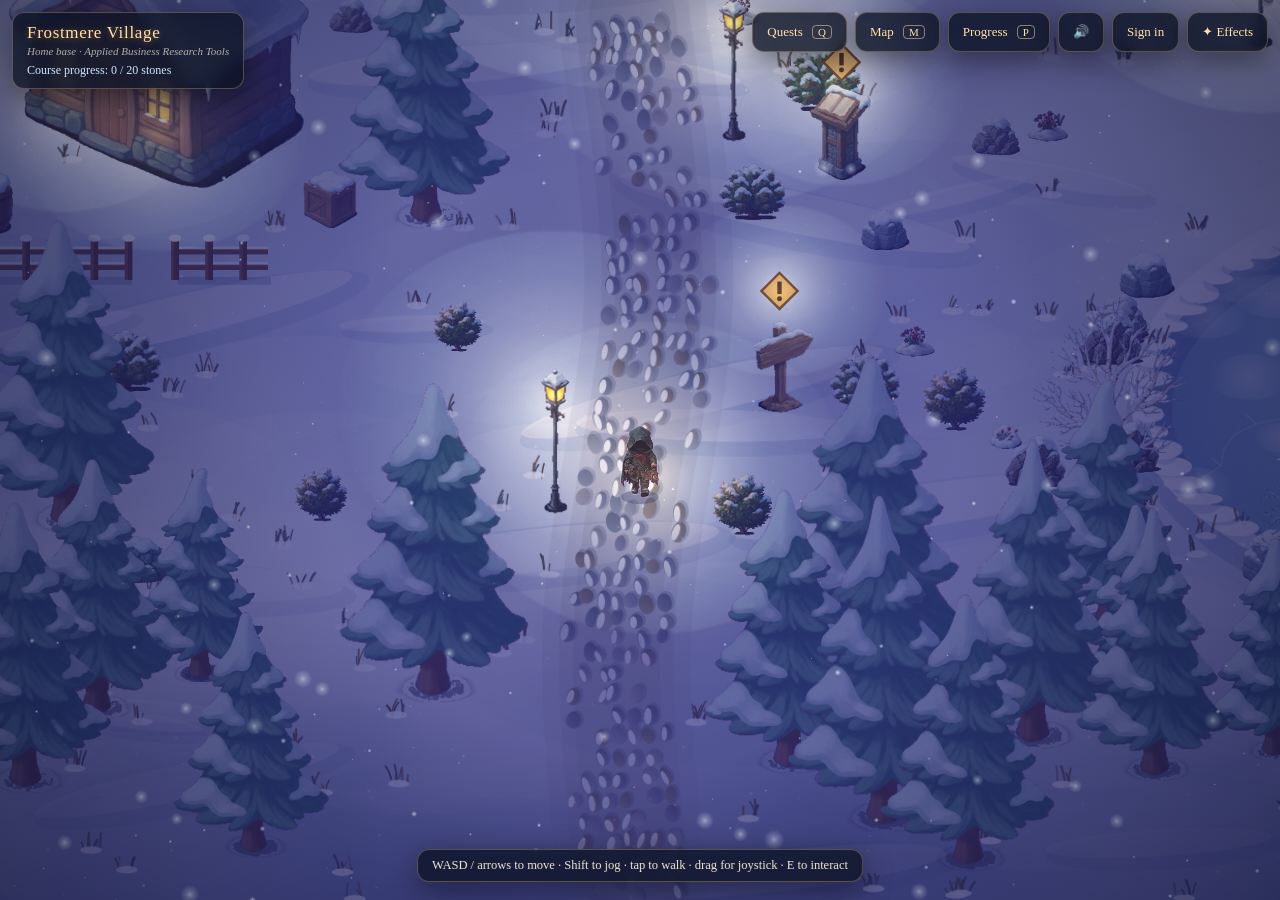
==== index.html @ b3145487 "Walk players through signing in to keep progress across devices Shown once after Quill's intro (or o" ====
<!DOCTYPE html>
<html lang="en">
<head>
<meta charset="utf-8">
<meta name="viewport" content="width=device-width,initial-scale=1,maximum-scale=1,user-scalable=no,viewport-fit=cover">
<title>Frostmere — Study Quest</title>
<style>
  html,body{margin:0;height:100%;background:#070b16;overflow:hidden;overscroll-behavior:none;-webkit-touch-callout:none;
    font-family:Georgia,'Times New Roman',serif;color:#f3ead8;-webkit-user-select:none;user-select:none;-webkit-tap-highlight-color:transparent}
  canvas{display:block;width:100vw;height:100vh;height:100dvh;touch-action:none}
  .panel{background:rgba(12,18,36,.78);border:1px solid rgba(255,214,150,.28);border-radius:12px;
    box-shadow:0 8px 30px rgba(0,0,0,.45);backdrop-filter:blur(6px);-webkit-backdrop-filter:blur(6px)}
  #hud{position:fixed;left:12px;top:12px;padding:10px 14px;pointer-events:none}
  #hud .t1{display:block;font-size:18px;letter-spacing:.04em;color:#ffe2a8;text-shadow:0 1px 6px rgba(255,170,60,.45)}
  #hud .t2{display:block;font-size:11px;opacity:.7;margin-top:2px;font-style:italic}
  #hud .stops{margin-top:7px;font-size:12px;color:#cfe6ff}
  #fxBtn{position:fixed;right:12px;top:12px;padding:9px 14px;font:inherit;font-size:13px;color:#ffe2a8;cursor:pointer}
  #fx{position:fixed;right:12px;top:56px;padding:12px 14px;font-size:13px;min-width:190px}
  #fx label{display:flex;align-items:center;gap:8px;padding:4px 0;cursor:pointer}
  #fx input{accent-color:#e9b35c;width:16px;height:16px}
  #fx .row{display:flex;gap:6px;margin-top:8px}
  #fx .row button{flex:1;font:inherit;font-size:12px;padding:6px 4px;border-radius:8px;cursor:pointer;
    background:rgba(255,255,255,.06);color:#f3ead8;border:1px solid rgba(255,214,150,.25)}
  #fx .row button.on{background:rgba(233,179,92,.3);border-color:#e9b35c;color:#fff}
  #fx .sub{font-size:11px;opacity:.6;margin:8px 0 2px;text-transform:uppercase;letter-spacing:.08em}
  #fx label.vol{gap:10px}#fx input[type=range]{width:110px;accent-color:#e9b35c}
  #fx .fps{font-size:11px;opacity:.55;margin-top:8px}
  #hint{position:fixed;left:50%;bottom:max(18px,env(safe-area-inset-bottom));transform:translateX(-50%);
    padding:8px 14px;font-size:12.5px;max-width:calc(100vw - 40px);text-align:center;box-sizing:border-box;transition:opacity 1.2s;pointer-events:none}
  #readBtn{position:fixed;left:50%;bottom:calc(max(18px,env(safe-area-inset-bottom)) + 46px);transform:translateX(-50%);
    padding:10px 18px;font:inherit;font-size:14px;color:#ffe2a8;cursor:pointer;animation:pop .25s ease-out}
  kbd{font-family:inherit;font-size:11px;border:1px solid rgba(255,226,168,.5);border-radius:4px;padding:0 5px;margin-left:6px}
  #card{position:fixed;left:50%;top:50%;transform:translate(-50%,-50%);width:min(420px,88vw);padding:20px 22px;
    background:linear-gradient(180deg,rgba(40,30,22,.95),rgba(24,18,14,.96));border:1px solid rgba(233,179,92,.55);animation:pop .25s ease-out}
  #card h2{margin:0 0 4px;font-size:20px;color:#ffe2a8;font-weight:normal}
  #card .kicker{font-size:11px;letter-spacing:.12em;text-transform:uppercase;opacity:.6}
  #card p{font-size:14px;line-height:1.5;opacity:.9}
  #card .opts{display:flex;flex-direction:column;gap:8px;margin-top:10px}
  #card .opts button{font:inherit;font-size:14px;text-align:left;padding:10px 12px;border-radius:9px;cursor:pointer;
    background:rgba(255,255,255,.05);color:#f3ead8;border:1px solid rgba(255,214,150,.22)}
  #card .opts button.ok{background:rgba(90,170,110,.3);border-color:#7fd39a}
  #card .opts button.no{background:rgba(190,70,60,.25);border-color:#e07a6e}
  #card .close{position:absolute;right:12px;top:10px;background:none;border:none;color:#f3ead8;font-size:20px;cursor:pointer;opacity:.6}
  .hidden{display:none!important}
  @keyframes pop{from{opacity:0;transform:translate(-50%,-44%) scale(.96)}}
  #readBtn{animation-name:popb} @keyframes popb{from{opacity:0;transform:translate(-50%,8px)}}
  /* ---- quest world UI ---- */
  #hud{max-width:min(320px,60vw)}
  #hud .t1{font-size:17px} #hud .line{margin-top:6px;font-size:12px;color:#cfe6ff}
  .topbtns{position:fixed;right:12px;top:12px;display:flex;gap:8px}
  .topbtns button{padding:9px 14px;font:inherit;font-size:13px;color:#ffe2a8;cursor:pointer;min-height:40px}
  #fxBtn{position:static} #fx{top:62px}
  #readBtn span{pointer-events:none}
  #card{z-index:7;width:min(580px,94vw);max-height:min(88vh,88dvh);overflow:auto;box-sizing:border-box;padding:22px 22px 18px;color:#f3ead8}
  #card h2{font-size:22px;margin:2px 0 8px}
  #card p.q{font-size:16px;line-height:1.5;opacity:1;margin:14px 0 10px}
  #card p.say{font-size:16px;line-height:1.6;opacity:.95}
  #card .meta,.meta{font-size:12.5px;opacity:.65}
  .prog{display:flex;gap:5px;margin:4px 0 10px}.prog i{flex:1;height:4px;border-radius:2px;background:rgba(255,255,255,.14)}
  .prog i.cur{background:#e9b35c}.prog i.ok{background:#6fcf8e}.prog i.m{background:#e0897a}
  #card button.opt,#card button.primary,#card button.sol,.chip{font:inherit;font-size:15px;border-radius:9px;cursor:pointer;min-height:44px;color:#f3ead8}
  #card button.opt{display:block;width:100%;text-align:left;padding:10px 13px;margin:7px 0;background:rgba(255,255,255,.05);border:1px solid rgba(255,214,150,.24)}
  #card button.opt:hover:not(:disabled){background:rgba(255,255,255,.1)}
  #card button.opt.ok{background:rgba(90,170,110,.3);border-color:#7fd39a}
  #card button.opt.no{background:rgba(190,70,60,.22);border-color:#e07a6e;opacity:.75}
  #card button.opt:disabled{cursor:default}
  #card button.primary{padding:10px 22px;background:#e9b35c;color:#2a1a08;border:0;font-weight:bold}
  #card button.sol{padding:10px 16px;background:none;border:1px solid rgba(255,214,150,.4)}
  #card button.danger{color:#ffb4a8;border-color:rgba(224,122,110,.5)}
  #card button:focus-visible,.chip:focus-visible,.mv:focus-visible{outline:2px solid #ffe2a8;outline-offset:2px}
  .acts{display:flex;gap:10px;align-items:center;justify-content:flex-end;flex-wrap:wrap;margin-top:12px}
  .acts .pg{margin-right:auto;font-size:12px;opacity:.5}
  .fb{font-size:14.5px;line-height:1.5;margin-top:8px;padding:0;border-radius:9px}
  .fb.ok,.fb.no{padding:10px 12px}.fb.ok{background:rgba(90,170,110,.16);border-left:3px solid #7fd39a}.fb.no{background:rgba(190,70,60,.14);border-left:3px solid #e07a6e}
  .numrow{display:flex;align-items:center;gap:8px;font-size:18px}
  .numrow input{font:inherit;font-size:18px;width:170px;padding:9px 11px;border-radius:9px;border:1px solid rgba(255,214,150,.4);background:rgba(0,0,0,.25);color:#fff}
  .srow{padding:9px 0;border-bottom:1px solid rgba(255,255,255,.08)}.srow .st{font-size:15px;margin-bottom:6px}
  .srow.bad .st{color:#ffb4a8}.srow.good .st{color:#a9eabd}
  .chips{display:flex;flex-wrap:wrap;gap:6px}.chip{padding:6px 12px;min-height:38px;font-size:13.5px;background:rgba(255,255,255,.05);border:1px solid rgba(255,214,150,.25)}
  .chip.on{background:rgba(233,179,92,.3);border-color:#e9b35c;color:#fff}
  ol.ord{padding:0;margin:0;list-style:none;counter-reset:o}ol.ord li{counter-increment:o;display:flex;align-items:center;gap:8px;padding:8px 10px;margin:6px 0;border-radius:9px;background:rgba(255,255,255,.05);border:1px solid rgba(255,214,150,.18);font-size:15px}
  ol.ord li::before{content:counter(o);font-size:12px;opacity:.6;width:16px}ol.ord li span{flex:1}
  ol.ord li.good{border-color:#7fd39a}ol.ord li.bad{border-color:#e07a6e}
  .mv{width:40px;height:40px;border-radius:8px;border:1px solid rgba(255,214,150,.3);background:rgba(0,0,0,.2);color:#ffe2a8;cursor:pointer;font-size:12px}
  .mv:disabled{opacity:.25;cursor:default}
  .xl,.tb,.eqbox,.fig{font-family:Calibri,'Segoe UI',Arial,sans-serif}
  .xl{background:#fbfbf8;color:#1d1d1d;border-radius:8px;padding:10px 8px 6px;margin:8px 0;font-size:12px}
  .xlh{font-weight:bold;margin-bottom:4px}.xlh span{font-weight:normal;color:#666}
  .xl table,.tb{border-collapse:collapse;margin:6px 0 8px;width:100%}
  .xl th{font-style:italic;font-weight:normal;text-align:left;border-bottom:1px solid #333;padding:2px 4px;white-space:nowrap}
  .xl td{padding:2px 4px;white-space:nowrap;border-bottom:1px solid #e4e4e0}.xl .n,.tb .n{text-align:right;font-variant-numeric:tabular-nums}
  .xl table:first-of-type{width:auto}
  .tb{background:rgba(255,255,255,.04);border-radius:8px;font-size:14px}.tb th{font-weight:normal;opacity:.7;padding:6px 10px;text-align:left;border-bottom:1px solid rgba(255,255,255,.15)}
  .tb td{padding:5px 10px;border-bottom:1px solid rgba(255,255,255,.06)}
  .scroll{overflow-x:auto}
  .eqbox{background:rgba(255,226,168,.08);border:1px solid rgba(255,226,168,.25);border-radius:8px;padding:9px 12px;margin:8px 0;font-size:15px}
  .eqbox small{opacity:.65;font-size:12px}
  .fig{background:#fbfbf8;border-radius:8px;padding:6px;margin:8px 0}.fig svg{display:block;width:100%;height:auto}
  .sc text{font-size:10px;fill:#555}.sc .al{font-size:10.5px;fill:#333}.sc .eq{font-size:11px;fill:#1d5f8a;font-style:italic}
  .sc .gl{stroke:#e2e2dc}.sc .pt{fill:#2f7fb5;opacity:.85}.sc .fit{stroke:#c8433a;stroke-width:1.8}
  #log{position:fixed;right:12px;top:62px;width:min(420px,calc(100vw - 24px));max-height:calc(100dvh - 80px);overflow:auto;box-sizing:border-box;padding:18px 18px 14px;z-index:5}
  #log h2{margin:2px 0 10px;font-size:20px;color:#ffe2a8;font-weight:normal}
  #log .kicker{font-size:11px;letter-spacing:.12em;text-transform:uppercase;opacity:.6}
  #log .close,#card .close{position:absolute;right:10px;top:8px;background:none;border:none;color:#f3ead8;font-size:22px;cursor:pointer;opacity:.6;width:40px;height:40px}
  .reg{padding:10px 0;border-top:1px solid rgba(255,255,255,.08)}.reg.locked{opacity:.55}
  .rh{display:flex;justify-content:space-between;gap:10px;align-items:baseline}.rh b{font-weight:normal;font-size:16px;color:#ffe2a8}.rh span{font-size:11.5px;opacity:.7;text-align:right}
  .rs{font-size:12px;opacity:.6;margin:2px 0 6px;font-style:italic}
  .reg ul{list-style:none;margin:0;padding:0}.reg li{display:flex;gap:8px;align-items:center;font-size:14px;padding:3px 0}.reg li span{flex:1}.reg li em{font-size:12px;opacity:.6;font-style:normal}
  .ic{width:18px;height:18px;border-radius:50%;display:inline-grid;place-items:center;font-size:11px;font-style:normal;flex:none}
  .ic.done{background:#3e9a62;color:#eafff0}.ic.todo{background:#f1c25c;color:#4a2a08;font-weight:bold}.ic.sealed{background:rgba(255,255,255,.12)}
  .tools{margin-top:8px}.tools summary{cursor:pointer;font-size:13.5px;color:#ffe2a8;padding:6px 0}
  .tools textarea{width:100%;box-sizing:border-box;font:12px monospace;background:rgba(0,0,0,.3);color:#f3ead8;border:1px solid rgba(255,214,150,.25);border-radius:8px;padding:8px}
  .tools .acts{justify-content:flex-start}.tools button{font:inherit;font-size:13px;padding:8px 12px;border-radius:8px;cursor:pointer;background:rgba(255,255,255,.05);color:#f3ead8;border:1px solid rgba(255,214,150,.25);min-height:40px}
  #toast{position:fixed;left:50%;top:84px;transform:translate(-50%,-10px);padding:10px 16px;font-size:14px;opacity:0;transition:opacity .3s,transform .3s;pointer-events:none;max-width:calc(100vw - 40px);text-align:center;z-index:6}
  #toast.on{opacity:1;transform:translate(-50%,0)}
  #banner{z-index:3;position:fixed;left:50%;top:30%;transform:translateX(-50%);text-align:center;pointer-events:none;opacity:0;width:90vw}
  #banner b{display:block;font-weight:normal;font-size:clamp(28px,6vw,46px);color:#ffe9c0;text-shadow:0 2px 18px rgba(0,0,0,.6),0 0 30px rgba(255,180,90,.35);letter-spacing:.03em}
  #banner span{display:block;margin-top:6px;font-size:15px;font-style:italic;color:#e6eefc;text-shadow:0 1px 8px rgba(0,0,0,.7)}
  #banner.on{animation:ban 3.6s ease-in-out}
  @keyframes ban{0%{opacity:0;transform:translate(-50%,10px)}15%,70%{opacity:1;transform:translate(-50%,0)}100%{opacity:0}}
  #fade{position:fixed;inset:0;background:#05080f;opacity:0;pointer-events:none;transition:opacity .4s;z-index:9}#fade.on{opacity:1}
  @media (max-width:600px){#hud{padding:8px 11px}#hud .t1{font-size:15px}#hud .t2{display:none}.topbtns button{padding:8px 10px;font-size:12px}#card{padding:18px 14px 14px}}
  @media (prefers-reduced-motion:reduce){#banner.on{animation:none;opacity:1}#toast,#fade{transition:none}}
  .rule{font-size:14px;line-height:1.5;background:rgba(140,205,255,.1);border-left:3px solid #8cc8f0;padding:9px 12px;border-radius:6px}
  .teach{font-size:15.5px;line-height:1.6}.teach p{margin:8px 0}.teach .ex{background:rgba(255,226,168,.08);border:1px solid rgba(255,226,168,.22);border-radius:8px;padding:9px 12px;margin:10px 0;font-size:14.5px}
  .teach b{color:#ffe2a8}
  ul.wl{list-style:none;padding:0;margin:10px 0}ul.wl li{display:flex;gap:9px;align-items:center;padding:5px 0;font-size:15px}ul.wl li.blocked{opacity:.55}
  .ic.frozen{background:#2b5f8a;color:#dff3ff}.reg li small{opacity:.55;font-size:11.5px}
  .ptools{display:flex;flex-wrap:wrap;gap:6px;margin:10px 0 0}
  .ptools .tool{font:inherit;font-size:13px;padding:6px 11px;min-height:36px;border-radius:999px;cursor:pointer;background:rgba(255,255,255,.06);color:#f3ead8;border:1px solid rgba(255,214,150,.3)}
  .ptools .tool.item{border-color:rgba(140,205,255,.45);color:#d8efff}.ptools .tool i{font-style:normal;opacity:.7;margin-left:4px}
  .ptools .tool.armed{background:rgba(140,205,255,.25)}.ptools .tool:disabled{opacity:.35;cursor:default}
  #card button.opt.gone{text-decoration:line-through;opacity:.35}
  .fb.info{padding:10px 12px;background:rgba(140,205,255,.1);border-left:3px solid #8cc8f0}
  #hud .inv{color:#d8efff;font-size:12px}
  .ic.cache{background:#7a4e30}.reg li.cl{opacity:.85}
  #calc{position:fixed;right:12px;bottom:12px;width:min(330px,calc(100vw - 24px));z-index:8;padding:12px;box-sizing:border-box;max-height:calc(100dvh - 24px);overflow:auto}
  #calc .ch{display:flex;justify-content:space-between;align-items:center;margin-bottom:8px;color:#ffe2a8}
  #calc .cx{background:none;border:none;color:#f3ead8;font-size:22px;cursor:pointer;width:36px;height:36px}
  #cIn{width:100%;box-sizing:border-box;font:16px/1.3 ui-monospace,Menlo,Consolas,monospace;padding:9px 10px;border-radius:8px;border:1px solid rgba(255,214,150,.4);background:rgba(0,0,0,.3);color:#fff}
  .cout{font:15px ui-monospace,Menlo,Consolas,monospace;min-height:20px;margin:6px 2px;color:#cfe6ff}.cout.ok{color:#a9eabd}.cout.err{color:#ffb4a8;font-family:inherit;font-size:13px}
  #calc .keys{display:grid;grid-template-columns:repeat(5,1fr);gap:5px}
  #calc .keys button{font:14px ui-monospace,Menlo,Consolas,monospace;min-height:40px;border-radius:8px;cursor:pointer;background:rgba(255,255,255,.07);color:#f3ead8;border:1px solid rgba(255,214,150,.2)}
  #calc .keys button.eqk{background:#e9b35c;color:#2a1a08;font-weight:bold}
  #calc .hist{font:12px ui-monospace,Menlo,Consolas,monospace;opacity:.6;margin-top:8px;max-height:84px;overflow:auto}
  #calc .use{width:100%;margin-top:8px;font:inherit;font-size:14px;min-height:40px;border-radius:9px;background:#e9b35c;color:#2a1a08;border:0;font-weight:bold;cursor:pointer}
  #calc .chelp{font-size:11.5px;opacity:.6;line-height:1.5;margin:8px 0 0}#calc code{font-size:11px;background:rgba(255,255,255,.08);padding:0 3px;border-radius:3px}
  @media (max-width:600px){#calc{left:12px;right:12px;width:auto;bottom:8px}}
  .tools button.primary{background:rgba(255,200,110,.18);border-color:rgba(255,214,150,.6);color:#ffe2a8}
  .tools .warn{color:#ffb39a}.tools a{color:#ffd27a}
  @media (max-width:600px){#acctBtn{max-width:96px;overflow:hidden;text-overflow:ellipsis;white-space:nowrap}}
  #narr{position:fixed;left:50%;bottom:62px;transform:translateX(-50%);width:min(620px,calc(100% - 24px));box-sizing:border-box;padding:12px 16px 14px;z-index:40;pointer-events:auto}
  #narr .nh{display:flex;justify-content:space-between;align-items:center;margin-bottom:4px}
  #narr .nh b{color:#ffd27a;font-size:13px;letter-spacing:.04em}
  #narr p{margin:0;font-size:15.5px;line-height:1.45;color:#f3ead8;font-style:italic}
  #narr button{font:inherit;font-size:12.5px;margin-left:6px;padding:5px 10px;min-height:32px;border-radius:8px;cursor:pointer;background:rgba(255,255,255,.06);color:#f3ead8;border:1px solid rgba(255,214,150,.25)}
  #narr.fadeIn p{animation:narrIn .5s ease}
  @keyframes narrIn{from{opacity:0;transform:translateY(4px)}to{opacity:1;transform:none}}
  @media (max-width:600px){#narr{bottom:12px}#narr p{font-size:14px}}
  body{position:fixed;inset:0}
  #card,#log,#calc,#map,#fx,#report{overscroll-behavior:contain;touch-action:pan-y;-webkit-overflow-scrolling:touch}
  .sc .cn{stroke:#2f7fb5;stroke-width:1.1;opacity:.45}
  .clock{float:right;margin-right:30px;font-variant-numeric:tabular-nums;color:#ffd27a}
  .exres td.mod{white-space:nowrap}.exres .ok{color:#8fe0a0}.exres .no{color:#ffb39a}
  #map{position:fixed;left:50%;top:62px;transform:translateX(-50%);width:min(720px,calc(100vw - 20px));max-height:calc(100dvh - 76px);overflow:auto;box-sizing:border-box;padding:18px 20px 16px;z-index:6}
  #map h2{margin:2px 0 4px;font-size:21px;color:#ffe2a8;font-weight:normal}
  #map .kicker{font-size:11px;letter-spacing:.12em;text-transform:uppercase;opacity:.6}
  #map .close{position:absolute;right:10px;top:8px;background:none;border:none;color:#f3ead8;font-size:22px;cursor:pointer;opacity:.6;width:40px;height:40px}
  #map svg{width:100%;max-width:440px;height:auto;display:block;margin:6px auto 10px}
  #map svg .rg{cursor:pointer}#map svg text{font-family:Georgia,serif;fill:#f3ead8}
  #map .mreg{border-top:1px solid rgba(255,214,150,.18);padding:12px 0 6px}
  #map .mreg h3{margin:0;font-size:17px;font-weight:normal;color:#ffe2a8;display:flex;justify-content:space-between;align-items:baseline;gap:8px}
  #map .mreg h3 small{font-size:12px;color:#cdbfa6;font-style:italic}
  #map .mreg .pl{margin:4px 0 8px;font-size:14px;line-height:1.45}
  #map .mreg.locked{opacity:.62}
  #map ul{list-style:none;margin:0;padding:0}#map li{display:flex;gap:10px;align-items:flex-start;padding:6px 0;border-bottom:1px dashed rgba(255,255,255,.07)}
  #map li .ic{flex:none;margin-top:2px}#map li b{font-weight:normal;color:#ffe2a8}#map li span{font-size:13.5px;line-height:1.4}
  #map li em{display:block;font-style:normal;font-size:12px;opacity:.65;margin-top:1px}
  #map .go{font:inherit;font-size:12.5px;padding:5px 11px;border-radius:8px;cursor:pointer;background:rgba(255,200,110,.14);color:#ffe2a8;border:1px solid rgba(255,214,150,.4)}
  #map .here{color:#8fe0a0;font-size:12px;font-style:normal}
  #map .tag{font-size:11px;opacity:.55;letter-spacing:.04em}
  #menuBtn{display:none}
  @media (max-width:600px){
    .topbtns{right:8px;top:8px;flex-direction:column;align-items:stretch;gap:6px;z-index:8}
    .topbtns kbd{display:none}
    #menuBtn{display:block;align-self:flex-end}
    .topbtns>button:not(#menuBtn){display:none;text-align:left;min-width:170px;padding:10px 14px;font-size:14px}
    .topbtns.open>button:not(#menuBtn){display:block}
    #muteBtn::after{content:' Sound';}
    #hud{left:8px;top:8px;max-width:calc(100vw - 130px)}
    #log,#map,#report{top:60px}#map,#report{max-height:calc(100dvh - 70px)}#fx{top:60px;right:8px}
  }

  #report{position:fixed;left:50%;top:62px;transform:translateX(-50%);width:min(720px,calc(100vw - 20px));max-height:calc(100dvh - 76px);overflow:auto;box-sizing:border-box;padding:18px 20px 16px;z-index:6}
  #report h2{margin:2px 0 10px;font-size:21px;color:#ffe2a8;font-weight:normal}
  #report .kicker{font-size:11px;letter-spacing:.12em;text-transform:uppercase;opacity:.6}
  #report .close{position:absolute;right:10px;top:8px;background:none;border:none;color:#f3ead8;font-size:22px;cursor:pointer;opacity:.6;width:40px;height:40px}
  #report .rh{font-weight:normal;color:#ffe2a8;font-size:16px;margin:16px 0 8px;border-top:1px solid rgba(255,214,150,.18);padding-top:12px}
  #report .kpis{display:grid;grid-template-columns:repeat(3,1fr);gap:8px}
  #report .kpis div{background:rgba(255,255,255,.04);border:1px solid rgba(255,214,150,.15);border-radius:10px;padding:9px 10px}
  #report .kpis b{display:block;font-size:20px;font-weight:normal;color:#ffe2a8;font-variant-numeric:tabular-nums}
  #report .kpis span{font-size:12px;opacity:.75;line-height:1.3;display:block}
  #report .focus .fc{display:flex;gap:10px;align-items:center;justify-content:space-between;padding:9px 0;border-bottom:1px dashed rgba(255,255,255,.08)}
  #report .fc b{font-weight:normal;color:#f3ead8;display:block;font-size:14px}#report .fc span{font-size:12.5px;opacity:.75}#report .fc em{font-size:12px;opacity:.6;white-space:nowrap}
  #report .go{flex:none;font:inherit;font-size:12.5px;padding:6px 11px;border-radius:8px;cursor:pointer;background:rgba(255,200,110,.14);color:#ffe2a8;border:1px solid rgba(255,214,150,.4)}
  #report .ar{padding:8px 0;border-bottom:1px dashed rgba(255,255,255,.07)}
  #report .at{display:flex;justify-content:space-between;gap:10px;font-size:13.5px}#report .at em{font-style:normal;font-size:12px;white-space:nowrap}
  #report .bar{height:6px;border-radius:3px;background:rgba(255,255,255,.08);margin:5px 0 4px;overflow:hidden}#report .bar i{display:block;height:100%;border-radius:3px}
  #report .strong .bar i{background:#6fcf8a}#report .strong em{color:#8fe0a0}
  #report .building .bar i{background:#e9b35c}#report .building em{color:#ffd27a}
  #report .focus .bar i,#report .ar.focus .bar i{background:#e07a5f}#report .ar.focus em{color:#ffb39a}
  #report .started em,#report .new em{opacity:.6}
  #report .am{font-size:12px;opacity:.7}#report .lnk{background:none;border:none;color:#ffd27a;text-decoration:underline;cursor:pointer;font:inherit;font-size:12px;padding:0}
  #report .spark{display:flex;align-items:flex-end;gap:6px;height:70px;padding:4px 0}
  #report .spark i{flex:1;max-width:34px;background:rgba(233,179,92,.55);border-radius:4px 4px 0 0;position:relative}
  #report .spark span{position:absolute;top:-16px;left:0;right:0;text-align:center;font-size:11px;font-style:normal;opacity:.8}
  @media (max-width:600px){#report .kpis{grid-template-columns:repeat(2,1fr)}}
  #card ol.steps{margin:6px 0 10px;padding-left:22px;line-height:1.5}#card ol.steps li{margin:6px 0}
</style>
</head>
<body>
<canvas id="game" aria-label="Frostmere Village game world"></canvas>
<div id="hud" class="panel"><span class="t1" id="hName"></span><span class="t2" id="hSub"></span><div class="line" id="hLine"></div><div class="line inv hidden" id="hInv"></div></div>
<div class="topbtns" id="topbtns"><button id="menuBtn" class="panel" aria-expanded="false" aria-controls="topbtns">☰ Menu</button><button id="logBtn" class="panel">Quests <kbd>Q</kbd></button><button id="mapBtn" class="panel">Map <kbd>M</kbd></button><button id="repBtn" class="panel">Progress <kbd>P</kbd></button><button id="muteBtn" class="panel" aria-label="Mute music and ambience" aria-pressed="false">🔊</button><button id="acctBtn" class="panel">Sign in</button><button id="fxBtn" class="panel">✦ Effects</button></div>
<div id="fx" class="panel hidden">
  <div class="sub">Layers (code only)</div>
  <label><input type="checkbox" data-fx="light" checked> Lighting &amp; glow</label>
  <label><input type="checkbox" data-fx="particles" checked> Particles</label>
  <label><input type="checkbox" data-fx="wind" checked> Wind sway</label>
  <label><input type="checkbox" data-fx="prints" checked> Footprints</label>
  <label><input type="checkbox" data-fx="fg" checked> Foreground depth</label>
  <label><input type="checkbox" data-fx="grade" checked> Color grade</label>
  <div class="sub">Sound</div>
  <label><input type="checkbox" id="musOn" checked> Music</label>
  <label><input type="checkbox" id="voiceOn" checked> Narration</label>
  <label><input type="checkbox" id="sfxOn" checked> Ambient sounds</label>
  <label class="vol">Ambience <input type="range" id="sfxVol" min="0" max="100" value="10" aria-label="Ambient sound volume"></label>
  <label class="vol">Volume <input type="range" id="musVol" min="0" max="100" value="8" aria-label="Music volume"></label>
  <div class="sub">Time of day</div>
  <div class="row" id="tod"><button data-t="day">Day</button><button data-t="dusk" class="on">Dusk</button><button data-t="night">Night</button></div>
  <div class="fps" id="fps"></div>
</div>
<div id="log" class="panel hidden" role="dialog" aria-label="Quest log"></div>
<div id="map" class="panel hidden" role="dialog" aria-label="Map of Frostmere"></div>
<div id="report" class="panel hidden" role="dialog" aria-label="Study report"></div>
<div id="hint" class="panel">WASD / arrows to move · Shift to jog · tap to walk · drag for joystick · E to interact</div>
<button id="readBtn" class="panel hidden"><span></span> <kbd>E</kbd></button>
<div id="card" class="panel hidden" role="dialog" aria-modal="true"></div>
<div id="toast" class="panel"></div>
<div id="banner"><b></b><span></span></div>
<div id="fade"></div>
<div id="calc" class="panel hidden" role="dialog" aria-label="Calculator"></div>
<div id="narr" class="panel hidden" role="status" aria-live="polite"><div class="nh"><b>Warden Quill</b><span><button id="narrMute" aria-label="Narrator voice on or off">🔊</button><button id="narrSkip">Skip intro</button></span></div><p></p></div>

<script>
{
/* ==== js/00_head.js ==== */
'use strict';
const cv = document.getElementById('game');
const ctx = cv.getContext('2d');
let W = 2000, H = 1500;              // world size
const GS = 1.5;                     // ground texture resolution multiplier
const SS = 2;                       // sprite cache resolution multiplier
let VW = 0, VH = 0, DPR = 1, ZOOM = 1;


/* ==== js/01_utils.js ==== */
/* ---------- utils ---------- */
function mulberry(seed){return function(){seed|=0;seed=seed+0x6D2B79F5|0;let t=Math.imul(seed^seed>>>15,1|seed);t=t+Math.imul(t^t>>>7,61|t)^t;return((t^t>>>14)>>>0)/4294967296}}
let R = mulberry(20261124);
const rand = (a,b) => a + R()*(b-a);
const pick = a => a[(R()*a.length)|0];
const clamp = (v,a,b) => v<a?a:v>b?b:v;
const lerp = (a,b,t) => a+(b-a)*t;
const TAU = Math.PI*2;
function ell(g,x,y,rx,ry,rot=0){g.beginPath();g.ellipse(x,y,Math.max(.1,rx),Math.max(.1,ry),rot,0,TAU);g.fill();}
function circ(g,x,y,r){g.beginPath();g.arc(x,y,Math.max(.1,r),0,TAU);g.fill();}
function canvas(w,h){const c=document.createElement('canvas');c.width=Math.ceil(w);c.height=Math.ceil(h);return c;}
function rgba(c,a){return `rgba(${c[0]},${c[1]},${c[2]},${a})`;}
function makeSprite(w,h,ox,oy,fn){
  const c=canvas(w*SS,h*SS), g=c.getContext('2d');
  g.scale(SS,SS); g.translate(ox,oy); fn(g);
  return {cv:c,w,h,ox,oy};
}
function softDot(col,size=64){
  const c=canvas(size,size),g=c.getContext('2d'),r=size/2;
  const gr=g.createRadialGradient(r,r,0,r,r,r);
  gr.addColorStop(0,rgba(col,1));gr.addColorStop(.35,rgba(col,.55));gr.addColorStop(1,rgba(col,0));
  g.fillStyle=gr;g.fillRect(0,0,size,size);return c;
}


/* ==== js/02_layout_ground.js ==== */
/* ---------- world layout ---------- */
// Scene layout — assigned by setScene() in 06_world.js
let PLAZA, POND, GROVE=null, PATHS=[], PATH_SAMPLES=[], CLEARINGS=[], GROUND_TINT=null, SCENE={};
function sampleCurve(pts,step){
  const out=[];
  for(let i=0;i<pts.length-1;i++){
    const p0=pts[Math.max(0,i-1)],p1=pts[i],p2=pts[i+1],p3=pts[Math.min(pts.length-1,i+2)];
    const n=Math.max(2,Math.ceil(Math.hypot(p2[0]-p1[0],p2[1]-p1[1])/step));
    for(let j=0;j<n;j++){
      const t=j/n,t2=t*t,t3=t2*t;
      const f=(a,b,c,d)=>.5*((2*b)+(-a+c)*t+(2*a-5*b+4*c-d)*t2+(-a+3*b-3*c+d)*t3);
      out.push([f(p0[0],p1[0],p2[0],p3[0]),f(p0[1],p1[1],p2[1],p3[1])]);
    }
  }
  out.push(pts[pts.length-1]);return out;
}

/* surface grid: 0 snow, 1 path/plaza, 2 ice */
const GC = 10; let GW = W/GC, GH = H/GC, surf = new Uint8Array(GW*GH);
function sizeWorld(w,h){W=w;H=h;GW=W/GC;GH=H/GC;surf=new Uint8Array(GW*GH);ground.width=W*GS;ground.height=H*GS;}
function buildSurface(){
  PATH_SAMPLES=PATHS.map(p=>sampleCurve(p,6));
  for(let gy=0;gy<GH;gy++)for(let gx=0;gx<GW;gx++){
    const x=gx*GC+5,y=gy*GC+5;let s=0;
    if(Math.hypot(x-PLAZA.x,(y-PLAZA.y)*1.15)<PLAZA.r+8) s=1;
    for(const c of CLEARINGS)if(Math.hypot(x-c.x,(y-c.y)*1.15)<c.r)s=1;
    const ex=(x-POND.x)/POND.rx, ey=(y-POND.y)/POND.ry;
    if(ex*ex+ey*ey<0.92) s=2;
    surf[gy*GW+gx]=s;
  }
  for(const smp of PATH_SAMPLES)for(const [x,y] of smp){
    for(let dy=-40;dy<=40;dy+=GC)for(let dx=-40;dx<=40;dx+=GC){
      if(dx*dx+dy*dy>36*36)continue;
      const gx=((x+dx)/GC)|0, gy=((y+dy)/GC)|0;
      if(gx>=0&&gy>=0&&gx<GW&&gy<GH&&surf[gy*GW+gx]!==2) surf[gy*GW+gx]=1;
    }
  }
}
function surfaceAt(x,y){const gx=(x/GC)|0,gy=(y/GC)|0;if(gx<0||gy<0||gx>=GW||gy>=GH)return 0;return surf[gy*GW+gx];}

/* ---------- ground painting (done once) ---------- */
const ground = canvas(W*GS,H*GS);
function paintGround(){
  const g=ground.getContext('2d'); g.setTransform(GS,0,0,GS,0,0); g.globalCompositeOperation='source-over'; g.globalAlpha=1;
  let gr=g.createLinearGradient(0,0,W*.4,H);gr.addColorStop(0,'#dbe5f1');gr.addColorStop(1,'#c3d1e3');
  g.fillStyle=gr;g.fillRect(0,0,W,H);
  if(GROUND_IMG){const pat=g.createPattern(GROUND_IMG,'repeat');pat.setTransform(new DOMMatrix().scale(ART.groundScale||.5));g.fillStyle=pat;g.fillRect(0,0,W,H);}

  // soft drifts
  for(let i=0;i<460;i++){
    const x=rand(-50,W+50),y=rand(-50,H+50),r=rand(40,230),light=R()<.55;
    const c=light?[246,250,253]:[150,172,204], a=light?.55:.26;
    const rg=g.createRadialGradient(x,y,0,x,y,r);rg.addColorStop(0,rgba(c,a));rg.addColorStop(1,rgba(c,0));
    g.fillStyle=rg;g.beginPath();g.ellipse(x,y,r,r*.62,0,0,TAU);g.fill();
  }
  // wind-carved drift ridges (shadow under a bright lip)
  for(let i=0;i<90;i++){
    const x=rand(0,W),y=rand(0,H),w=rand(40,130),rot=rand(-.25,.25);
    g.save();g.translate(x,y);g.rotate(rot);
    g.fillStyle='rgba(120,145,185,.16)';ell(g,4,5,w,w*.16);
    g.fillStyle='rgba(255,255,255,.45)';ell(g,0,0,w*.95,w*.11);
    g.restore();
  }
  // forest-floor shadow toward edges
  const edge=(x0,y0,x1,y1)=>{const e=g.createLinearGradient(x0,y0,x1,y1);e.addColorStop(0,'rgba(40,58,96,.42)');e.addColorStop(1,'rgba(40,58,96,0)');g.fillStyle=e;g.fillRect(0,0,W,H);};
  edge(0,0,0,260);edge(0,H,0,H-200);edge(0,0,240,0);edge(W,0,W-240,0);

  // trodden ground under paths
  for(const smp of PATH_SAMPLES){
    for(const [w,a] of [[96,.10],[74,.13],[56,.14]]){
      g.strokeStyle=`rgba(128,118,116,${a})`;g.lineWidth=w;g.lineCap='round';g.lineJoin='round';
      g.beginPath();smp.forEach(([x,y],i)=>i?g.lineTo(x,y):g.moveTo(x,y));g.stroke();
    }
  }
  // plaza trodden + melted ring around fire
  let pg=g.createRadialGradient(PLAZA.x,PLAZA.y,0,PLAZA.x,PLAZA.y,PLAZA.r+50);
  pg.addColorStop(0,'rgba(110,96,92,.55)');pg.addColorStop(.25,'rgba(120,110,108,.35)');pg.addColorStop(1,'rgba(120,110,108,0)');
  g.fillStyle=pg;g.beginPath();g.ellipse(PLAZA.x,PLAZA.y,PLAZA.r+50,(PLAZA.r+50)*.87,0,0,TAU);g.fill();

  for(const c of CLEARINGS){const cg=g.createRadialGradient(c.x,c.y,0,c.x,c.y,c.r+40);
    cg.addColorStop(0,'rgba(120,110,108,.32)');cg.addColorStop(1,'rgba(120,110,108,0)');g.fillStyle=cg;ell(g,c.x,c.y,c.r+40,(c.r+40)*.87);}
  // cobbles along paths
  const cobble=(x,y,rx,ry,rot)=>{
    g.save();g.translate(x,y);g.rotate(rot);
    g.fillStyle='rgba(50,60,85,.22)';ell(g,1,1.4,rx+.5,ry+.5);
    const base=pick([[132,138,150],[118,125,140],[146,146,150],[128,120,110],[110,118,132]]);
    const cg=g.createLinearGradient(-rx,-ry,rx,ry);cg.addColorStop(0,rgba(base.map(v=>Math.min(255,v+30)),1));cg.addColorStop(1,rgba(base.map(v=>v-14),1));
    g.fillStyle=cg;ell(g,0,0,rx,ry);
    if(R()<.7){g.fillStyle='rgba(246,249,253,.9)';ell(g,-rx*.1,-ry*.38,rx*.8,ry*.5);}
    g.restore();
  };
  for(const smp of PATH_SAMPLES){
    for(let i=2;i<smp.length-2;i+=2){
      const [x,y]=smp[i],[x2,y2]=smp[i+1],ang=Math.atan2(y2-y,x2-x),nx=-Math.sin(ang),ny=Math.cos(ang);
      for(let k=-3;k<=3;k++){
        if(R()<.12+Math.abs(k)*.16)continue;
        const off=k*10+rand(-2,2);
        cobble(x+nx*off+rand(-2,2),y+ny*off+rand(-2,2),rand(4.6,7),rand(3.4,5),ang+rand(-.5,.5));
      }
    }
  }
  for(let r=32;r<PLAZA.r;r+=11){
    const n=Math.floor(TAU*r/12);
    for(let i=0;i<n;i++){
      if(R()<.1+(r/PLAZA.r)*.25)continue;
      const a=i/n*TAU+rand(-.05,.05)+r;
      cobble(PLAZA.x+Math.cos(a)*r,PLAZA.y+Math.sin(a)*r*.87,rand(4.8,6.6),rand(3.5,4.8),a+Math.PI/2);
    }
  }
  if(SCENE.fire){ // fire scorch
  pg=g.createRadialGradient(PLAZA.x,PLAZA.y+4,0,PLAZA.x,PLAZA.y+4,52);
  pg.addColorStop(0,'rgba(50,36,30,.75)');pg.addColorStop(1,'rgba(70,56,50,0)');g.fillStyle=pg;ell(g,PLAZA.x,PLAZA.y+4,52,44);}

  // pond
  g.fillStyle='rgba(110,135,175,.35)';ell(g,POND.x+6,POND.y+10,POND.rx+22,POND.ry+18);
  g.fillStyle='rgba(250,252,255,.9)';ell(g,POND.x,POND.y-2,POND.rx+14,POND.ry+12);
  g.save();g.beginPath();g.ellipse(POND.x,POND.y,POND.rx,POND.ry,0,0,TAU);g.clip();
  let ig=g.createRadialGradient(POND.x-60,POND.y-40,10,POND.x,POND.y,POND.rx*1.1);
  ig.addColorStop(0,'#bfdbea');ig.addColorStop(.55,'#86b2cf');ig.addColorStop(1,'#5b85a9');
  g.fillStyle=ig;g.fillRect(POND.x-POND.rx,POND.y-POND.ry,POND.rx*2,POND.ry*2);
  // inner shadow from the bank
  g.strokeStyle='rgba(60,90,130,.35)';g.lineWidth=18;g.beginPath();g.ellipse(POND.x+4,POND.y+8,POND.rx,POND.ry,0,0,TAU);g.stroke();
  // reflections
  g.globalCompositeOperation='lighter';
  for(let i=0;i<9;i++){const x=POND.x+rand(-POND.rx,POND.rx*.6),y=POND.y+rand(-POND.ry,POND.ry);
    g.strokeStyle=`rgba(255,255,255,${rand(.06,.16)})`;g.lineWidth=rand(4,14);
    g.beginPath();g.moveTo(x,y);g.lineTo(x+70,y-46);g.stroke();}
  g.globalCompositeOperation='source-over';
  // cracks
  for(let i=0;i<14;i++){let x=POND.x+rand(-POND.rx*.8,POND.rx*.8),y=POND.y+rand(-POND.ry*.7,POND.ry*.7),a=rand(0,TAU);
    g.strokeStyle=`rgba(240,250,255,${rand(.35,.7)})`;g.lineWidth=rand(.6,1.3);g.beginPath();g.moveTo(x,y);
    for(let s=0;s<6;s++){a+=rand(-.7,.7);x+=Math.cos(a)*rand(8,20);y+=Math.sin(a)*rand(5,12);g.lineTo(x,y);
      if(R()<.3){g.moveTo(x,y);g.lineTo(x+rand(-10,10),y+rand(-8,8));g.moveTo(x,y);}}
    g.stroke();}
  // dusted snow patches on ice
  for(let i=0;i<16;i++){const x=POND.x+rand(-POND.rx*.9,POND.rx*.9),y=POND.y+rand(-POND.ry*.8,POND.ry*.8),r=rand(10,34);
    const sg=g.createRadialGradient(x,y,0,x,y,r);sg.addColorStop(0,'rgba(245,250,255,.55)');sg.addColorStop(1,'rgba(245,250,255,0)');g.fillStyle=sg;ell(g,x,y,r,r*.55);}
  g.restore();
  // snow lip around pond
  for(let i=0;i<70;i++){const a=i/70*TAU,x=POND.x+Math.cos(a)*POND.rx*1.01,y=POND.y+Math.sin(a)*POND.ry*1.01;
    g.fillStyle='rgba(120,148,188,.28)';ell(g,x+2,y+3,rand(9,16),rand(4,7));
    g.fillStyle='rgba(250,252,255,.95)';ell(g,x,y,rand(8,15),rand(3.5,6.5));}

  // grass tufts & twigs poking through snow
  for(let i=0;i<620;i++){
    const x=rand(0,W),y=rand(0,H);if(surfaceAt(x,y)!==0)continue;
    const n=(rand(3,8))|0;
    for(let k=0;k<n;k++){
      const bx=x+rand(-6,6),by=y+rand(-3,3),h=rand(4,11),lean=rand(-4,4);
      g.strokeStyle=pick(['#5b4a3a','#6c6447','#44584c','#7a6448','#3d4c4a']);g.lineWidth=rand(.7,1.4);
      g.beginPath();g.moveTo(bx,by);g.quadraticCurveTo(bx+lean*.3,by-h*.6,bx+lean,by-h);g.stroke();
    }
    g.fillStyle='rgba(250,252,255,.85)';ell(g,x,y+1,7,2.4);
  }
  // sparkle specks
  for(let i=0;i<2400;i++){g.fillStyle=R()<.8?`rgba(255,255,255,${rand(.4,.9)})`:`rgba(170,200,235,${rand(.3,.6)})`;
    const x=rand(0,W),y=rand(0,H);g.fillRect(x,y,rand(.6,1.5),rand(.6,1.5));}
  if(GROUND_TINT){g.globalCompositeOperation='multiply';g.fillStyle=GROUND_TINT;g.fillRect(0,0,W,H);g.globalCompositeOperation='source-over';}
}


/* ==== js/03_sprites.js ==== */
/* ---------- sprite factories ---------- */
function makeCabin(w){
  const bodyH=74, roofH=98, ov=16, cw=w+70, ch=bodyH+roofH+46;
  const doorX=rand(-w*.15,w*.15), info={windows:[],chimney:null,w,bodyH,roofH};
  const spr=makeSprite(cw,ch,cw/2,bodyH+roofH+26,g=>{
    g.fillStyle='rgba(40,55,95,.28)';ell(g,14,-4,w/2+34,24);
    // foundation stones
    g.fillStyle='#5d6270';g.fillRect(-w/2,-12,w,12);
    for(let x=-w/2+4;x<w/2;x+=rand(9,13)){g.fillStyle=pick(['#8a8f9c','#7a808e','#969aa4']);ell(g,x,-6,rand(5,7),rand(4,5.5));
      g.fillStyle='rgba(250,252,255,.8)';ell(g,x-1,-9,3.5,1.6);}
    // log walls
    for(let y=-bodyH;y<-12;y+=11){
      const lg=g.createLinearGradient(0,y,0,y+11);lg.addColorStop(0,'#94694a');lg.addColorStop(.45,'#76503a');lg.addColorStop(1,'#4d3224');
      g.fillStyle=lg;g.beginPath();g.roundRect(-w/2-4,y,w+8,11,5);g.fill();
      g.strokeStyle='rgba(40,24,16,.35)';g.lineWidth=.8;for(let k=0;k<3;k++){const x=rand(-w/2,w/2);g.beginPath();g.moveTo(x,y+5);g.lineTo(x+rand(8,20),y+5.5);g.stroke();}
      for(const sx of [-1,1]){g.fillStyle='#c09366';circ(g,sx*(w/2+4),y+5.5,5.6);g.strokeStyle='#7d5638';g.lineWidth=1;g.beginPath();g.arc(sx*(w/2+4),y+5.5,3,0,TAU);g.stroke();}
    }
    // wall shading (light from upper left)
    const sh=g.createLinearGradient(-w/2,0,w/2,0);sh.addColorStop(0,'rgba(255,220,180,.08)');sh.addColorStop(1,'rgba(20,20,50,.3)');
    g.fillStyle=sh;g.fillRect(-w/2-4,-bodyH,w+8,bodyH-12);
    // door
    g.fillStyle='#2a1a12';g.beginPath();g.roundRect(doorX-18,-56,36,46,[14,14,0,0]);g.fill();
    const dg=g.createLinearGradient(doorX-15,0,doorX+15,0);dg.addColorStop(0,'#6a4128');dg.addColorStop(1,'#432818');
    g.fillStyle=dg;g.beginPath();g.roundRect(doorX-15,-53,30,43,[12,12,0,0]);g.fill();
    g.strokeStyle='rgba(20,10,5,.5)';g.lineWidth=1;for(let k=-1;k<=1;k++){g.beginPath();g.moveTo(doorX+k*8,-50);g.lineTo(doorX+k*8,-10);g.stroke();}
    g.fillStyle='#e3b860';circ(g,doorX+9,-30,1.8);
    g.fillStyle='rgba(250,252,255,.95)';ell(g,doorX,-8,22,4);
    // windows
    for(const wx of [doorX-w*.3,doorX+w*.3]){
      if(Math.abs(wx)>w/2-18)continue;
      const wy=-bodyH+18;
      g.fillStyle='#2b1a10';g.fillRect(wx-16,wy-3,32,28);
      const wg=g.createRadialGradient(wx,wy+11,2,wx,wy+11,20);wg.addColorStop(0,'#fff1c4');wg.addColorStop(.6,'#ffc463');wg.addColorStop(1,'#d9822e');
      g.fillStyle=wg;g.fillRect(wx-13,wy,26,22);
      g.fillStyle='#2b1a10';g.fillRect(wx-1.2,wy,2.4,22);g.fillRect(wx-13,wy+10,26,2.4);
      g.fillStyle='rgba(250,252,255,.95)';g.beginPath();g.roundRect(wx-18,wy+23,36,5,3);g.fill();
      info.windows.push([wx,wy+11]);
    }
    // roof
    const y0=-bodyH+4, top=y0-roofH;
    g.fillStyle='#2e211b';g.beginPath();g.moveTo(-w/2-ov,y0+7);g.lineTo(w/2+ov,y0+7);g.lineTo(w/2+ov-10,top+6);g.lineTo(-w/2-ov+10,top+6);g.closePath();g.fill();
    // shadow cast by the eave onto the wall
    const es=g.createLinearGradient(0,y0,0,y0+22);es.addColorStop(0,'rgba(15,10,25,.55)');es.addColorStop(1,'rgba(15,10,25,0)');
    g.fillStyle=es;g.fillRect(-w/2-4,y0,w+8,22);
    // shingle roof underneath
    const roofPath=()=>{g.beginPath();g.moveTo(-w/2-ov,y0);g.lineTo(w/2+ov,y0);g.lineTo(w/2+ov-10,top);g.lineTo(-w/2-ov+10,top);g.closePath();};
    g.save();roofPath();g.clip();
    g.fillStyle='#4a3028';g.fillRect(-w/2-ov,top,w+2*ov,roofH);
    for(let y=top+4,row=0;y<y0;y+=9,row++){
      for(let x=-w/2-ov+(row%2)*7;x<w/2+ov;x+=14){
        g.fillStyle=pick(['#6e4536','#7b4c3a','#62402f','#845542']);g.beginPath();g.roundRect(x,y,13,10,[0,0,5,5]);g.fill();
        g.fillStyle='rgba(0,0,0,.25)';g.fillRect(x,y+8.5,13,1.5);
      }
    }
    // thick snow blanket with an uneven lower edge, so shingles peek through
    const rg=g.createLinearGradient(0,top,0,y0);rg.addColorStop(0,'#fbfdff');rg.addColorStop(.55,'#e9f0f8');rg.addColorStop(1,'#c3d3e8');
    g.fillStyle=rg;g.beginPath();g.moveTo(-w/2-ov-2,top-2);g.lineTo(w/2+ov+2,top-2);
    const pts=[];for(let x=w/2+ov+2;x>=-w/2-ov-2;x-=rand(10,18))pts.push([x,y0-rand(4,roofH*.34)]);
    pts.push([-w/2-ov-2,y0-rand(6,20)]);
    let px=w/2+ov+2,py=y0-8;g.lineTo(px,py);
    for(const [x,y] of pts){g.quadraticCurveTo((px+x)/2,Math.max(py,y)+6,x,y);px=x;py=y;}
    g.closePath();g.fill();
    // snow thickness shading + wind streaks
    const rs=g.createLinearGradient(-w/2,0,w/2+ov,0);rs.addColorStop(0,'rgba(255,255,255,.15)');rs.addColorStop(1,'rgba(95,120,170,.28)');
    g.fillStyle=rs;g.fillRect(-w/2-ov,top,w+2*ov,roofH);
    for(let i=0;i<8;i++){const x=rand(-w/2,w/2);g.fillStyle='rgba(140,162,200,.2)';ell(g,x,rand(top+16,y0-roofH*.4),rand(16,40),rand(2.5,5));}
    for(let i=0;i<6;i++){const x=rand(-w/2,w/2);g.fillStyle='rgba(255,255,255,.7)';ell(g,x,rand(top+10,y0-roofH*.45),rand(10,24),rand(1.5,3));}
    g.restore();
    // dark fascia boards on the roof's side edges
    g.strokeStyle='#2e1f18';g.lineWidth=4;g.beginPath();g.moveTo(-w/2-ov,y0+2);g.lineTo(-w/2-ov+10,top);g.moveTo(w/2+ov,y0+2);g.lineTo(w/2+ov-10,top);g.stroke();
    g.strokeStyle='#f4f8fc';g.lineWidth=2.5;g.beginPath();g.moveTo(-w/2-ov+1,y0-2);g.lineTo(-w/2-ov+10,top-1);g.stroke();
    // ridge
    g.fillStyle='#ffffff';g.beginPath();g.roundRect(-w/2-ov+8,top-6,w+2*ov-16,10,6);g.fill();
    g.fillStyle='rgba(140,165,205,.35)';g.fillRect(-w/2-ov+12,top+3,w+2*ov-24,2);
    // lumpy eave
    for(let x=-w/2-ov;x<=w/2+ov;x+=rand(10,15)){
      g.fillStyle='rgba(120,145,190,.45)';ell(g,x+1,y0+4,rand(8,11),5);
      g.fillStyle='#f6f9fd';ell(g,x,y0+1,rand(8,11),rand(4.5,6.5));
    }
    // icicles
    for(let x=-w/2-ov+6;x<w/2+ov-4;x+=rand(5,11)){
      if(R()<.35)continue;const L=rand(5,17);
      const ic=g.createLinearGradient(0,y0+5,0,y0+5+L);ic.addColorStop(0,'rgba(235,248,255,.95)');ic.addColorStop(1,'rgba(150,205,240,.5)');
      g.fillStyle=ic;g.beginPath();g.moveTo(x-2,y0+5);g.lineTo(x+2,y0+5);g.lineTo(x+.3,y0+5+L);g.closePath();g.fill();
    }
    // chimney
    const cx=w*.24+rand(-10,10), cy=y0-roofH*.5;
    g.fillStyle='#5f6472';g.fillRect(cx-12,cy-36,24,40);
    for(let r=0;r<5;r++)for(let c=0;c<2;c++){g.fillStyle=pick(['#868b98','#767b89','#9196a1']);g.fillRect(cx-11+c*12+(r%2)*5,cy-34+r*8,10,6.5);}
    g.fillStyle='rgba(20,20,40,.25)';g.fillRect(cx+4,cy-36,8,40);
    g.fillStyle='#fbfdff';g.beginPath();g.roundRect(cx-15,cy-42,30,9,5);g.fill();
    g.fillStyle='#f4f8fc';ell(g,cx-4,cy+3,20,6);
    info.chimney=[cx,cy-44];
  });
  spr.info=info;return spr;
}

function makePine(hue){
  return makeSprite(120,190,60,178,g=>{
    g.fillStyle='rgba(40,55,95,.3)';ell(g,10,-2,40,11);
    g.fillStyle='#4b3426';g.fillRect(-5,-24,10,24);
    const tiers=4;
    for(let i=0;i<tiers;i++){
      const bottom=-20-i*31, top=bottom-56+i*2, hw=48-i*9.5;
      // body
      const tg=g.createLinearGradient(-hw,0,hw,0);
      tg.addColorStop(0,`hsl(${hue},38%,33%)`);tg.addColorStop(.55,`hsl(${hue},45%,22%)`);tg.addColorStop(1,`hsl(${hue+8},50%,13%)`);
      g.fillStyle=tg;g.beginPath();g.moveTo(0,top);
      const seg=7;for(let s=0;s<=seg;s++){const x=hw-(2*hw)*s/seg;g.lineTo(x,bottom-(s%2?7:0)+rand(-1.5,1.5));}
      g.closePath();g.fill();
      // underside shade
      g.fillStyle='rgba(5,15,25,.35)';ell(g,0,bottom-2,hw*.8,4);
      // snow on upper-left slope
      const sg=g.createLinearGradient(-hw,top,hw*.3,bottom);sg.addColorStop(0,'#ffffff');sg.addColorStop(1,'#c8d8ec');
      g.fillStyle=sg;g.beginPath();g.moveTo(0,top-1);
      g.lineTo(-hw*.9,bottom-6);g.quadraticCurveTo(-hw*.55,bottom-2,-hw*.3,bottom-10);
      g.quadraticCurveTo(-hw*.05,bottom-14,hw*.05,bottom-26);
      g.quadraticCurveTo(hw*.25,top+26,hw*.12,top+10);g.closePath();g.fill();
      // dollops on tips
      for(let s=0;s<3;s++){g.fillStyle='#f3f7fc';ell(g,rand(-hw*.8,hw*.6),bottom-rand(3,9),rand(3,6),rand(1.8,3));}
    }
    g.fillStyle='#ffffff';ell(g,0,-20-3*31-52,5,4);
  });
}

function makeBirch(){
  return makeSprite(170,210,85,200,g=>{
    g.fillStyle='rgba(40,55,95,.25)';ell(g,8,-2,34,9);
    g.lineCap='round';
    const branch=(x,y,a,len,wd,d)=>{
      const x2=x+Math.cos(a)*len,y2=y+Math.sin(a)*len;
      g.strokeStyle='#5e5853';g.lineWidth=wd+1.6;g.beginPath();g.moveTo(x,y);g.lineTo(x2,y2);g.stroke();
      g.strokeStyle='#e7e1d8';g.lineWidth=wd;g.beginPath();g.moveTo(x,y);g.lineTo(x2,y2);g.stroke();
      if(wd>3){g.strokeStyle='rgba(40,35,35,.7)';g.lineWidth=1.2;for(let k=0;k<2;k++){const t=rand(.2,.8);const mx=lerp(x,x2,t),my=lerp(y,y2,t);g.beginPath();g.moveTo(mx-wd*.4,my);g.lineTo(mx+wd*.3,my+1);g.stroke();}}
      if(wd>1.6&&Math.sin(a)<0){g.strokeStyle='rgba(255,255,255,.95)';g.lineWidth=wd*.55;g.beginPath();g.moveTo(x,y-wd*.4);g.lineTo(lerp(x,x2,.8),lerp(y,y2,.8)-wd*.4);g.stroke();}
      if(d<=0)return;
      const n=d>3?2:pick([2,2,3]);
      for(let i=0;i<n;i++)branch(x2,y2,a+rand(-.75,.75),len*rand(.62,.8),wd*.68,d-1);
    };
    branch(0,0,-Math.PI/2+rand(-.08,.08),56,8,6);
  });
}

function makeRock(){
  return makeSprite(64,52,32,40,g=>{
    g.fillStyle='rgba(40,55,95,.3)';ell(g,4,0,22,7);
    const pts=[];const n=11;for(let i=0;i<n;i++){const a=i/n*TAU;const r=rand(14,21);pts.push([Math.cos(a)*r,Math.sin(a)*r*.72-10]);}
    const rg=g.createLinearGradient(-18,-28,18,4);rg.addColorStop(0,'#a1a8b8');rg.addColorStop(1,'#4b5263');
    g.fillStyle=rg;g.beginPath();pts.forEach(([x,y],i)=>i?g.lineTo(x,y):g.moveTo(x,y));g.closePath();g.fill();
    g.strokeStyle='rgba(30,35,50,.35)';g.lineWidth=1;g.beginPath();g.moveTo(-4,-14);g.lineTo(3,-6);g.lineTo(1,0);g.stroke();
    g.fillStyle='#f7fafd';g.beginPath();g.moveTo(pts[5][0]*.95,pts[5][1]+3);
    for(let i=6;i<n;i++)g.lineTo(pts[i][0]*.95,pts[i][1]+1);g.quadraticCurveTo(10,-12,0,-13);g.quadraticCurveTo(-10,-14,pts[5][0]*.95,pts[5][1]+3);g.fill();
  });
}

function makeBush(){
  return makeSprite(70,50,35,40,g=>{
    g.fillStyle='rgba(40,55,95,.28)';ell(g,4,0,26,7);
    for(let i=0;i<9;i++){const x=rand(-18,18),y=rand(-20,-6);g.fillStyle=pick(['#25504a','#2d6156','#1f433f','#346a5b']);circ(g,x,y,rand(7,11));}
    for(let i=0;i<5;i++){g.fillStyle='#f6f9fd';ell(g,rand(-16,14),rand(-28,-20),rand(5,9),rand(2.5,4));}
    for(let i=0;i<9;i++){const x=rand(-17,17),y=rand(-20,-6);g.fillStyle='#7a1e1e';circ(g,x+.5,y+.5,2.1);g.fillStyle='#e0473c';circ(g,x,y,1.8);g.fillStyle='rgba(255,220,210,.8)';circ(g,x-.5,y-.6,.5);}
  });
}

function makeLamp(){
  return makeSprite(36,104,18,96,g=>{
    g.fillStyle='rgba(40,55,95,.3)';ell(g,4,0,10,4);
    g.fillStyle='#242833';g.fillRect(-4,-6,8,6);g.fillRect(-2,-74,4,70);
    g.fillRect(-7,-76,14,3);
    g.fillStyle='#2a2f3b';g.beginPath();g.moveTo(-8,-78);g.lineTo(8,-78);g.lineTo(6,-96);g.lineTo(-6,-96);g.closePath();g.fill();
    const lg=g.createLinearGradient(0,-94,0,-80);lg.addColorStop(0,'#fff6d2');lg.addColorStop(1,'#ffb54a');
    g.fillStyle=lg;g.fillRect(-5,-94,10,14);g.fillStyle='#242833';g.fillRect(-.8,-94,1.6,14);
    g.fillStyle='#242833';g.beginPath();g.moveTo(-10,-96);g.lineTo(10,-96);g.lineTo(0,-104);g.closePath();g.fill();
    g.fillStyle='#fbfdff';ell(g,0,-99,8,3.5);
    g.fillStyle='rgba(250,252,255,.9)';ell(g,0,-6,7,2);
  });
}

function makeCrate(){
  return makeSprite(44,48,22,40,g=>{
    g.fillStyle='rgba(40,55,95,.3)';ell(g,5,0,18,6);
    g.fillStyle='#7c5534';g.fillRect(-14,-22,28,22);
    g.fillStyle='#9a6c43';g.beginPath();g.moveTo(-14,-22);g.lineTo(14,-22);g.lineTo(10,-30);g.lineTo(-10,-30);g.closePath();g.fill();
    g.strokeStyle='#4a301c';g.lineWidth=1.4;g.strokeRect(-14,-22,28,22);g.beginPath();g.moveTo(-14,-22);g.lineTo(14,0);g.moveTo(-14,-11);g.lineTo(14,-11);g.stroke();
    g.fillStyle='rgba(20,20,50,.22)';g.fillRect(4,-22,10,22);
    g.fillStyle='#f6f9fd';ell(g,-1,-27,12,4.2);ell(g,6,-25,6,2.5);
  });
}

function makeBarrel(){
  return makeSprite(40,50,20,42,g=>{
    g.fillStyle='rgba(40,55,95,.3)';ell(g,4,0,15,5);
    const bg=g.createLinearGradient(-12,0,12,0);bg.addColorStop(0,'#8e5f3a');bg.addColorStop(.4,'#a57048');bg.addColorStop(1,'#4d3020');
    g.fillStyle=bg;g.beginPath();g.moveTo(-11,-30);g.quadraticCurveTo(-15,-15,-11,0);g.lineTo(11,0);g.quadraticCurveTo(15,-15,11,-30);g.closePath();g.fill();
    g.strokeStyle='#3a3a44';g.lineWidth=2;for(const y of [-24,-6]){g.beginPath();g.moveTo(-13,y);g.lineTo(13,y);g.stroke();}
    g.fillStyle='#6d4a30';ell(g,0,-30,11,4);g.fillStyle='#f6f9fd';ell(g,-1,-31,9,3);
  });
}

function makeFence(len){
  return makeSprite(len+20,44,10,34,g=>{
    g.fillStyle='rgba(40,55,95,.22)';g.fillRect(2,-2,len,5);
    for(const y of [-20,-10]){g.fillStyle='#6b4a32';g.fillRect(0,y,len,3.5);g.fillStyle='#f6f9fd';g.fillRect(0,y-1.6,len,1.8);}
    for(let x=0;x<=len;x+=22){g.fillStyle='#5a3d29';g.fillRect(x-2.5,-26,5,26);g.fillStyle='#7d593c';g.fillRect(x-2.5,-26,2,26);
      g.fillStyle='#fbfdff';ell(g,x,-27,4,2.4);}
  });
}

function makeSnowman(){
  return makeSprite(60,84,30,76,g=>{
    g.fillStyle='rgba(40,55,95,.3)';ell(g,5,0,20,6);
    const ball=(y,r)=>{const sg=g.createRadialGradient(-r*.35,y-r*.35,1,0,y,r);sg.addColorStop(0,'#ffffff');sg.addColorStop(.7,'#e1eaf4');sg.addColorStop(1,'#a9bcd6');g.fillStyle=sg;circ(g,0,y,r);};
    ball(-15,16);ball(-38,12);ball(-56,9);
    g.strokeStyle='#5a4030';g.lineWidth=1.8;g.lineCap='round';
    g.beginPath();g.moveTo(-10,-40);g.lineTo(-24,-50);g.lineTo(-27,-56);g.moveTo(-21,-48);g.lineTo(-26,-46);g.moveTo(10,-40);g.lineTo(23,-47);g.lineTo(28,-44);g.stroke();
    g.fillStyle='#c8433a';g.beginPath();g.roundRect(-10,-49,20,5,2.5);g.fill();g.fillRect(4,-47,5,12);
    g.fillStyle='#1e2230';circ(g,-3,-58,1.4);circ(g,3,-58,1.4);circ(g,0,-36,1.4);circ(g,0,-29,1.4);
    g.fillStyle='#e8822f';g.beginPath();g.moveTo(0,-55.5);g.lineTo(10,-54);g.lineTo(0,-53);g.closePath();g.fill();
    g.fillStyle='#232733';g.fillRect(-8,-66,16,3);g.fillRect(-5.5,-76,11,11);g.fillStyle='#c8433a';g.fillRect(-5.5,-69,11,2);
  });
}

function makeCrystals(){
  return makeSprite(110,120,55,104,g=>{
    g.fillStyle='rgba(60,80,150,.35)';ell(g,4,0,40,10);
    g.fillStyle='#e6eff9';ell(g,0,-4,34,9);
    const shards=[[-18,-6,-.35,52,10],[16,-5,.3,58,11],[0,-8,0,80,14],[-30,-2,-.6,30,7],[30,-2,.55,32,7],[8,-3,.12,40,8]];
    for(const [x,y,a,h,wd] of shards){
      g.save();g.translate(x,y);g.rotate(a);
      const sg=g.createLinearGradient(-wd,0,wd,0);sg.addColorStop(0,'#d7fbff');sg.addColorStop(.45,'#6fd0f0');sg.addColorStop(1,'#5038b0');
      g.fillStyle=sg;g.beginPath();g.moveTo(-wd/2,0);g.lineTo(-wd/2,-h*.78);g.lineTo(0,-h);g.lineTo(wd/2,-h*.78);g.lineTo(wd/2,0);g.closePath();g.fill();
      g.strokeStyle='rgba(255,255,255,.7)';g.lineWidth=1;g.beginPath();g.moveTo(-wd*.1,-2);g.lineTo(-wd*.1,-h*.8);g.lineTo(0,-h);g.stroke();
      g.restore();
    }
    g.fillStyle='#f6f9fd';ell(g,-6,-3,18,4);ell(g,14,-2,12,3);
  });
}

function makeSign(){
  return makeSprite(60,70,30,62,g=>{
    g.fillStyle='rgba(40,55,95,.3)';ell(g,4,0,14,5);
    g.fillStyle='#4e3423';g.fillRect(-3,-44,6,44);
    g.fillStyle='#8a5d3a';g.beginPath();g.roundRect(-22,-52,44,24,3);g.fill();
    g.strokeStyle='#4a2f1d';g.lineWidth=1.5;g.strokeRect(-22,-52,44,24);
    g.strokeStyle='rgba(50,30,18,.55)';g.lineWidth=1.6;for(const y of [-45,-40,-35]){g.beginPath();g.moveTo(-15,y);g.lineTo(rand(6,15),y);g.stroke();}
    g.fillStyle='#fbfdff';g.beginPath();g.roundRect(-24,-56,48,6,3);g.fill();
    g.fillStyle='rgba(250,252,255,.9)';ell(g,0,-1,10,2.4);
  });
}

function makeFlowers(){
  return makeSprite(40,30,20,22,g=>{
    for(let i=0;i<4;i++){g.fillStyle='#2c5a4c';ell(g,rand(-10,10),rand(-6,-1),5,2.4,rand(-1,1));}
    for(let i=0;i<4;i++){const x=rand(-10,10),y=rand(-11,-5);g.fillStyle='#8c1f24';circ(g,x,y,3.4);g.fillStyle='#e04a4f';circ(g,x-.6,y-.6,2.4);g.fillStyle='#ffb0a8';circ(g,x-1,y-1.2,.8);}
    g.fillStyle='rgba(250,252,255,.9)';ell(g,0,-1,12,2.2);
  });
}

function makeFirePit(){
  return makeSprite(110,60,55,40,g=>{
    for(let i=0;i<14;i++){const a=i/14*TAU;const x=Math.cos(a)*34,y=Math.sin(a)*15-6;
      g.fillStyle='rgba(30,30,45,.4)';ell(g,x+1,y+2,8,5.5);g.fillStyle=pick(['#7b8291','#6b7180','#8b909b']);ell(g,x,y,7.5,5.2);
      g.fillStyle='rgba(255,230,200,.25)';ell(g,x-1,y-2,4,2);}
    g.fillStyle='#4a2c1a';g.save();g.rotate(.35);g.beginPath();g.roundRect(-24,-10,48,9,4);g.fill();g.restore();
    g.save();g.rotate(-.35);g.fillStyle='#5a3620';g.beginPath();g.roundRect(-24,-4,48,9,4);g.fill();g.restore();
    g.fillStyle='#2a1810';ell(g,0,-5,14,6);
  });
}

function makeFgPine(){
  const c=canvas(320,520),g=c.getContext('2d');g.translate(160,515);
  for(let i=0;i<6;i++){const b=-i*80,hw=150-i*22;
    g.fillStyle='#070e1c';g.beginPath();g.moveTo(0,b-150);for(let s=0;s<=10;s++){g.lineTo(hw-2*hw*s/10,b-(s%2?18:0));}g.closePath();g.fill();
    g.strokeStyle='rgba(120,150,210,.25)';g.lineWidth=3;g.beginPath();g.moveTo(0,b-150);g.lineTo(-hw,b);g.stroke();}
  g.fillStyle='#070e1c';g.fillRect(-14,-20,28,20);
  return c;
}


/* ==== js/04_state.js ==== */
/* foreground silhouettes (parallax > 1) */
const FG=[[120,1560,1.1],[560,1620,1.25],[1460,1620,1.2],[1900,1520,1.05],[-90,980,1],[2090,760,1.1],[-70,330,.9],[2080,250,.95]];

/* ---------- player ---------- */
const player={x:1000,y:1240,vx:0,vy:0,face:{x:0,y:1},side:1,phase:0,stepIdx:0,lantern:{x:0,y:0}};
const PR=9;
let playerLight;

/* ---------- particles ---------- */
const parts=[];
const DOT={warm:softDot([255,170,80]),ember:softDot([255,120,40]),cool:softDot([130,220,255]),white:softDot([255,255,255]),smoke:softDot([205,210,222])};
function emit(p){if(parts.length<900)parts.push(p);}
const flakes=[];
function initFlakes(){flakes.length=0;const n=Math.round(clamp(VW*VH/4200,90,260));
  for(let i=0;i<n;i++){const d=Math.pow(R(),1.6)*1.7+.25;flakes.push({x:R()*VW,y:R()*VH,d,ph:R()*TAU,r:d>1.4?rand(3,5.5):d*rand(1,1.8)});}}
const prints=[];

/* ---------- input ---------- */
const keys=new Set();
let tapTarget=null, tapTime=0;
const joy={on:false,bx:0,by:0,kx:0,ky:0,vx:0,vy:0,id:null};
let ptr=null;
addEventListener('keydown',e=>{
  const k=e.key.toLowerCase();
  if(['arrowup','arrowdown','arrowleft','arrowright',' '].includes(k))e.preventDefault();
  keys.add(k); if(k==='e')tryRead(); if(k==='escape')closeCard();
  if(/^(w|a|s|d|arrow)/.test(k))tapTarget=null;
});
addEventListener('keyup',e=>keys.delete(e.key.toLowerCase()));
addEventListener('blur',()=>keys.clear());
cv.addEventListener('pointerdown',e=>{
  if(uiOpen())return;
  cv.setPointerCapture(e.pointerId);
  ptr={id:e.pointerId,sx:e.clientX,sy:e.clientY,t:performance.now()};
});
cv.addEventListener('pointermove',e=>{
  if(!ptr||e.pointerId!==ptr.id)return;
  const dx=e.clientX-ptr.sx,dy=e.clientY-ptr.sy;
  if(!joy.on&&Math.hypot(dx,dy)>14){joy.on=true;joy.bx=ptr.sx;joy.by=ptr.sy;tapTarget=null;}
  if(joy.on){const m=Math.hypot(dx,dy),max=58,k=m>max?max/m:1;joy.kx=dx*k;joy.ky=dy*k;joy.vx=joy.kx/max;joy.vy=joy.ky/max;}
});
const endPtr=e=>{
  if(!ptr||e.pointerId!==ptr.id)return;
  if(!joy.on&&performance.now()-ptr.t<400){
    const wx=cam.x+(e.clientX-VW/2)/ZOOM,wy=cam.y+(e.clientY-VH/2)/ZOOM,it=tapPick(wx,wy);
    tapTarget=it?{x:it.x,y:it.y+14,it}:{x:wx,y:wy};tapTime=0;
    if(it&&Math.hypot(player.x-it.x,player.y-it.y)<it.r){tapTarget=null;if(!uiOpen())it.act();}
  }
  joy.on=false;joy.vx=joy.vy=joy.kx=joy.ky=0;ptr=null;
};
// stop the browser treating joystick drags as page gestures (pull-to-refresh, swipe-to-close):
// block touch scrolling everywhere except inside the scrollable panels
const scrollable=t=>t instanceof Element&&t.closest('#card,#log,#calc,#map,#fx,#report');
document.addEventListener('touchmove',e=>{if(!scrollable(e.target))e.preventDefault();},{passive:false});
cv.addEventListener('touchstart',e=>e.preventDefault(),{passive:false});
cv.addEventListener('pointerup',endPtr);cv.addEventListener('pointercancel',endPtr);

/* ---------- camera ---------- */
const cam={x:player.x,y:player.y-30,px:0,py:0};

/* ---------- effects / time of day ---------- */
const FX={light:true,particles:true,wind:true,prints:true,fg:true,grade:true};
const TOD={
  day:  {amb:[30,40,80],a:0,   glow:.22,tint:[255,226,180],ta:.10},
  dusk: {amb:[44,34,100],a:.6,glow:.85,tint:[70,90,170],ta:.20},
  night:{amb:[6,10,36], a:.86, glow:1.05,tint:[50,80,160],ta:.22},
  festival:{amb:[64,26,92],a:.6,glow:1.25,tint:[200,110,190],ta:.2},   // Lantern Hollow
  aurora:{amb:[4,22,52],a:.72,glow:1.1,tint:[60,170,180],ta:.22},      // Crystal Reach
};
let todKey='dusk';
const amb={c:[...TOD.dusk.amb],a:TOD.dusk.a,glow:TOD.dusk.glow,tint:[...TOD.dusk.tint],ta:TOD.dusk.ta};

/* ---------- light buffer ---------- */
const lc=document.createElement('canvas'),lx=lc.getContext('2d');const LS=.5;

/* ---------- resize ---------- */
function resize(){
  VW=innerWidth;VH=innerHeight;DPR=Math.min(2,devicePixelRatio||1);
  cv.width=Math.round(VW*DPR);cv.height=Math.round(VH*DPR);
  ZOOM=clamp(Math.min(VW,VH)/560,.78,1.55);
  if(VW<VH)ZOOM=clamp(VW/430,.85,1.4);
  lc.width=Math.ceil(VW*DPR*LS);lc.height=Math.ceil(VH*DPR*LS);
  initFlakes();
}
addEventListener('resize',resize);


/* ==== js/05_engine.js ==== */
/* ---------- physics ---------- */
function collide(p){
  for(const c of colliders){
    if(c.t==='c'){
      const dx=p.x-c.x,dy=p.y-c.y,rr=c.r+PR,d2=dx*dx+dy*dy;
      if(d2<rr*rr&&d2>1e-6){const d=Math.sqrt(d2),nx=dx/d,ny=dy/d;p.x=c.x+nx*rr;p.y=c.y+ny*rr;
        const vn=p.vx*nx+p.vy*ny;if(vn<0){p.vx-=vn*nx;p.vy-=vn*ny;}}
    }else{
      const qx=clamp(p.x,c.x0,c.x1),qy=clamp(p.y,c.y0,c.y1),dx=p.x-qx,dy=p.y-qy,d2=dx*dx+dy*dy;
      if(d2<PR*PR){
        let nx,ny,pen;
        if(d2>1e-6){const d=Math.sqrt(d2);nx=dx/d;ny=dy/d;pen=PR-d;}
        else{const l=p.x-c.x0,r=c.x1-p.x,t=p.y-c.y0,b=c.y1-p.y,m=Math.min(l,r,t,b);
          if(m===l){nx=-1;ny=0;}else if(m===r){nx=1;ny=0;}else if(m===t){nx=0;ny=-1;}else{nx=0;ny=1;}pen=m+PR;}
        p.x+=nx*pen;p.y+=ny*pen;const vn=p.vx*nx+p.vy*ny;if(vn<0){p.vx-=vn*nx;p.vy-=vn*ny;}
      }
    }
  }
  p.x=clamp(p.x,24,W-24);p.y=clamp(p.y,48,H-16);
}

let stuckT=0;
function updatePlayer(dt,t){
  const p=player;
  let ix=0,iy=0,mag=0;
  if(keys.has('a')||keys.has('arrowleft'))ix-=1;
  if(keys.has('d')||keys.has('arrowright'))ix+=1;
  if(keys.has('w')||keys.has('arrowup'))iy-=1;
  if(keys.has('s')||keys.has('arrowdown'))iy+=1;
  if(ix||iy){const m=Math.hypot(ix,iy);ix/=m;iy/=m;mag=1;}
  else if(joy.on&&(joy.vx||joy.vy)){const m=Math.hypot(joy.vx,joy.vy);if(m>.12){ix=joy.vx/m;iy=joy.vy/m;mag=clamp((m-.12)/.8,0,1);}}
  else if(tapTarget){
    const dx=tapTarget.x-p.x,dy=tapTarget.y-p.y,d=Math.hypot(dx,dy);
    if(d<6){tapTarget=null;}else{ix=dx/d;iy=dy/d;mag=clamp(d/40,.35,1);}
    tapTime+=dt;
    if(Math.hypot(p.vx,p.vy)<18&&tapTime>.4){stuckT+=dt;if(stuckT>.5){tapTarget=null;stuckT=0;}}else stuckT=0;
  }
  const s=surfaceAt(p.x,p.y);
  const jog=keys.has('shift');
  let max=(jog?245:165)*(s===1?1:s===2?1.12:.84);
  // response: how quickly velocity chases the target velocity. Ice is very low → sliding.
  const kIn=s===2?1.5:s===1?11:8, kOut=s===2?.55:s===1?10:8;
  const tx=ix*max*mag,ty=iy*max*mag,k=(mag>0?kIn:kOut);
  const a=1-Math.exp(-k*dt);
  p.vx+=(tx-p.vx)*a;p.vy+=(ty-p.vy)*a;
  p.x+=p.vx*dt;p.y+=p.vy*dt;
  collide(p);
  const sp=Math.hypot(p.vx,p.vy);
  // facing turns smoothly (follows intent, or velocity when sliding)
  const fx=mag>0?ix:p.vx,fy=mag>0?iy:p.vy,fm=Math.hypot(fx,fy);
  if(fm>.01&&(mag>0||sp>25)){const ta=1-Math.exp(-14*dt);p.face.x+=(fx/fm-p.face.x)*ta;p.face.y+=(fy/fm-p.face.y)*ta;
    const n=Math.hypot(p.face.x,p.face.y)||1;p.face.x/=n;p.face.y/=n;}
  if(p.face.x<-.25)p.side=-1;else if(p.face.x>.25)p.side=1;
  // walk cycle (on ice you glide: legs only move when pushing)
  const walking=s===2?mag*Math.min(sp,90):sp;
  p.phase+=walking*dt*.085;
  const idx=Math.floor(p.phase/Math.PI);
  if(idx!==p.stepIdx){p.stepIdx=idx;if(walking>20)onStep(idx%2?1:-1,s,sp);}
  if(s===2&&sp>70&&FX.particles&&R()<dt*14)emit({t:'spark',x:p.x+rand(-6,6),y:p.y+rand(-2,2),vx:-p.vx*.1,vy:-p.vy*.1,l:0,m:rand(.4,.8),sz:rand(3,6)});
}
function onStep(side,s,sp){
  const p=player,ang=Math.atan2(p.vy,p.vx),nx=-Math.sin(ang),ny=Math.cos(ang);
  const fx=p.x+nx*side*4,fy=p.y+ny*side*4;
  Sfx.step(s,sp,side);
  if(s!==2){prints.push({x:fx,y:fy,a:ang,l:0,deep:s===0});if(prints.length>260)prints.shift();}
  if(!FX.particles||s===2)return;
  const n=s===0?3+(sp>200?2:0):1;
  for(let i=0;i<n;i++)emit({t:'puff',x:fx+rand(-3,3),y:fy+rand(-2,1),vx:rand(-18,18)-p.vx*.08,vy:rand(-26,-8),l:0,m:rand(.45,.8),sz:rand(5,9)*(s===0?1:.7)});
}

/* ---------- particles update ---------- */
let wind=0;
function windAt(t,ph=0){return Math.sin(t*.9+ph)*.6+Math.sin(t*2.3+ph*1.7+1)*.22+Math.sin(t*.37)*.45;}
function updateParticles(dt,t){
  if(FX.particles){
    // embers from fire
    const fireOn=SCENE.fire&&Math.abs(PLAZA.x-cam.x)<VW/ZOOM&&Math.abs(PLAZA.y-cam.y)<VH/ZOOM;
    if(fireOn)for(let i=0;i<dt*26;i++)emit({t:'ember',x:PLAZA.x+rand(-14,14),y:PLAZA.y-10,vx:rand(-14,14),vy:rand(-110,-60),l:0,m:rand(.9,2.1),sz:rand(2,4.2),ph:rand(0,9)});
    // chimney smoke
    for(const c of chimneys){if(Math.abs(c.x-cam.x)>VW/ZOOM||Math.abs(c.y-cam.y)>VH/ZOOM)continue;
      c.acc+=dt*7;while(c.acc>1){c.acc--;emit({t:'smoke',x:c.x+rand(-3,3),y:c.y,vx:rand(-4,4),vy:rand(-22,-14),l:0,m:rand(2.6,4),sz:rand(6,9)});}}
    // grove motes
    if(GROVE&&Math.hypot(GROVE.x-cam.x,GROVE.y-cam.y)<900&&R()<dt*12)
      emit({t:'mote',x:GROVE.x+rand(-170,170),y:GROVE.y+rand(-120,120),vx:rand(-6,6),vy:rand(-14,-4),l:0,m:rand(3,5.5),sz:rand(3,6),ph:rand(0,9)});
    if(SCENE.skyLanterns&&amb.a>.3&&R()<dt*1.1)emit({t:'sky',x:cam.x+rand(-VW/ZOOM*.6,VW/ZOOM*.6),y:cam.y+VH/ZOOM*.55,vx:rand(-4,4),vy:-rand(14,24),l:0,m:rand(16,26),sz:rand(3,5.5),ph:rand(0,9)});
    // fireflies-ish warm motes near the plaza at dusk/night
    if(amb.a>.3&&R()<dt*3)emit({t:'mote',warm:1,x:PLAZA.x+rand(-260,260),y:PLAZA.y+rand(-200,200),vx:rand(-6,6),vy:rand(-8,0),l:0,m:rand(3,5),sz:rand(2,4),ph:rand(0,9)});
  }
  for(let i=parts.length-1;i>=0;i--){
    const p=parts[i];p.l+=dt;if(p.l>=p.m){parts.splice(i,1);continue;}
    if(p.t==='puff'){p.vx*=Math.exp(-4*dt);p.vy=p.vy*Math.exp(-4*dt)+30*dt;}
    else if(p.t==='ember'){p.vx+=(wind*30+Math.sin(t*6+p.ph)*40)*dt;p.vy*=Math.exp(-.6*dt);}
    else if(p.t==='smoke'){p.vx+=wind*14*dt;p.sz+=dt*9;}
    else if(p.t==='mote'){p.vx+=Math.sin(t*1.3+p.ph)*8*dt;p.vy+=Math.cos(t*1.1+p.ph)*6*dt;}
    else if(p.t==='spark'){p.vx*=.95;p.vy*=.95;}
    else if(p.t==='sky'){p.vx+=(wind*6+Math.sin(t*.5+p.ph)*3)*dt;}
    p.x+=p.vx*dt;p.y+=p.vy*dt;
  }
  // snow (screen space with parallax by depth)
  const dx=(cam.x-cam.px)*ZOOM,dy=(cam.y-cam.py)*ZOOM;
  for(const f of flakes){
    f.y+=(16+34*f.d)*dt*(f.d>1.4?1.3:1);
    f.x+=(wind*22+Math.sin(t*1.2+f.ph)*9)*f.d*dt;
    f.x-=dx*f.d;f.y-=dy*f.d;
    const m=20;if(f.y>VH+m)f.y-=VH+2*m;if(f.y<-m)f.y+=VH+2*m;if(f.x>VW+m)f.x-=VW+2*m;if(f.x<-m)f.x+=VW+2*m;
  }
  for(const p of prints)p.l+=dt;
  while(prints.length&&prints[0].l>14)prints.shift();
}

/* ---------- rendering ---------- */
function drawSpr(g,spr,x,y,s=1){g.drawImage(spr.cv,x-spr.ox*s,y-spr.oy*s,spr.w*s,spr.h*s);}

function drawPlayer(g,t){
  if(IMG.player)return drawPlayerSheet(g,t);
  const p=player,sp=Math.hypot(p.vx,p.vy),onIce=surfaceAt(p.x,p.y)===2;
  const mv=onIce?clamp(sp/160,0,.35):clamp(sp/140,0,1);
  const sw=Math.sin(p.phase),bob=Math.abs(sw)*mv;
  const fx=p.face.x,fy=p.face.y,side=p.side;
  const back=fy<-.5, front=fy>.35;
  g.save();g.translate(p.x,p.y);
  g.fillStyle='rgba(30,40,75,.38)';ell(g,0,0,12-bob*1.6,4.6-bob*.6);
  g.scale(1.12,1.12);
  // boots
  g.fillStyle='#3a2826';
  const lift1=Math.max(0,sw)*mv*3.2,lift2=Math.max(0,-sw)*mv*3.2;
  ell(g,-4.5+fx*1.5,-2.2-lift1,3.9,2.8);ell(g,4.5+fx*1.5,-2.2-lift2,3.9,2.8);
  g.translate(0,-bob*2.6);
  // lean into movement + squash/stretch
  const lean=clamp(p.vx/600,-.12,.12);
  g.transform(1,0,-lean,1,0,0);
  g.scale(1+bob*.05,1-bob*.05);
  // scarf tail (behind body unless moving down)
  const tailBase=[-side*4,-27];
  const flutter=Math.sin(t*14)*2.2*mv+Math.sin(t*3)*.6;
  const tailEnd=[tailBase[0]-p.vx*.055-side*3,tailBase[1]+7-p.vy*.05+flutter];
  const drawTail=()=>{g.strokeStyle='#b8352e';g.lineWidth=4;g.lineCap='round';g.beginPath();g.moveTo(...tailBase);
    g.quadraticCurveTo(tailBase[0]+(tailEnd[0]-tailBase[0])*.5,tailBase[1]+5+flutter*.5,tailEnd[0],tailEnd[1]);g.stroke();
    g.strokeStyle='#e9c260';g.lineWidth=1;g.beginPath();g.moveTo(tailEnd[0]-1.5,tailEnd[1]+1.5);g.lineTo(tailEnd[0]+1.5,tailEnd[1]+2.5);g.stroke();};
  if(!front)drawTail();
  // lantern (behind body when walking up)
  const hx=side*11.5,hy=-15,swing=Math.sin(p.phase)*.35*mv-p.vx*.0012;
  const drawLantern=()=>{g.save();g.translate(hx,hy);g.rotate(swing);
    g.strokeStyle='#2a2420';g.lineWidth=1;g.beginPath();g.moveTo(0,0);g.lineTo(0,4);g.stroke();
    g.fillStyle='#2a2420';g.fillRect(-3.4,3.6,6.8,1.6);g.fillRect(-3.4,12,6.8,1.6);
    const lg=g.createLinearGradient(0,5,0,12);lg.addColorStop(0,'#fff6d0');lg.addColorStop(1,'#ffb347');g.fillStyle=lg;g.fillRect(-2.8,5,5.6,7);
    g.restore();
    p.lantern.x=p.x+(hx+Math.sin(swing)*-8)*1.12;p.lantern.y=p.y+(hy+8-bob*2.6)*1.12;};
  if(back)drawLantern();
  // cloak
  const cg=g.createLinearGradient(-12,0,12,0);cg.addColorStop(0,'#46a8a8');cg.addColorStop(.6,'#2c7480');cg.addColorStop(1,'#1d4e5c');
  g.fillStyle=cg;g.beginPath();g.moveTo(-7,-28);
  const hem=Math.sin(p.phase*2)*1.2*mv;
  g.quadraticCurveTo(-13.5,-13,-12.5-lean*20,-4+hem);g.quadraticCurveTo(0,-.8,12.5-lean*20,-4-hem);g.quadraticCurveTo(13.5,-13,7,-28);g.closePath();g.fill();
  g.strokeStyle='rgba(10,30,40,.35)';g.lineWidth=1;g.beginPath();g.moveTo(-3,-24);g.lineTo(-4.5,-5);g.moveTo(4,-24);g.lineTo(5,-5);g.stroke();
  g.strokeStyle='#e2b65a';g.lineWidth=1.6;g.beginPath();g.moveTo(-12.5-lean*20,-4.4+hem);g.quadraticCurveTo(0,-1.2,12.5-lean*20,-4.4-hem);g.stroke();
  if(!back){g.fillStyle='#e2b65a';circ(g,0,-22,1.3);circ(g,0,-16,1.3);}
  // arm/mitten on lantern side
  g.fillStyle='#235c69';ell(g,side*9,-18,3.6,5,side*.4);g.fillStyle='#b8352e';circ(g,hx*.92,hy+.5,2.4);
  // scarf collar
  g.fillStyle='#c8433a';g.beginPath();g.roundRect(-8.5,-31,17,6,3);g.fill();g.fillStyle='rgba(0,0,0,.18)';g.fillRect(-8.5,-27,17,2);
  if(front)drawTail();
  // head + hood
  const hcx=fx*1.6,hcy=-38+(back?-.5:0);
  g.fillStyle='#8f3f30';circ(g,hcx*.6,hcy,11);
  // hood tip flops opposite to motion
  g.beginPath();g.moveTo(hcx*.6-5,hcy-8);g.quadraticCurveTo(hcx*.6-p.vx*.04-side*4,hcy-17-p.vy*.02,hcx*.6-p.vx*.07-side*9,hcy-12+Math.sin(t*9)*mv);g.lineTo(hcx*.6+4,hcy-9);g.closePath();g.fill();
  g.fillStyle='#e9c260';circ(g,hcx*.6-p.vx*.07-side*9,hcy-12+Math.sin(t*9)*mv,2.2);
  if(!back){
    g.fillStyle='#f3d2b2';ell(g,hcx,hcy+1.5,7.8-Math.abs(fx)*1.5,7.4);
    g.fillStyle='#5a3326';g.beginPath();g.ellipse(hcx,hcy-3.5,7.6-Math.abs(fx)*1.4,3.2,0,Math.PI,TAU);g.fill();
    if(fy>-.2||Math.abs(fx)>.3){
      const ex=fx*2.6,ey=fy*1.2;
      const blink=(t%4.2)<.12?.3:1;
      g.fillStyle='#1d1a24';ell(g,hcx-2.8+ex,hcy+1+ey,1.25,1.7*blink);ell(g,hcx+2.8+ex,hcy+1+ey,1.25,1.7*blink);
      g.fillStyle='rgba(240,120,120,.45)';ell(g,hcx-4.6+ex,hcy+4,1.8,1);ell(g,hcx+4.6+ex,hcy+4,1.8,1);
    }
  }else{g.fillStyle='rgba(0,0,0,.15)';ell(g,hcx*.6,hcy+3,8,4);}
  // hood rim highlight
  g.strokeStyle='rgba(255,210,180,.35)';g.lineWidth=1.2;g.beginPath();g.arc(hcx*.6,hcy,10.6,Math.PI*1.1,Math.PI*1.6);g.stroke();
  if(!back)drawLantern();
  g.restore();
}

function drawFire(g,o,t){
  drawSpr(g,o.spr,o.x,o.y);
  g.save();g.translate(o.x,o.y-12);g.globalCompositeOperation='lighter';
  const cols=['rgba(255,80,20,.55)','rgba(255,160,40,.6)','rgba(255,236,170,.75)'];
  for(let L=0;L<3;L++){const hW=[17,12,6][L],hH=[48,34,19][L];
    for(let k=0;k<3;k++){const ox=(k-1)*hW*.5,ph=t*(8+k)+k*2.1+L*1.3;
      const h=hH*(.78+.22*Math.sin(ph)+.08*Math.sin(ph*2.7));const sway=Math.sin(t*5+k*1.7)*3+wind*5;
      g.fillStyle=cols[L];g.beginPath();g.moveTo(ox-hW*.6,0);g.quadraticCurveTo(ox-hW*.75,-h*.45,ox+sway,-h);g.quadraticCurveTo(ox+hW*.75,-h*.45,ox+hW*.6,0);g.closePath();g.fill();}}
  g.restore();
}

function drawMarker(g,m,t){
  const st=m.state(); if(st==='none')return;
  const x=m.x,y=m.y-(m.h||80)+Math.sin(t*3+m.x)*3.5;
  g.save();g.translate(x,y);
  if(st==='done'){g.fillStyle='#3e9a62';circ(g,0,0,9);g.strokeStyle='#eafff0';g.lineWidth=2.4;g.lineCap='round';g.beginPath();g.moveTo(-4,0);g.lineTo(-1,3.5);g.lineTo(4.5,-3.5);g.stroke();}
  else if(st==='sealed'){g.fillStyle='rgba(30,36,56,.85)';circ(g,0,0,9);g.strokeStyle='#9aa6c4';g.lineWidth=1.8;g.beginPath();g.arc(0,-2,3.2,Math.PI,0);g.stroke();g.fillStyle='#9aa6c4';g.fillRect(-4.2,-1.5,8.4,6);}
  else if(st==='frozen'){g.fillStyle='rgba(20,50,90,.85)';circ(g,0,0,10);g.strokeStyle='#bfe8ff';g.lineWidth=1.6;g.lineCap='round';
    for(let k=0;k<3;k++){const a=k*Math.PI/3;g.beginPath();g.moveTo(Math.cos(a)*6,Math.sin(a)*6);g.lineTo(-Math.cos(a)*6,-Math.sin(a)*6);g.stroke();}}
  else if(st==='lesson'){g.fillStyle='#2b5f8a';g.beginPath();g.roundRect(-10,-8,20,15,4);g.fill();g.fillStyle='#e8f3ff';g.beginPath();g.moveTo(-7,-5);g.lineTo(-1,-3);g.lineTo(-1,5);g.lineTo(-7,3);g.closePath();g.fill();
    g.beginPath();g.moveTo(7,-5);g.lineTo(1,-3);g.lineTo(1,5);g.lineTo(7,3);g.closePath();g.fill();}
  else if(st==='lessonDone'){g.fillStyle='rgba(62,154,98,.85)';circ(g,0,0,6);g.strokeStyle='#eafff0';g.lineWidth=1.6;g.lineCap='round';g.beginPath();g.moveTo(-2.6,0);g.lineTo(-.6,2.3);g.lineTo(3,-2.2);g.stroke();}
  else if(st==='talk'){g.fillStyle='#f6ead0';g.beginPath();g.roundRect(-11,-8,22,15,6);g.fill();g.beginPath();g.moveTo(-3,7);g.lineTo(-7,12);g.lineTo(2,7);g.fill();
    g.fillStyle='#5a3a1a';for(const dx of [-5,0,5])circ(g,dx,-.5,1.6);}
  else{g.rotate(Math.PI/4);g.fillStyle='#7a4a12';g.fillRect(-9,-9,18,18);g.fillStyle='#f1c25c';g.fillRect(-7.5,-7.5,15,15);g.rotate(-Math.PI/4);
    g.fillStyle='#4a2a08';g.fillRect(-1.4,-6,2.8,8);circ(g,0,5,1.6);}
  g.restore();
}

function render(t){
  const g=ctx;
  g.setTransform(1,0,0,1,0,0);
  g.fillStyle='#0b1222';g.fillRect(0,0,cv.width,cv.height);
  const sx=DPR*ZOOM, ox=DPR*(VW/2-cam.x*ZOOM), oy=DPR*(VH/2-cam.y*ZOOM);
  g.setTransform(sx,0,0,sx,ox,oy);
  const vx0=cam.x-VW/2/ZOOM, vy0=cam.y-VH/2/ZOOM, vx1=cam.x+VW/2/ZOOM, vy1=cam.y+VH/2/ZOOM;
  // ground (only visible slice)
  const gx0=clamp(vx0,0,W),gy0=clamp(vy0,0,H),gx1=clamp(vx1,0,W),gy1=clamp(vy1,0,H);
  if(gx1>gx0&&gy1>gy0)g.drawImage(ground,gx0*GS,gy0*GS,(gx1-gx0)*GS,(gy1-gy0)*GS,gx0,gy0,gx1-gx0,gy1-gy0);
  // footprints
  if(FX.prints)for(const f of prints){
    const a=clamp(1-f.l/14,0,1)*(f.deep?.55:.32);
    g.save();g.translate(f.x,f.y);g.rotate(f.a);
    g.fillStyle=`rgba(85,105,145,${a})`;ell(g,0,0,3.6,2.3);
    g.fillStyle=`rgba(255,255,255,${a*.7})`;ell(g,-.6,-1.4,2.6,.9);g.restore();
  }
  // tap target ring
  if(tapTarget){const k=(t*2)%1;g.strokeStyle=`rgba(255,226,168,${.8-k*.6})`;g.lineWidth=1.6;g.beginPath();g.ellipse(tapTarget.x,tapTarget.y,6+k*10,(6+k*10)*.5,0,0,TAU);g.stroke();}
  // depth-sorted world
  const list=[];
  for(const o of objects){
    const s=o.s,hw=o.spr.w*s*.6;
    if(o.x+hw<vx0||o.x-hw>vx1||o.y-o.spr.oy*s>vy1+20||o.y+30<vy0)continue;
    list.push(o);
  }
  list.push({kind:'player',y:player.y});
  list.sort((a,b)=>a.y-b.y);
  for(const o of list){
    if(o.kind==='player'){drawPlayer(g,t);continue;}
    if(o.occ){
      const p=player,s=o.s;
      const inside=p.y<o.y-4&&p.x>o.x+o.occ[0]*s&&p.x<o.x+o.occ[1]*s&&p.y-30>o.y+o.occ[2]*s&&p.y-10<o.y+o.occ[3]*s;
      o.fade+=((inside?.38:1)-o.fade)*Math.min(1,dtLast*8);
    }
    g.globalAlpha=o.fade;
    if(o.kind==='fire')drawFire(g,o,t);
    else if(o.sway&&FX.wind){
      const sk=windAt(t,o.phase)*.045*o.sway;
      g.save();g.translate(o.x,o.y);g.transform(1,0,sk,1,0,0);g.scale(o.s,o.s);g.drawImage(o.spr.cv,-o.spr.ox,-o.spr.oy,o.spr.w,o.spr.h);g.restore();
    }else drawSpr(g,o.spr,o.x,o.y,o.s);
    if(o.kind==='stone')drawIce(g,o);
    g.globalAlpha=1;
    if(o.marker)drawMarker(g,o.marker,t);
  }
  // festival lantern strings (overhead, drawn above the sorted world)
  for(const s of STRINGS){
    if(Math.max(s.x1,s.x2)<vx0-40||Math.min(s.x1,s.x2)>vx1+40||Math.max(s.y1,s.y2)<vy0-40||Math.min(s.y1,s.y2)>vy1+120)continue;
    const sw=FX.wind?wind*4:0,mx=(s.x1+s.x2)/2+sw,my=(s.y1+s.y2)/2+s.sag;
    g.strokeStyle='rgba(40,30,30,.75)';g.lineWidth=1;g.beginPath();g.moveTo(s.x1,s.y1);g.quadraticCurveTo(mx,my,s.x2,s.y2);g.stroke();
    s.lan.forEach((L,i)=>{const u=L.u,x=(1-u)**2*s.x1+2*(1-u)*u*mx+u*u*s.x2,y=(1-u)**2*s.y1+2*(1-u)*u*my+u*u*s.y2,sway=Math.sin(t*2+i+s.x1)*1.5;
      L.light.x=x+sway;L.light.y=y+6;
      g.strokeStyle='rgba(40,30,30,.6)';g.beginPath();g.moveTo(x,y);g.lineTo(x+sway,y+4);g.stroke();
      g.fillStyle=L.c;ell(g,x+sway,y+9,4.6,5.6);g.fillStyle='rgba(255,240,200,.55)';ell(g,x+sway-1,y+8,1.8,3.4);
      g.fillStyle='#2a1a14';g.fillRect(x+sway-2.5,y+3,5,1.6);g.fillRect(x+sway-2,y+14.2,4,1.4);});
  }
  // world particles
  if(FX.particles){
    for(const p of parts){
      const k=p.l/p.m;
      if(p.t==='puff'){g.globalAlpha=(1-k)*.85;g.drawImage(DOT.white,p.x-p.sz*(1+k),p.y-p.sz*(1+k)*.7,p.sz*2*(1+k),p.sz*1.4*(1+k));}
      else if(p.t==='smoke'){g.globalAlpha=Math.sin(Math.PI*Math.min(1,k*1.4))*.32;g.drawImage(DOT.smoke,p.x-p.sz,p.y-p.sz,p.sz*2,p.sz*2);}
    }
    g.globalCompositeOperation='lighter';
    for(const p of parts){
      const k=p.l/p.m;
      if(p.t==='ember'){g.globalAlpha=(1-k)*(.6+.4*Math.sin(t*20+p.ph));const s=p.sz*(1-k*.5);g.drawImage(DOT.ember,p.x-s*2,p.y-s*2,s*4,s*4);}
      else if(p.t==='mote'){g.globalAlpha=Math.sin(Math.PI*k)*(.6+.4*Math.sin(t*5+p.ph));const s=p.sz;g.drawImage(p.warm?DOT.warm:DOT.cool,p.x-s*2,p.y-s*2,s*4,s*4);}
      else if(p.t==='spark'){g.globalAlpha=(1-k);const s=p.sz;g.drawImage(DOT.cool,p.x-s,p.y-s,s*2,s*2);}
    }
    g.globalCompositeOperation='source-over';g.globalAlpha=1;
  }
  // lighting
  if(FX.light&&amb.a>.01){
    lx.setTransform(1,0,0,1,0,0);lx.globalCompositeOperation='source-over';
    lx.clearRect(0,0,lc.width,lc.height);
    lx.fillStyle=rgba(amb.c,amb.a);lx.fillRect(0,0,lc.width,lc.height);
    lx.globalCompositeOperation='destination-out';
    const ls=DPR*LS*ZOOM;
    for(const L of lights){
      const fl=1+L.fl*(Math.sin(t*11+L.seed)*.5+Math.sin(t*6.3+L.seed*2)*.35+Math.sin(t*23+L.seed)*.15);
      L.cur=L.i*fl;const r=L.r*(1+(fl-1)*.4);
      const sx2=((L.x-cam.x)*ZOOM+VW/2)*DPR*LS,sy2=((L.y-cam.y)*ZOOM+VH/2)*DPR*LS,rr=r*ls;
      if(sx2<-rr||sy2<-rr||sx2>lc.width+rr||sy2>lc.height+rr)continue;
      const gr=lx.createRadialGradient(sx2,sy2,0,sx2,sy2,rr);
      gr.addColorStop(0,`rgba(0,0,0,${Math.min(.92,L.cur*.92)})`);gr.addColorStop(.4,`rgba(0,0,0,${.42*L.cur})`);gr.addColorStop(1,'rgba(0,0,0,0)');
      lx.fillStyle=gr;lx.beginPath();lx.ellipse(sx2,sy2,rr,rr*.8,0,0,TAU);lx.fill();
    }
    g.setTransform(1,0,0,1,0,0);g.drawImage(lc,0,0,cv.width,cv.height);
  }
  if(FX.light){
    g.setTransform(sx,0,0,sx,ox,oy);g.globalCompositeOperation='lighter';
    for(const L of lights){
      const r=L.r*.6,a=(L.col[0]<200?.14:.26)*(L.cur||L.i)*amb.glow;
      if(L.x+r<vx0||L.x-r>vx1||L.y+r<vy0||L.y-r>vy1)continue;
      const gr=g.createRadialGradient(L.x,L.y,0,L.x,L.y,r);
      gr.addColorStop(0,rgba(L.col,a));gr.addColorStop(.3,rgba(L.col,a*.45));gr.addColorStop(1,rgba(L.col,0));
      g.fillStyle=gr;g.fillRect(L.x-r,L.y-r,r*2,r*2);
    }
    g.globalCompositeOperation='source-over';
  }
  if(FX.particles&&SCENE.skyLanterns){
    g.setTransform(sx,0,0,sx,ox,oy);g.globalCompositeOperation='lighter';
    for(const p of parts)if(p.t==='sky'){const k=p.l/p.m,a=Math.min(1,k*4)*Math.min(1,(1-k)*3)*(.75+.25*Math.sin(t*6+p.ph));
      g.globalAlpha=a*.5;g.drawImage(DOT.warm,p.x-p.sz*4,p.y-p.sz*4,p.sz*8,p.sz*8);
      g.globalAlpha=a;g.fillStyle='#ffcf7a';g.beginPath();g.roundRect(p.x-p.sz*.55,p.y-p.sz*.8,p.sz*1.1,p.sz*1.5,p.sz*.35);g.fill();}
    g.globalAlpha=1;g.globalCompositeOperation='source-over';
  }
  if(SCENE.aurora&&FX.light){
    g.setTransform(DPR,0,0,DPR,0,0);g.globalCompositeOperation='screen';
    const bands=[[80,255,180,.2,.12],[90,220,255,.15,.2],[200,110,255,.12,.3]];
    bands.forEach(([r,gg,b,a,yy],k)=>{for(const [lw,al] of [[110,.35],[60,.6],[22,1]]){
      g.strokeStyle=`rgba(${r},${gg},${b},${a*al*(.75+.25*Math.sin(t*.4+k))})`;g.lineWidth=lw;g.lineCap='round';g.beginPath();
      for(let x=-40;x<=VW+40;x+=24){const y=VH*yy+Math.sin(x*.004+t*.25+k*1.7)*34+Math.sin(x*.011-t*.45+k)*12-cam.y*.02;x<=-40?g.moveTo(x,y):g.lineTo(x,y);}
      g.stroke();}});
    g.globalCompositeOperation='source-over';
  }
  // snow
  g.setTransform(DPR,0,0,DPR,0,0);
  if(FX.particles){
    for(const f of flakes){
      if(f.d>1.4){g.globalAlpha=.55;g.drawImage(DOT.white,f.x-f.r*2,f.y-f.r*2,f.r*4,f.r*4);}
      else{g.globalAlpha=.35+f.d*.35;g.drawImage(DOT.white,f.x-f.r*1.5,f.y-f.r*1.5,f.r*3,f.r*3);}
    }
    g.globalAlpha=1;
  }
  // foreground silhouettes (parallax 1.35)
  if(FX.fg){
    const psx=(player.x-cam.x)*ZOOM+VW/2,psy=(player.y-cam.y)*ZOOM+VH/2;
    for(const f of FG){
      const s=f[2]*ZOOM*.95,x=(f[0]*W/2000-cam.x)*ZOOM*1.35+VW/2,y=(f[1]*H/1500-cam.y)*ZOOM*1.35+VH/2;
      const w=320*s,h=520*s;if(x+w/2<0||x-w/2>VW||y<0||y-h>VH)continue;
      const near=Math.abs(psx-x)<w*.35&&psy<y&&psy>y-h*.9;
      f.fade=(f.fade??1);f.fade+=((near?.35:1)-f.fade)*Math.min(1,dtLast*6);
      g.globalAlpha=.94*f.fade;g.drawImage(SPR.fgPine,x-w/2,y-h,w,h);
    }
    g.globalAlpha=1;
  }
  // grade + vignette
  if(FX.grade){
    g.globalCompositeOperation='soft-light';g.fillStyle=rgba(amb.tint,amb.ta*2.2);g.fillRect(0,0,VW,VH);
    g.globalCompositeOperation='source-over';
    const vg=g.createRadialGradient(VW/2,VH/2,Math.min(VW,VH)*.35,VW/2,VH/2,Math.hypot(VW,VH)*.6);
    vg.addColorStop(0,'rgba(6,10,24,0)');vg.addColorStop(1,`rgba(6,10,24,${.35+amb.a*.35})`);
    g.fillStyle=vg;g.fillRect(0,0,VW,VH);
  }
  // joystick
  if(joy.on){
    g.fillStyle='rgba(12,18,36,.35)';g.strokeStyle='rgba(255,226,168,.45)';g.lineWidth=2;
    g.beginPath();g.arc(joy.bx,joy.by,58,0,TAU);g.fill();g.stroke();
    g.fillStyle='rgba(255,226,168,.75)';g.beginPath();g.arc(joy.bx+joy.kx,joy.by+joy.ky,24,0,TAU);g.fill();
  }
}


/* ==== js/06_assets.js ==== */
/* ---------- art pipeline: load optional PNGs and swap them in for procedural sprites ---------- */
const IMG={};
let GROUND_IMG=null;
function loadImg(src){return new Promise(res=>{const im=new Image();im.onload=()=>res(im);im.onerror=()=>{console.warn('Art not found:',src);res(null);};im.src=src;});}
async function loadArt(){
  const jobs=[];
  for(const [key,a] of Object.entries(ART.sprites)){if(!a.files?.length)continue;
    jobs.push(Promise.all(a.files.map(f=>loadImg(ART.base+f))).then(ims=>{const ok=ims.filter(Boolean);if(ok.length)IMG[key]=ok;}));}
  if(ART.player?.file)jobs.push(loadImg(ART.base+ART.player.file).then(im=>{if(im)IMG.player=im;}));
  for(const [reg,f] of Object.entries(ART.ground||{}))if(f)jobs.push(loadImg(ART.base+f).then(im=>{if(im)IMG['ground_'+reg]=im;}));
  await Promise.race([Promise.all(jobs),new Promise(r=>setTimeout(r,8000))]);
}
function applyArt(){
  for(const [key,ims] of Object.entries(IMG)){
    const a=ART.sprites[key];if(!a)continue;
    if(key==='fgPine'){SPR.fgPine=ims[0];continue;}
    const mk=(im,i)=>({cv:im,w:a.w,h:a.h,ox:a.ox,oy:a.oy,info:a.infos?.[i]||a.info});
    SPR[key]=a.multi?ims.map(mk):mk(ims[0],0);
  }
}
/* sprite-sheet player (used only when ART.player.file is set and loads) */
function drawPlayerSheet(g,t){
  const P=ART.player,im=IMG.player,p=player,sp=Math.hypot(p.vx,p.vy);
  const fx=p.face.x,fy=p.face.y,row=Math.abs(fx)>Math.abs(fy)?(fx<0?1:2):(fy<0?3:0);
  const moving=sp>14&&!(surfaceAt(p.x,p.y)===2&&sp<60);
  const frame=moving&&P.frames>1?1+Math.floor(p.phase/(Math.PI/2))%(P.frames-1):0;
  const bob=moving?Math.abs(Math.sin(p.phase))*1.5:0;
  g.fillStyle='rgba(30,40,75,.38)';ell(g,p.x,p.y,12,4.6);
  g.drawImage(im,frame*P.fw,row*P.fh,P.fw,P.fh,p.x-P.ox,p.y-P.oy-bob,P.w,P.h);
  const ln=P.lantern?.[row]?.[frame];
  if(ln){p.lantern.x=p.x+ln[0];p.lantern.y=p.y+ln[1]-bob;}
  else{p.lantern.x=p.x+(row===1?-12:row===2?12:p.side*11);p.lantern.y=p.y-20;}
}

/* ==== js/06_world.js ==== */
/* ---------- world: scenes, gates, study stones ---------- */
const objects=[], colliders=[], lights=[], chimneys=[], INTER=[], GATES=[], STRINGS=[];
const occupied=[];
function free(x,y,r){
  if(x<20||y<30||x>W-20||y>H-10)return false;
  {const ex=(x-POND.x)/(POND.rx+r+24),ey=(y-POND.y)/(POND.ry+r+30);if(ex*ex+ey*ey<1)return false;}
  for(const o of occupied){const d=Math.hypot(x-o[0],(y-o[1])*1.3);if(d<r+o[2])return false;}
  return true;
}
function claim(x,y,r){occupied.push([x,y,r]);}
function nearPath(x,y,m){for(let dy=-m;dy<=m;dy+=GC)for(let dx=-m;dx<=m;dx+=GC)if(surfaceAt(x+dx,y+dy)!==0)return true;return false;}
function addObj(o){o.fade=1;o.s=o.s||1;objects.push(o);return o;}
function addLight(x,y,r,col,i,fl){const L={x,y,r,col,i,fl,seed:rand(0,100)};lights.push(L);return L;}

/* --- extra sprites for the quest world --- */
function makeGate(){
  return makeSprite(190,170,95,150,g=>{
    g.fillStyle='rgba(40,55,95,.3)';ell(g,6,0,88,14);
    for(const sx of [-1,1]){
      const x=sx*62;
      g.fillStyle='#5b6272';g.fillRect(x-15,-112,30,112);
      for(let r=0;r<9;r++)for(let c=0;c<2;c++){g.fillStyle=pick(['#8b91a0','#7a8090','#979caa','#6f7686']);g.beginPath();g.roundRect(x-14+c*14+(r%2)*4-2,-110+r*12.4,12,11,2);g.fill();}
      g.fillStyle='rgba(20,22,45,.28)';g.fillRect(x+4,-112,11,112);
      g.fillStyle='#fbfdff';g.beginPath();g.roundRect(x-19,-122,38,12,6);g.fill();
      g.fillStyle='#f4f8fc';ell(g,x,-2,22,5);
    }
    // arch beam + banner
    g.fillStyle='#4a3022';g.beginPath();g.roundRect(-84,-132,168,13,4);g.fill();
    g.fillStyle='#6c4630';g.fillRect(-84,-132,168,4);
    g.fillStyle='#f6f9fd';g.beginPath();g.roundRect(-86,-138,172,7,4);g.fill();
    g.fillStyle='#7d2430';g.beginPath();g.moveTo(-26,-119);g.lineTo(26,-119);g.lineTo(26,-78);g.lineTo(0,-88);g.lineTo(-26,-78);g.closePath();g.fill();
    g.strokeStyle='#e2b65a';g.lineWidth=1.6;g.beginPath();g.moveTo(-22,-115);g.lineTo(22,-115);g.stroke();
    g.fillStyle='#e2b65a';g.beginPath();g.moveTo(0,-110);g.lineTo(6,-102);g.lineTo(0,-94);g.lineTo(-6,-102);g.closePath();g.fill();
    // hanging lanterns
    for(const sx of [-1,1]){g.strokeStyle='#2a2420';g.lineWidth=1;g.beginPath();g.moveTo(sx*44,-119);g.lineTo(sx*44,-108);g.stroke();
      g.fillStyle='#2a2420';g.fillRect(sx*44-5,-108,10,2);const lg=g.createLinearGradient(0,-106,0,-96);lg.addColorStop(0,'#fff4c8');lg.addColorStop(1,'#ffae45');g.fillStyle=lg;g.fillRect(sx*44-4,-106,8,10);}
  });
}
function makeStone(){
  return makeSprite(70,110,35,98,g=>{
    g.fillStyle='rgba(40,55,95,.3)';ell(g,6,0,26,8);
    g.fillStyle='#e8eff7';ell(g,0,-2,24,7);
    const sg=g.createLinearGradient(-16,0,16,0);sg.addColorStop(0,'#8a93a6');sg.addColorStop(.55,'#5f687c');sg.addColorStop(1,'#3e4558');
    g.fillStyle=sg;g.beginPath();g.moveTo(-16,-4);g.lineTo(-13,-66);g.quadraticCurveTo(0,-82,13,-66);g.lineTo(16,-4);g.closePath();g.fill();
    g.strokeStyle='rgba(20,24,40,.35)';g.lineWidth=1;g.beginPath();g.moveTo(-10,-20);g.lineTo(-4,-30);g.moveTo(8,-12);g.lineTo(11,-24);g.stroke();
    // carved glyph (regression line + dots)
    g.strokeStyle='#ffe0a0';g.lineWidth=1.8;g.lineCap='round';
    g.beginPath();g.moveTo(-8,-26);g.lineTo(8,-52);g.stroke();
    g.fillStyle='#ffe0a0';for(const [dx,dy] of [[-6,-34],[-2,-36],[1,-44],[5,-42],[-4,-28],[7,-50]])circ(g,dx,dy,1.4);
    g.strokeStyle='rgba(255,224,160,.6)';g.lineWidth=1;g.strokeRect(-10,-58,20,36);
    g.fillStyle='#fbfdff';g.beginPath();g.moveTo(-13,-66);g.quadraticCurveTo(0,-86,13,-66);g.quadraticCurveTo(0,-70,-13,-66);g.fill();
  });
}
function makeOwl(){
  return makeSprite(60,100,30,92,g=>{
    g.fillStyle='rgba(40,55,95,.3)';ell(g,4,0,14,5);
    g.fillStyle='#4e3423';g.fillRect(-3,-46,6,46);g.fillStyle='#5f412c';g.beginPath();g.roundRect(-14,-50,28,6,3);g.fill();
    g.fillStyle='#fbfdff';g.beginPath();g.roundRect(-15,-52,30,3,2);g.fill();
    // body
    const bg=g.createLinearGradient(-14,-80,14,-50);bg.addColorStop(0,'#9a7350');bg.addColorStop(1,'#5e4027');
    g.fillStyle=bg;ell(g,0,-66,14,17);
    g.fillStyle='#ead9b8';ell(g,0,-61,8.5,11);
    g.strokeStyle='rgba(120,90,60,.5)';g.lineWidth=1;for(const y of [-64,-59,-54]){g.beginPath();g.arc(0,y,4,.3,Math.PI-.3);g.stroke();}
    // head
    g.fillStyle='#8a6545';ell(g,0,-84,12,10);
    g.beginPath();g.moveTo(-11,-89);g.lineTo(-13,-98);g.lineTo(-5,-92);g.fill();g.beginPath();g.moveTo(11,-89);g.lineTo(13,-98);g.lineTo(5,-92);g.fill();
    g.fillStyle='#f3e6c8';circ(g,-5,-84,5);circ(g,5,-84,5);
    g.fillStyle='#e9a43a';circ(g,-5,-84,3);circ(g,5,-84,3);
    g.fillStyle='#1b1616';circ(g,-5,-84,1.7);circ(g,5,-84,1.7);g.fillStyle='#fff';circ(g,-5.6,-84.8,.6);circ(g,4.4,-84.8,.6);
    g.fillStyle='#d58b2e';g.beginPath();g.moveTo(-1.5,-80.5);g.lineTo(1.5,-80.5);g.lineTo(0,-77);g.closePath();g.fill();
    // mortarboard
    g.fillStyle='#1f2230';g.beginPath();g.moveTo(-15,-95);g.lineTo(0,-100);g.lineTo(15,-95);g.lineTo(0,-90);g.closePath();g.fill();
    g.fillRect(-6,-95,12,4);g.strokeStyle='#e2b65a';g.lineWidth=1;g.beginPath();g.moveTo(0,-95);g.lineTo(9,-93);g.lineTo(10,-86);g.stroke();
    g.fillStyle='#e2b65a';circ(g,10,-85,1.4);
    // tiny book
    g.fillStyle='#7d2430';g.fillRect(-12,-56,9,7);g.fillStyle='#f3e6c8';g.fillRect(-11,-55,7,1.4);
  });
}

const SPR={};
function initSprites(){
  SPR.pines=[0,1,2,3,4,5].map(i=>makePine(160+i*6+rand(-4,4)));
  SPR.pinesB=[0,1,2].map(i=>makePine(200+i*8));
  SPR.pinesV=[0,1,2,3].map(i=>makePine(282+i*9));
  SPR.birch=[0,1,2,3].map(()=>makeBirch());
  SPR.rocks=[0,1,2,3,4].map(()=>makeRock());
  SPR.bush=[0,1,2,3].map(()=>makeBush());
  SPR.lamp=makeLamp();SPR.crate=makeCrate();SPR.barrel=makeBarrel();SPR.snowman=makeSnowman();
  SPR.crystals=[0,1,2].map(()=>makeCrystals());SPR.sign=makeSign();SPR.flowers=[0,1,2].map(()=>makeFlowers());
  SPR.firepit=makeFirePit();SPR.fgPine=makeFgPine();
  SPR.gate=makeGate();SPR.stone=makeStone();SPR.owl=makeOwl();SPR.lectern=makeLectern();SPR.ice=makeIce();SPR.cache=makeCacheSpr(false);SPR.cacheOpen=makeCacheSpr(true);
  SPR.cabins=[196,176,170,156,150].map(w=>makeCabin(w));
}

/* --- shared placement helpers --- */
const prop=(spr,x,y,r,kind='prop',s=1)=>{addObj({kind,x,y,spr,s});if(r)colliders.push({t:'c',x,y:y-4,r});claim(x,y,r+6);};
function addLamp(x,y){addObj({kind:'lamp',x,y,spr:SPR.lamp});colliders.push({t:'c',x,y,r:6});claim(x,y,16);addLight(x,y-70,140,[255,190,110],.85,.06);}
function addCampfire(x,y){addObj({kind:'fire',x,y:y+8,spr:SPR.firepit});colliders.push({t:'c',x,y,r:34});addLight(x,y-14,280,[255,150,60],1,.22);}
function addGate(x,y,to,spawnKey){
  const reg=regionById(to);
  const o=addObj({kind:'gate',x,y,spr:SPR.gate,occ:[-90,90,-150,-20]});
  colliders.push({t:'c',x:x-62,y:y-4,r:17},{t:'c',x:x+62,y:y-4,r:17});claim(x,y,90);
  const gate={x,y,to,spawnKey,cool:0};
  o.marker={x,y,h:168,state:()=>regionUnlocked(to)?'none':'sealed'};
  GATES.push(gate);
  const L=addLight(x,y-100,130,[255,200,120],.85,.08);
  gate.light=L;gate.name=reg?reg.name:to;
  return gate;
}
function addStone(x,y,nodeId){
  addObj({kind:'stone',node:nodeId,x,y,spr:SPR.stone,marker:{x,y,h:104,state:()=>nodeState(nodeId)}});
  colliders.push({t:'c',x,y:y-4,r:14});claim(x,y,40);
  const L=addLight(x,y-40,120,[255,205,120],.8,.1);L.node=nodeId;
  INTER.push({x,y,r:58,node:nodeId,label:()=>nodeState(nodeId)==='sealed'?'Inspect sealed stone':'Study the stone',act:()=>openNode(nodeId)});
}
function addOwl(x,y,npc){
  addObj({kind:'owl',x,y,spr:SPR.owl,marker:{x,y,h:112,state:()=>SAVE.seen[npc.id]?'none':'talk'}});
  colliders.push({t:'c',x,y:y-2,r:9});claim(x,y,30);
  INTER.push({x,y,r:60,label:()=>'Talk to '+npc.name,act:()=>openDialog(npc)});
}
function scatterForest(count,innerProb,ellipse,hue){
  let placed=0;
  for(let tries=0;tries<6000&&placed<count;tries++){
    const x=rand(0,W),y=rand(20,H+40);
    const ex=(x-ellipse.x)/ellipse.rx,ey=(y-ellipse.y)/ellipse.ry,inside=ex*ex+ey*ey<1;
    if(inside&&R()>innerProb)continue;
    const s=rand(.78,1.35);
    if(nearPath(x,y,40)||!free(x,y,26*s))continue;
    addObj({kind:'pine',x,y,spr:pick(SPR[{blue:'pinesB',violet:'pinesV'}[hue]]||SPR.pines),s,sway:1,phase:rand(0,9),occ:[-44,44,-170,-24]});
    colliders.push({t:'c',x,y:y-2,r:10*s});claim(x,y,26*s);placed++;
  }
}
function scatterSmall(nRocks,nBush,nFlowers){
  for(let i=0,n=0;i<900&&n<nRocks;i++){const x=rand(40,W-40),y=rand(60,H-20);if(nearPath(x,y,20)||!free(x,y,18))continue;prop(pick(SPR.rocks),x,y,13,'rock',rand(.6,1.2));n++;}
  for(let i=0,n=0;i<900&&n<nBush;i++){const x=rand(40,W-40),y=rand(60,H-20);if(nearPath(x,y,20)||!free(x,y,16))continue;addObj({kind:'bush',x,y,spr:pick(SPR.bush),s:rand(.8,1.15),sway:.35,phase:rand(0,9)});claim(x,y,14);n++;}
  for(let i=0,n=0;i<900&&n<nFlowers;i++){const x=rand(300,W-300),y=rand(250,H-200);if(nearPath(x,y,10)||!free(x,y,10))continue;addObj({kind:'flower',x,y,spr:pick(SPR.flowers),sway:.25,phase:rand(0,9)});claim(x,y,8);n++;}
}
function pondRocks(){
  for(let i=0;i<9;i++){const a=rand(0,TAU),x=POND.x+Math.cos(a)*(POND.rx+28),y=POND.y+Math.sin(a)*(POND.ry+22);prop(pick(SPR.rocks),x,y,14,'rock',rand(.7,1.1));}
}

/* --- the hub: Frostmere Village --- */
function buildHub(){
  PLAZA={x:1000,y:770,r:165};POND={x:1565,y:1175,rx:235,ry:128};GROVE={x:1640,y:320};
  PATHS=[
    [[1000,1540],[985,1330],[1012,1110],[995,930]],
    [[1000,610],[978,470],[1004,300],[1024,130],[1000,10]],
    [[840,770],[700,790],[560,765],[380,805],[180,775],[20,790]],
    [[1160,780],[1300,810],[1430,900],[1505,1020]],
    [[1120,660],[1290,560],[1450,480],[1580,450],[1760,440],[1990,430]],
  ];
  CLEARINGS=[];SCENE={fire:true};GROUND_TINT=null;
  buildSurface();paintGround();
  claim(PLAZA.x,PLAZA.y,PLAZA.r);
  addCampfire(PLAZA.x,PLAZA.y);
  const cabins=[[740,640],[1580,735],[690,1040],[1240,350],[600,420]];
  cabins.forEach(([x,y],i)=>{
    const spr=SPR.cabins[i%SPR.cabins.length],w=spr.info.w;
    addObj({kind:'cabin',x,y,spr,occ:[-w/2-16,w/2+16,-spr.info.bodyH-spr.info.roofH-6,-70]});
    colliders.push({t:'r',x0:x-w/2-6,x1:x+w/2+6,y0:y-74,y1:y+2});
    claim(x,y-50,w*.65);
    for(const [wx,wy] of spr.info.windows)addLight(x+wx,y+wy+20,95,[255,180,90],.8,.05);
    chimneys.push({x:x+spr.info.chimney[0],y:y+spr.info.chimney[1],acc:rand(0,1)});
  });
  const cr=[[GROVE.x,GROVE.y+20,1],[GROVE.x-95,GROVE.y+50,.7],[GROVE.x+90,GROVE.y-10,.6]];
  cr.forEach(([x,y,s],i)=>{addObj({kind:'crystal',x,y,spr:SPR.crystals[i%SPR.crystals.length],s});colliders.push({t:'c',x,y:y-4,r:26*s});claim(x,y,50*s);
    addLight(x,y-30*s,150*s+30,[110,200,255],.8,.12);});
  for(const [x,y] of [[945,1250],[1060,1010],[940,560],[1062,300],[810,830],[470,735],[1245,850],[1400,950],[1350,560],[260,735],[955,110],[1820,480]])addLamp(x,y);
  prop(SPR.crate,880,662,13);prop(SPR.crate,905,676,13);prop(SPR.barrel,868,690,10);
  prop(SPR.barrel,1470,750,10);prop(SPR.barrel,1490,764,10);prop(SPR.crate,1150,650,13);
  prop(SPR.crate,800,1066,13);prop(SPR.barrel,580,1070,10);
  prop(SPR.snowman,1150,905,14,'snowman');
  for(const [x,y,len] of [[560,1100,110],[700,1100,60],[1170,420,130],[470,470,90],[1310,690,80]]){
    addObj({kind:'fence',x,y,spr:makeFence(len)});colliders.push({t:'r',x0:x-2,x1:x+len+2,y0:y-6,y1:y+3});claim(x+len/2,y,len/2);
  }
  // signs: welcome + review board
  const sign=(x,y,label,act,state)=>{addObj({kind:'sign',x,y,spr:SPR.sign,marker:{x,y,h:80,state}});colliders.push({t:'c',x,y:y-2,r:7});claim(x,y,30);
    addLight(x,y-78,70,[255,205,110],.8,.1);INTER.push({x,y,r:60,label:()=>label,act});};
  sign(1090,1185,'Read the welcome sign',openWelcome,()=>SAVE.seen.welcome?'none':'todo');
  sign(860,880,'Open the review board',openReview,()=>SAVE.missed.length?'todo':'none');
  addOwl(1120,700,COURSE.hubNpc);
  // practice final: a lectern by the south path
  {const x=1130,y=1035;addObj({kind:'lectern',x,y,spr:SPR.lectern,marker:{x,y,h:72,state:()=>SAVE.exam?'none':'todo'}});
   colliders.push({t:'c',x,y:y-2,r:7});claim(x,y,26);addLight(x,y-60,80,[255,215,140],.75,.1);
   INTER.push({x,y,r:52,label:()=>'Take the practice final',act:()=>openExam()});}
  addGate(1000,70,'woods','fromHub');
  addGate(60,790,'hollow','fromHub');
  addGate(1945,440,'reach','fromHub');
  pondRocks();
  for(const [x,y] of [[1840,1010],[1310,1290],[1880,1300],[1760,980],[300,1050],[360,560],[1440,1380],[180,1240]]){
    if(free(x,y,18)){addObj({kind:'birch',x,y,spr:pick(SPR.birch),s:rand(.85,1.15),sway:.6,phase:rand(0,9)});colliders.push({t:'c',x,y,r:8});claim(x,y,22);}
  }
  scatterForest(150,.06,{x:1000,y:760,rx:760,ry:560});
  scatterSmall(34,40,30);
  return {
    start:{x:1000,y:1240},
    fromHub:{x:1000,y:1240},
    fromWoods:{x:1000,y:180},fromHollow:{x:170,y:800},fromReach:{x:1830,y:470},
  };
}

/* --- a wild region (one per group of modules) --- */
function buildWild(reg){
  const th=reg.theme, nodes=reg.nodes, n=nodes.length;
  const cx=W/2, cy=H*.45, RX=W*.36, RY=H*.31;
  PLAZA={x:cx,y:H-330,r:120};
  POND={x:cx,y:cy,rx:th.lake?.[0]||250,ry:th.lake?.[1]||140};
  GROVE=th.crystals?{x:cx,y:cy}:null;
  // stones ring the lake: bottom-left → over the top → bottom-right
  const pts=[];
  for(let k=0;k<n;k++){const a=(150+k*(240/Math.max(1,n-1)))*Math.PI/180;pts.push([cx+Math.cos(a)*RX+rand(-20,20),cy+Math.sin(a)*RY+rand(-12,12)]);}
  CLEARINGS=pts.map(([x,y])=>({x,y,r:62}));
  const ring=[[PLAZA.x-70,PLAZA.y-50],...pts,[PLAZA.x+70,PLAZA.y-50]];
  PATHS=[[[cx,H+30],[cx-10,H-170],[cx,PLAZA.y-60]],ring];
  const nextReg=COURSE.regions.find(r=>r.requires===reg.id);
  const top=pts.reduce((a,b)=>b[1]<a[1]?b:a);
  if(nextReg)PATHS.push([[top[0],top[1]],[(top[0]+cx)/2,top[1]/2+20],[cx,10]]);
  SCENE={fire:true,skyLanterns:th.skyLanterns,aurora:th.aurora};GROUND_TINT=th.tint;
  buildSurface();paintGround();
  claim(PLAZA.x,PLAZA.y,PLAZA.r);
  addCampfire(PLAZA.x,PLAZA.y);
  addOwl(PLAZA.x+75,PLAZA.y-30,reg.npc);
  addGate(cx,H-40,'hub','from'+reg.id[0].toUpperCase()+reg.id.slice(1));
  if(nextReg)addGate(cx,70,nextReg.id,'fromPrev');
  pts.forEach(([x,y],k)=>addStone(x,y,nodes[k]));
  const ringLamps=[];
  // waypoint lecterns: evenly spaced along the path segment that leads to each stone
  const ringS=sampleCurve(ring,6);
  const near=([x,y])=>{let bi=0,bd=1e9;ringS.forEach(([sx,sy],i)=>{const d=(sx-x)**2+(sy-y)**2;if(d<bd){bd=d;bi=i;}});return bi;};
  const idx=pts.map(near);
  nodes.forEach((id,k)=>{
    const L=(NODES[id]?.lessons||[]).length;if(!L)return;
    const i0=k?idx[k-1]:0,i1=idx[k];
    for(let j=0;j<L;j++){
      const i=Math.round(i0+(i1-i0)*(j+1)/(L+1)),[x,y]=ringS[i],[x2,y2]=ringS[Math.min(ringS.length-1,i+1)],a=Math.atan2(y2-y,x2-x);
      const side=(j%2?1:-1)*44;addLesson(x-Math.sin(a)*side,y+Math.cos(a)*side,id,j);
    }
  });
  // supply caches: hidden off the path, out beyond each stone, among the trees
  pts.forEach(([sx,sy],k)=>{const id=nodes[k];if(!NODES[id]?.cache)return;
    const base=Math.atan2(sy-cy,sx-cx);
    for(let t=0;t<220;t++){const a=base+rand(-.9,.9),d=rand(150,330),x=sx+Math.cos(a)*d,y=sy+Math.sin(a)*d*.85;
      if(x<70||y<110||x>W-70||y>H-140)continue;if(nearPath(x,y,70)||!free(x,y,24))continue;addCache(x,y,id);return;}
    for(let t=0;t<400;t++){const x=rand(80,W-80),y=rand(120,H-160);if(nearPath(x,y,60)||!free(x,y,24))continue;addCache(x,y,id);return;}
  });
  for(let i=24;i<ringS.length-12;i+=Math.floor(ringS.length/(th.lamps||8))){
    const [x,y]=ringS[i],[x2,y2]=ringS[Math.min(ringS.length-1,i+1)],a=Math.atan2(y2-y,x2-x);
    const lx=x+Math.sin(a)*52,ly=y-Math.cos(a)*52;if(free(lx,ly,16)){addLamp(lx,ly);ringLamps.push([lx,ly]);}
  }
  if(th.lanternStrings){const cols=['#d9473a','#e9833a','#f1c25c','#c8433a','#e2a03a'];
    for(let i=0;i<ringLamps.length-1;i++){const [x1,y1]=ringLamps[i],[x2,y2]=ringLamps[i+1],d=Math.hypot(x2-x1,y2-y1);if(d>560)continue;
      const n=Math.max(3,Math.round(d/42)),lan=[];
      for(let j=1;j<n;j++){const L={u:j/n,c:cols[(i+j)%cols.length]};L.light=addLight(0,0,j%2?58:0,[255,170,90],.7,.12);lan.push(L);}
      STRINGS.push({x1,y1:y1-92,x2,y2:y2-92,sag:Math.min(46,d*.14),lan});}}
  if(th.crystals){for(let i=0,c=0;i<500&&c<th.crystals;i++){const a=rand(0,TAU),x=cx+Math.cos(a)*rand(RX*.45,RX*1.3),y=cy+Math.sin(a)*rand(RY*.45,RY*1.3);
    if(nearPath(x,y,30)||!free(x,y,50))continue;const s=rand(.55,1.05);addObj({kind:'crystal',x,y,spr:pick(SPR.crystals),s});colliders.push({t:'c',x,y:y-4,r:26*s});claim(x,y,50*s);
    addLight(x,y-30*s,150*s+30,[110,200,255],.8,.12);c++;}}
  pondRocks();
  for(let i=0,b=0;i<700&&b<(th.birch||0);i++){const x=rand(80,W-80),y=rand(120,H-80);if(nearPath(x,y,30)||!free(x,y,22))continue;
    addObj({kind:'birch',x,y,spr:pick(SPR.birch),s:rand(.85,1.15),sway:.6,phase:rand(0,9)});colliders.push({t:'c',x,y,r:8});claim(x,y,22);b++;}
  scatterForest(th.trees||170,.03,{x:cx,y:cy,rx:RX*1.3,ry:RY*1.4},th.treeSet);
  scatterSmall(30,th.bushes??30,th.flowers??16);
  const sp={x:cx,y:H-170};
  return {start:sp,fromHub:sp,fromPrev:sp};
}
function makeLectern(){
  return makeSprite(56,72,28,64,g=>{
    g.fillStyle='rgba(40,55,95,.3)';ell(g,4,0,16,5);
    g.fillStyle='#4e3423';g.fillRect(-3,-34,6,34);g.fillStyle='#5f412c';g.beginPath();g.roundRect(-9,-4,18,5,2);g.fill();
    g.save();g.translate(0,-38);g.rotate(-.18);
    g.fillStyle='#6c4630';g.beginPath();g.roundRect(-17,-6,34,12,3);g.fill();
    g.fillStyle='#f3e9d2';g.beginPath();g.moveTo(-15,-6);g.quadraticCurveTo(-7,-11,0,-6);g.quadraticCurveTo(7,-11,15,-6);g.lineTo(15,2);g.quadraticCurveTo(7,-2,0,2);g.quadraticCurveTo(-7,-2,-15,2);g.closePath();g.fill();
    g.strokeStyle='rgba(90,70,50,.55)';g.lineWidth=.8;for(const y of [-5,-3,-1]){g.beginPath();g.moveTo(-12,y);g.lineTo(-3,y-1);g.moveTo(3,y-1);g.lineTo(12,y);g.stroke();}
    g.strokeStyle='#7d2430';g.lineWidth=1.4;g.beginPath();g.moveTo(0,-4);g.lineTo(1,6);g.stroke();
    g.restore();
    g.fillStyle='#fbfdff';ell(g,-10,-45,6,2);
  });
}
function makeIce(){
  return makeSprite(84,120,42,104,g=>{
    const shard=(x,y,a,h,w)=>{g.save();g.translate(x,y);g.rotate(a);const sg=g.createLinearGradient(-w,0,w,0);sg.addColorStop(0,'rgba(235,250,255,.9)');sg.addColorStop(.5,'rgba(160,215,245,.65)');sg.addColorStop(1,'rgba(90,150,210,.55)');
      g.fillStyle=sg;g.beginPath();g.moveTo(-w/2,0);g.lineTo(0,-h);g.lineTo(w/2,0);g.closePath();g.fill();g.strokeStyle='rgba(255,255,255,.8)';g.lineWidth=.8;g.beginPath();g.moveTo(-w*.1,-2);g.lineTo(0,-h);g.stroke();g.restore();};
    g.fillStyle='rgba(190,230,255,.28)';g.beginPath();g.moveTo(-20,-2);g.lineTo(-17,-72);g.quadraticCurveTo(0,-92,17,-72);g.lineTo(20,-2);g.closePath();g.fill();
    for(const [x,y,a,h,w] of [[-18,-2,-.5,38,12],[18,-2,.5,42,12],[-10,-4,-.2,60,11],[10,-3,.25,56,10],[0,-6,0,84,14],[-24,-1,-.9,22,9],[24,-1,.9,24,9]])shard(x,y,a,h,w);
    g.fillStyle='rgba(240,250,255,.9)';ell(g,0,-2,28,6);
  });
}
function makeCacheSpr(open){
  return makeSprite(56,52,28,42,g=>{
    g.fillStyle='rgba(40,55,95,.3)';ell(g,4,0,22,6);
    const bg=g.createLinearGradient(0,-22,0,0);bg.addColorStop(0,'#8a5a36');bg.addColorStop(1,'#5a3a22');
    g.fillStyle=bg;g.beginPath();g.roundRect(-18,-20,36,20,3);g.fill();
    g.fillStyle='#3a3a46';g.fillRect(-18,-14,36,3);g.fillRect(-9,-20,3,20);g.fillRect(6,-20,3,20);
    if(open){g.fillStyle='#2a1a10';g.beginPath();g.roundRect(-16,-22,32,5,2);g.fill();
      g.fillStyle='#6e4630';g.beginPath();g.moveTo(-18,-22);g.lineTo(18,-22);g.lineTo(15,-36);g.lineTo(-15,-36);g.closePath();g.fill();g.fillStyle='#fbfdff';g.fillRect(-14,-37,28,2);}
    else{g.fillStyle='#7a4e30';g.beginPath();g.moveTo(-19,-20);g.quadraticCurveTo(0,-32,19,-20);g.closePath();g.fill();
      g.fillStyle='#3a3a46';g.fillRect(-9,-27,3,8);g.fillRect(6,-27,3,8);
      g.fillStyle='#e9c260';g.beginPath();g.roundRect(-3.5,-20,7,7,1.5);g.fill();g.fillStyle='#7fd8ff';circ(g,0,-16.5,1.6);
      g.fillStyle='#fbfdff';g.beginPath();g.moveTo(-17,-21);g.quadraticCurveTo(0,-34,17,-21);g.quadraticCurveTo(0,-26,-17,-21);g.fill();}
    g.fillStyle='rgba(250,252,255,.9)';ell(g,-12,-1,9,2.5);ell(g,13,0,7,2);
  });
}
function addCache(x,y,id){
  addObj({kind:'cache',cache:id,x,y,spr:SAVE.caches[id+'#C']?SPR.cacheOpen:SPR.cache});colliders.push({t:'c',x,y:y-4,r:13});claim(x,y,30);
  INTER.push({x,y,r:48,label:()=>SAVE.caches[id+'#C']?'Empty cache':'Open the supply cache',act:()=>openCache(id)});
}
function addLesson(x,y,nodeId,j){
  const lid=lessonId(nodeId,j);
  addObj({kind:'lectern',x,y,spr:SPR.lectern,marker:{x,y,h:72,state:()=>lessonState(nodeId,j)}});
  colliders.push({t:'c',x,y:y-2,r:7});claim(x,y,22);
  INTER.push({x,y,r:46,label:()=>lessonState(nodeId,j)==='blocked'?'Waypoint (finish the previous one first)':'Read the waypoint',act:()=>openLesson(nodeId,j)});
}

/* --- scene switching --- */
let SPAWNS={}, curScene=null;
function clearScene(){
  objects.length=colliders.length=lights.length=chimneys.length=INTER.length=GATES.length=occupied.length=STRINGS.length=0;
  parts.length=0;prints.length=0;tapTarget=null;
}
function setScene(id,spawnKey){
  clearScene();
  R=mulberry(hashStr(id)+7);
  const reg=regionById(id);
  GROUND_IMG=IMG['ground_'+id]||null;
  if(id==='hub')sizeWorld(2000,1500);else sizeWorld(...(reg.theme.size||[2400,1800]));
  SPAWNS=id==='hub'?buildHub():buildWild(reg);
  curScene=id;
  if(typeof Music!=='undefined')Music.setRegion(id);
  Sfx.setRegion(id);
  const sp=SPAWNS[spawnKey]||SPAWNS.start;
  Object.assign(player,{x:sp.x,y:sp.y,vx:0,vy:0});
  playerLight=addLight(player.x,player.y,125,[255,196,120],.95,.08);
  for(const gt of GATES)gt.cool=1.2;
  R=mulberry(Date.now()&0xffff);
  cam.x=player.x;cam.y=player.y-24;cam.px=cam.x;cam.py=cam.y;
  todKey=(reg&&reg.theme.tod)||'dusk';syncTodButtons();
}
function hashStr(s){let h=2166136261;for(const c of s)h=Math.imul(h^c.charCodeAt(0),16777619);return h>>>0;}

/* ==== js/07_calc.js ==== */
/* ---------- calculator: safe expression parser (no eval) + panel ---------- */
const Calc=(()=>{
  const FN={sqrt:Math.sqrt,ln:Math.log,log:Math.log10,exp:Math.exp,abs:Math.abs,
    sum:(...a)=>a.reduce((s,v)=>s+v,0),mean:(...a)=>a.reduce((s,v)=>s+v,0)/a.length,
    sumsq:(...a)=>a.reduce((s,v)=>s+v*v,0),
    var:(...a)=>{const m=a.reduce((s,v)=>s+v,0)/a.length;return a.reduce((s,v)=>s+(v-m)**2,0)/(a.length-1);},
    sd:(...a)=>Math.sqrt(FN.var(...a)),min:Math.min,max:Math.max,round:(x,d=0)=>Math.round(x*10**d)/10**d};
  function tokenize(s){
    s=s.replace(/[×✕]/g,'*').replace(/[÷]/g,'/').replace(/[−–]/g,'-').replace(/π/g,'pi').replace(/√/g,'sqrt').replace(/\$/g,'');
    const t=[];let i=0;
    while(i<s.length){const c=s[i];
      if(/\s/.test(c)){i++;continue;}
      const m=s.slice(i).match(/^(\d+\.?\d*|\.\d+)(e[+-]?\d+)?/i);
      if(m){t.push({k:'n',v:parseFloat(m[0])});i+=m[0].length;continue;}
      const w=s.slice(i).match(/^[a-z]+/i);
      if(w){t.push({k:'w',v:w[0].toLowerCase()});i+=w[0].length;continue;}
      if('+-*/^(),%'.includes(c)){t.push({k:c});i++;continue;}
      throw new Error(`Unexpected “${c}”`);}
    return t;
  }
  function evaluate(src,ans=0){
    const t=tokenize(src);let p=0;
    const peek=()=>t[p],eat=k=>{if(t[p]&&t[p].k===k){p++;return true;}return false;};
    const expr=()=>{let v=term();for(;;){if(eat('+'))v+=term();else if(eat('-'))v-=term();else return v;}};
    const term=()=>{let v=unary();for(;;){if(eat('*'))v*=unary();else if(eat('/'))v/=unary();
      else if(peek()&&(peek().k==='('||peek().k==='w'||peek().k==='n'))v*=unary(); // implicit ×, e.g. 2(3+4)
      else return v;}};
    const unary=()=>{if(eat('-'))return -unary();if(eat('+'))return unary();return power();};
    const power=()=>{let b=postfix();if(eat('^'))return b**unary();return b;};
    const postfix=()=>{let v=atom();while(eat('%'))v/=100;return v;};
    const atom=()=>{const x=t[p];if(!x)throw new Error('Incomplete expression');
      if(x.k==='n'){p++;return x.v;}
      if(eat('(')){const v=expr();if(!eat(')'))throw new Error('Missing “)”');return v;}
      if(x.k==='w'){p++;const n=x.v;
        if(n==='pi')return Math.PI;if(n==='e'&&!(t[p]&&t[p].k==='('))return Math.E;if(n==='ans')return ans;
        const f=FN[n];if(!f)throw new Error(`Unknown “${n}”`);
        if(!eat('(')){return f(atom());}
        const args=[];if(!eat(')')){do{args.push(expr());}while(eat(','));if(!eat(')'))throw new Error('Missing “)”');}
        return f(...args);}
      throw new Error('Unexpected symbol');};
    const v=expr();if(p<t.length)throw new Error('Unexpected input');if(!isFinite(v))throw new Error('Not a finite number');return v;
  }
  const fmt=v=>{const a=Math.abs(v);if(a!==0&&(a<1e-6||a>=1e12))return v.toExponential(6);return String(Number(v.toPrecision(12)));};
  return {evaluate,fmt};
})();

const calcEl=document.getElementById('calc');
let calcAns=0;
function buildCalc(){
  const keys=[['(',')','^','√(','⌫'],['7','8','9','÷','C'],['4','5','6','×','ln('],['1','2','3','−','exp('],['0','.',',','+','='],['x²','1/x','ANS','sum(','mean('],['sumsq(','var(','sd(','log(','π']];
  calcEl.innerHTML=`<div class="ch"><b>Calculator</b><button class="cx" aria-label="Close calculator">×</button></div>
  <input id="cIn" autocomplete="off" spellcheck="false" aria-label="Expression" placeholder="e.g. (12.4-9.8)^2 + sumsq(1,-2,3)">
  <div id="cOut" class="cout">&nbsp;</div>
  <div class="keys">${keys.flat().map(k=>`<button data-k="${k}"${k==='='?' class="eqk"':''}>${k.replace('(','')==='√'?'√':k}</button>`).join('')}</div>
  <div class="hist" id="cHist"></div>
  <button id="cUse" class="use hidden">Use result as my answer</button>
  <p class="chelp">Lists: <code>mean(4,7,9)</code> · <code>sumsq(1,-2,3)</code> = Σx² · <code>var()</code> and <code>sd()</code> use n − 1 · <code>ln</code> natural log · <code>log</code> base 10.</p>`;
  const inp=calcEl.querySelector('#cIn'),out=calcEl.querySelector('#cOut'),hist=calcEl.querySelector('#cHist');
  const run=()=>{const s=inp.value.trim();if(!s)return;try{const v=Calc.evaluate(s,calcAns);calcAns=v;out.textContent='= '+Calc.fmt(v);out.className='cout ok';
      const row=document.createElement('div');row.textContent=`${s} = ${Calc.fmt(v)}`;hist.prepend(row);while(hist.children.length>5)hist.lastChild.remove();
      inp.value=Calc.fmt(v);syncUse();}catch(e){out.textContent=e.message;out.className='cout err';}};
  const ins=s=>{const a=inp.selectionStart??inp.value.length,b=inp.selectionEnd??a;inp.value=inp.value.slice(0,a)+s+inp.value.slice(b);inp.focus();inp.setSelectionRange(a+s.length,a+s.length);};
  calcEl.querySelectorAll('.keys button').forEach(b=>b.onclick=()=>{const k=b.dataset.k;
    if(k==='=')run();else if(k==='C'){inp.value='';out.innerHTML='&nbsp;';out.className='cout';}
    else if(k==='⌫'){inp.value=inp.value.slice(0,-1);inp.focus();}
    else if(k==='x²')ins('^2');else if(k==='1/x'){inp.value=`1/(${inp.value||'ans'})`;}
    else if(k==='ANS')ins('ans');else if(k==='√(')ins('sqrt(');else ins(k);});
  inp.addEventListener('keydown',e=>{e.stopPropagation();if(e.key==='Enter'){e.preventDefault();run();}if(e.key==='Escape')toggleCalc(false);});
  inp.addEventListener('keyup',e=>e.stopPropagation());
  calcEl.querySelector('.cx').onclick=()=>toggleCalc(false);
  calcEl.querySelector('#cUse').onclick=()=>{const n=document.getElementById('numIn');if(n&&!n.disabled){n.value=Calc.fmt(calcAns);n.focus();toggleCalc(false);}};
}
function syncUse(){const n=document.getElementById('numIn');calcEl.querySelector('#cUse').classList.toggle('hidden',!(n&&!n.disabled));}
function toggleCalc(on){if(!calcEl.innerHTML)buildCalc();const show=on??calcEl.classList.contains('hidden');calcEl.classList.toggle('hidden',!show);if(show){syncUse();setTimeout(()=>calcEl.querySelector('#cIn').focus(),30);}}

/* ==== js/07_music.js ==== */
/* ---------- music: original ambient score, generated live with Web Audio ----------
   Low drone + soft string pad + plucked harp arpeggios + an occasional flute line,
   through a long synthetic reverb. Each region gets its own chords and colour.
   Starts on the player's first click/key (browsers block audio before that). */
const Music=(()=>{
  let ducked=false,ac=null,master=null,verb=null,dry=null,timer=null,next=0,step=0,on=true,vol=.5,region='hub',started=false;
  const midi=n=>440*2**((n-69)/12);
  // chord progressions (MIDI roots + chord tones), tempo, and timbre per region
  const SCORES={
    hub:   {bpm:56,scale:[62,64,65,67,69,70,72,74],prog:[[50,57,62,65],[46,53,58,62],[53,60,65,69],[48,55,60,64]],cut:900,flute:.35},
    woods: {bpm:52,scale:[62,64,65,67,69,71,72,74],prog:[[50,57,62,65],[48,55,60,64],[46,53,58,62],[45,52,57,61]],cut:800,flute:.3},
    hollow:{bpm:58,scale:[60,62,64,66,67,69,71,72],prog:[[48,55,60,64],[50,57,62,66],[43,50,55,59],[45,52,57,60]],cut:1100,flute:.45},
    reach: {bpm:48,scale:[64,66,67,69,71,72,74,76],prog:[[52,59,64,67],[48,55,60,64],[50,57,62,66],[47,54,59,62]],cut:1400,flute:.25},
  };
  function impulse(sec){const n=ac.sampleRate*sec,b=ac.createBuffer(2,n,ac.sampleRate);
    for(let c=0;c<2;c++){const d=b.getChannelData(c);for(let i=0;i<n;i++)d[i]=(Math.random()*2-1)*Math.pow(1-i/n,2.6);}return b;}
  function init(){
    ac=new (window.AudioContext||window.webkitAudioContext)();
    master=ac.createGain();master.gain.value=0;master.connect(ac.destination);
    const comp=ac.createDynamicsCompressor();comp.threshold.value=-24;comp.ratio.value=3;comp.connect(master);
    verb=ac.createConvolver();verb.buffer=impulse(4.5);const wet=ac.createGain();wet.gain.value=.55;verb.connect(wet);wet.connect(comp);
    dry=ac.createGain();dry.gain.value=.5;dry.connect(comp);
  }
  const out=(node,send=.8)=>{node.connect(dry);const s=ac.createGain();s.gain.value=send;node.connect(s);s.connect(verb);};
  function pad(notes,t,dur,cut){
    for(const n of notes){for(const det of [-6,6]){
      const o=ac.createOscillator(),f=ac.createBiquadFilter(),g=ac.createGain();
      o.type='sawtooth';o.frequency.value=midi(n);o.detune.value=det;
      f.type='lowpass';f.frequency.value=cut;f.Q.value=.4;
      g.gain.setValueAtTime(0,t);g.gain.linearRampToValueAtTime(.018,t+dur*.35);g.gain.linearRampToValueAtTime(.014,t+dur*.8);g.gain.linearRampToValueAtTime(0,t+dur+1.5);
      o.connect(f);f.connect(g);out(g,.9);o.start(t);o.stop(t+dur+1.6);}}
  }
  function drone(root,t,dur){
    for(const [n,a] of [[root-12,.05],[root-5,.025]]){
      const o=ac.createOscillator(),g=ac.createGain();o.type='triangle';o.frequency.value=midi(n);
      g.gain.setValueAtTime(0,t);g.gain.linearRampToValueAtTime(a,t+2);g.gain.setValueAtTime(a,t+dur-.5);g.gain.linearRampToValueAtTime(0,t+dur+2);
      o.connect(g);out(g,.5);o.start(t);o.stop(t+dur+2.1);}
  }
  function harp(n,t,a=.07){
    const o=ac.createOscillator(),o2=ac.createOscillator(),g=ac.createGain(),f=ac.createBiquadFilter();
    o.type='triangle';o2.type='sine';o.frequency.value=midi(n);o2.frequency.value=midi(n+12);
    f.type='lowpass';f.frequency.setValueAtTime(3200,t);f.frequency.exponentialRampToValueAtTime(700,t+1.2);
    g.gain.setValueAtTime(0,t);g.gain.linearRampToValueAtTime(a,t+.008);g.gain.exponentialRampToValueAtTime(.0005,t+2.6);
    const g2=ac.createGain();g2.gain.value=.25;o.connect(f);o2.connect(g2);g2.connect(f);f.connect(g);out(g,1);
    o.start(t);o2.start(t);o.stop(t+2.7);o2.stop(t+2.7);
  }
  function flute(n,t,dur){
    const o=ac.createOscillator(),v=ac.createOscillator(),vg=ac.createGain(),g=ac.createGain(),f=ac.createBiquadFilter();
    o.type='sine';o.frequency.value=midi(n);v.frequency.value=5;vg.gain.setValueAtTime(0,t);vg.gain.linearRampToValueAtTime(midi(n)*.006,t+dur*.6);
    v.connect(vg);vg.connect(o.frequency);f.type='lowpass';f.frequency.value=2400;
    g.gain.setValueAtTime(0,t);g.gain.linearRampToValueAtTime(.035,t+.25);g.gain.setValueAtTime(.03,t+dur-.3);g.gain.linearRampToValueAtTime(0,t+dur+.4);
    o.connect(f);f.connect(g);out(g,1.1);o.start(t);v.start(t);o.stop(t+dur+.5);v.stop(t+dur+.5);
  }
  let phrase=[];
  function schedule(){
    const S=SCORES[region]||SCORES.hub,beat=60/S.bpm,bar=beat*4;
    while(next<ac.currentTime+1.5){
      const t=next,chord=S.prog[Math.floor(step/16)%S.prog.length],inBar=step%16;
      if(step%16===0){pad(chord.slice(1),t,bar*.98,S.cut);if(Math.floor(step/16)%2===0)drone(chord[0],t,bar*2);}
      // harp: gentle broken chord on eighth notes, with rests
      if(inBar%2===0&&Math.random()<.62){const pool=[...chord.slice(1).map(n=>n+12),chord[1]+24];harp(pool[(inBar/2+Math.floor(step/16))%pool.length],t+Math.random()*.03,.05+Math.random()*.03);}
      // flute: a short phrase every few bars
      if(inBar===0&&!phrase.length&&Math.random()<S.flute){let k=Math.floor(Math.random()*4)+2;const len=3+Math.floor(Math.random()*3);
        for(let i=0;i<len;i++){k=Math.max(0,Math.min(S.scale.length-1,k+[-1,1,1,-2,2,0][Math.floor(Math.random()*6)]));phrase.push({n:S.scale[k]+12,beats:[2,2,4,3][Math.floor(Math.random()*4)]});}
        let tt=t+beat*2;for(const p of phrase){flute(p.n,tt,p.beats*beat*.9);tt+=p.beats*beat;}setTimeout(()=>phrase=[],(tt-ac.currentTime)*1000);}
      next+=beat/2;step+=2;
    }
  }
  function level(tc=.8){if(!ac)return;const target=on?vol*2.4*(ducked?.35:1):0;master.gain.cancelScheduledValues(ac.currentTime);master.gain.setTargetAtTime(target,ac.currentTime,tc);}
  return {
    start(){if(started)return;started=true;init();next=ac.currentTime+.2;timer=setInterval(schedule,250);schedule();level();},
    setRegion(id){if(id===region)return;region=id;if(ac){master.gain.setTargetAtTime(0,ac.currentTime,.4);setTimeout(()=>{step=0;next=Math.max(next,ac.currentTime+.6);level();},1400);}},
    set(onV,volV,tc){on=onV;vol=volV;if(ac&&ac.state==='suspended')ac.resume();level(tc);},
    duck(v){if(ducked===!!v)return;ducked=!!v;level();},
    get started(){return started;},
  };
})();

/* ==== js/07_puzzles.js ==== */
/* ---------- statistics: OLS with Excel-style output ---------- */
const Stats=(()=>{
  function lgamma(x){const c=[76.18009172947146,-86.50532032941677,24.01409824083091,-1.231739572450155,.1208650973866179e-2,-.5395239384953e-5];
    let y=x,t=x+5.5;t-=(x+.5)*Math.log(t);let s=1.000000000190015;for(const v of c)s+=v/++y;return -t+Math.log(2.5066282746310005*s/x);}
  function betacf(a,b,x){const MAXIT=200,EPS=3e-14,FPMIN=1e-300;let qab=a+b,qap=a+1,qam=a-1,c=1,d=1-qab*x/qap;if(Math.abs(d)<FPMIN)d=FPMIN;d=1/d;let h=d;
    for(let m=1;m<=MAXIT;m++){const m2=2*m;let aa=m*(b-m)*x/((qam+m2)*(a+m2));d=1+aa*d;if(Math.abs(d)<FPMIN)d=FPMIN;c=1+aa/c;if(Math.abs(c)<FPMIN)c=FPMIN;d=1/d;h*=d*c;
      aa=-(a+m)*(qab+m)*x/((a+m2)*(qap+m2));d=1+aa*d;if(Math.abs(d)<FPMIN)d=FPMIN;c=1+aa/c;if(Math.abs(c)<FPMIN)c=FPMIN;d=1/d;const del=d*c;h*=del;if(Math.abs(del-1)<EPS)break;}return h;}
  function ibeta(x,a,b){if(x<=0)return 0;if(x>=1)return 1;const bt=Math.exp(lgamma(a+b)-lgamma(a)-lgamma(b)+a*Math.log(x)+b*Math.log(1-x));
    return x<(a+1)/(a+b+2)?bt*betacf(a,b,x)/a:1-bt*betacf(b,a,1-x)/b;}
  const tcdf=(t,v)=>{const p=.5*ibeta(v/(v+t*t),v/2,.5);return t>0?1-p:p;};
  const tinv=(p,v)=>{let lo=-60,hi=60;for(let i=0;i<120;i++){const m=(lo+hi)/2;if(tcdf(m,v)<p)lo=m;else hi=m;}return (lo+hi)/2;};
  const fsf=(F,d1,d2)=>ibeta(d2/(d2+d1*F),d2/2,d1/2);
  const p2=(t,v)=>ibeta(v/(v+t*t),v/2,.5); // two-sided p, computed directly (no cancellation)
  function inv(A){const n=A.length,M=A.map((r,i)=>[...r,...r.map((_,j)=>i===j?1:0)]);
    for(let i=0;i<n;i++){let p=i;for(let r=i+1;r<n;r++)if(Math.abs(M[r][i])>Math.abs(M[p][i]))p=r;[M[i],M[p]]=[M[p],M[i]];
      const d=M[i][i];for(let j=0;j<2*n;j++)M[i][j]/=d;for(let r=0;r<n;r++)if(r!==i){const f=M[r][i];for(let j=0;j<2*n;j++)M[r][j]-=f*M[i][j];}}
    return M.map(r=>r.slice(n));}
  /** X: array of rows (no intercept column), y: array. Returns Excel-like regression summary. */
  function ols(X,y,names){
    const n=y.length,rows=X.map(r=>[1,...(Array.isArray(r)?r:[r])]),k=rows[0].length;
    const XtX=Array.from({length:k},(_,i)=>Array.from({length:k},(_,j)=>rows.reduce((s,r)=>s+r[i]*r[j],0)));
    const Xty=Array.from({length:k},(_,i)=>rows.reduce((s,r,t)=>s+r[i]*y[t],0));
    const XI=inv(XtX),b=XI.map(r=>r.reduce((s,v,j)=>s+v*Xty[j],0));
    const fit=rows.map(r=>r.reduce((s,v,j)=>s+v*b[j],0)),res=y.map((v,i)=>v-fit[i]);
    const ybar=y.reduce((a,c)=>a+c,0)/n,SST=y.reduce((s,v)=>s+(v-ybar)**2,0),SSE=res.reduce((s,v)=>s+v*v,0),SSR=SST-SSE;
    const df=n-k,s2=SSE/df,tc=tinv(.975,df);
    const coef=b.map((v,j)=>{const se=Math.sqrt(s2*XI[j][j]),t=v/se;return {name:j?(names?.[j-1]||'X'+j):'Intercept',b:v,se,t,p:p2(t,df),lo:v-tc*se,hi:v+tc*se};});
    const R2=SSR/SST,F=(SSR/(k-1))/s2;
    return {n,k,df,b,coef,fit,res,SST,SSE,SSR,R2,adjR2:1-(1-R2)*(n-1)/df,multR:Math.sqrt(R2),se:Math.sqrt(s2),F,pF:fsf(F,k-1,df),
      predict:x=>[1,...(Array.isArray(x)?x:[x])].reduce((s,v,j)=>s+v*b[j],0)};
  }
  return {ols,tcdf,tinv,fsf,p2};
})();

/* seeded helpers for generated datasets */
function rngGauss(r){let u=0,v=0;while(!u)u=r();while(!v)v=r();return Math.sqrt(-2*Math.log(u))*Math.cos(TAU*v);}
const rr=(r,a,b)=>a+r()*(b-a);
const ri=(r,a,b)=>Math.floor(rr(r,a,b+1));
const round=(v,d=2)=>Math.round(v*10**d)/10**d;
const money=(v,d=2)=>(v<0?'−$':'$')+Math.abs(v).toLocaleString('en-US',{minimumFractionDigits:d,maximumFractionDigits:d});
const fmtNum=(v,d=2)=>(v<0?'−':'')+Math.abs(v).toLocaleString('en-US',{minimumFractionDigits:d,maximumFractionDigits:d});

/* ---------- exhibits (rendered as HTML/SVG inside the puzzle card) ---------- */
const Exhibit={
  xl(v){if(!isFinite(v))return '#N/A';const a=Math.abs(v);if(a!==0&&(a<1e-4||a>=1e9))return v.toExponential(2).replace('e','E').replace('E+','E+').replace(/E-(\d)$/,'E-0$1');
    return String(Number(v.toPrecision(a>=1000?8:6)));},
  excel(res,yName){
    const x=Exhibit.xl,row=(c)=>`<tr>${c.map((v,i)=>`<td${i?' class="n"':''}>${v}</td>`).join('')}</tr>`;
    return `<div class="xl"><div class="xlh">SUMMARY OUTPUT <span>· dependent variable: ${yName}</span></div>
<table><tr><th colspan="2">Regression Statistics</th></tr>
${row(['Multiple R',x(res.multR)])}${row(['R Square',x(res.R2)])}${row(['Adjusted R Square',x(res.adjR2)])}${row(['Standard Error',x(res.se)])}${row(['Observations',res.n])}</table>
<table><tr><th>ANOVA</th><th class="n">df</th><th class="n">SS</th><th class="n">MS</th><th class="n">F</th><th class="n">Significance F</th></tr>
${row(['Regression',res.k-1,x(res.SSR),x(res.SSR/(res.k-1)),x(res.F),x(res.pF)])}${row(['Residual',res.df,x(res.SSE),x(res.SSE/res.df),'',''])}${row(['Total',res.n-1,x(res.SST),'','',''])}</table>
<div class="scroll"><table><tr><th></th><th class="n">Coefficients</th><th class="n">Standard Error</th><th class="n">t Stat</th><th class="n">P-value</th><th class="n">Lower 95%</th><th class="n">Upper 95%</th></tr>
${res.coef.map(c=>row([c.name,x(c.b),x(c.se),x(c.t),x(c.p),x(c.lo),x(c.hi)])).join('')}</table></div></div>`;
  },
  scatter(xs,ys,o={}){
    const w=340,h=210,m={l:44,r:12,t:12,b:34};
    const nice=(a,b)=>{const raw=(b-a)/4,mag=10**Math.floor(Math.log10(raw)),st=[1,2,2.5,5,10].map(k=>k*mag).find(k=>k>=raw);return [Math.floor(a/st)*st,Math.ceil(b/st)*st,st];};
    const [xmin,xmax,xs_]=nice(o.xmin??Math.min(...xs),o.xmax??Math.max(...xs)),[ymin,ymax,ys_]=nice(o.ymin??Math.min(...ys),o.ymax??Math.max(...ys));
    const px=x=>m.l+(x-xmin)/(xmax-xmin)*(w-m.l-m.r),py=y=>h-m.b-(y-ymin)/(ymax-ymin)*(h-m.t-m.b);
    const ticks=(a,b,st)=>{const o=[];for(let v=a;v<=b+st*1e-6;v+=st)o.push(v);return o;};
    let svg=`<svg viewBox="0 0 ${w} ${h}" class="sc" role="img" aria-label="${o.title||'scatter plot'}">`;
    for(const t of ticks(ymin,ymax,ys_))svg+=`<line x1="${m.l}" x2="${w-m.r}" y1="${py(t)}" y2="${py(t)}" class="gl"/><text x="${m.l-6}" y="${py(t)+4}" text-anchor="end">${round(t,2)}</text>`;
    for(const t of ticks(xmin,xmax,xs_))svg+=`<text x="${px(t)}" y="${h-m.b+14}" text-anchor="middle">${round(t,2)}</text>`;
    if(o.connect)svg+=`<polyline class="cn" fill="none" points="${xs.map((x,i)=>px(x)+','+py(ys[i])).join(' ')}"/>`;
    xs.forEach((x,i)=>svg+=`<circle cx="${px(x)}" cy="${py(ys[i])}" r="3.4" class="pt"/>`);
    if(o.hline!==undefined)svg+=`<line x1="${m.l}" x2="${w-m.r}" y1="${py(o.hline)}" y2="${py(o.hline)}" class="fit" stroke-dasharray="5 4"/>`;
    if(o.line){const [b0,b1]=o.line;svg+=`<line x1="${px(xmin)}" y1="${py(b0+b1*xmin)}" x2="${px(xmax)}" y2="${py(b0+b1*xmax)}" class="fit"/>`;}
    svg+=`<text x="${(w+m.l)/2}" y="${h-4}" text-anchor="middle" class="al">${o.xl||'X'}</text><text x="12" y="${(h-m.b)/2}" text-anchor="middle" class="al" transform="rotate(-90 12 ${(h-m.b)/2})">${o.yl||'Y'}</text>`;
    if(o.eq)svg+=`<text x="${w-m.r-4}" y="${m.t+14}" text-anchor="end" class="eq">${o.eq}</text>`;
    return `<div class="fig">${svg}</svg></div>`;
  },
  table(head,rows){return `<div class="scroll"><table class="tb"><tr>${head.map((h,i)=>`<th${i?' class="n"':''}>${h}</th>`).join('')}</tr>${rows.map(r=>`<tr>${r.map((v,i)=>`<td${i?' class="n"':''}>${v}</td>`).join('')}</tr>`).join('')}</table></div>`;},
  eq(s){return `<div class="eqbox">${s}</div>`;},
};

/* ---------- puzzle runner ---------- */
const NODES={};           // filled by content files
const card=document.getElementById('card');
let run=null;             // active puzzle session
function esc(s){return String(s).replace(/[&<>"']/g,c=>({'&':'&amp;','<':'&lt;','>':'&gt;','"':'&quot;',"'":'&#39;'}[c]));}
function shuffle(a,r=Math.random){a=[...a];for(let i=a.length-1;i>0;i--){const j=Math.floor(r()*(i+1));[a[i],a[j]]=[a[j],a[i]];}return a;}
function showCard(html){card.innerHTML=`<button class="close" aria-label="Close">×</button>${html}`;card.classList.remove('hidden');card.scrollTop=0;
  card.querySelector('.close').onclick=closeCard;keys.clear();tapTarget=null;}
function closeCard(){card.classList.add('hidden');run=null;calcEl.classList.add('hidden');}

function instantiate(p,seed){
  if(!p.make)return {...p};
  return {...p,...p.make(mulberry(seed)),make:undefined,_seed:seed};
}

const fmtClock=ms=>{const s=Math.floor(ms/1000);return `${Math.floor(s/60)}:${String(s%60).padStart(2,'0')}`;};
function startSession(title,kicker,items,onDone,mode='practice'){
  // items: [{node, idx}] ; each instantiated with a fresh seed
  run={title,kicker,items:items.map(it=>({...it,p:instantiate(NODES[it.node].puzzles[it.idx],(Math.random()*1e9)|0),missed:false})),i:0,onDone,mode,t0:Date.now()};
  renderPuzzle();
}
function header(){const n=run.items.length,i=run.i;
  return `<div class="kicker">${esc(run.kicker)}${run.mode==='exam'?` · question ${i+1} of ${n} <span class="clock" id="exClock">${fmtClock(Date.now()-run.t0)}</span>`:''}</div><h2>${esc(run.title)}</h2>
  <div class="prog">${run.items.map((it,k)=>`<i class="${k<i?(it.missed?'m':'ok'):k===i?'cur':''}"></i>`).join('')}</div>`;}
function renderPuzzle(){
  const it=run.items[run.i],p=it.p;it.t0=it.t0||Date.now();
  let body=`${header()}${p.exhibit||''}<div class="ptools" id="ptools"></div><p class="q">${p.q}</p><div id="pz"></div><div id="fb" class="fb"></div><div class="acts" id="acts"></div>`;
  showCard(body);
  const pz=card.querySelector('#pz'),acts=card.querySelector('#acts');
  const fail=(msg)=>{
    if(it.charm){it.charm=false;feedback('no','<b>Your Warding Charm absorbed that miss</b> — it won’t count. '+(msg||p.hint||'Try again.'));drawTools();return;}
    if(!it.missed){it.missed=true;noteMiss(it);}feedback('no',msg||p.hint||'Not quite — try again.');drawTools();};
  const drawTools=()=>{
    const tb=card.querySelector('#ptools');if(!tb)return;const solved=card.querySelector('#fb').classList.contains('ok');
    let h=`<button class="tool" data-t="calc">Calculator</button>`;
    if(run.mode==='stone'&&!solved){
      const inv=SAVE.inv,hasHint=!!p.hint;
      if(p.type==='mc')h+=`<button class="tool item" data-t="lens" ${inv.lens&&!it.lens?'':'disabled'}>Lens <i>${inv.lens}</i></button>`;
      if(p.type!=='mc')h+=`<button class="tool item" data-t="feather" ${inv.feather&&!it.feather&&hasHint?'':'disabled'} title="${hasHint?'Reveal the first step':'No first step to reveal here'}">Feather <i>${inv.feather}</i></button>`;
      h+=`<button class="tool item${it.charm?' armed':''}" data-t="charm" ${inv.charm&&!it.charm&&!it.missed?'':'disabled'}>${it.charm?'Charm armed':'Warding Charm'} <i>${inv.charm}</i></button>`;
    }
    tb.innerHTML=h;
    tb.querySelectorAll('button').forEach(b=>b.onclick=()=>{const k=b.dataset.t;
      if(k==='calc'){toggleCalc();return;}
      if(!SAVE.inv[k])return;SAVE.inv[k]--;persist();
      if(k==='lens'){const wrong=[...pz.querySelectorAll('button.opt')].filter(x=>!x.disabled&&x.dataset.k!=String(p.a));const g=pick(wrong);if(g){g.disabled=true;g.classList.add('gone');}it.lens=true;feedback('', '<b>Lens:</b> one wrong answer struck out.');}
      if(k==='feather'){it.feather=true;feedback('', `<b>Feather — first step:</b> ${p.hint}`);}
      if(k==='charm'){it.charm=true;feedback('', '<b>Warding Charm armed:</b> your next miss on this question won’t count.');}
      drawTools();});
  };
  const pass=()=>{feedback('ok',p.why||'Correct.');drawTools();acts.innerHTML='';const b=btn(run.i<run.items.length-1?'Continue':'Finish','primary');acts.appendChild(b);b.onclick=next;b.focus();stat(it.missed?0:1,it);};
  if(p.type==='mc'){
    const order=shuffle(p.opts.map((o,k)=>k));
    order.forEach(k=>{const b=btn(p.opts[k],'opt');b.dataset.k=k;pz.appendChild(b);b.onclick=()=>{if(b.disabled)return;
      if(k===p.a){b.classList.add('ok');pz.querySelectorAll('button').forEach(x=>x.disabled=true);pass();}
      else{b.classList.add('no');b.disabled=true;fail(p.hints?.[k]);}};});
  }else if(p.type==='num'){
    pz.innerHTML=`<div class="numrow">${p.pre?`<span>${p.pre}</span>`:''}<input id="numIn" inputmode="decimal" autocomplete="off" aria-label="Your answer">${p.unit?`<span>${p.unit}</span>`:''}</div>`;
    const inp=pz.querySelector('#numIn');let tries=0;
    const chk=btn('Check','primary');acts.appendChild(chk);
    const go=()=>{const v=parseFloat(inp.value.replace(/[,$\s]/g,'').replace('−','-'));if(!isFinite(v)){feedback('no','Enter a number.');return;}
      if(Math.abs(v-p.a)<=(p.tol??.01)){inp.disabled=true;pass();}
      else{tries++;fail((p.hint||'Not quite — check your units and arithmetic.')+(tries>=2?'':''));if(tries>=2&&!acts.querySelector('.sol')){const s=btn('Show solution','sol');acts.appendChild(s);
        s.onclick=()=>{inp.value=p.fmt?p.fmt(p.a):round(p.a,2);inp.disabled=true;feedback('ok',`<b>Solution:</b> ${p.solution||''} ${p.why||''}`);acts.innerHTML='';const b=btn(run.i<run.items.length-1?'Continue':'Finish','primary');acts.appendChild(b);b.onclick=next;stat(0,it);};}}};
    chk.onclick=go;inp.addEventListener('keydown',e=>{if(e.key==='Enter')go();e.stopPropagation();});setTimeout(()=>inp.focus(),50);
  }else if(p.type==='sort'){
    const items=shuffle(p.items.map((x,k)=>({...x,k}))),pick={};
    pz.innerHTML=items.map(x=>`<div class="srow" data-k="${x.k}"><div class="st">${x.t}</div><div class="chips">${p.cats.map((c,ci)=>`<button class="chip" data-c="${ci}">${c}</button>`).join('')}</div></div>`).join('');
    pz.querySelectorAll('.srow').forEach(row=>row.querySelectorAll('.chip').forEach(ch=>ch.onclick=()=>{row.querySelectorAll('.chip').forEach(c=>c.classList.remove('on'));ch.classList.add('on');pick[row.dataset.k]=+ch.dataset.c;row.classList.remove('bad','good');}));
    const chk=btn('Check','primary');acts.appendChild(chk);
    chk.onclick=()=>{if(Object.keys(pick).length<p.items.length){feedback('no','Sort every item first.');return;}
      let bad=0;pz.querySelectorAll('.srow').forEach(row=>{const ok=pick[row.dataset.k]===p.items[row.dataset.k].c;row.classList.toggle('bad',!ok);row.classList.toggle('good',ok);if(!ok)bad++;});
      if(!bad){pz.querySelectorAll('.chip').forEach(c=>c.disabled=true);pass();}else fail(`${bad} of ${p.items.length} ${bad>1?'are':'is'} in the wrong place — fix the red rows.`);};
  }else if(p.type==='order'){
    let cur=shuffle(p.items.map((t,k)=>k));if(cur.every((v,i)=>v===i))cur.reverse();
    const draw=()=>{pz.innerHTML=`<ol class="ord">${cur.map((k,i)=>`<li data-i="${i}"><span>${p.items[k]}</span><button class="mv" data-d="-1" aria-label="Move up" ${i?'':'disabled'}>▲</button><button class="mv" data-d="1" aria-label="Move down" ${i<cur.length-1?'':'disabled'}>▼</button></li>`).join('')}</ol>`;
      pz.querySelectorAll('.mv').forEach(b=>b.onclick=()=>{const i=+b.closest('li').dataset.i,j=i+ +b.dataset.d;[cur[i],cur[j]]=[cur[j],cur[i]];draw();});};
    draw();const chk=btn('Check order','primary');acts.appendChild(chk);
    chk.onclick=()=>{const wrong=cur.filter((k,i)=>k!==i).length;pz.querySelectorAll('li').forEach((li,i)=>{li.classList.toggle('good',cur[i]===i);li.classList.toggle('bad',cur[i]!==i);});
      if(!wrong){pz.querySelectorAll('.mv').forEach(b=>b.disabled=true);pass();}else fail(`${wrong} step${wrong>1?'s are':' is'} out of place.`);};
  }
  function feedback(kind,msg){const fb=card.querySelector('#fb');fb.className='fb '+(kind||'info');fb.innerHTML=msg;}
  drawTools();
}
function btn(label,cls){const b=document.createElement('button');b.className=cls;b.innerHTML=label;return b;}
function stat(correctFirst,it){SAVE.stats.answered++;SAVE.stats.first+=correctFirst;if(it)recordQ(it,correctFirst);}
/* per-question history for the study report: attempts, first-try hits, last 3 outcomes, time, calc vs concept */
function recordQ(it,c){
  const k=it.node+'|'+it.idx,Q=SAVE.qs||(SAVE.qs={}),q=Q[k]||(Q[k]={n:0,ok:0,h:'',ms:0});
  q.n++;q.ok+=c;q.h=(q.h+c).slice(-3);q.ts=Date.now();q.ms+=Math.min(600000,Date.now()-(it.t0||Date.now()));q.c=it.p.type==='num'?1:0;
  const d=new Date().toLocaleDateString('en-CA'),D=SAVE.days||(SAVE.days={});D[d]=(D[d]||0)+1;
  const ks=Object.keys(D).sort();while(ks.length>60)delete D[ks.shift()];
}
function noteMiss(it){if(!['stone','exam','focus'].includes(run.mode))return;if(!SAVE.missed.some(m=>m.node===it.node&&m.idx===it.idx))SAVE.missed.push({node:it.node,idx:it.idx});persist();}
function next(){
  if(run.i<run.items.length-1){run.i++;renderPuzzle();return;}
  const r=run;if(r.mode==='exam')examTime=Date.now()-r.t0;closeCard();r.onDone&&r.onDone(r.items);persist();
}

/* ==== content/00_art.js ==== */
/* ==========================================================================
   ART MANIFEST — optional painted art that replaces the procedural sprites.
   1. Put a transparent PNG in /assets (see ART_GUIDE.md for sizes/prompts).
   2. Add its file name to `files` below.  3. Run build.py.
   Anything left empty keeps the drawn-in-code art, so you can swap pieces in
   one at a time. Sizes are in world units; paint PNGs at 2× (or more) these.
   w,h  = how big the sprite is drawn in the world
   ox,oy = the anchor point inside it: where it touches the ground (base center)
   ========================================================================== */
const ART={
  base:'assets/',
  sprites:{
    // key        files (several = random variants)          w    h   ox   oy
    pines:     {files:['pine_1.png','pine_2.png','pine_3.png','pine_4.png','pine_5.png','pine_6.png'], multi:true, w:120, h:190, ox:60, oy:178},   // snowy pines (Signpost Woods + village)
    pinesV:    {files:['pine_violet_1.png','pine_violet_2.png'], multi:true, w:120, h:190, ox:60, oy:178},   // violet pines (Lantern Hollow)
    pinesB:    {files:['pine_blue_1.png','pine_blue_2.png'], multi:true, w:120, h:190, ox:60, oy:178},   // ice-blue pines (Crystal Reach)
    birch:     {files:['birch_1.png','birch_2.png','birch_3.png'], multi:true, w:170, h:210, ox:85, oy:200},   // bare white birches
    rocks:     {files:['rock_1.png','rock_2.png','rock_3.png'], multi:true, w:64,  h:52,  ox:32, oy:40},
    bush:      {files:['bush_1.png','bush_2.png','bush_3.png'], multi:true, w:70,  h:50,  ox:35, oy:40},    // berry bushes
    flowers:   {files:['flowers_1.png','flowers_2.png'], multi:true, w:40,  h:30,  ox:20, oy:22},    // winter roses
    crystals:  {files:['crystals_1.png','crystals_2.png','crystals_3.png'], multi:true, w:110, h:120, ox:55, oy:104},
    cabins:    {files:['cabin_1.png','cabin_3.png','cabin_4.png','cabin_5.png'], multi:true, w:246, h:218, ox:123,oy:198,
                info:{w:176,bodyH:74,roofH:98,windows:[[-53,-45],[53,-45]],chimney:[42,-146]},   // default
                // per-file window/chimney positions (from tools/prep_art.py) so glow + smoke line up
                infos:[{w:154,bodyH:74,roofH:110,windows:[[-63,-82],[0,-56]],chimney:[45,-180]},
                       {w:176,bodyH:74,roofH:110,windows:[[-54,-118],[-15,-80]],chimney:[59,-181]},
                       {w:151,bodyH:74,roofH:110,windows:[[-61,-79],[0,-55]],chimney:[43,-175]},
                       {w:153,bodyH:74,roofH:110,windows:[[-62,-81],[1,-56]],chimney:[45,-180]}]},
    lamp:      {files:['lamp.png'], w:36,  h:104, ox:18, oy:96},
    crate:     {files:['crate.png'], w:44,  h:48,  ox:22, oy:40},
    barrel:    {files:['barrel.png'], w:40,  h:50,  ox:20, oy:42},
    snowman:   {files:['snowman.png'], w:60,  h:84,  ox:30, oy:76},
    sign:      {files:['sign.png'], w:60,  h:70,  ox:30, oy:62},
    firepit:   {files:['firepit.png'], w:110, h:80,  ox:55, oy:50},                // stones + logs only; flames are animated in code
    gate:      {files:['gate.png'], w:190, h:170, ox:95, oy:150},
    stone:     {files:['study_stone.png'], w:70,  h:110, ox:35, oy:98},                // study stone
    owl:       {files:['owl.png'], w:60,  h:100, ox:30, oy:92},                // Warden Quill on a perch
    lectern:   {files:['lectern.png'], w:56,  h:72,  ox:28, oy:64},                // waypoint
    ice:       {files:['ice_shell.png'], w:84,  h:120, ox:42, oy:104},               // frozen-stone overlay (semi-transparent)
    iceCracks: {files:['ice_crack_1.png','ice_crack_2.png'], multi:true, w:84, h:120, ox:42, oy:104}, // cracking stages as waypoints are done
    cache:     {files:['cache_closed.png'], w:56,  h:52,  ox:28, oy:42},                // closed supply cache
    cacheOpen: {files:['cache_open.png'], w:56,  h:52,  ox:28, oy:42},
    fgPine:    {files:['fg_pine.png'], w:320, h:520, ox:160,oy:515},               // dark foreground silhouette
  },
  // Player sprite sheet: rows = down, left, right, up; `frames` walk frames per row.
  // Column 1 = standing (idle); columns 2–5 = walk cycle. `lantern` = glow position per [row][column],
  // in world units from the feet, so the light sits on the painted lantern in every frame.
  player:{file:'player.png', fw:128, fh:160, frames:5, w:44, h:55, ox:22, oy:52,
          lantern:[[[9.0, -12.5], [10.9, -16.2], [9.0, -12.5], [9.2, -13.6], [8.3, -13.9]], [[-5.7, -14.8], [-5.8, -15.2], [-5.7, -14.8], [-6.1, -13.6], [-6.6, -13.2]], [[5.4, -14.8], [5.4, -15.2], [5.4, -14.8], [5.7, -13.6], [6.2, -13.2]], [[-7.0, -17.0], [-11.5, -19.4], [-7.0, -17.0], [-7.0, -17.0], [-7.0, -17.0]]]},
  // Optional seamless ground textures (tile), one per area.
  ground:{hub:'', woods:'', hollow:'', reach:''}, groundScale:.5,
};

/* ==== content/00_course.js ==== */
/* ==========================================================================
   COURSE MAP — Applied Business Research Tools
   Regions, guides, and placeholder stones. Each module's quests live in their
   own file (m1.js, m2.js …) and register themselves in NODES.
   A stone listed here without content shows as "sealed" until its file exists.
   ========================================================================== */
const COURSE={
  hubName:'Frostmere Village',
  hubSub:'Home base · Applied Business Research Tools',
  welcome:{id:'welcome',name:'Welcome to Frostmere',role:'Village notice',lines:[
    'Beyond these three gates lie the study stones of <b>Applied Business Research Tools</b>. Each stone holds a handful of challenges drawn from one part of the course.',
    'Restore every stone in a region to unseal the next gate. <b>Signpost Woods</b> (north gate) is open now.',
    'On the path before each stone stand small <b>waypoints</b> — lecterns with a short lesson and practice. Skip them and challenge the stone if you feel ready, but miss two or more and the stone <b>freezes</b> until you finish its waypoints in order.',
    'Miss a question and it gets pinned to the <b>review board</b> by the fire. It comes back with fresh numbers until you get it right first time.',
    'Ready to test yourself? The lectern on the south path holds a <b>practice final</b>: 20 questions, two from each module, with a clock and a score.',
    'Press <b>Q</b> (or the Quests button) for the course map and your save code. Walk with WASD, arrows, a tap, or the joystick.',
  ]},
  hubNpc:{id:'owl-hub',name:'Warden Quill',role:'Keeper of the study stones',lines:[
    'Hoo — a new analyst. Good. The stones went dark when people started treating regression output as a verdict instead of evidence.',
    'Every stone you restore is one idea you can defend: what a model supports, what it cannot prove, and what uncertainty remains.',
    'Start north, in Signpost Woods. Its stones hold Module 1, and later Modules 2 and 3. I will meet you by their fire.',
  ]},
  regions:[
    {id:'woods',name:'Signpost Woods',sub:'Modules 1–3 · Regression foundations',requires:null,
     theme:{size:[2600,1900],tint:'#dde9e4',tod:'dusk',lamps:8,birch:16,trees:170,lake:[250,140]},
     nodes:['m1-signs','m1-cross','m1-magic','m1-units','m1-ledger','m2-ols','m2-andy','m2-fit','m3-design','m3-dummy'],
     npc:{id:'owl-woods',name:'Warden Quill',role:'Module 1 guide',lines:[
       'Module 1 in one line: use evidence to organize uncertainty before a commitment — not to manufacture certainty.',
       'Ten stones ring the lake. The first five are Module 1: signs, causes, the Magic Hill booth, the Units Mill, and the Guild Ledger. Past the top of the lake, Modules 2 and 3 take over: least squares, Big Andy’s Burger Barn, the Mirror of Fit, the Architect’s Stone, and the Fork of Categories.',
       'Before each stone you’ll pass a pair of waypoint lecterns. Read them if you want a warm-up. Challenge a stone cold and miss twice, and it freezes until you’ve worked through them.',
       'Read output in this order: signs and units, size, precision, fit and residuals, then whether the whole specification is plausible. Off you go.',
     ]}},
    {id:'hollow',name:'Lantern Hollow',sub:'Modules 4–6 · Assumptions, testing, causation',requires:'woods',
     theme:{tint:'#e6d0ee',tod:'festival',lamps:20,birch:6,trees:150,flowers:30,lake:[230,130],treeSet:'violet',lanternStrings:true,skyLanterns:true},
     nodes:['m4-seven','m4-plots','m5-tests','m5-three','m6-trial','m6-omit'],
     npc:{id:'owl-hollow',name:'Warden Quill',role:'Modules 4–6 guide',lines:['Lantern Hollow keeps the rules that make regression trustworthy. Six stones ring the pond: two for the classical assumptions, two for hypothesis testing, two for causation and choosing variables.','Remember the theme of this place: a clean-looking table can still be wrong. Assumptions decide which claims are credible; tests measure evidence, not truth; design — not regression — earns the word “causal.”','Same rules as the woods: waypoints before each stone, at most one miss, and a stone that freezes if you rush it.']}},
    {id:'reach',name:'Crystal Reach',sub:'Modules 7–10 · Functional form & model diagnostics',requires:'hollow',
     theme:{tint:'#cfe6f2',tod:'aurora',lamps:6,birch:4,trees:140,crystals:14,treeSet:'blue',aurora:true,bushes:16,lake:[270,150]},
     nodes:['m7-form','m8-multi','m9-serial','m10-hetero'],
     npc:{id:'owl-reach',name:'Warden Quill',role:'Modules 7–10 guide',lines:['Crystal Reach is where broken models come to be diagnosed: wrong shapes, tangled drivers, echoing errors, and fanning residuals. Four stones, one for each module.','The Bending Crystal asks whether your equation has the right <b>shape</b>. The Twin Prisms ask whether two drivers overlap so much the model can’t credit either. The Echoing Ice asks whether errors repeat over time. The Widening Fan asks whether the errors grow with scale.','A theme for this place: most of these problems leave the coefficients standing but make the model <b>overconfident</b>. Diagnose first, fix the specification before patching standard errors, and let theory — not p-values — decide what stays. Same rules as before: waypoints, at most one miss, and stones that freeze if you rush.']}},
  ],
};

/* plain-language map text: what each place and stone is about */
COURSE.plain={
  hub:'Home base. Talk to Warden Quill, retry missed questions at the review board, and take the practice final.',
  woods:'The basics: what a regression says, how to read its output, and how to build one sensibly.',
  hollow:'Can you trust it? The ground rules behind a regression, testing whether an effect is real, and cause versus coincidence.',
  reach:'Fixing problem models: the wrong shape, factors that overlap, and errors that follow a pattern.',
};
COURSE.about={
  'm1-signs':'Predicting which way each factor should push the result — before touching any data',
  'm1-cross':'Telling cause from coincidence: hidden third factors, reverse cause, and experiments',
  'm1-magic':'Turning an equation into predictions, and what a miss (a residual) means',
  'm1-units':'Reading an effect in real-world units, and when the starting value (intercept) means anything',
  'm1-ledger':'Reading Excel’s regression output in a sensible order',
  'm2-ols':'How the “line of best fit” is chosen, and how much of the story it explains',
  'm2-andy':'Reading one factor’s effect while holding the others steady, to compare business options',
  'm2-fit':'What R² and adjusted R² can — and can’t — tell you about a model',
  'm3-design':'The six steps of building a model, and what to do with odd data points',
  'm3-dummy':'Putting yes/no and category information into a model without the dummy trap',
  'm4-seven':'The seven ground rules a regression relies on, and what breaks when one fails',
  'm4-plots':'Reading leftover-error (residual) plots and spotting data points worth a second look',
  'm5-tests':'Setting up a test of whether an effect is real, and the two ways a test can be wrong',
  'm5-three':'p-values, confidence ranges, and the overall F-test — and “significant” versus “important”',
  'm6-trial':'Why randomized experiments can prove cause and effect when ordinary data can’t',
  'm6-omit':'What goes wrong when an important factor is left out — or a useless one is added',
  'm7-form':'Choosing the right shape: a straight line, a curve, percentages (logs), or a time delay',
  'm8-multi':'When two factors move together so closely the model can’t tell which one matters',
  'm9-serial':'When this period’s error spills into the next — a time-series problem',
  'm10-hetero':'When errors grow with the size of the company or project — and the model gets overconfident',
};

/* ==== content/m1.js ==== */
/* ==========================================================================
   MODULE 1 — Econometrics for managerial decisions under uncertainty
   Puzzle types: mc | num | sort | order. Puzzles with make(r) generate fresh,
   seeded data every time; answers are computed from that data in code.
   ========================================================================== */

/* ---- Stone 1: theory predicts direction ---- */
NODES['m1-signs']={kicker:'Module 1 · Theory and evidence',title:'Stone of Signs',
  intro:'Economic theory tells you which way a driver should push the outcome. Data tell you how hard. This stone tests whether you can keep those two jobs apart.',
  puzzles:[
  {type:'sort',q:'Demand model: <b>Q = β₀ + β₁P + β₂Pᶜ + β₃Y + …</b> Sort each driver by the sign theory predicts, holding the other included factors constant.',
   cats:['Expected β < 0','Expected β > 0'],
   items:[{t:'Your own price (P)',c:0},{t:'A competitor’s price (Pᶜ)',c:1},{t:'Customer budget or income (Y)',c:1},{t:'Price of a complement customers must buy with your product',c:0}],
   why:'Higher own price lowers quantity demanded; a pricier competitor or a bigger customer budget raises it. A complement works like your own price — when it gets dearer, demand for the pair falls.'},
  {type:'mc',q:'Theory and data play different roles in a regression. Which split is right?',
   opts:['Theory predicts the direction (sign); data estimate the magnitude','Data predict the direction; theory estimates the magnitude','Theory tells you how reliable an effect is; data tell you its sign','Data decide which variables belong; theory just labels them'],a:0,
   why:'Theory predicts direction; data estimate magnitude. Theory cannot tell you whether an effect is large, reliable, or useful — that is the data’s job.'},
  {type:'mc',q:'Which of these is <b>not</b> a fair description of what a regression model is?',
   opts:['A proof-generating machine that decides for you','A disciplined way to structure assumptions','A method for comparing evidence with claims','An input into a decision under uncertainty'],a:0,
   why:'The model can keep you from a blind bet, but it cannot decide for you. Models reduce analytical risk; leaders still own business risk.'},
  {make:r=>{const b=round(rr(r,.12,.48),2);return {type:'mc',q:`Your demand model estimates an income coefficient of <b>${b}</b>. What is the correct managerial reading?`,
   opts:[`About ${b} more units demanded per one-unit rise in income, others fixed`,`A one-unit rise in income causes demand to rise by ${Math.round(b*100)}%, others held fixed`,`Demand rises by ${b} units whenever income rises, whatever else changes`,`Income explains ${Math.round(b*100)}% of the variation in demand, others held fixed`],a:0,
   why:'A coefficient is a marginal relationship in the units of the problem, conditional on the other included factors. It is evidence about a relationship — not proof of a causal mechanism, and not a share of variance explained.'};}},
  {type:'mc',q:'Your price coefficient has the sign theory predicted. What should a manager ask next?',
   opts:['Is the effect big and precise enough to change the decision?','Nothing more — the expected sign confirms the model','Whether R² is above 0.9, so the model can be trusted','Whether the intercept is positive, as a sanity check'],a:0,
   why:'Sign ≠ decision. Ask whether the estimate is economically material, precise enough for the stakes, sensible given market structure, and likely to survive changes in competitors, technology, or policy.'},
]};

/* ---- Stone 2: causes and coincidences ---- */
NODES['m1-cross']={kicker:'Module 1 · Causality and design',title:'Crossroads of Causes',
  intro:'When A and B move together, four stories are possible. Regression alone cannot tell them apart — design and theory have to do that work.',
  puzzles:[
  {type:'sort',q:'Match each pattern to the story most likely behind it.',
   cats:['A causes B','Reverse causality','Third factor','Coincidence'],
   items:[
    {t:'A firm randomly assigned a discount offer to half its customers; that half bought more.',c:0},
    {t:'Branches with the most service errors got extra staff training last year — and now training “predicts” errors.',c:1},
    {t:'Weekly ice-cream sales and sunscreen sales rise and fall together all summer.',c:2},
    {t:'Over six years, revenue tracked the number of letters in the CEO’s favorite word of the year.',c:3}],
   why:'Random assignment supports A → B. Errors driving training is B → A. Hot weather drives both ice cream and sunscreen (C → A and B). A pattern with no mechanism is likely coincidence — and unstable.'},
  {type:'mc',q:'Which of these could a manager realistically run as a controlled experiment?',
   opts:['A regional price test','A change in interest rates','A competitor’s pricing strategy','An economy-wide shift in demand'],a:0,
   why:'Price tests, regional advertising, and service offers can be assigned to comparable groups. Interest rates, competitor strategy, supply disruptions, and economy-wide demand usually cannot — so managers often work with observational data.'},
  {type:'mc',q:'An estimated regression coefficient is best described as…',
   opts:['Evidence about a relationship — not proof of a causal mechanism','Proof that X causes Y, as long as the sample is reasonably large','The exact change in Y that will follow a change in X','A measure of how much of Y is explained by X'],a:0,
   why:'Coefficients turn market logic into measurable effects, but the design determines how confidently you can move from association toward causation.'},
  {type:'mc',q:'What do causal claims actually require?',
   opts:['Theory plus a design that rules out other explanations','A p-value below 0.05 on the variable of interest','An R² above 0.8, so other factors can’t matter much','A large sample — at least 100 observations'],a:0,
   why:'Statistical significance, fit, and sample size do not establish causality. Theory plus a credible design plus evidence do.'},
  {type:'mc',q:'What is the difference between the error term εᵢ and the residual eᵢ?',
   opts:['ε is the true, unobservable deviation; e = Y − Ŷ is the observed miss','They are the same quantity, just reported in different units','ε is the miss on the estimation data; e is the miss on new data','e is the unobservable one; ε is what Excel reports as residuals'],a:0,
   why:'εᵢ = Yᵢ − E(Yᵢ|Xᵢ) can’t be observed. eᵢ = Yᵢ − Ŷᵢ can, and residuals approximate the errors — large or patterned residuals are risk signals to investigate, not mistakes to erase.'},
]};

/* ---- Stone 3: the Magic Hill booth (prediction → residual → payoff) ---- */
function genMagic(r,n=20){
  const h=[],w=[];for(let i=0;i<n;i++){const x=ri(r,4,15);h.push(x);w.push(Math.round(103+6.4*x+rngGauss(r)*9));}
  const m=Stats.ols(h,w,['Height']);return {h,w,m,b0:round(m.b[0],2),b1:round(m.b[1],3)};
}
const ftin=x=>x<12?`5 ft ${x} in`:`6 ft ${x-12} in`;
const magicExhibit=d=>Exhibit.scatter(d.h,d.w,{line:[d.b0,d.b1],xl:'Height: inches above 5 feet',yl:'Weight (lb)',eq:`ŷ = ${d.b0} + ${d.b1}x`,title:'Weight against height'})
  +Exhibit.eq(`Predicted weight = ${d.b0} + ${d.b1} × (inches above 5 feet)`);
NODES['m1-magic']={kicker:'Module 1 · Fitted values and residuals',title:'The Magic Hill Booth',
  intro:'Summer job: you guess customers’ weights at Magic Hill. Within 10 lb, you keep the customer’s $2. Miss by more and you refund the $2 and hand over a $3 prize. Can a height model make the booth pay?',
  puzzles:[
  {make:r=>{const d=genMagic(r),x=ri(r,5,14),a=d.b0+d.b1*x;return {type:'num',exhibit:magicExhibit(d),
    q:`A customer is <b>${ftin(x)}</b>. Using the fitted equation, what weight should you guess?`,a,tol:.15,unit:'lb',
    hint:`Code height as inches above 5 feet first — ${ftin(x)} is X = ${x}.`,
    solution:`X = ${x}, so ${d.b0} + ${d.b1} × ${x} = ${fmtNum(a,1)} lb.`,
    why:'Coding height as inches above 5 feet makes the intercept the predicted weight of a five-foot customer — a sensible reference point.'};}},
  {make:r=>{const d=genMagic(r),x=ri(r,5,14),pred=d.b0+d.b1*x,off=(r()<.5?-1:1)*rr(r,3,15),W=Math.round(pred+off),a=W-pred;return {type:'num',exhibit:magicExhibit(d),
    q:`A customer who is <b>${ftin(x)}</b> actually weighs <b>${W} lb</b>. What is the residual?`,a,tol:.15,unit:'lb',
    hint:'Residual = actual − predicted. Predict first, then subtract.',
    solution:`Predicted = ${d.b0} + ${d.b1} × ${x} = ${fmtNum(pred,1)}. Residual = ${W} − ${fmtNum(pred,1)} = ${fmtNum(a,1)} lb.`,
    why:`${a<0?'A negative residual means the model overpredicted':'A positive residual means the model underpredicted'} this customer’s weight. ${Math.abs(a)<=10?'Within 10 lb — you keep the $2.':'More than 10 lb off — that costs you $3.'}`};}},
  {make:r=>{const e=round((r()<.5?-1:1)*rr(r,2,9),1),neg=e<0;return {type:'mc',q:`A customer’s residual is <b>${e>0?'+':''}${fmtNum(e,1)} lb</b>. What does that tell you?`,
    opts:['The model overpredicted this customer’s weight','The model underpredicted this customer’s weight','Height does not help predict weight','The guess lost money'],a:neg?0:1,
    hints:{2:'One residual says nothing about whether height is useful overall.',3:`Is |${fmtNum(e,1)}| more than 10 lb?`},
    why:`e = Y − Ŷ. ${neg?'Negative means the actual weight was below the prediction — an overprediction.':'Positive means the actual weight was above the prediction — an underprediction.'} Within 10 lb, so the booth still earns $2.`};}},
  {make:r=>{const d=genMagic(r),rows=[];let net=0,wins=0;
    for(let i=0;i<8;i++){const x=ri(r,5,15),pred=round(d.b0+d.b1*x,1);let off=rngGauss(r)*9;if(i===2)off=(r()<.5?-1:1)*rr(r,12,17);if(i===5)off=(r()<.5?-1:1)*rr(r,1,7);
      const W=Math.round(pred+off),win=Math.abs(W-pred)<=10;net+=win?2:-3;wins+=win;rows.push([i+1,x,W,fmtNum(pred,1)]);}
    return {type:'num',exhibit:Exhibit.table(['Customer','Inches above 5 ft','Actual weight','Predicted weight'],rows),
      q:'Eight customers today. You keep <b>$2</b> when your guess is within 10 lb, and lose <b>$3</b> when it misses by more. What is the booth’s net gain?',a:net,tol:.01,pre:'$',
      hint:'Compute each residual (actual − predicted), count how many are within ±10 lb, then wins × $2 − misses × $3.',
      solution:`${wins} within 10 lb × $2 − ${8-wins} misses × $3 = ${money(net,0)}.`,
      why:'Judge the model in the units of the decision — dollars at the booth — not only by statistical fit.'};}},
  {type:'mc',q:'Why does the booth model code height as <b>inches above 5 feet</b> instead of total inches?',
   opts:['So the intercept is the predicted weight at five feet','Because Excel handles small numbers more accurately','To make the slope larger and easier to read','So the residuals all come out positive'],a:0,
   why:'With total inches, X = 0 means a person zero inches tall, and the intercept is meaningless. The coding of X decides whether the intercept has a sensible meaning; the slope is unchanged.'},
]};

/* ---- Stone 4: the Units Mill (coding, intercepts, scenarios) ---- */
function genFood(r){const inc=[],food=[];for(let i=0;i<40;i++){const x=round(rr(r,3.5,33.5),2);inc.push(x);food.push(round(Math.max(55+rr(r,0,25),83+10.2*x+rngGauss(r)*70),2));}
  const m=Stats.ols(inc,food,['Income']);return {inc,food,m,b0:round(m.b[0],2),b1:round(m.b[1],2)};}
const foodEq=d=>Exhibit.eq(`Predicted weekly food spending = ${d.b0} + ${d.b1} × Income <small>(weekly income in $100 units)</small>`);
function genHouse(r){const sz=[],pr=[];for(let i=0;i<30;i++){const s=Math.round(rr(r,1100,3200));sz.push(s);pr.push(Math.round(Math.max(45000,-100000+128*s+rngGauss(r)*28000)));}
  const m=Stats.ols(sz,pr,['Size']);return {m,b0:Math.round(m.b[0]),b1:round(m.b[1],2),min:Math.min(...sz),max:Math.max(...sz)};}
NODES['m1-units']={kicker:'Module 1 · Units, coding, and the relevant range',title:'The Units Mill',
  intro:'Most coefficient mistakes are unit mistakes or overclaims about causality — not arithmetic. The mill grinds raw numbers into sentences a manager can use.',
  puzzles:[
  {make:r=>{const d=genFood(r);return {type:'mc',exhibit:Exhibit.scatter(d.inc,d.food,{line:[d.m.b[0],d.m.b[1]],xl:'Weekly income ($100 units)',yl:'Weekly food ($)',eq:`ŷ = ${d.b0} + ${d.b1}x`})+foodEq(d),
    q:'Forty three-person households. Which interpretation of the slope is correct?',
    opts:[`Each extra $100 of weekly income goes with about $${d.b1} more food spending`,`Each extra $1 of weekly income goes with about $${d.b1} more food spending`,`Every household earning $100 more will spend exactly $${d.b1} more on food`,`A household with zero income is expected to spend $${d.b0} a week on food`],a:0,
    hints:{1:'Check how income is coded.',2:'The slope is an average relationship, not a promise for each household.',3:'Is zero income anywhere near the observed data?'},
    why:'Translate the coded unit back into the manager’s natural unit. Scaling income to $100 units changes the coefficient’s number, not the economic relationship.'};}},
  {make:r=>{const d=genFood(r),inc=pick([1500,2000,2500,3000]),x=inc/100,a=d.b0+d.b1*x;return {type:'num',exhibit:foodEq(d),
    q:`Forecast expected weekly food spending for a household with weekly income of <b>$${inc.toLocaleString()}</b>.`,a,tol:.06,pre:'$',
    hint:`Code income first: $${inc.toLocaleString()} is X = ${x}, not ${inc}.`,
    solution:`X = ${x}: ${d.b0} + ${d.b1} × ${x} = ${money(a)}.`,
    why:'Prediction is straightforward only once the units, coding, and relevant range are understood.'};}},
  {make:r=>{const d=genFood(r),N=pick([5000,8000,10000,12000,15000]),a=N*d.b1;return {type:'num',exhibit:foodEq(d),
    q:`A supermarket’s area has <b>${N.toLocaleString()}</b> comparable households, and weekly income rises by $100 in each. Roughly how much more weekly food spending should the store plan for, across the area?`,a,tol:1,pre:'$',
    hint:'A $100 rise is one unit of X, so each household adds about β₁.',
    solution:`${N.toLocaleString()} × ${money(d.b1)} = ${money(a,0)}.`,
    why:'Regression gives a scenario input. Whether the store captures that spending depends on comparability, prices, competition, and how stable the relationship is.'};}},
  {make:r=>{const d=genHouse(r);return {type:'mc',exhibit:Exhibit.eq(`Predicted PRICE = ${d.b0<0?'−':''}${Math.abs(d.b0).toLocaleString()} + ${d.b1} × SIZE <small>(square feet; sample ${d.min.toLocaleString()}–${d.max.toLocaleString()})</small>`),
    q:`The intercept is ${money(d.b0,0)}. How should you read it?`,
    opts:['A prediction at zero sq. ft. — outside the data, not literal','Empty lots in this market sell for a negative price on average','The model is broken, so the slope can’t be trusted either','Every house loses that much value at the time of sale'],a:0,
    why:'A coefficient can be mathematically necessary without having a useful stand-alone interpretation. The slope is useful inside the relevant range; the intercept needs a reality check.'};}},
  {make:r=>{const d=genHouse(r),s=Math.round(rr(r,d.min+200,d.max-200)/50)*50,a=d.b0+d.b1*s;return {type:'num',
    exhibit:Exhibit.eq(`Predicted PRICE = ${d.b0<0?'−':''}${Math.abs(d.b0).toLocaleString()} + ${d.b1} × SIZE`),
    q:`What is the predicted price of a <b>${s.toLocaleString()} sq ft</b> house?`,a,tol:1,pre:'$',
    hint:'Substitute SIZE and keep the intercept’s sign.',
    solution:`${d.b0.toLocaleString()} + ${d.b1} × ${s.toLocaleString()} = ${money(a,0)}.`,
    why:'Forecast ≠ appraisal. The prediction is an average conditional on size alone; neighborhood, condition, age, and amenities sit in the error term.'};}},
]};

/* ---- Stone 5: the Guild Ledger (reading Excel output) ---- */
function genService(r){const c=[],y=[];for(let i=0;i<20;i++){const x=ri(r,12,50);c.push(x);y.push(round(36+4.0*x+rngGauss(r)*3.5,1));}
  const m=Stats.ols(c,y,['Customers']);return {c,y,m};}
const svcEx=d=>Exhibit.excel(d.m,'Annual service revenue ($M)');
NODES['m1-ledger']={kicker:'Module 1 · Reading Excel output',title:'The Guild Ledger',
  intro:'The Service Guild ran Data → Data Analysis → Regression on 20 branches: annual service revenue ($M) against active customers. Excel did the arithmetic. Your job is judgment.',
  puzzles:[
  {type:'order',q:'Put the recommended order for reading regression output into sequence.',
   items:['Coefficient signs and units','Magnitudes and practical importance','Standard errors, t statistics, and p-values','Fit and residual behavior','Plausibility of the specification'],
   why:'Signs and units first, then size, then precision, then fit and residuals, and finally whether the whole specification is believable.'},
  {make:r=>{const d=genService(r),k=pick([3,5,8,10]),a=k*d.m.b[1];return {type:'num',exhibit:svcEx(d),
    q:`The guild adds <b>${k} active customers</b> to a branch. By how much does expected annual service revenue change?`,a,tol:.06,pre:'$',unit:'M',
    hint:'Use the Customers coefficient: it is $M per additional active customer.',
    solution:`${k} × ${Exhibit.xl(d.m.b[1])} ≈ ${money(a)}M.`,
    why:'A point prediction starts the conversation. Is the link causal? Can operations serve the new customers? Would price or customer mix change? How wide is the uncertainty?'};}},
  {make:r=>{const d=genService(r),lo=Math.min(...d.c),hi=Math.max(...d.c);return {type:'mc',exhibit:svcEx(d),
    q:`Branches in the sample have between ${lo} and ${hi} customers. What does the intercept (≈ ${round(d.m.b[0],1)}) tell you?`,
    opts:['An extrapolated baseline outside the observed range','The revenue a branch with no customers will earn','Fixed revenue every branch earns regardless of customers','Nothing usable, so the whole model should be dropped'],a:0,
    why:'The slope is useful inside the relevant range; the intercept requires a business reality check.'};}},
  {make:r=>{const d=genService(r),x=ri(r,18,45),pred=d.m.predict(x),act=round(pred+(r()<.5?-1:1)*rr(r,2,7),1),a=act-pred;return {type:'num',exhibit:svcEx(d),
    q:`A branch with <b>${x} customers</b> earned <b>$${act}M</b>. What is its residual?`,a,tol:.1,pre:'$',unit:'M',
    hint:'Residual = actual − (Intercept + Customers coefficient × customers).',
    solution:`Predicted = ${Exhibit.xl(d.m.b[0])} + ${Exhibit.xl(d.m.b[1])} × ${x} = ${fmtNum(pred,2)}. Residual = ${act} − ${fmtNum(pred,2)} = ${fmtNum(a,2)}.`,
    why:'A residual tells you how far the model missed — not why. Large or patterned residuals point to demand shifts, outages, churn, missing variables, or the wrong functional form.'};}},
  {make:r=>{const d=genService(r);return {type:'mc',exhibit:svcEx(d),
    q:`R Square is ${Exhibit.xl(d.m.R2)}. Which conclusion is justified?`,
    opts:['A strong association here — but fit alone doesn’t prove cause','The model shows that adding customers causes revenue to rise','Every future branch should land almost exactly on the line','The intercept can now be read literally, given the fit'],a:0,
    why:'The goal is not to celebrate a high R² but to interpret what the model does and does not support. The teaching data are deliberately clean; real operating data are noisier.'};}},
]};

/* exam-guide gap: why managers use econometrics */
NODES['m1-signs'].puzzles.push({type:'mc',q:'What is econometrics mainly for in a managerial setting?',
  opts:['Measuring relationships and their uncertainty to inform decisions','Proving which business theories are true from past data','Replacing managerial judgment with an objective formula','Finding whichever variables turn out significant in the data'],a:0,
  why:'Regression quantifies a relationship and its uncertainty; theory supplies the story and judgment makes the decision.'});

/* ==== content/m10.js ==== */
/* ==========================================================================
   MODULE 10 — Heteroskedasticity
   Stone: the Widening Fan (residual-spread patterns, functional form vs
   changing variance, Breusch–Pagan and White, what it does and doesn't harm).
   ========================================================================== */
const CHI5={1:3.841,2:5.991,3:7.815,4:9.488,5:11.070,9:16.919};   // χ² critical values at α = .05

NODES['m10-hetero']={kicker:'Module 10 · Heteroskedasticity',title:'The Widening Fan',
  intro:'Frost fans out from the stone, thin at one end and wide at the other. When the size of the errors grows with the size of the observation, the average relationship can be fine — but the model’s confidence in itself is not.',
  lessons:[
   {title:'Constant spread versus a fan',
    teach:`<p><b>Homoskedasticity:</b> the error variance is the same for every observation (Var(εᵢ) = σ²). <b>Heteroskedasticity:</b> it changes systematically (Var(εᵢ) = σᵢ²) — usually growing with scale. It is most common in <b>cross-sectional</b> data that mixes small and large firms, stores, or missions.</p>
    <div class="ex">Residual plot warning shapes: a <b>spray</b> (widening), a <b>funnel</b> (narrowing), or a <b>bow-tie</b>.<br>A residual pattern that <b>curves</b> around zero is different: that points to the wrong <b>functional form</b> (a mean problem), not changing variance.</div>
    <p><b>Pure</b> heteroskedasticity: the equation is right, the variance still changes. <b>Impure</b>: caused by misspecification — an omitted variable or the wrong form. Check the equation first.</p>
    <p><b>Consequences:</b> coefficients are <b>not biased</b>, but OLS is no longer BLUE and the usual <b>standard errors are wrong</b>, so t-tests, p-values, and confidence intervals are unreliable.</p>`,
    practice:[
     {make:r=>{const k=pick(['spray','funnel','random']),d=genResid(r,k),keys=['random','spray','funnel'];return {type:'mc',exhibit:residPlot(d,'Store size'),
      q:'Residuals from a cross-section of stores. What does the plot suggest?',opts:keys.map(x=>RES_PATTERNS[x].d),a:keys.indexOf(k),
      why:'A spread that grows or shrinks with X is the visual signature of heteroskedasticity; an even band is what you hope to see.'};}},
     {type:'sort',q:'Under pure heteroskedasticity, which of these still hold?',cats:['Still OK','No longer trustworthy'],
      items:[{t:'Coefficient estimates are unbiased',c:0},{t:'The usual standard errors',c:1},{t:'p-values and confidence intervals from Excel’s default output',c:1},{t:'OLS is the minimum-variance (BLUE) estimator',c:1}],
      why:'Heteroskedasticity is a credibility problem for inference, not mainly a coefficient problem.'},
    ]},
   {title:'Breusch–Pagan and White',
    teach:`<p>Both tests regress the <b>squared residuals</b> on explanatory variables and ask whether anything explains the error size. H₀: constant variance.</p>
    <div class="ex"><b>Breusch–Pagan:</b> e² on the original Xs (a <i>narrow</i>, linear search). df = number of Xs.<br>
    <b>White:</b> e² on the Xs, their <b>squares</b>, and their <b>cross-products</b> (a <i>wide</i> search). With 2 Xs, df = 5.<br>
    Test statistic: <b>LM = n × R²</b> of that auxiliary regression → compare with χ²(df). Reject H₀ if LM &gt; critical value (or p ≤ .05).</div>
    <p>They can disagree without contradicting each other: in the course’s space-mission data, Breusch–Pagan found nothing (LM = 2.16, p = .34) while White did (LM = 12.81, p = .025). White simply looked for more kinds of patterns.</p>
    <p><b>Response:</b> fix the mean equation first (a U-shaped residual plot means a missing curve), re-estimate, re-test. If the variance still changes, use <b>robust standard errors</b>. Don’t pick the test that gives the answer you prefer.</p>`,
    practice:[
     {make:r=>{const n=pick([24,30,40,50]),R=round(rr(r,.05,.35),3),lm=n*R;return {type:'num',q:`A Breusch–Pagan auxiliary regression on <b>n = ${n}</b> observations has R² = <b>${R}</b>. What is the LM statistic?`,a:lm,tol:.02,
      hint:'LM = n × R² of the auxiliary regression',solution:`${n} × ${R} = ${round(lm,3)}.`,why:'Compare LM with the χ² critical value for the test’s degrees of freedom.'};}},
     {type:'mc',q:'Breusch–Pagan says “no heteroskedasticity” (p = .34); White says “yes” (p = .025) on the same data. Why?',
      opts:['White also searches squared and interaction patterns','One of the two tests must have been run incorrectly','White is always right; Breusch–Pagan is obsolete','They test different hypotheses about the coefficients'],a:0,
      why:'Narrow search found nothing; wider search found a pattern. That’s not a contradiction.'},
    ]},
  ],
  puzzles:[
   {make:r=>{const k=pick(['curve','spray']),d=genResid(r,k);return {type:'mc',exhibit:residPlot(d,'Fitted value'),
    q:'What is the first problem to address in this residual plot?',
    opts:k==='curve'?['The functional form — the residuals curve around zero','Heteroskedasticity — switch to robust standard errors','Serial correlation — run a Durbin–Watson test','Nothing — the residuals still average zero']
                    :['Heteroskedasticity — the spread widens with the fit','The functional form — the residuals bend around zero','Multicollinearity between the explanatory variables','Nothing — the residuals still average zero'],a:0,
    why:k==='curve'?'A systematic curve is a mean problem. Fix the equation before testing the variance — robust SEs can’t repair the wrong shape.':'A widening spread with no curve is the classic heteroskedasticity signature: the uncertainty grows with scale.'};}},
   {make:r=>{const test=pick(['BP','White']),df=test==='BP'?2:5,n=pick([24,30,40]),R=round(rr(r,.05,.45),3),lm=n*R,crit=CHI5[df];
    return {type:'mc',exhibit:Exhibit.table(['Test','n','Auxiliary R²','df','χ² critical (5%)'],[[test==='BP'?'Breusch–Pagan':'White',n,R,df,crit]]),
     q:`Compute LM = n × R² and decide at the 5% level.`,
     opts:[`LM = ${round(lm,2)} ${lm>crit?'>':'<'} ${crit} → ${lm>crit?'reject H₀: evidence of heteroskedasticity':'do not reject H₀: no convincing evidence'}`,
           `LM = ${round(lm,2)} ${lm>crit?'>':'<'} ${crit} → ${lm>crit?'do not reject H₀: no convincing evidence':'reject H₀: evidence of heteroskedasticity'}`,
           `LM = ${round(R/n,4)} → do not reject H₀`,`LM = ${round(n*(1-R),2)} → reject H₀`],a:0,
     why:`${n} × ${R} = ${round(lm,2)}, which is ${lm>crit?'above':'below'} the χ²(${df}) critical value of ${crit}.`};}},
   {type:'mc',q:'Why might White detect heteroskedasticity that Breusch–Pagan misses?',
    opts:['White also tests squared and cross-product terms','White uses the original Y instead of squared residuals','Breusch–Pagan only works with time-series data','White has fewer degrees of freedom, so it’s stricter'],a:0,
    why:'Two flashlights: Breusch–Pagan a narrow beam, White a wider one.'},
   {type:'mc',q:'Payload mass looks highly significant (p = 0.001), but residual spread widens sharply for heavier missions. What should the program manager conclude?',
    opts:['Its direction may be fine; its precision is suspect','The coefficient is biased, so payload may not matter','The wider spread makes the estimate more reliable','Nothing changes — p = 0.001 settles the question'],a:0,
    why:'The danger is false confidence: understated uncertainty exactly where the stakes are largest.'},
   {type:'order',q:'Put the response to a suspicious residual plot in order.',
    items:['Plot the residuals against fitted values or key Xs','If they curve, fix the mean equation (add the justified nonlinear term) and re-estimate','Re-check the new residuals and run Breusch–Pagan / White','If the variance still changes, use robust standard errors'],
    why:'Specification first, variance testing second, robust inference third.'},
   {type:'sort',q:'Where is heteroskedasticity most likely?',cats:['Likely','Less likely'],
    items:[{t:'Profits of a mix of corner shops and national chains',c:0},{t:'Cost overruns across routine launches and first-of-a-kind missions',c:0},{t:'Daily output of identical machines in one plant',c:1},{t:'Household spending across incomes from $20k to $2M',c:0}],
    why:'Whenever the size of the observation changes dramatically, ask whether the size of the error changes too.'},
   {type:'mc',q:'Which statement is correct?',
    opts:['Heteroskedasticity harms inference; wrong form harms the fit','Both problems bias the coefficients in the same direction','Robust standard errors repair a wrong functional form too','Heteroskedasticity only arises in time-series data'],a:0,
    why:'Mean problem vs variance problem: fixing standard errors cannot repair an incorrectly specified equation.'},
  ]};

/* ==== content/m1_waypoints.js ==== */
/* ==========================================================================
   MODULE 1 — WAYPOINTS (mini-lessons on the path before each stone)
   Each lesson: a short teaching card + practice questions. Completing a
   stone's waypoints thaws it if it froze; they are optional otherwise.
   ========================================================================== */
const W1=(id,lessons)=>{NODES[id].lessons=lessons;};

W1('m1-signs',[
  {title:'Signs come from theory',
   teach:`<p>Before you look at any data, economic logic tells you which <b>direction</b> each driver should push the outcome.</p>
   <div class="ex">Q = β₀ + β₁P + β₂Pᶜ + β₃Y<br>β₁ &lt; 0 · your price up → quantity down<br>β₂ &gt; 0 · competitor’s price up → your quantity up<br>β₃ &gt; 0 · customer budget up → demand up</div>
   <p>Theory gives you the sign. It does <b>not</b> tell you whether the effect is large, reliable, or useful — that is what the data estimate.</p>`,
   practice:[
    {type:'mc',q:'A rival coffee shop raises its prices. Theory says your quantity demanded should…',opts:['Rise — the rival is a substitute, so β₂ > 0','Fall — all prices move together','Stay the same — only your own price matters','Be impossible to predict without data'],a:0,
     why:'A substitute getting more expensive pushes customers toward you, so the competitor-price coefficient is expected to be positive.'},
    {type:'mc',q:'Which question can economic theory answer on its own?',opts:['Which direction the effect should go','How many dollars the effect is worth','How precise the estimate is','Whether the effect is big enough to act on'],a:0,
     why:'Theory predicts direction; data estimate magnitude and precision.'},
  ]},
  {title:'Reading a coefficient like a manager',
   teach:`<p>A coefficient is a <b>marginal relationship in the units of the problem</b>, holding the other included factors constant.</p>
   <div class="ex">Income coefficient = 0.23 → a one-unit rise in income is associated with 0.23 more units demanded, holding the other included factors constant.</div>
   <p>Then ask the manager’s questions: is it <b>large enough</b> to matter, <b>precise enough</b> for the stakes, and likely to <b>survive</b> changes in competitors, technology, or policy? A correct sign alone never settles a decision.</p>
   <div class="ex"><b>What a regression model is:</b> a disciplined way to structure assumptions, a method for comparing evidence with claims, and one input into a decision under uncertainty.<br><b>What it is not:</b> a proof-generating machine, a substitute for business judgment, or a guarantee that the future will look like the past.</div>
   <p>The model can keep you from a blind bet, but it can’t decide for you.</p>`,
   practice:[
    {make:r=>{const b=round(rr(r,1.1,3.9),1);return {type:'mc',q:`An advertising coefficient is <b>${b}</b> (sales in units, advertising in $1,000s). Which reading is right?`,
      opts:[`Each extra $1,000 of ads goes with about ${b} more units sold, others held fixed`,`Each extra $1 of advertising causes ${b} more units sold, others held fixed`,`Advertising explains about ${Math.round(b*10)}% of the variation in units sold`,`Sales rise by exactly ${b} units every time advertising rises by $1,000`],a:0,
      why:'Read it in the stated units, as an association, conditional on the other included variables.'};}},
    {type:'mc',q:'Your model gives the sign you expected. Which follow-up matters most for a pricing decision?',opts:['Is the effect big and precise enough to change what we do?','Is the intercept positive, as a baseline sanity check?','Is R² high enough to call the model reliable?','Is the coefficient larger than the intercept?'],a:0,
     why:'Sign ≠ decision. Materiality and precision decide whether the evidence should move resources.'},
  ]},
]);

W1('m1-cross',[
  {title:'Four stories behind a correlation',
   teach:`<p>When A and B move together, any of four stories can be true:</p>
   <div class="ex"><b>A → B</b> · A causes B<br><b>B → A</b> · reverse causality<br><b>C → A and B</b> · a third factor drives both<br><b>Coincidence</b> · an unstable pattern with no mechanism</div>
   <p>A regression coefficient alone cannot tell these apart. Theory and research design have to.</p>`,
   practice:[
    {type:'mc',q:'Cities with more firefighters on duty report more fire damage. What’s the most likely story?',opts:['A third factor — bigger fires bring both crews and damage','Causation — more firefighters lead to more water damage','Coincidence — the two just happen to move together here','Measurement — damage is overcounted where crews are large'],a:0,
     why:'Fire size (C) drives both the staffing (A) and the damage (B). The association is real; the causal reading is wrong.'},
    {type:'mc',q:'Stores that spend more on loss-prevention staff report more shoplifting. A manager who knows high-theft stores were the ones given extra staff should suspect…',opts:['Reverse causality — theft drove the staffing','Causation — more staff somehow invite more theft','Coincidence — the two just happen to move together','A data-entry error in the shoplifting reports'],a:0,
     why:'B → A: the outcome (theft) caused the “driver” (staffing).'},
  ]},
  {title:'Design, errors, and residuals',
   teach:`<p><b>Controlled experiments</b> change one factor across comparable groups — ideally by random assignment (price tests, regional ads, service offers). <b>Observational</b> settings study outcomes as they happen — interest rates, competitor moves, and economy-wide demand usually can’t be randomized.</p>
   <div class="ex"><b>Error</b> εᵢ = Yᵢ − E(Yᵢ|Xᵢ) — the true deviation, never observed.<br><b>Residual</b> eᵢ = Yᵢ − Ŷᵢ — the miss you can see from your fitted model.</div>`,
   practice:[
    {type:'mc',q:'Which study is a controlled experiment?',opts:['Randomly offering free shipping to half of new customers','Comparing sales before and after a regional recession','Tracking our sales after a competitor cuts its prices','Comparing regions that have different interest rates'],a:0,
     why:'You chose who got the offer, at random — that is what makes it an experiment.'},
    {type:'mc',q:'Which one can you actually compute from your data?',opts:['The residual, eᵢ = Yᵢ − Ŷᵢ','The true error term, εᵢ','The population β₁','The exact causal effect'],a:0,
     why:'Residuals are observed misses; they approximate the unobservable errors.'},
  ]},
]);

W1('m1-magic',[
  {title:'From equation to prediction',
   teach:`<p>A fitted line turns an input into an <b>expected</b> outcome. Code X exactly as the model was estimated, then substitute.</p>
   <div class="ex">Predicted weight = 103.40 + 6.377 × (inches above 5 ft)<br>5 ft 9 in → X = 9 → 103.40 + 6.377 × 9 = <b>160.8 lb</b></div>
   <p>The coding matters: X = 0 means a five-foot customer, so the intercept is a sensible reference point.</p>`,
   practice:[
    {make:r=>{const b0=round(rr(r,98,108),2),b1=round(rr(r,5.6,7.2),3),x=ri(r,3,13),a=b0+b1*x;return {type:'num',
      exhibit:Exhibit.eq(`Predicted weight = ${b0} + ${b1} × (inches above 5 feet)`),q:`Predict the weight of a customer who is <b>${ftin(x)}</b>.`,a,tol:.15,unit:'lb',
      hint:`${ftin(x)} is X = ${x}.`,solution:`${b0} + ${b1} × ${x} = ${fmtNum(a,1)} lb.`,why:'Code first, then substitute.'};}},
    {type:'mc',q:'If the model had used total height in inches instead, what would the intercept mean?',opts:['Predicted weight at zero inches tall — not meaningful','Predicted weight of a five-foot person, the usual baseline','The average weight of everyone in the sample','The extra weight that goes with each added inch'],a:0,
     why:'Coding X so that 0 is a real, relevant value is what makes an intercept interpretable.'},
  ]},
  {title:'Residuals pay the bills',
   teach:`<p><b>Residual = actual − predicted.</b> Negative means the model <b>over</b>predicted; positive means it <b>under</b>predicted.</p>
   <div class="ex">Predicted 160.8 lb, actual 157 lb → residual = 157 − 160.8 = <b>−3.8 lb</b> (overpredicted)</div>
   <p>At the booth, what matters is the size of the miss: |residual| ≤ 10 lb earns $2; anything bigger costs $3. Judge a model in the units of the decision.</p>`,
   practice:[
    {make:r=>{const pred=round(rr(r,135,195),1),off=round((r()<.5?-1:1)*rr(r,1,14),1),W_=round(pred+off,0),a=W_-pred;return {type:'num',
      q:`The model predicts <b>${fmtNum(pred,1)} lb</b>; the customer weighs <b>${W_} lb</b>. What is the residual?`,a,tol:.06,unit:'lb',
      hint:'actual − predicted',solution:`${W_} − ${fmtNum(pred,1)} = ${fmtNum(a,1)} lb.`,why:`${Math.abs(a)<=10?'Within 10 lb: +$2.':'More than 10 lb off: −$3.'}`};}},
    {type:'mc',q:'Five customers have residuals of −4, +12, +3, −11, and +7 lb. What does the booth earn?',opts:['$0 — three wins and two losses','+$10 — three wins and two small losses','−$15 — five misses at $3 each','+$4 — four wins and one loss'],a:0,
     why:'|−4|, |3|, |7| ≤ 10 → 3 × $2 = $6. |12| and |−11| > 10 → 2 × −$3 = −$6. Net $0.'},
  ]},
]);

W1('m1-units',[
  {title:'Coded units',
   teach:`<p>Analysts often rescale a variable so the coefficient is readable. Weekly income coded in <b>$100 units</b> means X = 1 is $100.</p>
   <div class="ex">Food = 83.42 + 10.21 × Income ($100s)<br>✔ “A <b>$100</b> rise in weekly income is associated with $10.21 more expected weekly food spending.”<br>✘ “A $1 rise … $10.21 more.”</div>
   <p>To forecast, convert first: $2,000 a week → X = 20.</p>`,
   practice:[
    {make:r=>{const b0=round(rr(r,70,95),2),b1=round(rr(r,8.5,11.5),2),inc=pick([1200,1800,2400,3100]),a=b0+b1*inc/100;return {type:'num',
      exhibit:Exhibit.eq(`Food = ${b0} + ${b1} × Income <small>($100 units)</small>`),q:`Forecast weekly food spending at a weekly income of <b>$${inc.toLocaleString()}</b>.`,a,tol:.06,pre:'$',
      hint:`$${inc.toLocaleString()} → X = ${inc/100}.`,solution:`${b0} + ${b1} × ${inc/100} = ${money(a)}.`,why:'Convert the natural unit into the coded unit before you substitute.'};}},
    {type:'mc',q:'You rescale income from $100 units to $1 units. What happens?',opts:['The coefficient’s number changes; the relationship doesn’t','The relationship gets stronger because the numbers are bigger','R² changes, because income now varies more','The sign flips to keep the units consistent'],a:0,
     why:'Scaling changes the number you report, not the underlying relationship.'},
  ]},
  {title:'Intercepts and the relevant range',
   teach:`<p>The intercept is the prediction when every X = 0. Often zero is <b>far outside the data</b>, so the intercept is mathematically needed but has no literal business meaning.</p>
   <div class="ex">PRICE = −102,871 + 129.22 × SIZE<br>A 0 sq ft house “selling” for −$102,871 is an extrapolation, not a fact.</div>
   <p>Trust the slope inside the observed range; reality-check anything outside it.</p>`,
   practice:[
    {type:'mc',q:'A model of store revenue uses data from stores with 40–300 employees. The intercept is negative. Best response?',opts:['Ignore its literal value — zero employees is outside the data','Conclude that very small stores lose money','Throw the model out — a negative intercept is impossible','Force the intercept to zero and re-estimate the model'],a:0,
     why:'Zero is outside the relevant range, so the intercept is an extrapolated anchor, not a forecast.'},
    {type:'mc',q:'When IS an intercept meaningful?',opts:['When X = 0 is plausible and near the observed data','Whenever it is positive and statistically significant','Whenever R² is high enough to trust the model','Never — the intercept only makes the math work'],a:0,
     why:'That’s why the booth model codes height as inches above 5 feet — so X = 0 is a real customer.'},
  ]},
]);

W1('m1-ledger',[
  {title:'The Excel workflow',
   teach:`<p><b>Data → Data Analysis → Regression.</b> Select the Y range (outcome) and the X range (drivers), tick Labels, and choose where the output goes.</p>
   <p>Before clicking OK, check the outcome, the predictors, the units, the sample, and the business logic. Then read the output in order:</p>
   <div class="ex">1 Signs and units → 2 Magnitudes → 3 Standard errors, t, p → 4 Fit and residuals → 5 Plausibility of the specification</div>
   <p>Two numbers you’ll see in every output, covered properly in later modules: <b>R Square</b> (0 to 1) is the share of the outcome’s variation the model explains in this sample — fit, not proof. A coefficient’s <b>P-value</b> measures how surprising the estimate would be if the true effect were zero; smaller means stronger evidence. The <b>Standard Error</b> is how much the estimate would bounce around from sample to sample.</p>`,
   practice:[
    {type:'mc',q:'What should you read first in a regression output?',opts:['Coefficient signs and units','R Square, to see whether the model is worth reading','The p-values, to see which drivers are significant','The residual plot, to spot problems early'],a:0,
     why:'Signs and units first: if the direction or units don’t make sense, nothing after it matters yet.'},
    {type:'mc',q:'In Excel’s Regression dialog, where does “annual revenue” go if it’s the outcome?',opts:['Input Y Range','Input X Range','Output Range','Residuals box'],a:0,
     why:'Y is the outcome you want to explain; X holds the drivers.'},
  ]},
  {title:'Scaling a slope to a decision',
   teach:`<p>The slope is a rate: <b>change in Y per one unit of X</b>. For a realistic change, multiply.</p>
   <div class="ex">Revenue ($M) = 36.28 + 4.009 × Customers<br>+5 customers → 5 × 4.009 ≈ <b>$20.0M</b> more expected annual revenue</div>
   <p>Then restore the uncertainty: is it causal, can operations serve them, and how wide is the prediction band?</p>`,
   practice:[
    {make:r=>{const b1=round(rr(r,2.4,6.2),3),k=ri(r,2,12),a=k*b1;return {type:'num',exhibit:Exhibit.eq(`Revenue ($M) = ${round(rr(r,20,50),2)} + ${b1} × Customers`),
      q:`How much does expected revenue change if the branch adds <b>${k}</b> customers?`,a,tol:.02,pre:'$',unit:'M',hint:'k × slope',solution:`${k} × ${b1} = ${fmtNum(a,3)}.`,why:'The intercept drops out of a change; only the slope matters.'};}},
    {type:'mc',q:'You computed a +$20M revenue change from adding customers. What’s the right next step?',opts:['Check capacity, causality, and uncertainty first','Book the $20M in next year’s budget as expected revenue','Report it to leadership as a reliable gain','Add variables until R² is close to 1, then decide'],a:0,
     why:'A point prediction is the beginning of a managerial conversation — not the end.'},
  ]},
]);

/* ==== content/m2.js ==== */
/* ==========================================================================
   MODULE 2 — Ordinary Least Squares for managerial decisions
   Three stones: the Least-Squares Loom (OLS mechanics), Big Andy's Burger
   Barn (multivariate interpretation), the Mirror of Fit (R² and adjusted R²).
   ========================================================================== */

/* ---- generators ---- */
function genTiny(r){ // 4–5 points and a candidate line, for hand SSE
  const n=ri(r,4,5),b0=ri(r,1,4),b1=ri(r,2,4),x=[],y=[];
  for(let i=1;i<=n;i++){x.push(i);y.push(b0+b1*i+ri(r,-2,2));}
  const e=y.map((v,i)=>v-(b0+b1*x[i]));return {x,y,b0,b1,e,sse:e.reduce((s,v)=>s+v*v,0)};
}
function genAndy(r){
  const P=[],A=[],S=[];
  for(let i=0;i<75;i++){const p=round(rr(r,4.8,6.5),2),a=round(rr(r,.5,3.1),1);P.push(p);A.push(a);S.push(round(118.9-7.9*p+1.86*a+rngGauss(r)*4.9,1));}
  const m=Stats.ols(P.map((p,i)=>[p,A[i]]),S,['PRICE','ADVERT']);return {m,b0:m.b[0],b1:m.b[1],b2:m.b[2]};
}
const andyEx=d=>Exhibit.excel(d.m,'SALES ($1,000s) · PRICE in $ · ADVERT in $1,000s');
function genFitPair(r){ // model A: X1 only; model B: X1 + pure noise. Keep draws where adjusted R² falls.
  for(let t=0;t<40;t++){
    const n=ri(r,18,30),X1=[],Z=[],Y=[];
    for(let i=0;i<n;i++){const x=rr(r,10,60);X1.push(x);Z.push(rr(r,0,100));Y.push(50+2.2*x+rngGauss(r)*22);}
    const A=Stats.ols(X1,Y,['Price']),B=Stats.ols(X1.map((x,i)=>[x,Z[i]]),Y,['Price','Noise']);
    if(B.adjR2<A.adjR2)return {n,A,B};
  }
}

NODES['m2-ols']={kicker:'Module 2 · How OLS works',title:'The Least-Squares Loom',
  intro:'The loom weaves a line through a cloud of points by choosing the coefficients that make the squared misses as small as possible. Excel does the weaving — you need to know what it is optimizing, and what the ANOVA table is telling you.',
  lessons:[
   {title:'What least squares minimizes',
    teach:`<p>OLS picks b₀ and b₁ to minimize the <b>sum of squared residuals</b>:</p><div class="ex">Σeᵢ² = Σ(Yᵢ − Ŷᵢ)²</div>
    <p>Squaring stops positive and negative misses from canceling, and it punishes big misses more than small ones. One handy result: OLS residuals <b>sum to zero</b> — the fitted model doesn’t systematically over- or underpredict within the sample.</p>
    <p>OLS reduces <b>model error</b>, not business risk: demand shifts, policy changes, and competitor moves are still out there.</p>
    <div class="ex"><b>Estimator</b> = the recipe: a procedure applied to sample data. OLS is an estimator.<br><b>Estimate</b> = the result: the number the recipe produces from one sample, like b₁ = 2.4. (Lowercase b’s mean the same as β-hats.)</div>`,
    practice:[
     {make:r=>{const d=genTiny(r);return {type:'num',exhibit:Exhibit.table(['x','y','ŷ = '+d.b0+' + '+d.b1+'x','e = y − ŷ'],d.x.map((x,i)=>[x,d.y[i],d.b0+d.b1*x,d.e[i]])),
       q:'Square each residual and add them up. What is Σe²?',a:d.sse,tol:.01,hint:'Square each value in the last column, then sum.',solution:`${d.e.map(v=>`(${v})²`).join(' + ')} = ${d.sse}.`,why:'This is exactly the quantity OLS makes as small as possible.'};}},
     {type:'mc',q:'Why does OLS square the residuals instead of just adding them?',opts:['So misses don’t cancel, and big misses count more','To make the residuals larger and easier to compare','Because spreadsheets can’t sum negative numbers reliably','So the intercept is always estimated correctly'],a:0,why:'Raw residuals from OLS sum to zero, so their plain sum can’t measure fit.'},
    ]},
   {title:'Explained and unexplained variation',
    teach:`<p>Total variation in Y splits into what the model explains and what it leaves behind:</p>
    <div class="ex"><b>TSS = ESS + RSS</b><br>Excel ANOVA: Total SS = Regression SS + Residual SS</div>
    <p>Degrees of freedom are the price of complexity: Regression df = k, Residual df = n − k − 1, Total df = n − 1 (k = number of predictors).</p>
    <p>The same table gives you fit: <b>R² = ESS / TSS = 1 − RSS / TSS</b>, the share of total variation the model explains (Regression SS ÷ Total SS in Excel).</p>`,
    practice:[
     {make:r=>{const ess=round(rr(r,200,900),1),rss=round(rr(r,80,400),1);return {type:'num',q:`Regression SS = <b>${ess}</b> and Residual SS = <b>${rss}</b>. What is Total SS?`,a:ess+rss,tol:.05,hint:'TSS = ESS + RSS',solution:`${ess} + ${rss} = ${round(ess+rss,1)}.`,why:'Total variation = explained + unexplained.'};}},
     {make:r=>{const n=ri(r,20,80),k=ri(r,1,4);return {type:'num',q:`A model has <b>${n}</b> observations and <b>${k}</b> predictor${k>1?'s':''}. What is the residual df?`,a:n-k-1,tol:0,hint:'n − k − 1',solution:`${n} − ${k} − 1 = ${n-k-1}.`,why:'Each predictor (and the intercept) uses up one degree of freedom.'};}},
    ]},
  ],
  puzzles:[
   {type:'mc',q:'Ordinary Least Squares chooses the coefficients that…',opts:['Minimize the sum of squared residuals','Maximize the number of significant variables','Make every residual equal to zero','Minimize the sum of the residuals'],a:0,
    why:'OLS minimizes Σ(Yᵢ − Ŷᵢ)². (The plain sum of OLS residuals is always zero, so minimizing it would be meaningless.)'},
   {make:r=>{const d=genTiny(r);return {type:'num',exhibit:Exhibit.table(['x','y'],d.x.map((x,i)=>[x,d.y[i]]))+Exhibit.eq(`Candidate line: ŷ = ${d.b0} + ${d.b1}x`),
    q:'Compute the sum of squared residuals for this candidate line.',a:d.sse,tol:.01,hint:'For each row: e = y − ŷ, then square and add.',solution:`Residuals ${d.e.join(', ')} → Σe² = ${d.sse}.`,
    why:'OLS would search over every possible line and keep the one with the smallest Σe².'};}},
   {type:'mc',q:'You run OLS with an intercept and add up all the residuals. You get…',opts:['Zero (up to rounding)','The residual sum of squares','The standard error of the regression','R², the share of variation explained'],a:0,
    why:'Σeᵢ = 0 is a built-in property of OLS with an intercept: no systematic over- or underprediction within the sample.'},
   {make:r=>{const n=ri(r,20,40),X=[],Y=[];for(let i=0;i<n;i++){const x=rr(r,5,50);X.push(x);Y.push(30+3*x+rngGauss(r)*18);}const m=Stats.ols(X,Y,['Traffic']);
    return {type:'num',exhibit:Exhibit.excel(m,'Daily sales ($)').replace(/<tr><td>R Square<\/td>.*?<\/tr>/,'<tr><td>R Square</td><td class="n">?</td></tr>').replace(/<tr><td>Multiple R<\/td>.*?<\/tr>/,'<tr><td>Multiple R</td><td class="n">?</td></tr>').replace(/<tr><td>Adjusted R Square<\/td>.*?<\/tr>/,'<tr><td>Adjusted R Square</td><td class="n">?</td></tr>'),
     q:'The R² cells are hidden. Use the ANOVA table to compute <b>R²</b>.',a:m.R2,tol:.002,hint:'R² = Regression SS / Total SS (or 1 − Residual SS / Total SS).',
     solution:`${Exhibit.xl(m.SSR)} / ${Exhibit.xl(m.SST)} = ${Exhibit.xl(m.R2)}.`,why:'R² is the share of total variation the model explains: ESS / TSS.'};}},
   {type:'mc',q:'A colleague says, “OLS is an estimate and b₁ = 2.4 is the estimator.” What’s the correction?',opts:['Swap them: OLS is the estimator; 2.4 is the estimate','Nothing — the two words mean the same thing here','b₁ = 2.4 is the population parameter, not an estimate','Both are estimators; “estimate” is only for forecasts'],a:0,
    why:'An estimator is the procedure applied to sample data; an estimate is the number it produces. Lowercase b’s are the same as beta-hats.'},
  ]};

NODES['m2-andy']={kicker:'Module 2 · Multiple regression',title:'Big Andy’s Burger Barn',
  intro:'Big Andy runs 75 franchises in similar-sized cities and wants to know how monthly sales relate to menu price and advertising. SALES and ADVERT are in $1,000s; PRICE is in dollars. Each coefficient holds the other driver constant.',
  lessons:[
   {title:'Holding other factors constant',
    teach:`<p>A multiple-regression coefficient answers: <b>what happens to Y when this X rises by one unit, with the other included X’s held fixed?</b></p>
    <div class="ex">SALARY ($000) = 3.17 + 1.40·EXPERIENCE + 0.25·SCORE<br>Holding score constant, one more year of experience ↔ about <b>$1,404</b> more salary.<br>Holding experience constant, one more test point ↔ about <b>$251</b> more.</div>
    <p>Don’t compare coefficient sizes across variables measured in different units.</p>`,
    practice:[
     {type:'mc',q:'In SALARY ($000) = 3.17 + 1.40·EXPERIENCE + 0.25·SCORE, what does 0.25 mean?',opts:['With experience fixed, one more point ≈ $250 more salary','One more point causes exactly $0.25 more salary','Score matters less than experience, since 0.25 < 1.40','Each extra point adds about 25% to salary'],a:0,
      why:'Salary is in thousands, so 0.25 → $250, and the comparison holds experience fixed. Different units mean the sizes aren’t directly comparable.'},
     {type:'mc',q:'Why might a single-variable model of sales on advertising mislead?',opts:['It can mix in drivers, like price, that move with ads','Single-variable models always have too low an R²','Advertising effects are too small to detect alone','One variable can’t produce a significant F-test'],a:0,
      why:'Multiple regression asks whether a driver still matters after accounting for the others.'},
    ]},
   {title:'From coefficient to a pricing move',
    teach:`<p>Translate coefficients into realistic changes and the stated units.</p>
    <div class="ex">b(PRICE) = −7.908, SALES in $1,000s<br>$0.10 price cut: −7.908 × (−0.10) = 0.7908 thousand ≈ <b>+$791</b> monthly revenue</div>
    <p>And remember: extra revenue isn’t profit. $1,000 more advertising that brings $1,863 in revenue leaves $863 <b>before</b> food, labor, and other costs.</p>`,
    practice:[
     {make:r=>{const b=round(rr(r,-9.5,-6.2),3),c=pick([.05,.10,.15,.25]),a=-b*c*1000;return {type:'num',q:`The price coefficient is <b>${b}</b> (SALES in $1,000s). A <b>$${c.toFixed(2)}</b> price <b>cut</b> is associated with how much more monthly revenue, in dollars?`,a,tol:1,pre:'$',
       hint:'coefficient × change in price, then × 1,000',solution:`${b} × (−${c.toFixed(2)}) × 1,000 = ${money(a,0)}.`,why:'Scale the coefficient to the change you are actually considering.'};}},
     {make:r=>{const b=round(rr(r,1.4,2.6),3),a=(b-1)*1000;return {type:'num',q:`Advertising coefficient <b>${b}</b> (both SALES and ADVERT in $1,000s). An extra $1,000 of advertising leaves how much revenue above the ad cost?`,a,tol:1,pre:'$',
       hint:'Extra revenue (b × $1,000) minus the $1,000 spent.',solution:`${money(b*1000,0)} − $1,000 = ${money(a,0)}.`,why:'That amount still isn’t profit — the extra sales carry their own food, labor, and franchise costs.'};}},
    ]},
  ],
  puzzles:[
   {make:r=>{const d=genAndy(r),b=round(d.b1,3);return {type:'mc',exhibit:andyEx(d),q:'How should Big Andy read the PRICE coefficient?',
    opts:[`A $1 price rise goes with about ${money(Math.abs(b)*1000,0)} ${b<0?'less':'more'} monthly revenue, ads fixed`,`A $1 price rise causes revenue to fall by ${Math.abs(b)} dollars, ads fixed`,`A $1,000 price rise goes with ${Math.abs(b)} dollars less revenue, ads fixed`,`Price explains about ${Math.round(Math.abs(b)*10)}% of the variation in revenue`],a:0,
    why:'SALES is in $1,000s, PRICE in dollars, and the reading is conditional on ADVERT. It’s an estimated association, not proof of a causal effect.'};}},
   {make:r=>{const d=genAndy(r),c=pick([.10,.20,.25]),a=-d.b1*c*1000;return {type:'num',exhibit:andyEx(d),q:`Andy cuts price by <b>$${c.toFixed(2)}</b> and keeps advertising unchanged. By how much does predicted monthly revenue change, in dollars?`,a,tol:2,pre:'$',
    hint:'PRICE coefficient × (−change) × 1,000.',solution:`${Exhibit.xl(d.b1)} × (−${c.toFixed(2)}) × 1,000 ≈ ${money(a,0)}.`,why:'Holding advertising constant is what lets you read the price coefficient alone.'};}},
   {make:r=>{const d=genAndy(r),inc=pick([400,500,750]),a=d.b2*inc-inc;return {type:'num',exhibit:andyEx(d),q:`Andy raises advertising by <b>$${inc}</b>. After paying for the ads, how much predicted revenue is left (before food, labor, and other costs)?`,a,tol:2,pre:'$',
    hint:`ADVERT is in $1,000s: $${inc} = ${inc/1000} units. Revenue gain = b(ADVERT) × ${inc/1000} × 1,000, then subtract $${inc}.`,solution:`${Exhibit.xl(d.b2)} × ${inc/1000} × 1,000 − ${inc} ≈ ${money(a,0)}.`,
    why:'An advertising decision should rest on incremental profit, not revenue — and this number still isn’t profit.'};}},
   {make:r=>{const d=genAndy(r),p=pick([5.2,5.5,5.8,6.1]),ad=pick([800,1200,1500,2000]),pred=d.m.predict([p,ad/1000])*1000;return {type:'num',exhibit:andyEx(d),
    q:`Predict monthly sales revenue, in dollars, for PRICE = <b>$${p.toFixed(2)}</b> and ADVERT = <b>$${ad.toLocaleString()}</b>.`,a:pred,tol:15,pre:'$',
    hint:`Convert ADVERT to $1,000s (${ad/1000}), plug both into the equation, then multiply the result by 1,000.`,solution:`(${Exhibit.xl(d.b0)} + ${Exhibit.xl(d.b1)} × ${p} + ${Exhibit.xl(d.b2)} × ${ad/1000}) × 1,000 ≈ ${money(pred,0)}.`,
    why:'A prediction is a planning baseline. Competition, local events, service, and weather can all move the actual result.'};}},
   {type:'mc',q:'Option A (cut price $0.10) leaves ~$791 before other costs; Option B (+$500 ads) leaves ~$432 after the ad spend. What should Andy conclude?',
    opts:['A looks better, but neither figure is profit yet','Choose A — the model shows it earns $791 more profit','Choose B — ads build long-run sales the model can’t see','Either — the regression has already settled it'],a:0,
    why:'Regression compares expected outcomes; managers decide whether the expected gain justifies the cost and the risk.'},
  ]};

NODES['m2-fit']={kicker:'Module 2 · Fit and model selection',title:'The Mirror of Fit',
  intro:'The mirror flatters any model that adds a variable — R² can only go up. Your job is to tell real explanatory power from decoration.',
  lessons:[
   {title:'R² is fit, not proof',
    teach:`<p><b>R² = ESS / TSS = 1 − RSS / TSS</b> — the share of the sample’s variation in Y that the model explains.</p>
    <div class="ex">R² near 0 → a flat line explains almost none of the variation.<br>R² near 1 → a tight cloud — but still <b>no proof of causation</b>.</div>
    <p>Fit describes the sample. It doesn’t guarantee a useful decision rule.</p>`,
    practice:[
     {make:r=>{const tss=round(rr(r,500,1500),0),rss=round(tss*rr(r,.15,.7),0),a=1-rss/tss;return {type:'num',q:`TSS = <b>${tss}</b>, RSS = <b>${rss}</b>. What is R²?`,a,tol:.002,hint:'1 − RSS/TSS',solution:`1 − ${rss}/${tss} = ${round(a,3)}.`,why:'R² is the explained share of total variation.'};}},
     {type:'mc',q:'A model of sales on store traffic has R² = 0.96. What can you say?',opts:['Traffic and sales move closely together in this sample','More traffic definitely causes more sales in these stores','The model will forecast next year almost perfectly','No other variable could add much to the model'],a:0,why:'Strong fit describes the sample; it doesn’t validate a causal story or guarantee forecasts.'},
    ]},
   {title:'Adjusted R² and the price of complexity',
    teach:`<p>Adding any variable — even pure noise — can’t lower R², because TSS stays fixed and RSS can only fall or stay the same. That rewards <b>overfitting</b>.</p>
    <p><b>Adjusted R²</b> charges for each extra coefficient and <b>can fall</b> when a variable adds noise. Use it only to compare models with the <b>same dependent variable</b> in the same units.</p>
    <div class="ex">Adjusted R² = 1 − (1 − R²) × (n − 1) / (n − k − 1)<br>n = observations, k = predictors. A new variable must cut RSS enough to pay for the degree of freedom it uses.</div>
    <div class="ex">Mozzarella = f(Income): adj R² 0.88 → add “boat drownings”: 0.97. Better fit — no credible mechanism. It doesn’t belong.</div>`,
    practice:[
     {type:'mc',q:'You add a variable of random numbers to a model. R² will…',opts:['Stay the same or rise','Definitely fall','Become negative','Stay exactly the same'],a:0,why:'RSS can only decrease or stay the same when you add a regressor, so R² can’t fall.'},
     {type:'mc',q:'Which comparison is valid with adjusted R²?',opts:['Two monthly-sales models, one with an extra driver','A model of monthly sales vs. a model of monthly profit','A model of sales in dollars vs. one of sales in units','A sales model for one product vs. one for another'],a:0,why:'Same dependent variable, same units — otherwise it’s apples and oranges.'},
    ]},
  ],
  puzzles:[
   {type:'mc',q:'What does R² measure?',opts:['The share of Y’s sample variation the model explains','Whether the coefficients can be read as causal effects','The probability that the model is correctly specified','The average size of the prediction error, in Y’s units'],a:0,
    why:'R² = 1 − RSS/TSS describes in-sample fit — not causality or decision value.'},
   {make:r=>{const {n,A,B}=genFitPair(r),x=Exhibit.xl;return {type:'mc',
    exhibit:Exhibit.table(['Model','Variables','R²','Adjusted R²'],[['A','Price',x(A.R2),x(A.adjR2)],['B','Price + Noise',x(B.R2),x(B.adjR2)]])+`<p class="meta">Same ${n} stores, same dependent variable (weekly sales).</p>`,
    q:'Model B adds a variable. What do these results suggest?',opts:['The new variable isn’t earning its place','Model B is better, because its R² is higher','Model A is wrong, because its R² is lower','Adjusted R² can’t compare models with different sizes'],a:0,
    why:'R² can’t fall when a variable is added. Adjusted R² penalizes the extra coefficient and dropped, so the variable adds noise rather than information.'};}},
   {type:'mc',q:'Adding “U.S. deaths from falling off fishing boats” raises a mozzarella-consumption model’s adjusted R² from 0.88 to 0.97. Should it stay?',
    opts:['No — there’s no credible mechanism behind it','Yes — adjusted R² already penalizes useless variables','Yes — any variable that raises adjusted R² belongs','Only if its p-value is also below 0.05'],a:0,
    why:'Statistics are a filter; economic logic and judgment make the final call. A variable doesn’t belong just because it raises adjusted R².'},
   {type:'mc',q:'Model 1 explains <b>sales revenue ($)</b> with adjusted R² = 0.62. Model 2 explains <b>profit margin (%)</b> with adjusted R² = 0.81. What can you conclude?',
    opts:['Nothing — they explain different dependent variables','Model 2 is better, since its adjusted R² is higher','Model 1 is overfit, since its adjusted R² is lower','Profit is generally easier to predict than revenue'],a:0,
    why:'Compare adjusted R² only across models with the same dependent variable in the same units.'},
   {make:r=>{const n=ri(r,25,60),k=ri(r,2,5),R2=round(rr(r,.45,.85),3),a=1-(1-R2)*(n-1)/(n-k-1);return {type:'num',
    q:`A model has R² = <b>${R2}</b> with <b>n = ${n}</b> observations and <b>k = ${k}</b> predictors. Compute adjusted R².`,a,tol:.002,
    hint:'Adjusted R² = 1 − (1 − R²)(n − 1)/(n − k − 1)',solution:`1 − (1 − ${R2}) × ${n-1}/${n-k-1} = ${round(a,4)}.`,
    why:'Every extra predictor shrinks n − k − 1, so a variable must cut RSS enough to pay for the degree of freedom it uses.'};}},
  ]};

/* ==== content/m3.js ==== */
/* ==========================================================================
   MODULE 3 — Regression design for managerial decisions
   Two stones: the Architect's Stone (six-step design, signs, units, outliers)
   and the Fork of Categories (dummy variables).
   ========================================================================== */
const SIX_STEPS=['Anchor the question in an economic mechanism','Specify Y, X, units, and functional form','Predict the expected signs','Inspect the data and justify any changes','Estimate and evaluate in Excel','Document the model and defend the recommendation'];

function genSalary(r){
  const E=[],S=[],D=[],Y=[];
  for(let i=0;i<20;i++){const e=ri(r,0,10),s=ri(r,70,100),d=r()<.5?1:0;E.push(e);S.push(s);D.push(d);Y.push(round(8+1.15*e+.197*s+2.3*d+rngGauss(r)*2.4,1));}
  if(D.every(v=>v===D[0]))D[0]=1-D[0];
  const m=Stats.ols(E.map((e,i)=>[e,S[i],D[i]]),Y,['Experience','Score','Degree']);return {m};
}
function genLaunch(r){
  for(;;){const C=[],Dd=[],M=[];
    for(let i=0;i<40;i++){const u=r(),c=u>.45&&u<=.85?1:0,d=u>.85?1:0;C.push(c);Dd.push(d);M.push(round(18.5+2.4*c+5.5*d+rngGauss(r)*2.2,2));}
    const nc=C.reduce((a,b)=>a+b,0),nd=Dd.reduce((a,b)=>a+b,0);if(nd<3||nc<3||40-nc-nd<3)continue;
    const m=Stats.ols(C.map((c,i)=>[c,Dd[i]]),M,['Commercial','Defense']);return {m};}
}

NODES['m3-design']={kicker:'Module 3 · Designing a regression',title:'The Architect’s Stone',
  intro:'The most important regression work happens before Excel. The architect wants to see your blueprint: mechanism, specification, expected signs, and a disciplined look at the data — then a model you can defend.',
  lessons:[
   {title:'Six steps, mechanism first',
    teach:`<div class="ex">${SIX_STEPS.map((s,i)=>`${i+1} · ${s}`).join('<br>')}</div>
    <p>Step 1 is the anchor: explain <b>why</b> the outcome should respond to each driver before you open the spreadsheet. Data can’t supply missing business logic. Pick variables because the mechanism supports them, not because they’re available — and write down the expected signs <b>before</b> you see results.</p>
    <p><b>Step 6, documenting</b>, means reporting enough for another manager to reproduce and challenge the model: coefficients with units, standard errors or confidence intervals, t-statistics and p-values, R² and adjusted R², sample size N, any data changes or exclusions, and the assumptions and limitations — inconvenient results included.</p>`,
    practice:[
     {type:'mc',q:'A manager wants to start by pulling every column in the data warehouse into a regression to “see what sticks.” Which step did they skip?',opts:['Anchoring the question in an economic mechanism','Documenting the model and its limitations','Estimating the equation in Excel','Inspecting the residuals for problems'],a:0,
      why:'Choose drivers because the business mechanism supports them — not because they’re available. Mining until something “works” is the opposite of step 1.'},
     {type:'mc',q:'When should you record the expected sign of each coefficient?',opts:['Before you estimate the model','After you see which ones are significant','Only if a result surprises you','Never — the data decide the sign'],a:0,
      why:'Expected signs turn reasoning into testable predictions. Writing them afterwards just rationalizes the output.'},
    ]},
   {title:'Units and unusual observations',
    teach:`<p>Read every coefficient in the stated units of <b>both</b> variables.</p>
    <div class="ex">Sales ($000) = 420 + 18 × Advertising ($000)<br>$1,000 more advertising → 18 × $1,000 = <b>$18,000</b><br>$1 more advertising → 0.018 × $1,000 = <b>$18</b></div>
    <p>An outlier may be a data-entry error, an observation from a different population, or a rare but valid outcome. <b>Flag, investigate, document</b> — and exclude only with a defensible reason, never because it weakens your result.</p>`,
    practice:[
     {make:r=>{const c=ri(r,6,40);return {type:'num',exhibit:Exhibit.eq(`Sales ($000) = ${ri(r,200,600)} + ${c} × Advertising ($000)`),q:'How many <b>dollars</b> of extra predicted sales go with <b>$1</b> more advertising?',a:c,tol:.01,pre:'$',
       hint:'$1 is 1/1,000 of an advertising unit, and sales are in thousands.',solution:`${c} × (1/1,000) × $1,000 = $${c}.`,why:'When Y and X share the same scaling, the coefficient also reads as dollars per dollar.'};}},
     {type:'mc',q:'Which is a defensible reason to drop an observation?',opts:['Records confirm it was a data-entry error','It makes the coefficient insignificant','It lowers R²','It looks unusual on the scatterplot'],a:0,
      why:'Exclude only with documentation and a defensible reason — like a verified error or a store from a different population.'},
    ]},
  ],
  puzzles:[
   {type:'order',q:'Put the six steps of applied regression in order.',items:SIX_STEPS,
    why:'Mechanism → specification → expected signs → data inspection → estimation → documentation. The process is iterative: new information can send you back a step.'},
   {type:'sort',q:'A restaurant chain models <b>annual store sales</b>. Sort each driver by its expected sign.',cats:['Negative','Positive','Ambiguous'],
    items:[{t:'Number of direct competitors nearby',c:0},{t:'Residents in the market area',c:1},{t:'Average household income',c:2},{t:'Students per teacher (in a model of test scores)',c:0}],
    why:'More competitors split customers (−); more residents grow the market (+); income depends on the restaurant’s positioning (±, likely +). More students per teacher may reduce attention, lowering scores (−).'},
   {make:r=>{const c=round(rr(r,.25,.6),3),k=pick([1000,5000,10000]),a=c*k;return {type:'num',
    exhibit:Exhibit.eq(`Predicted SALES ($) = 102,192 − 9,075·COMPETITION + ${c}·POPULATION + 1.288·INCOME`),
    q:`The chain is choosing between two sites. One has <b>${k.toLocaleString()}</b> more residents. Holding competition and income constant, how much higher are its predicted annual sales?`,a,tol:.6,pre:'$',
    hint:'The population coefficient is dollars per resident.',solution:`${c} × ${k.toLocaleString()} = ${money(a,0)}.`,
    why:'A per-resident coefficient looks tiny until you scale it to a managerially meaningful change.'};}},
   {type:'mc',q:'One store in the data reports annual sales ten times larger than any other. What’s the disciplined response?',
    opts:['Flag it and check the records before deciding','Delete it so the model fits the other stores better','Keep it quietly and leave it out of the report','Cap it at the next-largest value to limit its pull'],a:0,
    why:'Inspect and justify — never clean automatically. Dropping an observation changes the estimates, the standard errors, the fit, and the degrees of freedom.'},
   {type:'mc',q:'Which of these belongs in Step 6, documenting the model?',
    opts:['Coefficients with units, SEs, R², N, exclusions, limitations','Only the coefficients that came out statistically significant','R² alone, since it summarizes how good the model is','The final equation; the process needn’t be recorded'],a:0,
    why:'Documentation makes the analysis reproducible, challengeable, and defensible — including inconvenient results.'},
  ]};

NODES['m3-dummy']={kicker:'Module 3 · Dummy variables',title:'The Fork of Categories',
  intro:'At the fork, the road splits by category — degree or no degree, government or commercial or defense. Categories can enter a regression only as 0/1 switches, measured against a baseline.',
  lessons:[
   {title:'Categories as 0/1 switches',
    teach:`<p>A <b>dummy variable</b> turns a two-category condition into a number: 1 if present, 0 if absent.</p>
    <div class="ex">Salary = b₀ + b₁·Experience + b₂·Score + b₃·Degree<br>Degree = 1 with a relevant graduate degree, 0 otherwise</div>
    <p>b₃ is the predicted salary <b>difference from the baseline</b> (Degree = 0), holding experience and score constant. A dummy <b>shifts the intercept</b>; the slopes stay the same.</p>`,
    practice:[
     {make:r=>{const b=round(rr(r,1.5,4),2);return {type:'mc',q:`In a salary model (salary in $000), the Degree coefficient is <b>${b}</b>. What does it mean?`,
      opts:[`Others fixed, degree holders earn about $${Math.round(b*1000).toLocaleString()} more`,`Others fixed, a degree raises salary by about ${b}%`,`Everyone in the sample earns $${Math.round(b*1000).toLocaleString()} more than the average`,`Others fixed, degree holders earn ${b} times as much`],a:0,
      why:'A dummy coefficient is an adjusted difference from the 0 (baseline) category, in Y’s units.'};}},
     {type:'mc',q:'On a chart of salary against experience, adding a Degree dummy does what to the fitted lines?',opts:['Shifts the line up or down, keeping the slope','Changes the slope, keeping the intercept','Rotates the line around the origin','Nothing visible — dummies only change R²'],a:0,why:'A dummy changes the intercept while the slopes are held constant.'},
    ]},
   {title:'k − 1 dummies and the trap',
    teach:`<p>A category with <b>k</b> groups needs <b>k − 1</b> dummies. The omitted group is the <b>baseline</b>.</p>
    <div class="ex">Government (baseline) · Commercial · Defense<br>D₁ = 1 if Commercial · D₂ = 1 if Defense<br>Margin = β₀ + β₁D₁ + β₂D₂ → β₀ = Government’s predicted margin; β₂ = Defense minus Government</div>
    <p>Include all three dummies with an intercept and they always sum to 1 — exactly the intercept’s column. That’s <b>perfect multicollinearity</b>, the <b>dummy-variable trap</b>. Never code categories 1, 2, 3 either — that implies a ranking and equal spacing.</p>`,
    practice:[
     {make:r=>{const k=ri(r,3,6);return {type:'num',q:`A variable has <b>${k}</b> categories. How many dummy variables go into a model with an intercept?`,a:k-1,tol:0,hint:'k − 1',solution:`${k} − 1 = ${k-1}.`,why:'The omitted category is the baseline every coefficient is compared against.'};}},
     {type:'mc',q:'Why not code customer type as Government = 1, Commercial = 2, Defense = 3 in one variable?',opts:['It implies an order and spacing that don’t exist','Excel can’t read category codes above 2','It would push R² unrealistically high','It is equivalent to using separate dummies'],a:0,why:'Categories have no numeric order; dummies let each group have its own shift from the baseline.'},
    ]},
  ],
  puzzles:[
   {make:r=>{const d=genSalary(r),b=d.m.b[3];return {type:'mc',exhibit:Exhibit.excel(d.m,'Salary ($000) · Degree = 1 with graduate degree'),
    q:'How should you read the Degree coefficient?',
    opts:[`Others fixed, degree holders earn about ${money(Math.abs(b)*1000,0)} ${b>=0?'more':'less'}`,`Others fixed, a degree causes a ${round(Math.abs(b),2)}% raise`,`Degree holders earn ${round(Math.abs(b),2)} thousand dollars in total`,`It is the baseline salary for the non-degree group`],a:0,
    why:'The dummy coefficient is an adjusted difference from the Degree = 0 baseline. Check its p-value too: a difference can be economically sizable yet estimated imprecisely.'};}},
   {make:r=>{const d=genSalary(r),e=ri(r,1,10),s=ri(r,72,98),deg=r()<.5?1:0,a=d.m.predict([e,s,deg]);return {type:'num',exhibit:Exhibit.excel(d.m,'Salary ($000)'),
    q:`Predict the salary (in $000) of a programmer with <b>${e}</b> years of experience, an aptitude score of <b>${s}</b>, and <b>${deg?'a':'no'}</b> graduate degree.`,a,tol:.05,unit:'thousand',
    hint:`Degree = ${deg}. Use Intercept + Exp×${e} + Score×${s} + Degree×${deg}.`,solution:`${Exhibit.xl(d.m.b[0])} + ${Exhibit.xl(d.m.b[1])}×${e} + ${Exhibit.xl(d.m.b[2])}×${s} + ${Exhibit.xl(d.m.b[3])}×${deg} ≈ ${fmtNum(a,2)}.`,
    why:'For the dummy, plug in 0 or 1 — it simply switches the degree shift on or off.'};}},
   {make:r=>{const d=genLaunch(r),pickT=pick(['Government','Commercial','Defense']),a=pickT==='Government'?d.m.b[0]:pickT==='Commercial'?d.m.b[0]+d.m.b[1]:d.m.b[0]+d.m.b[2];return {type:'num',
    exhibit:Exhibit.excel(d.m,'Launch margin (%) · Government is the baseline'),q:`What is the predicted launch margin for a <b>${pickT}</b> contract?`,a,tol:.02,unit:'%',
    hint:pickT==='Government'?'Government is the baseline: both dummies are 0.':`Baseline (intercept) plus the ${pickT} coefficient.`,
    solution:pickT==='Government'?`Intercept = ${fmtNum(a,2)}%.`:`${Exhibit.xl(d.m.b[0])} + ${Exhibit.xl(pickT==='Commercial'?d.m.b[1]:d.m.b[2])} = ${fmtNum(a,2)}%.`,
    why:'The intercept is the baseline group’s level; each dummy coefficient is that group’s difference from the baseline.'};}},
   {type:'mc',q:'An analyst includes Government, Commercial, and Defense dummies <b>and</b> an intercept. Excel balks. Why?',
    opts:['The dummies sum to 1, duplicating the intercept','There are too few observations for three dummies','Dummy variables can’t be combined with an intercept','Excel can only estimate two dummies at a time'],a:0,
    why:'Drop one category to serve as the baseline: k categories → k − 1 dummies.'},
   {make:r=>{const k=ri(r,3,7);return {type:'num',q:`A bank models loan losses across <b>${k}</b> regions and includes an intercept. How many region dummies should it use?`,a:k-1,tol:0,
    hint:'Categories minus one.',solution:`${k} − 1 = ${k-1}; the omitted region is the baseline.`,why:'Each coefficient then reads as that region’s difference from the baseline region.'};}},
  ]};

/* ==== content/m4.js ==== */
/* ==========================================================================
   MODULE 4 — Regression assumptions for defensible decisions
   Stones: the Seven Lanterns (the classical assumptions) and the Hall of
   Residuals (diagnostics, standardized residuals, BLUE, precision).
   ========================================================================== */
const SEVEN=['Linearity in the coefficients and correct specification, with an additive error','Zero mean error','No endogeneity: X uncorrelated with the error','No serial correlation','Homoskedasticity: constant error variance','No perfect multicollinearity','Normally distributed errors (optional)'];

const RES_PATTERNS={
  random:{d:'Random scatter, even spread — homoskedasticity',sd:x=>9},
  spray:{d:'A spray: spread grows as X rises — heteroskedasticity',sd:x=>1+x*.75},
  funnel:{d:'A funnel: spread shrinks as X rises — heteroskedasticity',sd:x=>1+(31-x)*.75},
  bowtie:{d:'A bow-tie: spread shrinks, then grows — heteroskedasticity',sd:x=>1.5+Math.abs(x-15.5)*1.3},
  curve:{d:'A curve: residuals bend systematically — the functional form or a driver is missing',sd:x=>3.5,mean:x=>.14*(x-15.5)**2-11},
};
function genResid(r,key){const P=RES_PATTERNS[key],xs=[],es=[];for(let i=0;i<60;i++){const x=rr(r,1,30);xs.push(x);es.push((P.mean?P.mean(x):0)+rngGauss(r)*P.sd(x));}
  const m=es.reduce((a,b)=>a+b,0)/es.length;return {xs,es:es.map(e=>e-m)};}
const residPlot=(d,xl='X')=>Exhibit.scatter(d.xs,d.es,{xl,yl:'Residual',hline:0,title:'Residual plot'});

NODES['m4-seven']={kicker:'Module 4 · The classical assumptions',title:'The Seven Lanterns',
  intro:'Seven lanterns, seven assumptions. When they all burn, OLS earns its reputation. When one goes out, you need to know which claims you can still make — and which you can’t.',
  lessons:[
   {title:'The seven, in plain language',
    teach:`<div class="ex">${SEVEN.map((s,i)=>`${i+1} · ${s}`).join('<br>')}</div>
    <p><b>Linear</b> means linear in the <b>coefficients</b>, not the variables: Y = β₀ + β₁X², or β₁ln(X), is still fine. Y = β₀ + e^(β₁X) is not.</p>
    <p>Assumption 7 is optional: OLS can be <b>estimated</b> without normality; it matters for exact small-sample <b>inference</b>.</p>
    <div class="ex"><b>Gauss–Markov theorem:</b> when Assumptions 1–6 hold, OLS is <b>BLUE</b> — the <b>B</b>est (smallest-variance) <b>L</b>inear <b>U</b>nbiased <b>E</b>stimator. It doesn’t need normal errors.</div>
    <p>Some violations are worse than others. Endogeneity (Assumption 3) <b>biases</b> the coefficients themselves. Serial correlation and heteroskedasticity (4 and 5) usually leave coefficients unbiased but make the <b>standard errors, t-tests, and confidence intervals unreliable</b> — so the model can look more certain than it is.</p>`,
    practice:[
     {type:'sort',q:'Is each equation linear in its parameters?',cats:['Linear in parameters','Not linear in parameters'],
      items:[{t:'Y = β₀ + β₁X²',c:0},{t:'Y = β₀ + β₁ln(X)',c:0},{t:'Y = β₀ + e^(β₁X)',c:1},{t:'Y = β₀ + β₁²X',c:1}],
      why:'Transforming X is fine as long as each β enters additively and to the first power.'},
     {type:'mc',q:'Which assumption is <b>not</b> needed just to compute OLS coefficients?',opts:['Normally distributed errors','Linearity in the coefficients','No perfect multicollinearity','An additive error term'],a:0,
      why:'Normality supports exact t and F inference, especially in small samples — not the estimation itself.'},
    ]},
   {title:'What residuals can and can’t tell you',
    teach:`<p>The population error ε is never observed, so we lean on residuals — but some assumptions can’t be checked that way.</p>
    <div class="ex"><b>Zero mean:</b> with an intercept, OLS residuals average zero automatically, so that proves nothing.<br><b>Endogeneity:</b> OLS residuals are uncorrelated with the included X’s by construction — a residual plot can’t reveal it.</div>
    <p>Instead, ask about omitted drivers, reverse causality, measurement error, and how the data were generated. Look for <b>systematic</b> misses: one customer group, big markets, certain periods.</p>`,
    practice:[
     {type:'mc',q:'Your residuals average exactly 0. What does that show about Assumption 2?',opts:['Nothing — OLS with an intercept forces that','It confirms the true error has mean zero','It confirms there’s no endogeneity','It confirms the errors are normally distributed'],a:0,
      why:'Σeᵢ = 0 is automatic. Look for systematic patterns instead.'},
     {type:'mc',q:'A price coefficient might be soaking up the effect of an omitted product-quality variable. Which assumption is at risk?',opts:['No endogeneity (X uncorrelated with ε)','Homoskedasticity (constant error variance)','No serial correlation among the errors','Normally distributed errors'],a:0,
      why:'If quality sits in ε and moves with price, price is correlated with the error — endogeneity, and a biased coefficient.'},
    ]},
  ],
  puzzles:[
   {type:'sort',q:'Match each warning sign to the assumption it threatens.',cats:['Endogeneity','Serial correlation','Heteroskedasticity','Perfect multicollinearity'],
    items:[{t:'An omitted driver that affects Y and moves with an included X',c:0},{t:'This month’s forecast miss predicts next month’s miss',c:1},{t:'Residual spread widens for larger stores',c:2},{t:'The model includes temperature in °F and the same temperature in °C',c:3}],
    why:'Endogeneity: X correlated with ε. Serial correlation: errors linked across observations. Heteroskedasticity: non-constant error variance. Perfect multicollinearity: one X is an exact linear combination of others.'},
   {type:'mc',q:'Which equation <b>violates</b> Assumption 1 (linear in the coefficients)?',opts:['Sales = β₀ + e^(β₁·Ads)','Sales = β₀ + β₁·Ads²','Sales = β₀ + β₁·ln(Ads)','ln(Sales) = β₀ + β₁·ln(Ads)'],a:0,
    why:'A β inside an exponent isn’t linear in the parameters. Transforming the variables — squares, logs — is fine.'},
   {type:'mc',q:'Under Assumptions 1–6, the Gauss–Markov theorem says OLS is…',opts:['BLUE: lowest variance among linear unbiased estimators','Unbiased even when relevant variables are omitted','Normally distributed in every sample, of any size','Free of bias from measurement error in X'],a:0,
    why:'Best (smallest variance), Linear, Unbiased Estimator. Gauss–Markov does not require normal errors.'},
   {type:'mc',q:'Serial correlation and heteroskedasticity usually leave coefficients unbiased. So why should a manager care?',opts:['Standard errors and tests become unreliable','They flip coefficient signs in most samples','They push R² below zero in small samples','They bias the intercept, though not the slopes'],a:0,
    why:'The estimates may be centered right, but the reported precision is wrong — that’s decision risk.'},
   {type:'mc',q:'Your colleague says, “The residual plot looks clean, so there’s no endogeneity.” What’s wrong?',opts:['Residuals are uncorrelated with X by construction','Nothing — a clean plot rules endogeneity out','Endogeneity would show up as a low R² instead','Residual plots can only check normality'],a:0,
    why:'No endogeneity is a defensibility claim built from theory and design: omitted drivers, reverse causality, measurement error.'},
  ]};

NODES['m4-plots']={kicker:'Module 4 · Diagnostics and estimator quality',title:'The Hall of Residuals',
  intro:'In the Hall of Residuals, every model leaves a trace. Read the shapes, flag the unusual, and know how much a sample can tell you.',
  lessons:[
   {title:'Reading a residual plot',
    teach:`<p>Plot residuals against X (or against predicted Y). You want a <b>calm, even band</b> around zero.</p>
    <div class="ex">Even band → consistent with homoskedasticity<br>Spray (widening) · funnel (narrowing) · bow-tie → heteroskedasticity<br>A curve → the model is systematically wrong: functional form or a missing driver</div>
    <p>Individual misses are expected; <b>systematic</b> error is the warning sign.</p>`,
    practice:[
     {make:r=>{const k=pick(['random','spray','funnel']),d=genResid(r,k);const keys=['random','spray','funnel'];return {type:'mc',exhibit:residPlot(d,'Income'),q:'What does this residual plot suggest?',
      opts:keys.map(x=>RES_PATTERNS[x].d),a:keys.indexOf(k),why:'Spread that changes systematically with X signals heteroskedasticity; an even band is what you hope to see.'};}},
     {type:'mc',q:'Residuals are positive for almost every large-market store and negative for small ones. Best interpretation?',opts:['A missing driver or wrong form tied to size','Ordinary random noise that will average out','Heteroskedasticity, and nothing more','A wrong intercept, which is easy to adjust'],a:0,
      why:'Ask whether the model is systematically wrong for particular groups — that points to specification problems.'},
    ]},
   {title:'Standardized residuals and precision',
    teach:`<p>If errors are roughly normal, about <b>95%</b> of standardized residuals fall between −2 and +2. Flag |z| &gt; 2 for <b>investigation</b> — not automatic deletion.</p>
    <div class="ex">=IF(ABS(StandardizedResidual)&gt;2,"Investigate","Within range")</div>
    <p>Precision grows with sample size: the standard error shrinks roughly with <b>1/√n</b>. Quadruple n → about half the SE.</p>
    <p>Picture the estimates you’d get from many different samples — the <b>sampling distribution of β̂</b>. <b>Unbiased</b> means it’s centered on the true β; <b>precise</b> means it’s tightly clustered. An estimator can be unbiased but imprecise (wide), or precise but biased (narrow and off-center). You want both: centered and tight.</p>`,
    practice:[
     {make:r=>{const z=Array.from({length:10},()=>round(rngGauss(r)*1.25,2));const a=z.filter(v=>Math.abs(v)>2).length;return {type:'num',exhibit:Exhibit.table(['Obs','Standardized residual'],z.map((v,i)=>[i+1,fmtNum(v,2)])),
      q:'How many observations should be flagged “Investigate”?',a,tol:0,hint:'Count values with absolute value above 2.',solution:`${a} with |z| > 2.`,why:'Flags start a review — they don’t prove an error.'};}},
     {make:r=>{const se=round(rr(r,.4,2.4),2),m=pick([4,9,16]);return {type:'num',q:`A coefficient has SE = <b>${se}</b> with n = 100. Under the same conditions, roughly what SE would you expect with n = <b>${100*m}</b>?`,a:se/Math.sqrt(m),tol:.011,
      hint:'SE scales with 1/√n.',solution:`${se} / √${m} = ${round(se/Math.sqrt(m),3)}.`,why:'More relevant, comparable data narrow the sampling distribution.'};}},
    ]},
  ],
  puzzles:[
   {make:r=>{const keys=['random','spray','funnel','bowtie','curve'],k=pick(keys),d=genResid(r,k);return {type:'mc',exhibit:residPlot(d,'Store size'),q:'Diagnose this residual plot.',
    opts:keys.map(x=>RES_PATTERNS[x].d),a:keys.indexOf(k),why:{random:'An even band around zero is consistent with constant variance.',spray:'Widening spread: the error variance grows with X.',funnel:'Narrowing spread: the error variance falls as X rises.',bowtie:'Spread pinches in the middle and widens at both ends.',curve:'A systematic bend means the model misses a pattern — try a different functional form or a missing driver.'}[k]};}},
   {make:r=>{const z=Array.from({length:12},()=>round(rngGauss(r)*1.3,2));z[ri(r,0,11)]=round((r()<.5?-1:1)*rr(r,2.2,3.4),2);const a=z.filter(v=>Math.abs(v)>2).length;
    return {type:'num',exhibit:Exhibit.table(['Store','Standardized residual'],z.map((v,i)=>[i+1,fmtNum(v,2)])),q:'Using the ±2 rule, how many stores get flagged for investigation?',a,tol:0,
     hint:'Flag any |standardized residual| > 2.',solution:`${a} store${a===1?'':'s'} beyond ±2.`,why:'A flagged store might be an error, a different population, or a rare but valid outcome. Investigate before deciding.'};}},
   {type:'mc',q:'A store is flagged with a standardized residual of 3.1. What should you do first?',opts:['Investigate it — check the records first','Delete it — it’s beyond the ±2 cutoff','Ignore it — one store won’t move the estimates','Re-run the model until the flag disappears'],a:0,
    why:'Large residuals are risk signals, not mistakes to erase. Exclude only with a documented, defensible reason.'},
   {make:r=>{const se=round(rr(r,1,6),2),n0=pick([25,50,100]),m=4;return {type:'num',q:`With n = ${n0}, a coefficient’s SE is <b>${se}</b>. Roughly what SE would n = <b>${n0*m}</b> produce, other things equal?`,a:se/2,tol:.011,
    hint:'Quadrupling n divides the SE by √4.',solution:`${se} / 2 = ${round(se/2,3)}.`,why:'Standard errors shrink roughly with 1/√n — precision improves, but bias from a bad specification does not go away with more data.'};}},
   {type:'mc',q:'Three sampling distributions of β̂: A is centered on β but wide, B is centered on β and narrow, C is centered away from β. Which describes an unbiased, precise estimator?',opts:['B','A','C','None — precision and unbiasedness conflict'],a:0,
    why:'Unbiased means centered on the true β across samples; precise means tightly clustered. C is biased; A is unbiased but imprecise.'},
  ]};

/* exam-guide gap: biased vs imprecise */
NODES['m4-seven'].puzzles.push({type:'sort',q:'Does each problem mainly make estimates <b>biased</b> (aimed at the wrong target) or <b>imprecise</b> (aimed right, but shaky)?',cats:['Biased','Imprecise / unreliable inference'],
  items:[{t:'An omitted variable that moves with X and affects Y',c:0},{t:'Two explanatory variables that overlap heavily (multicollinearity)',c:1},{t:'Endogeneity: X correlated with the error',c:0},{t:'Error variance that grows with firm size (heteroskedasticity)',c:1},{t:'A very small sample',c:1}],
  why:'Bias shifts the center of the sampling distribution; imprecision widens it (or makes the reported width wrong). A biased estimate can look very precise — and a precise one can still be biased.'});

/* ==== content/m5.js ==== */
/* ==========================================================================
   MODULE 5 — Hypothesis testing
   Stones: the Tribunal (hypotheses, errors, t-tests, critical values) and
   the Three Keys (critical value, p-value, confidence interval, F-test).
   ========================================================================== */
const tc1=(a,df)=>Stats.tinv(1-a,df), tc2=(a,df)=>Stats.tinv(1-a/2,df);
function genTestCase(r){ // a multiple regression with a meaningful mix of strong and weak coefficients
  const n=ri(r,25,40),X=[],Y=[];
  for(let i=0;i<n;i++){const c=ri(r,1,9),p=rr(r,20,90),inc=rr(r,30,90);X.push([c,p,inc]);Y.push(120-6*c+1.1*p+rr(r,-.3,.6)*inc+rngGauss(r)*18);}
  return {n,m:Stats.ols(X,Y,['Competitors','Population (000s)','Income ($000s)'])};
}

NODES['m5-tests']={kicker:'Module 5 · Hypotheses and t-tests',title:'The Tribunal',
  intro:'In the Tribunal, every coefficient stands trial. H₀ is presumed until the evidence is strong enough to reject it — and every verdict carries a risk of error.',
  lessons:[
   {title:'H₀, Hₐ, and choosing the tail',
    teach:`<p><b>H₀</b> is the benchmark or no-effect claim; <b>Hₐ</b> is what you conclude if the evidence rejects H₀. We <b>reject</b> or <b>fail to reject</b> H₀ — we never prove it.</p>
    <div class="ex">Expect a positive effect → H₀: β ≤ 0, Hₐ: β &gt; 0 (right tail)<br>Expect a negative effect → H₀: β ≥ 0, Hₐ: β &lt; 0 (left tail)<br>Either direction matters → H₀: β = 0, Hₐ: β ≠ 0 (two tails)</div>
    <p>Pick the direction from <b>theory and the decision</b>, before you see the estimate.</p>`,
    practice:[
     {type:'mc',q:'Theory says more competitors should <b>lower</b> sales. Which hypotheses?',opts:['H₀: β ≥ 0, Hₐ: β < 0','H₀: β ≤ 0, Hₐ: β > 0','H₀: β = 0, Hₐ: β ≠ 0','H₀: β < 0, Hₐ: β ≥ 0'],a:0,
      why:'The alternative holds the values you expect (negative); the null holds the ones you don’t.'},
     {type:'mc',q:'You fail to reject H₀: β = 0. What can you say?',opts:['The data don’t give strong evidence against H₀','The true β is zero, so X has no effect','The variable should be deleted from the model','The model must be misspecified'],a:0,
      why:'Failing to reject is not proof of no effect — the evidence just isn’t strong enough at your α.'},
    ]},
   {title:'The t-statistic and the rejection region',
    teach:`<p>The t-statistic scales the estimate by its uncertainty:</p>
    <div class="ex">t = (b − β₀) / SE(b) → for H₀: β = 0, t = b / SE(b)<br>df = n − k − 1</div>
    <p>With df = 29 and α = 0.05: one-tailed critical value 1.699; two-tailed 2.045. Right tail: reject if t &gt; 1.699. Left: if t &lt; −1.699. Two-sided: if |t| &gt; 2.045.</p>
    <p><b>Type I</b> error = rejecting a true H₀ (probability α). <b>Type II</b> = failing to reject a false H₀.</p>`,
    practice:[
     {make:r=>{const b=round(rr(r,-12,12),2)||3.1,se=round(rr(r,1.2,5),2),a=b/se;return {type:'num',q:`b = <b>${b}</b>, SE(b) = <b>${se}</b>. Compute t for H₀: β = 0.`,a,tol:.011,hint:'t = b / SE(b)',solution:`${b} / ${se} = ${round(a,3)}.`,why:'A coefficient can be large yet statistically weak if its SE is large too.'};}},
     {type:'sort',q:'Classify each mistake.',cats:['Type I error','Type II error'],
      items:[{t:'Concluding automation cuts costs when it doesn’t',c:0},{t:'Missing a real safety defect',c:1},{t:'Convicting an innocent defendant',c:0},{t:'Rejecting a valuable investment because evidence looked weak',c:1}],
      why:'Type I rejects a true H₀ (a false positive); Type II fails to reject a false H₀ (a false negative). Which is worse depends on the stakes.'},
    ]},
  ],
  puzzles:[
   {type:'sort',q:'Choose the right test for each claim.',cats:['Right-tailed','Left-tailed','Two-tailed'],
    items:[{t:'More residents nearby should raise restaurant sales',c:0},{t:'Each extra competitor should cut sales',c:1},{t:'A new uniform policy might raise or lower productivity — either would matter',c:2},{t:'Higher household income should increase spending',c:0}],
    why:'One-sided tests follow a directional theory; two-sided tests fit when an effect in either direction matters.'},
   {make:r=>{const n=33,k=3,df=n-k-1,b=-round(rr(r,4000,12000),0),se=round(rr(r,1500,5500),0),t=b/se,c=tc1(.05,df),rej=t<-c;return {type:'mc',
    exhibit:Exhibit.eq(`Competition coefficient b = ${b.toLocaleString()} · SE = ${se.toLocaleString()} · n = ${n}, k = ${k} · α = 0.05 · one-tailed critical value = ${round(c,3)}`),
    q:'Test H₀: β ≥ 0 against Hₐ: β < 0. What’s the verdict?',
    opts:[`t = ${round(t,2)}; reject H₀ because t < −${round(c,3)}`,`t = ${round(t,2)}; fail to reject H₀ because t > −${round(c,3)}`,`Reject H₀ because b is negative`,`Fail to reject H₀ because the SE is positive`],a:rej?0:1,
    hints:{2:'A negative estimate isn’t enough — compare t to the critical value.',3:'Compute t = b / SE first.'},
    why:`t = ${b.toLocaleString()} / ${se.toLocaleString()} = ${round(t,2)}. ${rej?'It falls in the left-tail rejection region, so the evidence supports a negative relationship.':'It doesn’t reach the rejection region, so the evidence isn’t strong enough at α = 0.05.'}`};}},
   {make:r=>{const n=ri(r,20,60),k=ri(r,1,4);return {type:'num',q:`A regression has n = <b>${n}</b> and k = <b>${k}</b> explanatory variables. What df do you use for its t-tests?`,a:n-k-1,tol:0,hint:'n − k − 1',solution:`${n} − ${k} − 1 = ${n-k-1}.`,why:'The degrees of freedom set the shape of the t-distribution and the critical value.'};}},
   {type:'mc',q:'A firm tests whether a defect creates a serious safety risk (Hₐ). Which error should it fear most, and what follows?',opts:['Type II — missing a real hazard; accept a larger α','Type I — always the worst; use the smallest α possible','Neither — the standard α = 0.05 settles it','Type I — false alarms cost more than injuries'],a:0,
    why:'When safety is at stake, a false negative can be catastrophic. α = 0.05 is a starting point, not an automatic rule.'},
   {make:r=>{const b=round(rr(r,.15,.6),3),se=round(b/rr(r,1.2,5),3),df=ri(r,25,40),t=b/se,c=tc1(.05,df);return {type:'num',
    exhibit:Exhibit.eq(`Population coefficient b = ${b} · SE = ${se} · df = ${df} · right-tailed critical value (α = 0.05) = ${round(c,3)}`),
    q:'Compute t for H₀: β ≤ 0 vs Hₐ: β > 0. (Then think: reject or not?)',a:t,tol:.011,hint:'t = b / SE',
    solution:`${b} / ${se} = ${round(t,3)} — ${t>c?'above':'below'} ${round(c,3)}, so ${t>c?'reject':'fail to reject'} H₀.`,why:'Compare the t-statistic with the critical value for the chosen tail, α, and df.'};}},
  ]};

NODES['m5-three']={kicker:'Module 5 · Three methods and the F-test',title:'The Three Keys',
  intro:'Three keys open the same lock: the critical value, the p-value, and the confidence interval. Use the same test, α, and tail, and they always agree. A fourth key — the F-test — opens the whole model at once.',
  lessons:[
   {title:'p-values and confidence intervals',
    teach:`<p>Excel’s P-value tests <b>H₀: β = 0 against a two-sided Hₐ</b> — nothing else. Reject when p ≤ α.</p>
    <div class="ex">Confidence interval: b ± t<sub>α/2</sub> × SE(b)<br>Income: 10.21 ± 2.024 × 2.093 = [5.97, 14.45] → 0 is outside → reject H₀</div>
    <p>Report the interval with the estimate — managers need the plausible range, not just yes or no.</p>`,
    practice:[
     {make:r=>{const b=round(rr(r,2,15),3),se=round(rr(r,.8,4),3),df=ri(r,20,45),c=tc2(.05,df),lo=b-c*se;return {type:'num',
      exhibit:Exhibit.eq(`b = ${b} · SE = ${se} · two-tailed critical value (α = 0.05, df = ${df}) = ${round(c,3)}`),q:'Compute the <b>lower</b> bound of the 95% confidence interval.',a:lo,tol:.02,
      hint:'b − t × SE',solution:`${b} − ${round(c,3)} × ${se} = ${round(lo,3)}.`,why:`${lo>0?'Zero is below the interval, so you would reject H₀: β = 0.':'Zero sits inside the interval, so you would fail to reject H₀: β = 0.'}`};}},
     {type:'mc',q:'Excel reports p = 0.031 for a coefficient. At α = 0.05, two-sided test of β = 0:',opts:['Reject H₀','Fail to reject H₀','Accept H₀','The p-value says the effect is large'],a:0,why:'0.031 ≤ 0.05. A small p-value is about evidence, not size.'},
    ]},
   {title:'The F-test and significance vs importance',
    teach:`<p>The <b>F-test</b> asks whether the explanatory variables, jointly, explain anything: H₀: β₁ = β₂ = … = βₖ = 0.</p>
    <div class="ex">F = (ESS / k) / (RSS / (n − k − 1))<br>Salary: (500.32 / 2) / (99.45 / 17) = 42.7 &gt; F<sub>crit</sub> 3.59 → reject H₀</div>
    <p>A significant F doesn’t say <b>which</b> variable matters — look at the t-tests. And statistical significance isn’t economic importance: b = 0.03 with p = 0.001 may be too small to act on; b = 12 with p = 0.28 is large but unreliable.</p>`,
    practice:[
     {make:r=>{const k=ri(r,2,4),n=ri(r,20,45),ess=round(rr(r,200,900),1),rss=round(rr(r,80,500),1),F=(ess/k)/(rss/(n-k-1));return {type:'num',q:`ESS = <b>${ess}</b>, RSS = <b>${rss}</b>, k = <b>${k}</b>, n = <b>${n}</b>. Compute F.`,a:F,tol:.02,
      hint:'(ESS/k) / (RSS/(n − k − 1))',solution:`(${ess}/${k}) / (${rss}/${n-k-1}) = ${round(F,3)}.`,why:'F compares explained variation per predictor with unexplained variation per residual df.'};}},
     {type:'mc',q:'Automation’s coefficient is 0.03 (p = 0.001). The project costs millions. Best reading?',opts:['Clearly nonzero, but maybe too small to be worth it','A huge effect — p = 0.001 means invest now','Unreliable — a coefficient that small is noise','Proof that automation drives productivity'],a:0,why:'Evaluate statistical evidence and business magnitude together.'},
    ]},
  ],
  puzzles:[
   {make:r=>{const {m}=genTestCase(r),ix=pick([1,2,3]),c=m.coef[ix],rej=c.p<=.05;return {type:'mc',exhibit:Exhibit.excel(m,'Annual sales ($000)'),
    q:`Using the p-value method (two-sided, α = 0.05), what do you conclude about <b>${c.name}</b>?`,
    opts:[`Reject H₀: β = 0 — p = ${Exhibit.xl(c.p)} ≤ 0.05`,`Fail to reject H₀: β = 0 — p = ${Exhibit.xl(c.p)} > 0.05`,'Reject H₀ because the coefficient is not zero','Fail to reject H₀ because R² is below 0.9'],a:rej?0:1,
    why:'Excel’s P-value is for a two-sided test of β = 0. Compare it with α; ignore R² for this question.'};}},
   {make:r=>{const {m}=genTestCase(r),ix=pick([1,2,3]),c=m.coef[ix],t=tc2(.05,m.df);return {type:'num',exhibit:Exhibit.excel(m,'Annual sales ($000)').replace(/<th class="n">Lower 95%<\/th><th class="n">Upper 95%<\/th>/,'').replace(/(<tr><td>[^<]+<\/td>(?:<td class="n">[^<]*<\/td>){4})(?:<td class="n">[^<]*<\/td>){2}<\/tr>/g,'$1</tr>'),
    q:`The interval columns are hidden. Build the <b>upper</b> 95% bound for <b>${c.name}</b>. Two-tailed critical value (df = ${m.df}) = <b>${round(t,3)}</b>.`,a:c.hi,tol:.02,
    hint:'b + t × SE, using the Coefficients and Standard Error columns.',solution:`${Exhibit.xl(c.b)} + ${round(t,3)} × ${Exhibit.xl(c.se)} = ${round(c.hi,3)}.`,
    why:`The 95% interval is [${round(c.lo,3)}, ${round(c.hi,3)}] — ${c.lo>0||c.hi<0?'zero is outside, so reject H₀: β = 0':'zero is inside, so fail to reject H₀: β = 0'}. All three methods agree.`};}},
   {make:r=>{const {m}=genTestCase(r);return {type:'num',exhibit:Exhibit.excel(m,'Annual sales ($000)').replace(/(<tr><td>Regression<\/td><td class="n">\d+<\/td><td class="n">[^<]*<\/td><td class="n">[^<]*<\/td>)<td class="n">[^<]*<\/td><td class="n">[^<]*<\/td>/,'$1<td class="n">?</td><td class="n">?</td>'),
    q:'F and Significance F are hidden. Compute the <b>F-statistic</b> from the ANOVA table.',a:m.F,tol:.02,
    hint:'F = (Regression SS / k) / (Residual SS / residual df) — or Regression MS / Residual MS.',solution:`${Exhibit.xl(m.SSR/(m.k-1))} / ${Exhibit.xl(m.SSE/m.df)} = ${round(m.F,3)}.`,
    why:`H₀: all slopes are zero. Here F = ${round(m.F,2)} with p = ${Exhibit.xl(m.pF)} — ${m.pF<=.05?'at least one driver adds explanatory power':'no joint evidence at α = 0.05'}. The F-test doesn’t say which one; the t-tests do.`};}},
   {type:'mc',q:'Your F-test rejects H₀ at 1%, but two of three t-tests are not significant. Which statement is right?',opts:['Jointly they matter; individually, less clearly','The F-test must be wrong if the t-tests disagree','All three drivers matter about equally','The model should be discarded as unreliable'],a:0,
    why:'The F-test asks whether the group adds explanatory power; it doesn’t identify the responsible coefficient.'},
   {type:'mc',q:'Infrastructure spending has b = 12 with p = 0.28. A manager wants to cite it as proof of a big payoff. Your response?',opts:['Too imprecise — the true effect could be zero','Significant, because an effect of 12 is large','Solid — p = 0.28 means a 28% effect','It shows spending has the opposite effect'],a:0,
    why:'Size without precision is fragile evidence. Report both magnitude and uncertainty before acting.'},
  ]};

/* exam-guide gap: statistical significance is not causation */
NODES['m5-three'].puzzles.push({type:'mc',q:'Customers who use the loyalty app spend more, and the app dummy is highly significant (p < 0.001). Does the app <b>cause</b> the extra spending?',
  opts:['Not necessarily — heavy spenders may choose the app','Yes — p < 0.001 rules out other explanations','Yes, as long as the model’s R² is also high','No — significant coefficients are never causal'],a:0,
  why:'A tiny p-value measures evidence against β = 0, not why the association exists. Causal claims need a design — like random assignment — that rules out self-selection and confounders.'});

/* ==== content/m6.js ==== */
/* ==========================================================================
   MODULE 6 — Regression and causation; choosing independent variables
   Stones: the Trial Orchard (random assignment, treatment effects) and the
   Missing Variable (omitted-variable bias, irrelevant variables, criteria).
   ========================================================================== */
function genTrial(r){
  const n=ri(r,4,6),T=[],C=[],eff=ri(r,8,22)*1000;
  for(let i=0;i<n;i++){T.push(Math.round((125000+eff+rngGauss(r)*5500)/100)*100);C.push(Math.round((125000+rngGauss(r)*5500)/100)*100);}
  const mean=a=>a.reduce((s,v)=>s+v,0)/a.length;return {T,C,diff:mean(T)-mean(C),mT:mean(T),mC:mean(C)};
}

NODES['m6-trial']={kicker:'Module 6 · From association to causation',title:'The Trial Orchard',
  intro:'In the orchard, half the trees get the new fertilizer — by coin flip. Regression measures the size of the effect; the research design is what lets you call it causal.',
  lessons:[
   {title:'The counterfactual and random assignment',
    teach:`<p>Causation needs a credible comparison: what happened versus <b>what would have happened otherwise</b>. We can’t see both outcomes for the same store, so we build a control group.</p>
    <p><b>Random assignment</b> makes treatment and control similar in size, location, customers, and management — so the main systematic difference is the treatment itself.</p>
    <div class="ex">Regression estimates the size; the design supplies the causal interpretation.</div>`,
    practice:[
     {type:'mc',q:'Why randomize which stores get extra advertising?',opts:['So the groups are alike except for the advertising','So the sample is larger and estimates tighter','So R² goes up and the model fits better','So the best stores get the extra budget'],a:0,why:'Randomization balances observed and unobserved factors on average.'},
     {type:'mc',q:'A manager lets regional directors choose which stores get the new loyalty program. Why is a causal claim weaker?',opts:['Directors may pick stores that would do well anyway','The sample of stores will be too small to analyze','The program’s effect can’t be captured by a dummy','Regression can’t handle 0/1 treatment variables'],a:0,why:'Self-selected treatment means the groups may differ systematically — the coefficient could reflect that, not the program.'},
    ]},
   {title:'Treatment dummies measure the difference',
    teach:`<p>After the experiment, regress the outcome on a 0/1 treatment indicator:</p>
    <div class="ex">SALESᵢ = β₀ + β₁·TREATMENTᵢ + εᵢ<br>β₀ = control-group average · β₁ = treatment average − control average</div>
    <p>With 5 stores each: treatment average $143,000, control average $126,400 → β₁ = <b>$16,600</b>. Because assignment was random, that difference is evidence of a causal effect (with only 10 stores, it’s a classroom illustration).</p>`,
    practice:[
     {make:r=>{const mT=ri(r,130,160)*1000,mC=ri(r,110,mT/1000-4)*1000;return {type:'num',q:`Treatment stores average <b>$${mT.toLocaleString()}</b> in sales; control stores average <b>$${mC.toLocaleString()}</b>. What is β₁ in SALES = β₀ + β₁·TREATMENT?`,a:mT-mC,tol:1,pre:'$',
      hint:'Treatment mean − control mean',solution:`${money(mT,0)} − ${money(mC,0)} = ${money(mT-mC,0)}.`,why:'With a single 0/1 regressor, OLS returns the difference in group means.'};}},
     {type:'mc',q:'In that model, what does β₀ represent?',opts:['The control group’s average sales','The treatment group’s average sales','The total effect of advertising','Nothing meaningful'],a:0,why:'TREATMENT = 0 is the baseline, so the intercept is the control-group mean.'},
    ]},
  ],
  puzzles:[
   {make:r=>{const d=genTrial(r);return {type:'num',exhibit:Exhibit.table(['Store','Treatment','Sales'],[...d.T.map((v,i)=>[i+1,1,money(v,0)]),...d.C.map((v,i)=>[d.T.length+i+1,0,money(v,0)])]),
    q:'Stores were randomly assigned to extra advertising (Treatment = 1). Estimate β₁ in SALES = β₀ + β₁·TREATMENT.',a:d.diff,tol:2,pre:'$',
    hint:'β₁ equals the treatment-group average minus the control-group average.',solution:`${money(d.mT,0)} − ${money(d.mC,0)} ≈ ${money(d.diff,0)}.`,
    why:'Because treatment was randomly assigned, β₁ has a much stronger causal interpretation than the same number from observational data.'};}},
   {type:'mc',q:'What gives a regression coefficient a causal interpretation?',opts:['A research design, such as random assignment','A p-value below 0.01 on the coefficient','An R² above 0.9 for the whole model','Adding many control variables to the model'],a:0,
    why:'Regression is not what makes the conclusion causal; the design is.'},
   {type:'sort',q:'Which designs support a causal reading of the coefficient?',cats:['Stronger causal design','Association only'],
    items:[{t:'Coin-flip assignment of a price discount across comparable stores',c:0},{t:'Comparing stores whose managers chose to adopt a new system',c:1},{t:'Random assignment of a training program to half the call-center agents',c:0},{t:'Regressing sales on advertising across all stores last year',c:1}],
    why:'Random assignment balances other factors; self-selection and ordinary observational data leave confounders in play.'},
   {type:'mc',q:'Why can’t you just compare a store’s sales with and without extra advertising?',opts:['One store can’t be observed both ways at once','Sales are too noisy to compare within one store','Advertising effects take too long to show up','You can — just run the regression twice'],a:0,
    why:'The counterfactual for the same unit is unobservable, so a control group stands in for it.'},
   {type:'mc',q:'A 10-store experiment finds β₁ = $16,600. What’s the honest caveat?',opts:['So few stores make it noisy — check the SE','Nothing — randomization makes the estimate exact','The true effect is probably negative','Random assignment guarantees it’s significant'],a:0,
    why:'Randomization supports a causal interpretation; sample size still governs precision.'},
  ]};

NODES['m6-omit']={kicker:'Module 6 · Choosing independent variables',title:'The Missing Variable',
  intro:'Something is missing from the model, and its effect has slipped into the error term. Find out when that creates bias, which way it pushes, and why stuffing in extra variables isn’t the cure.',
  lessons:[
   {title:'Omitted-variable bias',
    teach:`<p>Drop X₂ from the true model Y = β₀ + β₁X₁ + β₂X₂ + ε and its effect moves into the error. If X₂ moves with X₁, then X₁ is correlated with the error — Assumption 3 breaks.</p>
    <div class="ex">β₁* = β₁ + β₂·α₁ → <b>Bias = β₂·α₁</b><br>β₂ = effect of the omitted X₂ on Y · α₁ = slope of X₂ on X₁</div>
    <p>No bias if β₂ = 0 (X₂ doesn’t affect Y) <b>or</b> α₁ = 0 (X₂ unrelated to X₁). More data doesn’t fix it.</p>`,
    practice:[
     {make:r=>{const b2=round(rr(r,.2,1.5),2)*(r()<.3?-1:1),a1=round(rr(r,-.8,.8),2)||.4,bias=b2*a1;return {type:'num',q:`Omitted variable effect β₂ = <b>${b2}</b>; its relationship with the included X, α₁ = <b>${a1}</b>. What is the bias in β₁*?`,a:bias,tol:.006,
      hint:'Bias = β₂ × α₁',solution:`${b2} × ${a1} = ${round(bias,4)}.`,why:`${bias>0?'Positive bias: the estimate overstates β₁.':'Negative bias: the estimate understates β₁.'}`};}},
     {type:'mc',q:'Coffee and sleep both affect productivity, and heavy coffee drinkers sleep less. You omit sleep. The coffee coefficient…',opts:['Absorbs part of sleep’s effect and is biased','Stays unbiased, but becomes less precise','Shrinks toward zero and loses significance','Only gets a larger standard error than before'],a:0,
      why:'Sleep affects productivity (β₂ ≠ 0) and moves with coffee (α₁ ≠ 0), so both bias conditions hold.'},
    ]},
   {title:'Irrelevant variables and the four criteria',
    teach:`<p>An <b>irrelevant</b> variable (true β = 0) doesn’t bias the others, but it adds noise: higher variance, larger SEs, smaller |t|, and often lower adjusted R².</p>
    <div class="ex"><b>Omitting something important → bias. Adding something useless → noise.</b></div>
    <p>To judge a variable, use all four criteria together: <b>1 Theory</b> · <b>2 t-test</b> (significant, expected sign) · <b>3 Adjusted R²</b> · <b>4 Coefficient stability</b> when it enters or leaves.</p>`,
    practice:[
     {type:'sort',q:'Which consequence goes with which mistake?',cats:['Omitted relevant variable','Included irrelevant variable'],
      items:[{t:'Biased coefficients that can even flip sign',c:0},{t:'Larger standard errors, but still unbiased',c:1},{t:'Breaks “holding other factors constant”',c:0},{t:'Adjusted R² slips slightly',c:1}],
      why:'Omission threatens validity; irrelevance threatens precision.'},
     {type:'mc',q:'Which criterion should carry the most weight when deciding if a variable belongs?',opts:['Theory','The t-score','Adjusted R²','Whether the other coefficients move'],a:0,why:'Theory first, statistics second — then use all four together.'},
    ]},
  ],
  puzzles:[
   {type:'sort',q:'Predict the direction of omitted-variable bias on β₁.',cats:['Overestimate (positive bias)','Underestimate (negative bias)'],
    items:[{t:'Omitted variable raises Y and moves with X₁',c:0},{t:'Omitted variable raises Y and moves against X₁',c:1},{t:'Omitted variable lowers Y and moves with X₁',c:1},{t:'Omitted variable lowers Y and moves against X₁',c:0}],
    why:'Bias = β₂·α₁. Same signs → positive bias (overestimate); opposite signs → negative bias (underestimate).'},
   {make:r=>{const b1=round(rr(r,1,4),2),b2=round(rr(r,.5,2.5),2),a1=round(rr(r,.2,.9),2),est=b1+b2*a1;return {type:'num',
    q:`True model: Y = β₀ + <b>${b1}</b>X₁ + <b>${b2}</b>X₂. You leave out X₂, and X₂ = α₀ + <b>${a1}</b>X₁ + v. What coefficient on X₁ should you expect to estimate?`,a:est,tol:.006,
    hint:'β₁* = β₁ + β₂·α₁',solution:`${b1} + ${b2} × ${a1} = ${round(est,4)}.`,why:'The included variable gets credit for part of the omitted variable’s effect.'};}},
   {type:'mc',q:'Dropping population from Woody’s model moves the competition coefficient from −10,605 (t = −5.07) to −1,684 (t = −0.81). What’s the likely explanation?',
    opts:['Omitted-variable bias from leaving out population','Population was irrelevant, so the shift is just noise','Competition never really mattered for sales','A data-entry error in the competition variable'],a:0,
    why:'Large coefficient changes across defensible specifications deserve investigation — here, the classic omitted-variable story.'},
   {type:'mc',q:'In a Brazilian-coffee demand model, its own price has a positive, insignificant coefficient. What’s the theory-first move?',
    opts:['Keep price; look for a missing substitute price','Drop price — it isn’t significant in this sample','Conclude this demand doesn’t respond to price','Report it as is — theory can’t override data'],a:0,
    why:'Adding the substitute price restored the negative own-price coefficient. Don’t drop a variable theory says belongs just because one sample gives it a weak t.'},
   {type:'sort',q:'Sensitivity analysis or data mining?',cats:['Sensitivity analysis','Data mining'],
    items:[{t:'Start from theory, then check whether the key result survives reasonable alternatives',c:0},{t:'Add and drop variables until p-values look good',c:1},{t:'Report the model with and without SAT to test robustness',c:0},{t:'Search 40 variables and keep whichever three are significant',c:1}],
    why:'Sensitivity analysis tests a story; data mining creates one from the sample. Document the specifications you tried.'},
  ]};

/* ==== content/m7.js ==== */
/* ==========================================================================
   MODULE 7 — Choosing the functional form
   Stone: the Bending Crystal (linear, double-log, semilog, quadratic, lags,
   extrapolation, curved residuals).
   ========================================================================== */
NODES['m7-form']={kicker:'Module 7 · Choosing the functional form',title:'The Bending Crystal',
  intro:'The crystal bends light the way the right equation bends a line: to match how the business actually works. Pick the shape from the mechanism, read the coefficients in the right units, and beware of what happens past the edge of the data.',
  lessons:[
   {title:'Shape follows the mechanism',
    teach:`<p>OLS needs the equation to be linear in the <b>coefficients</b>, not in the variables. X², ln(X), and ln(Y) are all fine, because each coefficient still just multiplies something and gets added.</p>
    <div class="ex"><b>Linear</b> Y = β₀ + β₁X → each extra unit of X adds β₁ (constant effect)<br>
    <b>Double-log</b> ln Y = β₀ + β₁ln X → β₁ is the <b>elasticity</b>: 1% more X → about β₁% more Y<br>
    <b>Semilog on X</b> Y = β₀ + β₁ln X → slope = β₁ / X (diminishing effect)<br>
    <b>Semilog on Y</b> ln Y = β₀ + β₁X → one more unit of X → about 100·β₁% more Y<br>
    <b>Quadratic</b> Y = β₀ + β₁X + β₂X² → slope = β₁ + 2β₂X (the effect changes with X)</div>
    <p>In a <b>linear</b> model the slope is constant but the elasticity is not: elasticity = β₁·X̄/Ȳ. Don’t choose a form just for a slightly higher R² — and you can’t compare R² at all once Y is logged in one model and not the other.</p>`,
    practice:[
     {type:'sort',q:'Which form tells each business story?',cats:['Linear','Double-log','Semilog on X (ln X)','Quadratic'],
      items:[{t:'Each extra delivery truck adds the same $4,000 of weekly revenue',c:0},{t:'A 1% price cut always lifts unit sales by about 1.8%, at any price level',c:1},{t:'The first $100 of extra income adds more food spending than the tenth $100',c:2},{t:'Crowding: output rises with staff up to a point, then falls',c:3}],
      why:'Constant unit effect → linear; constant elasticity → double-log; diminishing effect → ln X; a turning point → quadratic.'},
     {make:r=>{const b=round(rr(r,8,14),2),xb=round(rr(r,15,25),1),yb=round(rr(r,250,360),0),e=b*xb/yb;return {type:'num',
      exhibit:Exhibit.eq(`FoodExp = 92.3 + ${b}·Income &nbsp;·&nbsp; Income in $100s · mean Income = ${xb} · mean FoodExp = $${yb}`),
      q:'Compute the <b>elasticity at the means</b> for this linear model.',a:e,tol:.006,hint:'Elasticity = β₁ × X̄ / Ȳ',
      solution:`${b} × ${xb} / ${yb} = ${round(e,3)}.`,why:`A 1% rise in income is associated with about a ${round(e,2)}% rise in food spending — at the means. In a linear model the elasticity changes along the line.`};}},
    ]},
   {title:'Curves, lags, and the edge of the data',
    teach:`<p><b>Quadratic:</b> with Y = β₀ + β₁X + β₂X², the slope at a point is <b>β₁ + 2β₂X</b>. If β₁ > 0 and β₂ < 0 the curve rises then falls, peaking at <b>X* = −β₁ / (2β₂)</b>.</p>
    <p><b>Lags:</b> when cause and effect don’t happen together — advertising this month, sales next month — model the delay: Salesₜ = β₀ + β₁Advertisingₜ₋₁ + εₜ. The lag should come from how the business works, not a search for significance.</p>
    <p><b>Extrapolation:</b> every form is only checked inside the range you observed. Outside it, a polynomial can swing wildly, a log model can flatten too soon, and a straight line can miss a turning point.</p>
    <div class="ex">Residuals that <b>curve</b> systematically around zero (negative → positive → negative) say the shape is wrong: add the missing curve and re-estimate before trusting anything else.</div>`,
    practice:[
     {make:r=>{const b1=round(rr(r,40,90),1),b2=-round(rr(r,.8,2.5),2),X=ri(r,5,15),s=b1+2*b2*X;return {type:'num',
      exhibit:Exhibit.eq(`Profit = 120 + ${b1}·Ads − ${-b2}·Ads² &nbsp;·&nbsp; Ads in $000s`),
      q:`What is the slope — the change in predicted profit from one more $1,000 of ads — when Ads = <b>${X}</b>?`,a:s,tol:.02,hint:'Slope = β₁ + 2β₂X',
      solution:`${b1} + 2 × (−${-b2}) × ${X} = ${round(s,2)}.`,why:'In a quadratic the payoff from one more unit depends on where you start.'};}},
     {type:'mc',q:'A model of sales on house size was fit to homes from 800 to 3,000 sq. ft. A developer asks for a forecast for a 9,000 sq. ft. estate. Best response?',
      opts:['Warn that it’s far outside the data','Use it — with a high R² the model travels','Use whichever form gives the larger number','It’s fine as long as the model is quadratic'],a:0,
      why:'Predictions outside the observed range are where a wrong functional form does the most damage.'},
    ]},
  ],
  puzzles:[
   {type:'sort',q:'Match each mechanism to the functional form that fits it.',cats:['Linear','Double-log','Semilog on X (ln X)','Semilog on Y (ln Y)','Quadratic'],
    items:[{t:'Every extra customer adds the same $35 in revenue',c:0},{t:'Price responds to square footage with a stable elasticity',c:1},{t:'Training hours help, but each extra hour helps less',c:2},{t:'Each extra year of experience raises salary by about 4%',c:3},{t:'Delivery time falls with more drivers until congestion makes it rise',c:4}],
    why:'Pick the form that matches the mechanism — constant effect, constant elasticity, diminishing returns, constant % growth, or a turning point — not the prettiest R².'},
   {make:r=>{const b1=round(rr(r,6,14),2),b2=-round(rr(r,.15,.45),3),xs=-b1/(2*b2);return {type:'num',
    exhibit:Exhibit.eq(`Output = 40 + ${b1}·Staff − ${-b2}·Staff²`),
    q:'At what staffing level does predicted output <b>peak</b>?',a:xs,tol:.06,unit:'staff',hint:'The peak is where the slope β₁ + 2β₂X equals zero: X* = −β₁ / (2β₂).',
    solution:`X* = −${b1} / (2 × −${-b2}) = ${round(xs,2)}.`,why:'Past the peak, adding staff lowers predicted output — something a linear model could never show.'};}},
   {type:'mc',q:'Why can OLS estimate Y = β₀ + β₁X + β₂X² even though the relationship is curved?',
    opts:['It’s still linear in the coefficients','OLS bends the fitted line automatically','The X² term raises R² enough to allow it','It can’t — a curve needs another estimator'],a:0,
    why:'OLS requires linearity in the coefficients, not in the variables. Y = β₀ + X^β₁ would not qualify.'},
   {make:r=>{const a=round(rr(r,3.8,4.6),4),b=round(rr(r,.92,1.12),4),S=ri(r,15,32)*100,p=Math.exp(a+b*Math.log(S));return {type:'num',
    exhibit:Exhibit.eq(`ln(Price) = ${a} + ${b}·ln(SQFT)`),
    q:`Predict the price, in dollars, of a <b>${S.toLocaleString()}</b> sq. ft. house.`,a:p,tol:p*.01,pre:'$',hint:'Compute ln(SQFT), plug it in to get ln(Price), then exponentiate: Price = e^(ln Price).',
    solution:`ln(${S}) = ${round(Math.log(S),4)}; ln(Price) = ${a} + ${b} × ${round(Math.log(S),4)} = ${round(a+b*Math.log(S),4)}; Price ≈ e^${round(a+b*Math.log(S),4)} ≈ ${money(p,0)}.`,
    why:`Interpret in logs, report in dollars. Here ${b} is the elasticity: 1% more space → about ${b}% higher price.`};}},
   {type:'mc',q:'Advertising runs this month, but customers take weeks to notice, compare, and buy. Which model fits the mechanism?',
    opts:['Salesₜ = β₀ + β₁Advertisingₜ₋₁ + εₜ','Salesₜ = β₀ + β₁Advertisingₜ + εₜ','Drop advertising — it isn’t significant this month','Salesₜ₋₁ = β₀ + β₁Advertisingₜ + εₜ'],a:0,
    why:'A lag represents the real timing of the decision; using only current advertising can understate the campaign.'},
   {make:r=>{const d=genResid(r,'curve');return {type:'mc',exhibit:residPlot(d,'Fitted value'),
    q:'A straight-line model leaves these residuals. What should you do first?',
    opts:['Add the missing curve and re-estimate','Nothing — the residuals still average zero','Drop the observations at both ends','Switch to robust standard errors'],a:0,
    why:'A systematic curve means the average relationship is misspecified. Fixing standard errors can’t repair the wrong shape.'};}},
   {type:'mc',q:'Model A (linear) has R² = 0.41; Model B (Y on ln X) has R² = 0.39. Theory predicts diminishing returns. Which should you prefer?',
    opts:['Model B — it fits the mechanism; the gap is trivial','Model A — with the same Y, higher R² should win','Neither — an R² below 0.5 is too weak to use','Average the two models’ forecasts to be safe'],a:0,
    why:'With the same Y, R² is comparable — but a tiny fit gap is no reason to pick a form that contradicts the theory.'},
  ]};

/* ==== content/m8.js ==== */
/* ==========================================================================
   MODULE 8 — Multicollinearity
   Stone: the Twin Prisms (perfect vs imperfect, consequences, high R² with
   weak t-tests, correlations and VIFs, remedies and their risks).
   ========================================================================== */
// two predictors that move together: a regression with a strong F-test but weak individual t-tests
function genCollinear(r){
  for(let tries=0;tries<300;tries++){
    const n=ri(r,12,16),tv=[],on=[],y=[];
    for(let i=0;i<n;i++){const a=round(rr(r,10,60),1);tv.push(a);on.push(round(a*rr(r,.55,.65)+rngGauss(r)*1.2,1));}
    for(let i=0;i<n;i++)y.push(round(200+3.1*tv[i]+2.4*on[i]+rngGauss(r)*22,1));
    const res=Stats.ols(tv.map((v,i)=>[v,on[i]]),y,['TV_Ads','Online_Ads']);
    if(res.pF<.001&&res.coef[1].p>.12&&res.coef[2].p>.12&&res.R2>.85)return {res,tv,on,y};
  }
  return null;
}
NODES['m8-multi']={kicker:'Module 8 · Multicollinearity',title:'The Twin Prisms',
  intro:'Two prisms, nearly identical, split the same beam of light. When two drivers tell almost the same story, the regression still fits — but it can’t tell who deserves the credit.',
  lessons:[
   {title:'Perfect, imperfect, and what it costs',
    teach:`<p><b>Perfect</b> multicollinearity: one X is an exact linear function of others — distance in miles <i>and</i> kilometers, or a dummy for every category plus an intercept. OLS can’t estimate separate coefficients at all. It’s rare and easy to spot.</p>
    <p><b>Imperfect</b> multicollinearity: Xs move strongly together but not exactly — TV and online ad budgets. OLS still works, and if the other assumptions hold the estimates stay <b>unbiased</b>. The cost is <b>precision</b>:</p>
    <div class="ex">Standard errors rise → |t| falls → p-values rise<br>Coefficients swing when you add or drop a related variable or a few observations<br>Overall fit (R²) barely changes</div>
    <p>The classic warning sign: <b>high R² and a significant F-test, but few or no significant individual t-tests</b>. Together the variables clearly matter; the model just can’t separate them.</p>`,
    practice:[
     {type:'sort',q:'Perfect or imperfect multicollinearity?',cats:['Perfect','Imperfect'],
      items:[{t:'Store size in square feet and in square meters',c:0},{t:'TV and online ad spending, which usually rise together',c:1},{t:'Dummies for North, South, East, and West, plus an intercept',c:0},{t:'Household income and years of education',c:1}],
      why:'Perfect = an exact linear relationship (same information twice); imperfect = strong but not exact overlap.'},
     {type:'mc',q:'Two related ad variables are both in the model. Compared with a model where they were unrelated, their coefficients are…',
      opts:['Still unbiased, but less precise','Biased toward zero, and less precise','Biased away from zero','Unchanged, with the same standard errors'],a:0,
      why:'Multicollinearity is a precision problem, not automatically a bias problem: the aim is still on target, just shakier.'},
    ]},
   {title:'Detecting it — and deciding what to do',
    teach:`<p><b>Correlation</b> between pairs of Xs is a quick screen (worry above about |r| = 0.7–0.8), but a <i>group</i> of variables can overlap without any single high pair.</p>
    <p>A <b>VIF</b> (variance inflation factor) asks how predictable one X is from all the others. Regress that X on the other Xs (an auxiliary regression) and take its R²:</p>
    <div class="ex">VIF = 1 / (1 − R²<sub>aux</sub>) &nbsp;·&nbsp; above 5 = warning, above 10 = serious (no universal cutoff)</div>
    <p><b>Remedies, in order:</b> 1 · often <b>do nothing</b> — if signs are right and the estimates are useful, leave it. 2 · drop a variable only if theory says it’s <b>redundant</b> — otherwise you trade imprecision for omitted-variable bias. 3 · get more data, if you can.</p>`,
    practice:[
     {make:r=>{const R=round(rr(r,.55,.95),2),v=1/(1-R);return {type:'num',q:`Regressing Cadence on the other explanatory variables gives an auxiliary R² of <b>${R}</b>. What is Cadence’s VIF?`,a:v,tol:.02,
      hint:'VIF = 1 / (1 − auxiliary R²)',solution:`1 / (1 − ${R}) = ${round(v,2)}.`,why:v>10?'Above 10: serious multicollinearity for Cadence.':v>5?'Above 5: a warning sign.':'Below 5: usually not a concern on its own.'};}},
     {type:'mc',q:'Price has a VIF of 8, the expected negative sign, and p = 0.002. What should you do about the multicollinearity?',
      opts:['Probably nothing — the estimate is still usable','Drop price to bring its VIF down','Drop every variable with a VIF above 5','Collect a new sample before using the model'],a:0,
      why:'A high VIF doesn’t automatically mean removing a variable. Adjust only if multicollinearity is actually damaging the estimates you need.'},
    ]},
  ],
  puzzles:[
   {make:r=>{const d=genCollinear(r);if(!d)return {type:'mc',q:'High R² and a significant F-test, but no individual t-test is significant. What is the classic explanation?',opts:['Multicollinearity — the variables matter jointly but can’t be separated','The model is useless','Heteroskedasticity','A coding error'],a:0,why:'Joint significance with individual weakness is the signature of overlapping predictors.'};
    return {type:'mc',exhibit:Exhibit.excel(d.res,'Sales ($000)'),
     q:`The F-test is highly significant and R² = ${round(d.res.R2,2)}, but neither ad coefficient is significant on its own. Best reading?`,
     opts:['They matter jointly but can’t be told apart','Advertising has no clear effect on sales','The model is misspecified and should be discarded','One variable must be dropped to remove the bias'],a:0,
     why:'High R² + significant F + weak t-tests is the classic warning sign of multicollinearity: precision, not bias.'};}},
   {make:r=>{const rr_=round(rr(r,.80,.97),2),v=1/(1-rr_*rr_);return {type:'num',
    q:`A model has just two explanatory variables, and their correlation is <b>r = ${rr_}</b>. With only two Xs, the auxiliary R² is r². What is the VIF for each?`,a:v,tol:.05,
    hint:'Auxiliary R² = r²; then VIF = 1 / (1 − r²).',solution:`r² = ${round(rr_*rr_,4)}; VIF = 1 / (1 − ${round(rr_*rr_,4)}) = ${round(v,2)}.`,
    why:`${v>10?'Serious':v>5?'A warning-level':'Mild'} multicollinearity. Note how fast VIF climbs as r approaches 1.`};}},
   {type:'mc',q:'Which statement about the consequences of imperfect multicollinearity is correct?',
    opts:['Unbiased, but larger SEs and unstable estimates','Biased coefficients and a sharply lower R²','OLS can no longer be computed at all','Higher t-scores, so more looks significant'],a:0,
    why:'Not bias — less precision, larger p-values, unexpected signs more likely, and big swings when related variables are added or dropped.'},
   {type:'mc',q:'Dropping Infrastructure makes Cadence’s p-value fall from 0.80 to 0.0002. What’s the risk in celebrating?',
    opts:['Cadence may now carry omitted-variable bias','None — a lower p-value means a better model','None — only the p-value moved, not the estimate','R² will collapse once a variable is dropped'],a:0,
    why:'Better significance is not automatically a better specification. Theory decides whether a variable belongs.'},
   {type:'sort',q:'Sort each response to multicollinearity.',cats:['Defensible','Not defensible'],
    items:[{t:'Leave it alone: signs are as expected and the key estimate is precise enough to decide',c:0},{t:'Drop whichever variable has the weaker p-value in this sample',c:1},{t:'Drop one of two variables that measure the same concept, keeping the one theory favors',c:0},{t:'Remove every variable with a VIF above 5',c:1},{t:'Collect more observations if that’s feasible',c:0}],
    why:'Diagnose first; adjust only if it’s hurting the model you need — and let theory, not p-values, choose what stays.'},
   {type:'mc',q:'Why does multicollinearity damage interpretation more than forecasting?',
    opts:['Joint predictions hold up; separate effects don’t','Forecasts become biased while coefficients don’t','It lowers R², which matters only for forecasts','It harms both equally in practice'],a:0,
    why:'If the Xs keep moving together as they did in the sample, joint predictions still work; it’s the “who gets the credit” question that suffers.'},
   {type:'mc',q:'No pair of explanatory variables has a correlation above 0.5, yet one VIF is 14. How is that possible?',
    opts:['Several other variables together predict it well','The VIF must have been miscalculated','VIFs are built from pairwise correlations only','It signals perfect multicollinearity'],a:0,
    why:'Correlation is a pairwise screen; VIF uses all the other Xs at once, so it catches group overlap.'},
  ]};

/* ==== content/m9.js ==== */
/* ==========================================================================
   MODULE 9 — Serial correlation
   Stone: the Echoing Ice (positive vs negative, residuals over time, pure vs
   impure, Durbin–Watson and its limits, effect on standard errors).
   ========================================================================== */
// Durbin–Watson 5% critical values [dL, dU] by sample size T and number of predictors k
const DWT={20:{1:[1.20,1.41],2:[1.10,1.54],3:[1.00,1.68]},25:{1:[1.29,1.45],2:[1.21,1.55],3:[1.12,1.65]},
           30:{1:[1.35,1.49],2:[1.28,1.57],3:[1.21,1.65]},40:{1:[1.44,1.54],2:[1.39,1.60],3:[1.34,1.66]}};
const SC_KIND={pos:'Positive serial correlation — residuals stay on one side in long runs',none:'No serial correlation — residuals jump around with no pattern',neg:'Negative serial correlation — residuals tend to flip sign every period'};
function genAR(r,rho,n=30){const e=[];let prev=0;for(let t=0;t<n;t++){prev=rho*prev+rngGauss(r)*(rho?Math.sqrt(1-rho*rho):1);e.push(prev);}
  const m=e.reduce((a,b)=>a+b,0)/n;return e.map(v=>round((v-m)*10,2));}
const timePlot=e=>Exhibit.scatter(e.map((_,i)=>i+1),e,{xl:'Time period',yl:'Residual',hline:0,connect:true,title:'Residuals over time'});
const dwOf=e=>{let num=0,den=0;e.forEach((v,i)=>{den+=v*v;if(i)num+=(v-e[i-1])**2;});return num/den;};

NODES['m9-serial']={kicker:'Module 9 · Serial correlation',title:'The Echoing Ice',
  intro:'Shout into the ice and it answers a moment later. When today’s residual helps predict tomorrow’s, the model’s “noise” isn’t really noise — and its p-values claim more certainty than they’ve earned.',
  lessons:[
   {title:'When errors echo over time',
    teach:`<p>In time-series data, the error in one period can be related to the error in the next. That breaks Classical Assumption 4 (no serial correlation).</p>
    <div class="ex"><b>Positive</b> (ρ &gt; 0): residuals keep the same sign for runs of periods — the common business case, because shocks take time to work through.<br>
    <b>Negative</b> (ρ &lt; 0): residuals tend to flip sign each period. Possible, but less common.<br>ρ is estimated as the correlation between eₜ and eₜ₋₁.</div>
    <p><b>Pure</b> serial correlation: the model is correctly specified but the errors still persist. <b>Impure</b>: the pattern is a <i>symptom</i> of a specification error — an omitted variable that moves over time, a missing <b>trend</b> or <b>seasonality</b>, a missing <b>lag</b>, or the wrong <b>functional form</b>.</p>
    <p><b>Consequences (pure case):</b> coefficients stay unbiased, but OLS is no longer BLUE and the usual <b>standard errors are biased — typically too small</b>, so t-statistics look too big and p-values too optimistic.</p>`,
    practice:[
     {make:r=>{const k=pick(['pos','none','neg']),rho={pos:.85,none:0,neg:-.75}[k],e=genAR(r,rho,24);const keys=['pos','none','neg'];return {type:'mc',exhibit:timePlot(e),
      q:'Residuals from a monthly sales model, in time order. What do they show?',opts:keys.map(x=>SC_KIND[x]),a:keys.indexOf(k),
      why:'Runs of same-signed residuals mean positive serial correlation; sign-flipping every period means negative; no pattern means none.'};}},
     {type:'sort',q:'Pure or impure serial correlation?',cats:['Pure','Impure (a specification problem)'],
      items:[{t:'A correctly specified model where supply shocks take several quarters to fade',c:0},{t:'Quarterly sales model with no holiday-quarter dummy',c:1},{t:'A straight line fit to costs that fall fast and then level off',c:1},{t:'Retail sales model that omits a slowly cycling consumer-confidence index',c:1}],
      why:'Impure serial correlation is the model telling you something is missing: a seasonal pattern, the right shape, or a persistent variable.'},
    ]},
   {title:'The Durbin–Watson test',
    teach:`<div class="ex">DW = Σ(eₜ − eₜ₋₁)² / Σeₜ² &nbsp;·&nbsp; ≈ 0 strong positive · ≈ 2 none · ≈ 4 strong negative</div>
    <p>To test for <b>positive</b> first-order serial correlation (H₀: ρ ≤ 0, Hₐ: ρ &gt; 0), look up <b>dL</b> and <b>dU</b> for your sample size T and number of predictors k:</p>
    <div class="ex">DW &lt; dL → <b>reject H₀</b> (positive serial correlation)<br>DW &gt; dU → <b>do not reject</b><br>dL ≤ DW ≤ dU → <b>inconclusive</b> — proceed with caution</div>
    <p><b>Limits:</b> DW requires an intercept, only checks <b>first-order</b> correlation, and is <b>not valid when a lagged dependent variable</b> (Yₜ₋₁) is an explanatory variable. The inconclusive zone is part of the test, not a mistake.</p>
    <p><b>Response:</b> diagnose first — look for an omitted trend, seasonality, a missing lag, or the wrong form. Advanced fixes (GLS, Newey–West standard errors) are for pure serial correlation and are beyond this course.</p>`,
    practice:[
     {make:r=>{const num=round(rr(r,20,140),1),den=round(rr(r,60,110),1),dw=num/den;return {type:'num',q:`For a regression’s residuals, Σ(eₜ − eₜ₋₁)² = <b>${num}</b> and Σeₜ² = <b>${den}</b>. What is the Durbin–Watson statistic?`,a:dw,tol:.006,
      hint:'DW = Σ(eₜ − eₜ₋₁)² ÷ Σeₜ²',solution:`${num} / ${den} = ${round(dw,3)}.`,why:dw<1.2?'Well below 2 — a sign of positive serial correlation (check dL/dU to decide).':dw>2.6?'Well above 2 — a hint of negative serial correlation.':'Fairly close to 2 — compare with dU before relaxing.'};}},
     {type:'mc',q:'Which equation makes the Durbin–Watson test unreliable?',
      opts:['Salesₜ = β₀ + β₁Priceₜ + β₂Salesₜ₋₁ + εₜ','Salesₜ = β₀ + β₁Priceₜ + β₂Incomeₜ + εₜ','Salesₜ = β₀ + β₁Advertisingₜ₋₁ + εₜ','Salesₜ = β₀ + β₁Priceₜ + β₂Q4ₜ + εₜ'],a:0,
      why:'DW is not valid when the lagged dependent variable (Salesₜ₋₁) is an explanatory variable. A lagged X like Advertisingₜ₋₁ is fine.'},
    ]},
  ],
  puzzles:[
   {make:r=>{const k=pick(['pos','neg','none']),rho={pos:.88,none:0,neg:-.8}[k],e=genAR(r,rho,28),keys=['pos','none','neg'];return {type:'mc',exhibit:timePlot(e),
    q:'Quarterly residuals in time order. Which pattern is this?',opts:keys.map(x=>SC_KIND[x]),a:keys.indexOf(k),
    why:k==='pos'?'Long runs above and below zero: positive serial correlation — the most common case in business time series.':k==='neg'?'Residuals keep flipping sign: negative serial correlation.':'No visible persistence — consistent with independent errors.'};}},
   {make:r=>{const n=8,rho=pick([.75,.6,-.5]);let e=genAR(r,rho,n).map(v=>round(v/4,2));const d=e.map((v,i)=>i?round(v-e[i-1],2):'—');
    const num=d.slice(1).reduce((s,v)=>s+v*v,0),den=e.reduce((s,v)=>s+v*v,0),dw=num/den;return {type:'num',
    exhibit:Exhibit.table(['t','eₜ','eₜ − eₜ₋₁'],e.map((v,i)=>[i+1,fmtNum(v),d[i]==='—'?'—':fmtNum(d[i])])),
    q:'Compute the Durbin–Watson statistic for these residuals.',a:dw,tol:.012,
    hint:'Square and add the differences (skip t = 1), square and add the residuals, then divide: DW = Σ(eₜ − eₜ₋₁)² / Σeₜ². The calculator’s sumsq(…) helps.',
    solution:`Σ(eₜ − eₜ₋₁)² = ${round(num,4)}; Σeₜ² = ${round(den,4)}; DW = ${round(dw,3)}.`,
    why:dw<1.5?'Low DW: residuals move together from one period to the next.':dw>2.5?'High DW: residuals tend to reverse each period.':'Near 2: little first-order pattern.'};}},
   {make:r=>{const T=pick([20,25,30,40]),k=pick([1,2,3]),[dL,dU]=DWT[T][k],zone=pick(['rej','inc','no']);
    const dw=zone==='rej'?round(rr(r,.4,dL-.08),2):zone==='inc'?round(rr(r,dL+.03,dU-.03),2):round(rr(r,dU+.08,2.3),2);
    const opts=['Reject H₀ — evidence of positive serial correlation','Inconclusive — don’t over-trust the p-values','Do not reject H₀ — no evidence of positive serial correlation'];
    return {type:'mc',exhibit:Exhibit.table(['T','k','DW','dL (5%)','dU (5%)'],[[T,k,dw,dL.toFixed(2),dU.toFixed(2)]]),
     q:'Test for positive first-order serial correlation at the 5% level. Decision?',opts,a:{rej:0,inc:1,no:2}[zone],
     why:`DW = ${dw} is ${zone==='rej'?`below dL = ${dL}: reject H₀`:zone==='inc'?`between dL = ${dL} and dU = ${dU}: inconclusive`:`above dU = ${dU}: do not reject H₀`}.`};}},
   {type:'mc',q:'A time-series demand model shows strong positive serial correlation, but every coefficient has p < 0.01. What should a manager conclude?',
    opts:['The p-values are probably too optimistic','The model is extra reliable, since all are significant','The coefficients must be biased; ignore the signs','Serial correlation only affects R², not the tests'],a:0,
    why:'Serial correlation can make weak evidence look strong. In the pure case the coefficients are unbiased; the reported precision is what you can’t trust.'},
   {type:'sort',q:'Sort each statement about pure serial correlation.',cats:['True','False'],
    items:[{t:'OLS coefficients are still unbiased',c:0},{t:'OLS is still the minimum-variance (BLUE) estimator',c:1},{t:'The usual standard errors and t-tests become unreliable',c:0},{t:'It always means a variable was omitted',c:1}],
    why:'Pure serial correlation hurts efficiency and inference, not the center of the estimates. Impure serial correlation is the one caused by specification errors.'},
   {type:'mc',q:'Monthly ice-cream sales residuals are positive every summer and negative every winter. What’s the best first move?',
    opts:['Add seasonal dummies and re-estimate','Apply a standard-error correction right away','Drop the summer months from the sample','Ignore it — DW only matters for annual data'],a:0,
    why:'That pattern is impure serial correlation from missing seasonality. Fix the specification before reaching for statistical patches.'},
   {type:'mc',q:'DW = 1.31 with T = 25 and k = 3 (dL = 1.12, dU = 1.65). What does “inconclusive” mean for a decision?',
    opts:['It can’t confirm or rule it out — proceed with caution','There is no meaningful serial correlation to worry about','There is positive serial correlation, just weaker','The test was set up or run incorrectly'],a:0,
    why:'The inconclusive zone is part of the Durbin–Watson test, not an error.'},
  ]};

/* ==== content/z_caches.js ==== */
/* ==========================================================================
   SUPPLY CACHES — one hidden near each stone. Each lock is a short problem
   that needs real arithmetic (the calculator helps). Reward: one item.
     lens    → strike out a wrong answer (multiple choice)
     feather → reveal the first step (calculation questions)
     charm   → the next miss on a question doesn't count
   ========================================================================== */
const CACHE=(id,item,puzzle)=>{NODES[id].cache={item,puzzle};};

/* ---- Signpost Woods: Modules 1–3 ---- */
CACHE('m1-signs','lens',{make:r=>{const a=ri(r,400,700),bp=ri(r,25,60),bc=ri(r,12,35),by=round(rr(r,.4,1.2),1),P=round(rr(r,3,6),2),Pc=round(rr(r,3.5,6.5),2),Y=ri(r,200,400),q=a-bp*P+bc*Pc+by*Y;
  return {type:'num',exhibit:Exhibit.eq(`Q = ${a} − ${bp}P + ${bc}Pᶜ + ${by}Y`),q:`A café’s weekly demand model is above. Predict Q when your price P = <b>$${P}</b>, the rival’s price Pᶜ = <b>$${Pc}</b>, and customer budget Y = <b>${Y}</b>.`,a:q,tol:.05,unit:'cups',
   hint:`${a} − ${bp}×${P} + ${bc}×${Pc} + ${by}×${Y}`,solution:`${a} − ${round(bp*P,2)} + ${round(bc*Pc,2)} + ${round(by*Y,2)} = ${round(q,2)}.`,why:'The signs carry the theory: own price pulls Q down, a pricier rival and a bigger budget push it up.'};}});
CACHE('m1-cross','charm',{make:r=>{const n=ri(r,150,300),t=ri(r,Math.round(n*.18),Math.round(n*.3)),c=ri(r,Math.round(n*.1),Math.round(n*.2)),d=100*(t-c)/n;
  return {type:'num',q:`A retailer <b>randomly</b> offered free shipping to ${n} customers; ${t} reordered. Of ${n} customers not offered it, ${c} reordered. By how many <b>percentage points</b> did the offer raise the reorder rate?`,a:d,tol:.06,unit:'pts',
   hint:`Rate with offer = ${t}/${n}; without = ${c}/${n}; subtract and × 100.`,solution:`(${t} − ${c}) / ${n} × 100 = ${round(d,2)} points.`,why:'Random assignment is what lets you read this difference as the offer’s effect, not a coincidence or a third factor.'};}});
CACHE('m1-magic','feather',{make:r=>{const p=ri(r,62,90),N=ri(r,60,200),e=N*(2*p/100-3*(1-p/100));
  return {type:'num',q:`Your height model guesses within 10 lb for <b>${p}%</b> of customers. Each hit earns $2; each miss costs $3. What should the booth expect to earn from <b>${N}</b> customers?`,a:e,tol:.6,pre:'$',
   hint:`Per customer: 0.${String(p).padStart(2,'0')} × $2 − ${round(1-p/100,2)} × $3; then × ${N}.`,solution:`${N} × (${p/100}×2 − ${round(1-p/100,2)}×3) = ${money(e)}.`,why:'Judge a model in the units of the decision — here, expected dollars per customer.'};}});
CACHE('m1-units','lens',{make:r=>{const b=round(rr(r,8,12),2),k=pick([500,1000,1500]),a=b*k/100;
  return {type:'num',exhibit:Exhibit.eq(`Food = 83.42 + ${b} × Income <small>(weekly income in $100 units)</small>`),q:`By how much does expected weekly food spending change when weekly income rises by <b>$${k.toLocaleString()}</b>?`,a,tol:.02,pre:'$',
   hint:`$${k.toLocaleString()} is ${k/100} income units.`,solution:`${k/100} × ${b} = ${money(a)}.`,why:'Convert the change into the coded unit, then multiply by the slope.'};}});
CACHE('m1-ledger','charm',{make:r=>{const b0=round(rr(r,25,45),2),b1=round(rr(r,3.2,4.8),3),T=ri(r,180,260),x=(T-b0)/b1;
  return {type:'num',exhibit:Exhibit.eq(`Revenue ($M) = ${b0} + ${b1} × Customers`),q:`A branch wants expected revenue of <b>$${T}M</b>. How many active customers does the model say it needs? (Give the exact value — don’t round.)`,a:x,tol:.02,
   hint:`Solve ${T} = ${b0} + ${b1}·X for X.`,solution:`(${T} − ${b0}) / ${b1} = ${round(x,3)}.`,why:'Inverting a fitted line is fine inside the observed range — outside it, you’re extrapolating.'};}});
CACHE('m2-ols','feather',{make:r=>{const x=[1,2,3,4,5],y=x.map(v=>ri(r,2,4)*v+ri(r,-2,3)),xb=3,yb=y.reduce((a,b)=>a+b,0)/5,sxy=x.reduce((s,v,i)=>s+(v-xb)*(y[i]-yb),0),sxx=10,b1=sxy/sxx;
  return {type:'num',exhibit:Exhibit.table(['x','y'],x.map((v,i)=>[v,y[i]]))+Exhibit.eq('b₁ = Σ(x − x̄)(y − ȳ) / Σ(x − x̄)²'),q:'Compute the OLS slope b₁ by hand for these five points.',a:b1,tol:.006,
   hint:`x̄ = 3 and ȳ = ${yb}. Σ(x − x̄)² = 10.`,solution:`Σ(x − x̄)(y − ȳ) = ${round(sxy,3)}; b₁ = ${round(sxy,3)} / 10 = ${round(b1,4)}.`,why:'This is the slope that minimizes Σe² — the same number Excel would report.'};}});
CACHE('m2-andy','lens',{make:r=>{const b2=round(rr(r,1.6,2.4),3),cs=ri(r,35,55),inc=b2*1000,pr=inc*(1-cs/100)-1000;
  return {type:'num',q:`Advertising coefficient = <b>${b2}</b> (SALES and ADVERT in $1,000s). Food, labor, and franchise costs eat <b>${cs}%</b> of each extra revenue dollar. What is the incremental profit from an extra <b>$1,000</b> of advertising?`,a:pr,tol:.6,pre:'$',
   hint:`Extra revenue = ${b2} × $1,000. Keep (1 − ${cs/100}) of it, then subtract the $1,000 ad cost.`,solution:`${money(inc,0)} × ${round(1-cs/100,2)} − $1,000 = ${money(pr)}.`,why:'Revenue above ad cost isn’t profit — the extra sales carry their own costs.'};}});
CACHE('m2-fit','charm',{make:r=>{const n=ri(r,30,60),R2a=round(rr(r,.55,.7),3),R2b=round(R2a+rr(r,.002,.012),3),ka=2,kb=3,adj=(R2,k)=>1-(1-R2)*(n-1)/(n-k-1),a=adj(R2b,kb);
  return {type:'num',exhibit:Exhibit.eq('Adjusted R² = 1 − (1 − R²) × (n − 1) / (n − k − 1)'),q:`Model A (2 predictors) has R² = ${R2a}. Model B adds a third predictor: R² = <b>${R2b}</b>, n = <b>${n}</b>. Compute Model B’s adjusted R² (k = 3).`,a,tol:.0015,
   hint:'1 − (1 − R²)(n − 1)/(n − k − 1), with k = 3.',solution:`1 − (1 − ${R2b}) × ${n-1}/${n-4} = ${round(a,4)} (Model A: ${round(adj(R2a,ka),4)}).`,
   why:`${a<adj(R2a,ka)?'Adjusted R² fell, so the third predictor isn’t earning its degree of freedom.':'Adjusted R² rose slightly — but theory still decides whether it belongs.'}`};}});
CACHE('m3-design','feather',{make:r=>{const N=[ri(r,2,7),ri(r,2,7)],P=[ri(r,40,160)*1000,ri(r,40,160)*1000],I=[ri(r,40,95)*1000,ri(r,40,95)*1000],f=k=>102192-9075*N[k]+.355*P[k]+1.288*I[k],d=f(0)-f(1);
  return {type:'num',exhibit:Exhibit.eq('SALES = 102,192 − 9,075·N + 0.355·P + 1.288·I')+Exhibit.table(['Site','Competitors N','Population P','Income I'],[['A',N[0],P[0].toLocaleString(),money(I[0],0)],['B',N[1],P[1].toLocaleString(),money(I[1],0)]]),
   q:'How much higher are predicted annual sales at Site A than at Site B? (Negative if B is higher.)',a:d,tol:2,pre:'$',
   hint:'The intercept cancels: −9,075·ΔN + 0.355·ΔP + 1.288·ΔI, with Δ = A − B.',solution:`−9,075×${N[0]-N[1]} + 0.355×${(P[0]-P[1]).toLocaleString()} + 1.288×${(I[0]-I[1]).toLocaleString()} = ${money(d,0)}.`,why:'Comparing two scenarios only needs the coefficients times the differences.'};}});
CACHE('m3-dummy','lens',{make:r=>{const b0=round(rr(r,17,20),2),b1=round(rr(r,1.5,3.2),2),b2=round(rr(r,4,7),2),d=b2-b1;
  return {type:'num',exhibit:Exhibit.eq(`Margin (%) = ${b0} + ${b1}·Commercial + ${b2}·Defense <small>(Government is the baseline)</small>`),q:'How many percentage points higher is the predicted margin for a <b>Defense</b> contract than for a <b>Commercial</b> one?',a:d,tol:.006,unit:'pts',
   hint:'Defense = b₀ + b₂; Commercial = b₀ + b₁. Subtract.',solution:`(${b0} + ${b2}) − (${b0} + ${b1}) = ${round(d,2)}.`,why:'Both dummies are measured against Government, so their difference compares the two non-baseline groups directly.'};}});

/* ---- Lantern Hollow: Modules 4–6 ---- */
CACHE('m4-seven','charm',{make:r=>{const a=round(rr(r,1.2,2.6),2),b=round(rr(r,.25,.6),2),X=pick([50,100,200,400]),y=Math.exp(a+b*Math.log(X));
  return {type:'num',exhibit:Exhibit.eq(`ln(Sales) = ${a} + ${b}·ln(Ads)`),q:`A multiplicative model Sales = A·Ads^β becomes linear in its parameters after taking logs. Predict <b>Sales</b> (not ln Sales) when Ads = <b>${X}</b>.`,a:y,tol:Math.max(.05,y*.002),
   hint:`Compute ${a} + ${b}·ln(${X}), then take e^ of the result.`,solution:`exp(${a} + ${b} × ln ${X}) = exp(${round(a+b*Math.log(X),4)}) = ${round(y,3)}.`,why:'Transforming the variables keeps the model linear in β — so OLS still applies.'};}});
CACHE('m4-plots','lens',{make:r=>{const s=round(rr(r,4,12),2),e=round((r()<.5?-1:1)*rr(r,s*1.2,s*3),2),z=e/s;
  return {type:'num',q:`A store’s residual is <b>${e}</b>, and the regression’s standard error is <b>${s}</b>. Compute its standardized residual. (Then ask: flag it?)`,a:z,tol:.006,
   hint:'standardized residual ≈ residual / standard error',solution:`${e} / ${s} = ${round(z,3)} → ${Math.abs(z)>2?'beyond ±2: investigate':'within ±2'}.`,why:'About 95% should fall within ±2 if errors are roughly normal. A flag starts an investigation, not a deletion.'};}});
CACHE('m5-tests','feather',{make:r=>{const b=-round(rr(r,3000,12000),0),se=round(rr(r,1500,4500),0),t=b/se;
  return {type:'num',q:`Competition coefficient b = <b>${b.toLocaleString()}</b>, SE = <b>${se.toLocaleString()}</b>, df = 29. Compute t for H₀: β ≥ 0. (Left-tail critical value: −1.699.)`,a:t,tol:.006,
   hint:'t = b / SE',solution:`${b.toLocaleString()} / ${se.toLocaleString()} = ${round(t,3)} → ${t<-1.699?'reject H₀':'fail to reject H₀'}.`,why:'The rejection rule depends on the tail, α, and df — set before you look at the result.'};}});
CACHE('m5-three','charm',{make:r=>{const b=round(rr(r,4,14),3),se=round(rr(r,1,3),3),df=ri(r,30,45),tc=Stats.tinv(.975,df),w=tc*se;
  return {type:'num',q:`b = <b>${b}</b>, SE = <b>${se}</b>, df = ${df}. The two-tailed critical value is <b>${round(tc,3)}</b>. How wide is the 95% confidence interval (upper − lower)?`,a:2*round(tc,3)*se,tol:.02,
   hint:'Width = 2 × t × SE',solution:`2 × ${round(tc,3)} × ${se} = ${round(2*round(tc,3)*se,3)}.`,why:'A wider interval means less precision — it’s the plausible range managers need alongside the point estimate.'};}});
CACHE('m6-trial','lens',{make:r=>{const n=4,T=[],C=[];const eff=ri(r,6,18)*1000;for(let i=0;i<n;i++){T.push(Math.round((118000+eff+rngGauss(r)*4000)/100)*100);C.push(Math.round((118000+rngGauss(r)*4000)/100)*100);}
  const m=a=>a.reduce((s,v)=>s+v,0)/a.length,d=m(T)-m(C);
  return {type:'num',exhibit:Exhibit.table(['Group','Store sales'],[...T.map(v=>['Treatment',money(v,0)]),...C.map(v=>['Control',money(v,0)])]),q:'Stores were randomly assigned. Estimate the treatment effect β₁ (treatment mean − control mean).',a:d,tol:1,pre:'$',
   hint:'Average each group with mean(…), then subtract.',solution:`${money(m(T),0)} − ${money(m(C),0)} = ${money(d,0)}.`,why:'With a single 0/1 regressor, OLS’s slope is exactly this difference in means.'};}});
CACHE('m6-omit','feather',{make:r=>{const est=round(rr(r,1.5,3.5),2),b2=round(rr(r,.4,1.2),2),a1=round(rr(r,.3,.9),2),tru=est-b2*a1;
  return {type:'num',q:`Omitting X₂ gave an estimated β₁* = <b>${est}</b>. You know β₂ = <b>${b2}</b> and α₁ = <b>${a1}</b>. What is the true β₁?`,a:tru,tol:.006,
   hint:'β₁* = β₁ + β₂·α₁, so β₁ = β₁* − β₂·α₁.',solution:`${est} − ${b2} × ${a1} = ${round(tru,4)}.`,why:'Positive β₂ and positive α₁ make the bias positive — the short model overstated β₁.'};}});

/* ---- Crystal Reach: Modules 7–10 ---- */
CACHE('m7-form','feather',{make:r=>{const b=round(rr(r,.00035,.00048),6),P=ri(r,10,50)*10000,S=ri(r,12,32)*100;
  return {type:'num',exhibit:Exhibit.eq(`ln(Price) = 10.84 + ${b}·SQFT`),q:`In this semilog-on-Y model, the slope is β₁ × Price. How many dollars does one more square foot add to a house whose predicted price is <b>${money(P,0)}</b>?`,a:b*P,tol:.06,pre:'$',
   hint:'Slope = β₁ × Y',solution:`${b} × ${P.toLocaleString()} = ${money(b*P,2)}.`,why:`In ln(Y) models the dollar effect grows with the price level (and the elasticity at ${S} sq. ft. would be β₁ × SQFT = ${round(b*S,2)}).`};}});
CACHE('m8-multi','lens',{make:r=>{const vars=[['Cadence',round(rr(r,.82,.93),2)],['Pad capacity',round(rr(r,.7,.86),2)],['Payload mass',round(rr(r,.15,.45),2)]],k=ri(r,0,2),R=vars[k][1],v=1/(1-R);
  return {type:'num',exhibit:Exhibit.table(['Variable','Auxiliary R²'],vars.map(x=>[x[0],x[1]])),q:`What is the VIF for <b>${vars[k][0]}</b>?`,a:v,tol:.02,
   hint:'VIF = 1 / (1 − auxiliary R²)',solution:`1 / (1 − ${R}) = ${round(v,2)}.`,why:v>10?'Serious multicollinearity for this variable.':v>5?'Warning-level multicollinearity.':'Low — this variable isn’t the source of the overlap.'};}});
CACHE('m9-serial','charm',{make:r=>{let e=genAR(r,.8,6).map(v=>round(v/4,2));const num=e.slice(1).reduce((s,v,i)=>s+(v-e[i])**2,0),den=e.reduce((s,v)=>s+v*v,0),dw=num/den;
  return {type:'num',exhibit:Exhibit.table(['t','eₜ'],e.map((v,i)=>[i+1,fmtNum(v)])),q:'Compute the Durbin–Watson statistic for these six residuals.',a:dw,tol:.012,
   hint:'Find each eₜ − eₜ₋₁ (five of them), square and add; divide by the sum of squared residuals.',solution:`Σ(eₜ − eₜ₋₁)² = ${round(num,4)}; Σeₜ² = ${round(den,4)}; DW = ${round(dw,3)}.`,why:dw<1.5?'Well below 2: these residuals persist.':'Not far from 2.'};}});
CACHE('m10-hetero','lens',{make:r=>{const n=pick([24,30,36]),R=round(rr(r,.25,.5),3),lm=n*R;
  return {type:'num',q:`A White test on <b>n = ${n}</b> observations gives an auxiliary R² of <b>${R}</b>. What is LM = n × R²?`,a:lm,tol:.02,
   hint:'LM = n × R²',solution:`${n} × ${R} = ${round(lm,3)}.`,why:`With 2 Xs the White test has 5 df; the 5% critical value is 11.07, so this ${lm>11.07?'rejects':'does not reject'} constant variance.`};}});

/* ==== js/08_game.js ==== */
/* ---------- save ---------- */
const SAVE_KEY='frostmere-save-v1';
const blankSave=()=>({v:1,scene:'hub',done:{},missed:[],seen:{},lessons:{},locked:{},caches:{},inv:{lens:0,feather:0,charm:0},music:{on:true,vol:.08,settled:true},sfx:{on:true,vol:.1},muted:false,audioV:2,tod:'dusk',voice:true,stats:{answered:0,first:0}});
const FREEZE_AT=2; // misses on a stone attempt that freeze it
let SAVE=blankSave();
function loadSave(){try{const s=JSON.parse(localStorage.getItem(SAVE_KEY));if(s&&s.v===1)SAVE={...blankSave(),...s,inv:{...blankSave().inv,...(s.inv||{})},audioV:s.audioV};}catch(e){}}
function persist(){SAVE.scene=curScene||'hub';SAVE.tod=todKey;SAVE.t=Date.now();try{localStorage.setItem(SAVE_KEY,JSON.stringify(SAVE));}catch(e){}renderHud();cloudQueue();}

/* ---------- progress rules ---------- */
const regionById=id=>COURSE.regions.find(r=>r.id===id);
const liveNodes=reg=>reg.nodes.filter(id=>NODES[id]&&!NODES[id].sealed);
const regionDone=id=>{const r=regionById(id);if(!r)return true;const l=liveNodes(r);return l.length>0&&l.every(n=>SAVE.done[n]);};
const regionUnlocked=id=>{if(id==='hub')return true;const r=regionById(id);return !r.requires||regionDone(r.requires);};
function nodeState(id){const n=NODES[id];if(!n||n.sealed)return 'sealed';if(SAVE.done[id])return 'done';return SAVE.locked[id]?'frozen':'todo';}
const lessonId=(id,j)=>`${id}#L${j+1}`;
const lessonsOf=id=>NODES[id]?.lessons||[];
const lessonsDone=id=>lessonsOf(id).filter((_,j)=>SAVE.lessons[lessonId(id,j)]).length;
function lessonState(id,j){if(SAVE.lessons[lessonId(id,j)])return 'lessonDone';if(j>0&&!SAVE.lessons[lessonId(id,j-1)])return 'blocked';return SAVE.done[id]?'none':'lesson';}
function registerLessons(){for(const id of Object.keys(NODES)){const C=NODES[id].cache;if(C)NODES[id+'#C']={cacheOf:id,title:'Supply cache',kicker:`Supply cache · ${NODES[id].title}`,puzzles:[C.puzzle]};lessonsOf(id).forEach((L,j)=>{NODES[lessonId(id,j)]={lessonOf:id,j,title:L.title,kicker:`Waypoint ${j+1} of ${lessonsOf(id).length} · ${NODES[id].title}`,puzzles:L.practice};});}}

/* ---------- HUD, toasts, banners ---------- */
const $=id=>document.getElementById(id);
function renderHud(){
  const reg=regionById(curScene);
  $('hName').textContent=reg?reg.name:COURSE.hubName;
  $('hSub').textContent=reg?reg.sub:COURSE.hubSub;
  let line='';
  if(reg){const l=liveNodes(reg);const fz=l.filter(n=>nodeState(n)==='frozen').length;line=`Study stones restored: ${l.filter(n=>SAVE.done[n]).length} / ${l.length}`+(fz?` · ${fz} frozen`:'')+(reg.nodes.length>l.length?` · ${reg.nodes.length-l.length} sealed`:'');}
  else{const all=COURSE.regions.flatMap(liveNodes);line=`Course progress: ${all.filter(n=>SAVE.done[n]).length} / ${all.length} stones`+(SAVE.missed.length?` · ${SAVE.missed.length} to review`:'');}
  $('hLine').textContent=line;
  const iv=invText();$('hInv').textContent=iv?`Carrying: ${iv}`:'';$('hInv').classList.toggle('hidden',!iv);
}
let toastT=0;
function toast(msg,ms=2600){const t=$('toast');t.innerHTML=msg;t.classList.add('on');clearTimeout(toastT);toastT=setTimeout(()=>t.classList.remove('on'),ms);}
function banner(title,sub){const b=$('banner');b.querySelector('b').textContent=title;b.querySelector('span').textContent=sub||'';b.classList.remove('on');void b.offsetWidth;b.classList.add('on');}
const uiOpen=()=>!card.classList.contains('hidden')||!$('log').classList.contains('hidden')||!$('map').classList.contains('hidden')||!$('report').classList.contains('hidden')||fading;

/* ---------- dialogs ---------- */
function openDialog(npc,i=0){
  const lines=typeof npc.lines==='function'?npc.lines():npc.lines;
  showCard(`<div class="kicker">${esc(npc.role||'')}</div><h2>${esc(npc.name)}</h2><p class="say">${lines[i]}</p><div class="acts"><span class="pg">${i+1} / ${lines.length}</span></div>`);
  const acts=card.querySelector('.acts'),b=btn(i<lines.length-1?'Next':'Close','primary');
  if(npc.id==='welcome'&&i===0){const h=btn('▶ Hear Quill’s welcome','sol');h.onclick=()=>{closeCard();Narr.play();};acts.appendChild(h);}
  acts.appendChild(b);b.focus();
  b.onclick=()=>{if(i<lines.length-1)openDialog(npc,i+1);else{SAVE.seen[npc.id]=true;persist();closeCard();}};
}
function openWelcome(){openDialog(COURSE.welcome);}
function lessonListHtml(id){return `<ul class="wl">${lessonsOf(id).map((L,j)=>{const st=lessonState(id,j);return `<li class="${st}"><i class="ic ${st==='lessonDone'?'done':st==='blocked'?'sealed':'todo'}">${st==='lessonDone'?'✓':j+1}</i>${esc(L.title)}</li>`;}).join('')}</ul>`;}
function openNode(id){
  const n=NODES[id];
  if(!n||n.sealed){showCard(`<div class="kicker">${esc(n?.kicker||'Sealed stone')}</div><h2>${esc(n?.title||'Sealed')}</h2><p class="say">${n?.sealedText||'This stone is still sealed. Its quests are added in a later build.'}</p>`);return;}
  const L=lessonsOf(id).length,ld=lessonsDone(id),prev=SAVE.done[id];
  if(nodeState(id)==='frozen'){
    showCard(`<div class="kicker">${esc(n.kicker)} · frozen</div><h2>${esc(n.title)}</h2><p class="say">The stone rejected your answers and froze solid. To thaw it, finish its waypoints on the path behind you, in order — each is a short lesson with practice questions.</p>${lessonListHtml(id)}<p class="meta">${ld} of ${L} waypoints complete</p>`);return;}
  const rule=L&&!prev?(ld<L?`<p class="rule">Restore it with <b>at most one miss</b>. Miss ${FREEZE_AT} or more and it freezes until you finish its ${L} waypoints (${ld} done so far). Feeling unsure? The waypoints are on the path just before this stone.</p>`
      :`<p class="rule">You've finished all ${L} waypoints. Restore it with at most one miss — it won't freeze again.</p>`):'';
  showCard(`<div class="kicker">${esc(n.kicker)}</div><h2>${esc(n.title)}</h2><p class="say">${n.intro}</p>${rule}
    <p class="meta">${n.puzzles.length} challenges${prev?` · best first-try score ${prev.best} / ${n.puzzles.length}`:''}${invText()?` · you carry ${invText()}`:''}</p><div class="acts"></div>`);
  const b=btn(prev?'Study again':'Challenge the stone','primary');card.querySelector('.acts').appendChild(b);b.focus();
  b.onclick=()=>startSession(n.title,n.kicker,n.puzzles.map((_,idx)=>({node:id,idx})),items=>{
    const miss=items.filter(x=>x.missed).length,first=items.length-miss,wasDone=!!SAVE.done[id],regBefore=regionDone(curScene);
    if(wasDone){SAVE.done[id].best=Math.max(first,SAVE.done[id].best);persist();toast(`Studied again · ${first} / ${items.length} on the first try`);return;}
    if(miss>=FREEZE_AT){
      if(L&&lessonsDone(id)<L){SAVE.locked[id]=true;persist();freezeFx(id);
        toast(`<b>${esc(n.title)}</b> froze over · ${miss} misses. Finish its ${L} waypoints to thaw it.`,4200);}
      else{persist();toast(`The stone dims · ${miss} misses. It needs at most one — try again.`,3600);}
      return;}
    delete SAVE.locked[id];SAVE.done[id]={best:first,ts:Date.now()};persist();
    burst();toast(`<b>${esc(n.title)}</b> restored · ${first} / ${items.length} on the first try`);
    if(!regBefore&&regionDone(curScene)){const nx=COURSE.regions.find(r=>r.requires===curScene);
      setTimeout(()=>banner(`${regionById(curScene).name} restored`,nx?`The gate to ${nx.name} is unsealed`:'Every stone in this region is restored'),900);}
  },'stone');
}
function openLesson(id,j){
  const Ls=lessonsOf(id),L=Ls[j],lid=lessonId(id,j),st=lessonState(id,j),n=NODES[id];
  const kick=`Waypoint ${j+1} of ${Ls.length} · leads to ${n.title}`;
  if(st==='blocked'){showCard(`<div class="kicker">${esc(kick)}</div><h2>${esc(L.title)}</h2><p class="say">The pages are blank for now. Waypoints open in order — finish <b>${esc(Ls[j-1].title)}</b> first; it's back along the path.</p>`);return;}
  showCard(`<div class="kicker">${esc(kick)}</div><h2>${esc(L.title)}</h2><div class="teach">${L.teach}</div>
    <p class="meta">${L.practice.length} practice question${L.practice.length>1?'s':''}${SAVE.lessons[lid]?' · completed':''}</p><div class="acts"></div>`);
  const b=btn(SAVE.lessons[lid]?'Practice again':'Practice','primary');card.querySelector('.acts').appendChild(b);b.focus();
  b.onclick=()=>startSession(L.title,kick,L.practice.map((_,idx)=>({node:lid,idx})),()=>{
    const was=SAVE.lessons[lid];SAVE.lessons[lid]=true;
    const all=lessonsDone(id)===Ls.length;
    if(all&&SAVE.locked[id]){delete SAVE.locked[id];persist();thawFx(id);toast(`<b>${esc(n.title)}</b> thaws — challenge it again.`,3600);return;}
    persist();if(!was&&SAVE.locked[id])crackFx(id);if(!was)toast(all?`All waypoints for <b>${esc(n.title)}</b> complete.`:`Waypoint complete · next one is further along the path.`);
  });
}
const ITEM={lens:{n:'Lens',d:'strikes out one wrong answer on a multiple-choice question'},feather:{n:'Feather',d:'reveals the first step on a calculation question'},charm:{n:'Warding Charm',d:'arm it before answering — your next miss on that question won’t count'}};
function invText(){return Object.keys(ITEM).filter(k=>SAVE.inv[k]).map(k=>`${SAVE.inv[k]} ${ITEM[k].n}${SAVE.inv[k]>1&&k!=='charm'?'s':''}`).join(', ');}
function openCache(id){
  const C=NODES[id].cache,cid=id+'#C',it=ITEM[C.item];
  if(SAVE.caches[cid]){showCard(`<div class="kicker">Supply cache · ${esc(NODES[id].title)}</div><h2>Empty cache</h2><p class="say">You already took the ${it.n} from this one.</p>`);return;}
  showCard(`<div class="kicker">Supply cache · near ${esc(NODES[id].title)}</div><h2>A frozen supply cache</h2><p class="say">A rune-lock seals it. Solve the problem etched on the lid to open it. Inside: a <b>${it.n}</b> — it ${it.d}. Items work only during a stone challenge.</p><div class="acts"></div>`);
  const b=btn('Read the lock','primary');card.querySelector('.acts').appendChild(b);b.focus();
  b.onclick=()=>startSession('Supply cache',`Supply cache · ${NODES[id].title}`,[{node:cid,idx:0}],()=>{
    SAVE.caches[cid]=true;SAVE.inv[C.item]=(SAVE.inv[C.item]||0)+1;persist();
    const o=objects.find(o=>o.cache===id);if(o){o.spr=SPR.cacheOpen;burst();}
    toast(`Found a <b>${it.n}</b> — it ${it.d}.`,4200);},'cache');
}
function stoneObj(id){return objects.find(o=>o.kind==='stone'&&o.node===id);}
let shake=0;
/* ice shell on frozen stones: grows on freeze, cracks as waypoints are finished, shatters on thaw */
const ICEFX={};const nowS=()=>performance.now()/1000;
function iceFrame(id){const L=lessonsOf(id).length,f=L?lessonsDone(id)/L:0,C=SPR.iceCracks;
  if(f<=0||!C)return SPR.ice;return f<.6||!C[1]?C[0]:C[1];}
function drawIce(g,o){
  const id=o.node,fx=ICEFX[id];
  if(fx){const e=nowS()-fx.t0;
    if(fx.k==='freeze'&&e<.7){const p=1-(1-e/.7)**3,S=SPR.ice,top=o.y+2-S.oy,h=S.h*p;
      g.save();g.beginPath();g.rect(o.x-S.ox-10,top+S.h-h,S.w+20,h+6);g.clip();const a=g.globalAlpha;g.globalAlpha=a*(.4+.6*p);
      drawSpr(g,S,o.x,o.y+2,.94+.06*p);g.globalAlpha=a;g.restore();return;}
    if(fx.k==='thaw'&&e<1.2){const C=SPR.iceCracks,S=C?C[C.length-1]:SPR.ice;
      if(e<.45){const j=e*6;drawSpr(g,S,o.x+rand(-j,j),o.y+2);return;}
      const k=(e-.45)/.75,a=g.globalAlpha;g.globalAlpha=a*(1-k)**1.5;drawSpr(g,S,o.x,o.y+2+k*6,1+k*.18);g.globalAlpha=a;return;}
    if(fx.k==='crack'&&e<.5&&SAVE.locked[id]){drawSpr(g,iceFrame(id),o.x+rand(-2,2)*(1-e*2),o.y+2);return;}
    delete ICEFX[id];}
  if(SAVE.locked[id])drawSpr(g,iceFrame(id),o.x,o.y+2);
}
function iceBurst(o,n){for(let i=0;i<n;i++){const a=rand(0,TAU),v=rand(30,160);emit({t:'spark',x:o.x+rand(-14,14),y:o.y-rand(10,70),vx:Math.cos(a)*v,vy:Math.sin(a)*v*.6,l:0,m:rand(.6,1.4),sz:rand(3,7)});}}
function crackFx(id){const o=stoneObj(id);ICEFX[id]={k:'crack',t0:nowS()};shake=.18;if(o&&FX.particles)iceBurst(o,18);}
function freezeFx(id){const o=stoneObj(id);ICEFX[id]={k:'freeze',t0:nowS()};shake=.45;if(!o||!FX.particles)return;
  for(let i=0;i<70;i++){const a=rand(0,TAU),v=rand(30,160);emit({t:'spark',x:o.x+rand(-14,14),y:o.y-rand(10,70),vx:Math.cos(a)*v,vy:Math.sin(a)*v*.6,l:0,m:rand(.6,1.4),sz:rand(3,7)});}}
function thawFx(id){const o=stoneObj(id);ICEFX[id]={k:'thaw',t0:nowS()};if(!o||!FX.particles)return;setTimeout(()=>iceBurst(o,60),450);shake=.25;
  for(let i=0;i<50;i++){emit({t:'mote',warm:1,x:o.x+rand(-20,20),y:o.y-rand(0,80),vx:rand(-20,20),vy:rand(-60,-20),l:0,m:rand(1,2),sz:rand(2,5),ph:rand(0,9)});}}
/* ---------- practice final: 2 questions from every module, mixed ---------- */
const EXAM_PER=2;
function examPool(){const pool={};for(const [id,n] of Object.entries(NODES)){const m=/^m(\d+)-[a-z]+$/.exec(id);if(!m||n.sealed||!n.puzzles)continue;
  (pool[+m[1]]=pool[+m[1]]||[]).push(...n.puzzles.map((_,idx)=>({node:id,idx})));}return pool;}
function openExam(){
  const pool=examPool(),mods=Object.keys(pool).map(Number).sort((a,b)=>a-b),N=mods.length*EXAM_PER,E=SAVE.exam;
  showCard(`<div class="kicker">Village exam hall</div><h2>Practice final</h2>
    <p class="say">${N} questions — ${EXAM_PER} from each of Modules ${mods[0]}–${mods[mods.length-1]}, drawn at random from the study stones and shuffled, with fresh numbers where a question uses data. The clock runs while you work.</p>
    <p class="say">Your score is the number you get right <b>on the first try</b>. Items don’t work here, but the calculator does. Anything you miss is pinned to the review board.</p>
    ${E?`<p class="meta">Best: <b>${E.best} / ${E.n}</b> · last: ${E.last} / ${E.n} in ${fmtClock(E.time)} · taken ${E.count} time${E.count>1?'s':''}</p>`:''}<div class="acts"></div>`);
  const b=btn('Start the practice final','primary');card.querySelector('.acts').appendChild(b);b.focus();
  b.onclick=()=>{const items=shuffle(mods.flatMap(m=>shuffle(pool[m]).slice(0,EXAM_PER)));
    startSession('Practice final','Village exam hall',items,res=>examResult(res,mods),'exam');};
}
setInterval(()=>{const c=document.getElementById('exClock');if(c&&run?.mode==='exam')c.textContent=fmtClock(Date.now()-run.t0);},500);
function examResult(items,mods){
  const n=items.length,score=items.filter(x=>!x.missed).length;
  const by=m=>items.filter(x=>+/^m(\d+)/.exec(x.node)[1]===m);
  const prev=SAVE.exam;SAVE.exam={best:Math.max(score,prev?.best||0),last:score,n,time:examTime,count:(prev?.count||0)+1};SAVE.examHist=[...(SAVE.examHist||[]),{s:score,n,t:examTime,ts:Date.now()}].slice(-12);persist();
  const weak=mods.filter(m=>by(m).some(x=>x.missed));
  const rows=mods.map(m=>{const its=by(m),ok=its.filter(x=>!x.missed).length;return `<tr><td class="mod">Module ${m}</td><td class="n ${ok===its.length?'ok':'no'}">${ok} / ${its.length}</td><td>${[...new Set(its.filter(x=>x.missed).map(x=>esc(NODES[x.node].title)))].join(', ')||'—'}</td></tr>`;}).join('');
  setTimeout(()=>{showCard(`<div class="kicker">Village exam hall · results</div><h2>${score} / ${n} on the first try</h2>
    <p class="say">${score>=n*.9?'Excellent — exam-ready across the board.':score>=n*.75?'Solid. Tighten up the modules marked below.':score>=n*.5?'Getting there. Revisit the stones listed below, and do their waypoints if you skipped them.':'Plenty to review — work through the waypoints and stones listed below, then try again.'} Time: <b>${fmtClock(examTime)}</b>.${prev?` Best so far: ${SAVE.exam.best} / ${n}.`:''}</p>
    <table class="tb exres"><tr><th>Module</th><th class="n">Right first try</th><th>Revisit</th></tr>${rows}</table>
    ${weak.length?`<p class="meta">Missed questions are pinned to the review board by the fire.</p>`:''}<div class="acts"></div>`);
    const a=btn('Take it again','primary'),c=btn('Close','sol');card.querySelector('.acts').append(a,c);a.onclick=openExam;c.onclick=closeCard;},60);
}
let examTime=0;
function openReview(){
  if(!SAVE.missed.length){showCard(`<div class="kicker">Review board</div><h2>Nothing to review</h2><p class="say">Questions you miss anywhere in the world are pinned here, so you can retry them with fresh numbers. The board is empty — nice work.</p>`);return;}
  const pickN=shuffle(SAVE.missed).slice(0,6);
  showCard(`<div class="kicker">Review board</div><h2>${SAVE.missed.length} pinned question${SAVE.missed.length>1?'s':''}</h2><p class="say">Here are ${pickN.length} of them, with fresh numbers where the question uses data. Answer one right on the first try and it comes off the board.</p><div class="acts"></div>`);
  const b=btn('Start review','primary');card.querySelector('.acts').appendChild(b);b.focus();
  b.onclick=()=>{startSession('Review board','Spaced review',pickN,items=>{
    let cleared=0;for(const it of items)if(!it.missed){SAVE.missed=SAVE.missed.filter(m=>!(m.node===it.node&&m.idx===it.idx));cleared++;}
    persist();toast(`Review done · ${cleared} cleared · ${SAVE.missed.length} left`);},'review');};
}
function burst(){if(!FX.particles)return;for(let i=0;i<60;i++){const a=rand(0,TAU),v=rand(40,170);emit({t:'mote',warm:1,x:player.x+rand(-10,10),y:player.y-30,vx:Math.cos(a)*v,vy:Math.sin(a)*v-40,l:0,m:rand(.8,1.8),sz:rand(2,5),ph:rand(0,9)});}}

/* ---------- quest log + save tools ---------- */
function renderLog(){
  const icon=s=>({done:'<i class="ic done">✓</i>',todo:'<i class="ic todo">!</i>',sealed:'<i class="ic sealed"></i>',frozen:'<i class="ic frozen">❄</i>'}[s]);
  let h=`<button class="close" id="logClose" aria-label="Close">×</button><div class="kicker">Quest log</div><h2>The course map</h2>`;
  for(const r of COURSE.regions){
    const un=regionUnlocked(r.id),dn=regionDone(r.id);
    h+=`<section class="reg ${un?'':'locked'}"><div class="rh"><b>${esc(r.name)}</b><span>${dn?'Restored':un?'Open':'Sealed — restore '+esc(regionById(r.requires).name)+' first'}</span></div><div class="rs">${esc(r.sub)}</div><ul>`;
    for(const id of r.nodes){const n=NODES[id],st=nodeState(id),L=lessonsOf(id).length;h+=`<li>${icon(st)}<span>${esc(n?.title||id)}${L?`<small> · waypoints ${lessonsDone(id)}/${L}</small>`:''}</span><em>${st==='done'?`${SAVE.done[id].best} / ${n.puzzles.length}`:st==='sealed'?'later build':st==='frozen'?'frozen':''}</em></li>`;}
    const cs=r.nodes.filter(id=>NODES[id]?.cache);if(cs.length)h+=`<li class="cl"><i class="ic cache"></i><span>Supply caches found</span><em>${cs.filter(id=>SAVE.caches[id+'#C']).length} / ${cs.length}</em></li>`;
    h+=`</ul></section>`;
  }
  const acc=SAVE.stats.answered?Math.round(100*SAVE.stats.first/SAVE.stats.answered):0;
  h+=`<p class="meta">${invText()?`Carrying: ${invText()} · `:''}${SAVE.stats.answered} answered · ${acc}% right on the first try · ${SAVE.missed.length} pinned for review</p>
  <details class="tools" id="acctSec"><summary>Account &amp; cloud save</summary><div id="acctBox"></div></details>
  <details class="tools"><summary>Save &amp; transfer</summary><p class="meta">Progress saves in this browser automatically. To move it to another device, copy this code and paste it there.</p>
  <textarea id="saveCode" rows="3" readonly></textarea><div class="acts"><button class="opt" id="copyCode">Copy code</button><button class="opt" id="importBtn">Paste a code…</button><button class="opt danger" id="resetBtn">Reset progress</button></div><div id="toolMsg" class="meta"></div></details>`;
  const L=$('log');L.innerHTML=h;renderAcct();
  $('saveCode').value=btoa(unescape(encodeURIComponent(JSON.stringify(SAVE))));
  $('logClose').onclick=()=>L.classList.add('hidden');
  $('copyCode').onclick=async()=>{try{await navigator.clipboard.writeText($('saveCode').value);$('toolMsg').textContent='Copied.';}catch(e){$('saveCode').select();$('toolMsg').textContent='Select the code above and copy it.';}};
  $('importBtn').onclick=()=>{const ta=$('saveCode');ta.readOnly=false;ta.value='';ta.focus();$('toolMsg').textContent='Paste your code, then press Load.';
    const b=$('importBtn');b.textContent='Load';b.onclick=()=>{try{const s=JSON.parse(decodeURIComponent(escape(atob(ta.value.trim()))));if(s.v!==1)throw 0;SAVE={...blankSave(),...s,reset:Date.now()};persist();travel(SAVE.scene,'start');L.classList.add('hidden');toast('Progress loaded.');}catch(e){$('toolMsg').textContent='That code could not be read.';}};};
  $('resetBtn').onclick=()=>{const b=$('resetBtn');if(b.dataset.arm){SAVE={...blankSave(),reset:Date.now()};persist();travel('hub','start');L.classList.add('hidden');toast('Progress reset.');}else{b.dataset.arm=1;b.textContent='Tap again to erase everything';}};
}
/* ---------- map: the three regions and what each stone covers, in plain language ---------- */
function renderMap(){
  const R=COURSE.regions,here=curScene||'hub',icon=s=>({done:'<i class="ic done">✓</i>',todo:'<i class="ic todo">!</i>',sealed:'<i class="ic sealed"></i>',frozen:'<i class="ic frozen">❄</i>'}[s]);
  const pos={hub:[200,128],woods:[200,34],hollow:[56,128],reach:[344,128]};
  const stat=id=>{if(id==='hub')return '';const r=regionById(id),l=liveNodes(r);return `${l.filter(n=>SAVE.done[n]).length}/${l.length}`;};
  const col=id=>id==='hub'?'#ffd27a':regionDone(id)?'#8fe0a0':regionUnlocked(id)?'#ffd27a':'#7f8aa8';
  let svg=`<svg viewBox="0 0 400 182" role="img" aria-label="Map: the village in the middle, Signpost Woods to the north, Lantern Hollow to the west, Crystal Reach to the east">`;
  for(const id of ['woods','hollow','reach'])svg+=`<line x1="${pos.hub[0]}" y1="${pos.hub[1]}" x2="${pos[id][0]}" y2="${pos[id][1]}" stroke="${regionUnlocked(id)?'rgba(255,214,150,.55)':'rgba(140,150,180,.35)'}" stroke-width="2.5" stroke-dasharray="${regionUnlocked(id)?'':'5 5'}"/>`;
  for(const id of ['hub','woods','hollow','reach']){const [x,y]=pos[id],name=id==='hub'?'Frostmere Village':regionById(id).name,lk=id!=='hub'&&!regionUnlocked(id);
    svg+=`<g class="rg" data-r="${id}"><circle cx="${x}" cy="${y}" r="${id==='hub'?17:15}" fill="rgba(10,16,34,.85)" stroke="${col(id)}" stroke-width="2.5"/>
      <text x="${x}" y="${y+4.5}" text-anchor="middle" font-size="12" fill="${col(id)}">${id==='hub'?'⌂':lk?'🔒':stat(id)}</text>
      <text x="${x}" y="${y+(id==='woods'?-22:31)+(id==='woods'?0:0)}" text-anchor="middle" font-size="12.5">${esc(name)}</text>
      ${id===here?`<text x="${x}" y="${y+(id==='woods'?34:45)}" text-anchor="middle" font-size="10.5" fill="#8fe0a0">● you are here</text>`:''}</g>`;}
  svg+=`</svg>`;
  const sec=(id,name,tag,body,lk,lockMsg)=>`<section class="mreg${lk?' locked':''}" id="mr-${id}"><h3><span>${esc(name)} ${id===here?'<em class="here">· you are here</em>':''}</span><small>${tag}</small></h3><p class="pl">${COURSE.plain[id]}${lk?` <i>${lockMsg}</i>`:''}</p>${body}</section>`;
  let h=`<button class="close" id="mapClose" aria-label="Close">×</button><div class="kicker">Map of Frostmere</div><h2>Where to go, and what you’ll learn there</h2>${svg}`;
  h+=sec('hub','Frostmere Village','home base',`<ul>
    <li><i class="ic todo">?</i><span><b>Warden Quill</b> — your guide; replay his welcome at the sign</span></li>
    <li><i class="ic ${SAVE.missed.length?'todo':'done'}">${SAVE.missed.length?'!':'✓'}</i><span><b>Review board</b> — retry questions you missed, with fresh numbers<em>${SAVE.missed.length} waiting</em></span></li>
    <li><i class="ic ${SAVE.exam?'done':'todo'}">${SAVE.exam?'✓':'!'}</i><span><b>Practice final</b> — 20 mixed questions from every area, with a clock<em>${SAVE.exam?`best ${SAVE.exam.best} / ${SAVE.exam.n}`:'not taken yet'}</em></span></li></ul>`,false)
;
  for(const r of R){const un=regionUnlocked(r.id),req=r.requires?regionById(r.requires).name:'';
    const items=r.nodes.map(id=>{const n=NODES[id],st=un?nodeState(id):'sealed',L=lessonsOf(id).length;
      return `<li>${icon(st)}<span><b>${esc(n.title)}</b> — ${COURSE.about[id]||esc(n.kicker||'')}<em>${st==='done'?'restored':st==='frozen'?'frozen — finish its waypoints':un?`${L?`${lessonsDone(id)} of ${L} lessons done`:''}`:'locked'}${n.kicker?` · <span class="tag">${esc(n.kicker.split('·')[0].trim())}</span>`:''}</em></span></li>`;}).join('');
    const tag=(r.sub.split('·')[0]||'').trim();
    h+=sec(r.id,r.name,tag,`<ul>${items}</ul>${un&&r.id!==here?`<div class="acts" style="justify-content:flex-start;margin-top:8px"><button class="go" data-go="${r.id}">Travel to ${esc(r.name)}</button></div>`:''}`,!un,`Opens once every stone in ${esc(req)} is restored.`);}
  if(here!=='hub')h+=`<div class="acts" style="justify-content:flex-start"><button class="go" data-go="hub">Return to the village</button></div>`;
  const M=$('map');M.innerHTML=h;
  $('mapClose').onclick=()=>M.classList.add('hidden');
  M.querySelectorAll('[data-go]').forEach(b=>b.onclick=()=>{M.classList.add('hidden');const to=b.dataset.go;travel(to,to==='hub'?('from'+here[0].toUpperCase()+here.slice(1)):'fromHub');});
  M.querySelectorAll('svg .rg').forEach(g=>g.onclick=()=>$('mr-'+g.dataset.r)?.scrollIntoView({behavior:'smooth',block:'start'}));
}
function toggleMap(){const M=$('map');if(M.classList.contains('hidden')){$('log').classList.add('hidden');$('report').classList.add('hidden');renderMap();M.classList.remove('hidden');keys.clear();}else M.classList.add('hidden');}
$('mapBtn').onclick=toggleMap;
function toggleLog(){$('map').classList.add('hidden');$('report').classList.add('hidden');const L=$('log');if(L.classList.contains('hidden')){renderLog();L.classList.remove('hidden');keys.clear();}else L.classList.add('hidden');}
$('logBtn').onclick=toggleLog;

/* ---------- interaction + travel ---------- */
let nearI=null,fading=false;
const readBtn=$('readBtn');
// which interactable (if any) a tap at world point (wx,wy) is aimed at: its sprite body, above the anchor
function tapPick(wx,wy){let best=null,bd=1e9;for(const it of INTER){const dx=wx-it.x,dy=wy-(it.y-34);const d=Math.hypot(dx,dy*.7);if(d<48&&d<bd){bd=d;best=it;}}return best;}
function tryRead(){if(nearI&&!uiOpen())nearI.act();}
readBtn.onclick=tryRead;
addEventListener('keydown',e=>{const k=e.key.toLowerCase();if(k==='q'&&card.classList.contains('hidden'))toggleLog();if(k==='m'&&card.classList.contains('hidden'))toggleMap();
  if(k==='escape'){closeCard();$('log').classList.add('hidden');$('map').classList.add('hidden');}
  if(k==='enter'&&!uiOpen())tryRead();});
function travel(to,spawnKey){
  fading=true;const f=$('fade');f.classList.add('on');
  setTimeout(()=>{setScene(to,spawnKey);persist();const reg=regionById(to);
    banner(reg?reg.name:COURSE.hubName,reg?reg.sub:COURSE.hubSub);
    f.classList.remove('on');setTimeout(()=>fading=false,250);},420);
}
function updateWorldLogic(dt){
  // gates
  for(const gt of GATES){gt.cool-=dt;const d=Math.hypot(player.x-gt.x,player.y-gt.y);
    gt.light.col=regionUnlocked(gt.to)?[255,200,120]:[120,140,200];
    if(d<44&&gt.cool<=0&&!fading){
      if(regionUnlocked(gt.to)){gt.cool=2;travel(gt.to,gt.spawnKey);}
      else{gt.cool=1.4;const r=regionById(gt.to);toast(`<b>${esc(r.name)}</b> is sealed. Restore every stone in ${esc(regionById(r.requires).name)} first.`);
        const nx=(player.x-gt.x)/(d||1),ny=(player.y-gt.y)/(d||1);player.vx=nx*220;player.vy=ny*220;tapTarget=null;}
    }}
  // stone lights follow quest state
  for(const L of lights)if(L.node){const s=nodeState(L.node);L.col=s==='done'?[120,230,150]:s==='sealed'?[110,125,190]:s==='frozen'?[140,205,255]:[255,205,120];L.i=s==='sealed'?.45:.85;}
  for(const o of objects)if(o.cache&&!SAVE.caches[o.cache+'#C']&&FX.particles&&Math.hypot(player.x-o.x,player.y-o.y)<380&&R()<dt*5)emit({t:'spark',x:o.x+rand(-12,12),y:o.y-rand(4,22),vx:rand(-6,6),vy:rand(-22,-8),l:0,m:rand(.6,1.2),sz:rand(2,4)});
  // tapped an object from afar: use it once we're close enough
  if(tapTarget?.it&&Math.hypot(player.x-tapTarget.it.x,player.y-tapTarget.it.y)<tapTarget.it.r){const it=tapTarget.it;tapTarget=null;if(!uiOpen())it.act();}
  // nearest interactable
  let best=null,bd=1e9;for(const it of INTER){const d=Math.hypot(player.x-it.x,player.y-it.y);if(d<it.r&&d<bd){bd=d;best=it;}}
  if(best!==nearI){nearI=best;readBtn.classList.toggle('hidden',!best);}
  if(best)readBtn.querySelector('span').textContent=best.label();
}

/* ---------- effects panel ---------- */
const fxPanel=$('fx');
$('fxBtn').onclick=()=>fxPanel.classList.toggle('hidden');
// phone menu: one button that drops down the others; picking an item closes it
{const tb=$('topbtns'),mb=$('menuBtn'),set=o=>{tb.classList.toggle('open',o);mb.setAttribute('aria-expanded',o);mb.textContent=o?'✕ Close':'☰ Menu';};
 mb.onclick=e=>{e.stopPropagation();set(!tb.classList.contains('open'));};
 tb.querySelectorAll('button:not(#menuBtn)').forEach(b=>b.addEventListener('click',()=>set(false)));
 addEventListener('pointerdown',e=>{if(tb.classList.contains('open')&&!tb.contains(e.target))set(false);});}
fxPanel.querySelectorAll('input[data-fx]').forEach(i=>i.onchange=()=>{FX[i.dataset.fx]=i.checked;if(i.dataset.fx==='particles')parts.length=0;});
function syncTodButtons(){document.querySelectorAll('#tod button').forEach(x=>x.classList.toggle('on',x.dataset.t===todKey));}
document.querySelectorAll('#tod button').forEach(b=>b.onclick=()=>{todKey=b.dataset.t;syncTodButtons();persist();});

/* ---------- music controls ---------- */
const musOn=$('musOn'),musVol=$('musVol');
function syncMusic(){musOn.checked=SAVE.music.on;musVol.value=Math.round(SAVE.music.vol*100);Music.set(SAVE.music.on&&!SAVE.muted,SAVE.music.vol);}
musOn.onchange=()=>{SAVE.music.on=musOn.checked;Music.start();syncMusic();persist();};
musVol.oninput=()=>{SAVE.music.vol=musVol.value/100;Music.start();syncMusic();};
musVol.onchange=persist;
const firstGesture=()=>{Music.start();syncMusic();removeEventListener('pointerdown',firstGesture);removeEventListener('keydown',firstGesture);};
addEventListener('pointerdown',firstGesture);addEventListener('keydown',firstGesture);

/* ---------- main loop ---------- */
let last=performance.now(),dtLast=1/60,fpsAcc=0,fpsN=0,hintT=0;
const hint=$('hint'),fpsEl=$('fps');
function frame(now){
  const dt=Math.min(.05,(now-last)/1000);last=now;dtLast=dt;const t=now/1000;
  wind=FX.wind?windAt(t):0;
  const T=TOD[todKey],e=1-Math.exp(-2.5*dt);
  for(let i=0;i<3;i++){amb.c[i]=lerp(amb.c[i],T.amb[i],e);amb.tint[i]=lerp(amb.tint[i],T.tint[i],e);}
  amb.a=lerp(amb.a,T.a,e);amb.glow=lerp(amb.glow,T.glow,e);amb.ta=lerp(amb.ta,T.ta,e);
  if(!uiOpen())updatePlayer(dt,t);else{player.vx*=.8;player.vy*=.8;}
  playerLight.x=player.lantern.x;playerLight.y=player.lantern.y;
  cam.px=cam.x;cam.py=cam.y;
  const tx=player.x+player.vx*.32,ty=player.y-24+player.vy*.32,ce=1-Math.exp(-3.6*dt);
  cam.x+=(tx-cam.x)*ce;cam.y+=(ty-cam.y)*ce;
  const hw=VW/2/ZOOM,hh=VH/2/ZOOM;
  cam.x=hw*2>=W?W/2:clamp(cam.x,hw,W-hw);cam.y=hh*2>=H?H/2:clamp(cam.y,hh,H-hh);
  if(shake>0){shake-=dt;const k=shake*14;cam.x+=rand(-k,k);cam.y+=rand(-k,k);}
  updateParticles(dt,t);
  updateWorldLogic(dt);
  Sfx.tick(dt);
  render(t);
  hintT+=dt;if(hintT>10&&hint.style.opacity!=='0')hint.style.opacity='0';
  fpsAcc+=dt;fpsN++;if(fpsAcc>.5){fpsEl.textContent=`${Math.round(fpsN/fpsAcc)} fps · ${parts.length} particles`;fpsAcc=0;fpsN=0;}
  requestAnimationFrame(frame);
}

/* ---------- boot ---------- */
loadSave();
registerLessons();
loadArt().then(()=>{
initSprites();
applyArt();
resize();
setScene(regionById(SAVE.scene)&&regionUnlocked(SAVE.scene)?SAVE.scene:'hub','start');
// one-time move of older saves to the quieter defaults (music 8%, ambience 10%)
function migrateAudio(){if(SAVE.audioV===2)return false;SAVE.music={...SAVE.music,vol:.08,settled:true};SAVE.sfx={...(SAVE.sfx||{on:true}),vol:.1};SAVE.audioV=2;return true;}
migrateAudio();
syncMusic();
renderHud();
cloudInit();
{const reg=regionById(curScene);banner(reg?reg.name:COURSE.hubName,reg?reg.sub:COURSE.hubSub);}
window.__game={get run(){return run;},Music,openCache,Calc,objs:()=>objects,openLesson,player,cam,FX,SAVE:()=>SAVE,setTod:k=>{todKey=k;},travel,keys,NODES,Stats,openNode,regionDone,openExam,toggleMap,toggleReport:()=>toggleReport(),practiceArea:m=>practiceArea(m),inter:()=>INTER,tap:()=>tapTarget,zoom:()=>ZOOM,Sfx,freezeFx,thawFx,crackFx,openWelcome,Narr:()=>Narr,CLOUD,mergeSaves,cloudPull,cloudPush,persist};
requestAnimationFrame(frame);
});

/* ==== js/09_cloud.js ==== */
/* ---------- cloud saves: Google sign-in + Firestore (Firebase) ----------
   Signed out, the game saves in this browser exactly as before. Signed in, every
   save is also written to saves/{uid} and pulled back on sign-in and when the tab
   regains focus. Two saves are merged: newest wins for position/settings/items,
   but finished stones, waypoints, caches and dialogue are kept from both, so
   playing on two devices never loses progress. A reset or an imported code
   replaces the cloud copy instead of merging. */
const FB_VER='13.4.0';
const FB_CONFIG={
  apiKey:'AIzaSyDBFKEXs_d-_7zXu0Gc7m1XOIqeWRbVhkc',
  authDomain:'frostmere-a0ac8.firebaseapp.com',
  projectId:'frostmere-a0ac8',
  storageBucket:'frostmere-a0ac8.firebasestorage.app',
  messagingSenderId:'305259573412',
  appId:'1:305259573412:web:84522271381519448b3631',
};
const PLAY_URL='https://grittymcduff.github.io/Frostmere/';
// sign-in only works on domains authorised in the Firebase console
const CLOUD_OK=/^(grittymcduff\.github\.io|localhost|127\.0\.0\.1)$/.test(location.hostname);
const CLOUD={fb:null,user:null,busy:false,timer:0,last:0,err:''};

async function fbLoad(){
  if(CLOUD.fb)return CLOUD.fb;
  if(window.__FB_MOCK)return CLOUD.fb=window.__FB_MOCK;           // test harness
  const u=m=>`https://www.gstatic.com/firebasejs/${FB_VER}/firebase-${m}.js`;
  const [A,Au,F]=await Promise.all([import(u('app')),import(u('auth')),import(u('firestore'))]);
  const app=A.initializeApp(FB_CONFIG),auth=Au.getAuth(app),db=F.getFirestore(app);
  return CLOUD.fb={
    onUser:cb=>Au.onAuthStateChanged(auth,cb),
    signIn:async()=>{const p=new Au.GoogleAuthProvider();p.setCustomParameters({prompt:'select_account'});
      try{await Au.signInWithPopup(auth,p);}catch(e){if(e.code==='auth/popup-blocked')return Au.signInWithRedirect(auth,p);throw e;}},
    signOut:()=>Au.signOut(auth),
    get:async uid=>{const s=await F.getDoc(F.doc(db,'saves',uid));return s.exists()?s.data():null;},
    put:(uid,data)=>F.setDoc(F.doc(db,'saves',uid),data),
  };
}

/* merge two saves (see header) */
function mergeSaves(a,b){
  if(!b)return a;if(!a)return b;
  if((a.reset||0)!==(b.reset||0))return (a.reset||0)>(b.reset||0)?a:b;
  const [n,o]=(a.t||0)>=(b.t||0)?[a,b]:[b,a];
  const m=JSON.parse(JSON.stringify(n));
  for(const k of ['lessons','caches','seen'])m[k]={...(o[k]||{}),...(n[k]||{})};
  m.done={...(o.done||{})};
  for(const [id,v] of Object.entries(n.done||{}))m.done[id]=m.done[id]?{best:Math.max(m.done[id].best,v.best),ts:Math.min(m.done[id].ts||v.ts,v.ts||m.done[id].ts)}:v;
  m.locked={...(m.locked||{})};for(const id in m.done)delete m.locked[id];
  // items from caches only the older save opened
  for(const cid in o.caches||{})if(!(n.caches||{})[cid]){const it=NODES[cid.slice(0,-2)]?.cache?.item;if(it)m.inv[it]=(m.inv[it]||0)+1;}
  m.qs={...(o.qs||{})};for(const [k,v] of Object.entries(n.qs||{}))if(!m.qs[k]||v.n>=m.qs[k].n)m.qs[k]=v;
  m.days={...(o.days||{})};for(const [k,v] of Object.entries(n.days||{}))m.days[k]=Math.max(v,m.days[k]||0);
  if((o.examHist||[]).length>(n.examHist||[]).length)m.examHist=o.examHist;
  m.stats={answered:Math.max(n.stats?.answered||0,o.stats?.answered||0),first:Math.max(n.stats?.first||0,o.stats?.first||0)};
  return m;
}
const saveKey=s=>JSON.stringify({...s,t:0});

function cloudQueue(){if(!CLOUD.user)return;clearTimeout(CLOUD.timer);CLOUD.timer=setTimeout(cloudPush,2500);}
async function cloudPush(){
  if(!CLOUD.user)return;clearTimeout(CLOUD.timer);
  try{await CLOUD.fb.put(CLOUD.user.uid,{save:JSON.stringify(SAVE),t:SAVE.t||Date.now(),name:CLOUD.user.displayName||''});CLOUD.last=Date.now();CLOUD.err='';}
  catch(e){CLOUD.err='Could not reach the cloud — progress is still saved on this device.';}
  renderAcct();
}
async function cloudPull(first){
  if(!CLOUD.user||CLOUD.busy)return;CLOUD.busy=true;
  try{
    const d=await CLOUD.fb.get(CLOUD.user.uid);
    const remote=d?.save?JSON.parse(d.save):null;
    if(remote&&remote.v===1){
      const before=saveKey(SAVE),m=mergeSaves(SAVE,{...blankSave(),...remote,audioV:remote.audioV});
      if(saveKey(m)!==before){SAVE={...blankSave(),...m,inv:{...blankSave().inv,...(m.inv||{})}};migrateAudio();
        try{localStorage.setItem(SAVE_KEY,JSON.stringify(SAVE));}catch(e){}
        syncMusic();syncSfx();renderHud();if(!$('log').classList.contains('hidden'))renderLog();
        if(first)toast('Cloud progress loaded.');}
      if(saveKey(m)!==saveKey(remote))await cloudPush();else{CLOUD.last=Date.now();CLOUD.err='';}
    }else await cloudPush();                                   // first sign-in: upload this device's progress
  }catch(e){CLOUD.err='Could not reach the cloud — progress is still saved on this device.';}
  CLOUD.busy=false;renderAcct();
}

/* ---- UI: top-bar button + account panel inside the quest log ---- */
function renderAcct(){
  const b=$('acctBtn');if(b){const u=CLOUD.user;b.textContent=u?'Signed In':'Sign in';b.title=u?'Signed in — progress saves to your account':'Sign in to save progress to your Google account';}
  const box=$('acctBox');if(!box)return;
  if(!CLOUD_OK){box.innerHTML=`<p class="meta">Cloud saves work on the <a href="${PLAY_URL}" target="_blank" rel="noopener">main game site</a>. Here, progress saves in this browser only.</p>`;return;}
  if(CLOUD.user){
    const ago=CLOUD.last?Math.max(0,Math.round((Date.now()-CLOUD.last)/1000)):null;
    box.innerHTML=`<p class="meta">Signed in as <b>${esc(CLOUD.user.displayName||CLOUD.user.email||'player')}</b>. Progress saves to your account and follows you to any device.${ago!==null?` Last synced ${ago<5?'just now':ago<60?ago+' s ago':Math.round(ago/60)+' min ago'}.`:''}</p>${CLOUD.err?`<p class="meta warn">${CLOUD.err}</p>`:''}<div class="acts"><button class="opt" id="syncNow">Sync now</button><button class="opt" id="signOut">Sign out</button></div>`;
    $('syncNow').onclick=()=>cloudPull(false);
    $('signOut').onclick=async()=>{await cloudPush();await CLOUD.fb.signOut();toast('Signed out. Progress stays on this device.');};
  }else{
    box.innerHTML=`<p class="meta">Sign in with Google to keep your progress in the cloud and play from any device. Your progress on this device comes with you.</p>${CLOUD.err?`<p class="meta warn">${CLOUD.err}</p>`:''}<div class="acts"><button class="opt primary" id="signIn">Sign in with Google</button></div>`;
    $('signIn').onclick=cloudSignIn;
  }
}
async function cloudSignIn(){
  if(!CLOUD_OK){window.open(PLAY_URL,'_blank');return;}
  try{const fb=await fbLoad();await fb.signIn();}
  catch(e){CLOUD.err=e?.code==='auth/popup-closed-by-user'?'':'Sign-in did not finish. Please try again.';renderAcct();}
}
function cloudInit(){
  const b=$('acctBtn');
  b.onclick=()=>{if(CLOUD.user||!CLOUD_OK){if($('log').classList.contains('hidden'))toggleLog();const s=$('acctSec');if(s){s.setAttribute('open','');s.scrollIntoView({block:'end'});}}else cloudSignIn();};
  renderAcct();
  if(!CLOUD_OK)return;
  fbLoad().then(fb=>fb.onUser(u=>{
    const was=CLOUD.user;CLOUD.user=u;renderAcct();
    if(u&&!was){cloudPull(true);if(CLOUD.user)toast(`Signed in as <b>${esc(u.displayName||u.email||'player')}</b> — progress saves to your account.`);}
  })).catch(()=>{CLOUD.err='Cloud saves are unavailable right now — progress is saved on this device.';renderAcct();});
  if(SAVE.seen.intro&&!SAVE.seen.cloudTip)setTimeout(showCloudTip,4000);
  addEventListener('visibilitychange',()=>{if(!CLOUD.user)return;if(document.hidden)cloudPush();else cloudPull(false);});
}

/* ---- one-time walkthrough: signing in to keep progress across devices ----
   Shown right after Quill's intro (and once for players who saw the intro before this existed). */
function showCloudTip(){
  if(SAVE.seen.cloudTip||CLOUD.user||!card.classList.contains('hidden'))return;
  SAVE.seen.cloudTip=true;persist();
  const phone=matchMedia('(max-width:600px)').matches,where=phone?'Open <b>☰ Menu</b> (top right) and tap <b>Sign in</b>':'Click <b>Sign in</b> in the top bar';
  if(!CLOUD_OK){showCard(`<div class="kicker">Saving your progress</div><h2>Play on more than one device?</h2>
    <p class="say">This copy of the game saves progress in this browser only. To keep progress in your Google account and pick it up on any phone or computer, play on the main site:</p>
    <p class="say"><a href="${PLAY_URL}" target="_blank" rel="noopener">${PLAY_URL.replace('https://','')}</a></p>
    <p class="meta">You can also move progress by hand: <b>Quests → Save &amp; transfer</b> gives you a code to paste on another device.</p><div class="acts"></div>`);
    const b=btn('Got it','primary');card.querySelector('.acts').appendChild(b);b.onclick=closeCard;b.focus();return;}
  showCard(`<div class="kicker">Saving your progress</div><h2>Keep your progress on every device</h2>
    <p class="say">Right now your progress lives only in this browser. Sign in once with Google and it follows you to any phone or computer.</p>
    <ol class="steps">
      <li><b>Sign in here.</b> ${where}, then choose your Google account. Everything you’ve done so far moves into your account.</li>
      <li><b>Open the game on your other device</b> at <b>${PLAY_URL.replace('https://','').replace(/\/$/,'')}</b> and sign in with the <b>same</b> Google account.</li>
      <li><b>That’s it.</b> Progress saves to your account as you play, and each device picks up the latest when you open it. Stones and lessons finished on either device are kept.</li>
    </ol>
    <p class="meta">No Google account? <b>Quests → Save &amp; transfer</b> gives you a code you can paste on another device instead. You can sign in or out anytime from <b>Quests → Account &amp; cloud save</b>.</p>
    <div class="acts"></div>`);
  const a=card.querySelector('.acts'),later=btn('Maybe later','sol'),go=btn('Sign in with Google','primary');a.append(later,go);go.focus();
  later.onclick=closeCard;go.onclick=()=>{closeCard();cloudSignIn();};
}

/* ==== js/09_narration.js ==== */
/* ---------- Warden Quill's narrated intro ----------
   Plays once on the first visit (after the first click/key, since browsers block
   audio before that), with subtitles in a bar at the bottom. The game stays
   playable while he talks; music dips under his voice. Skip ends it; the speaker
   button turns the voice off (subtitles keep going) and is remembered, as is the
   Narration switch in Effects. Replay from the welcome sign. */
const NARR=[
  ['quill_01_welcome',"Ah… a traveler. Welcome to Frostmere, where the snow keeps old secrets, and the stones keep older ones. I am Warden Quill, keeper of this village.",11.8],
  ['quill_02_move',"Walk with the arrow keys, or W, A, S, D… or simply tap the ground where you wish to go. Mind the ice by the pond. It has opinions about stopping.",11.5],
  ['quill_03_stones',"Beyond the gates lie three regions, and in each stand the Study Stones. Every stone guards one idea of the craft: reading data, testing claims, and building models that tell the truth.",13.7],
  ['quill_04_waypoints',"Along the path to each stone, you'll find lecterns. These are waypoints: short lessons, taken in order. They are the gentle road.",9.6],
  ['quill_05_freeze',"You may challenge a stone directly, if you are bold. But miss twice, and it will freeze over, and stay frozen until you have walked its waypoints. There is no shame in the gentle road.",12.4],
  ['quill_06_caches',"Wander off the path, and you may find hidden caches. Solve the puzzle within, and you'll earn a charm: a lens, a feather, a ward. Their magic works only before the stones.",12.6],
  ['quill_07_calc',"Some questions want real arithmetic. A calculator waits at every challenge, so use it freely. Wisdom is knowing which numbers matter, not carrying them all in your head.",12.1],
  ['quill_08_farewell',"And when you wish to sharpen what you've learned, the review board here in the square will help you practice. Now go. The first gate is just ahead. The snow waits for no one… and neither, I'm afraid, does the exam.",13.0],
];
const Narr=(()=>{
  const bar=$('narr'),txt=bar.querySelector('p'),muteB=$('narrMute'),skipB=$('narrSkip');
  let i=-1,au=null,timer=0,playing=false;
  const voiceOn=()=>SAVE.voice!==false;
  const clip=k=>{const a=new Audio(`assets/voice/${NARR[k][0]}.mp3`);a.preload='auto';return a;};
  let nextAu=null;
  function show(k){
    i=k;clearTimeout(timer);if(au){au.onended=null;au.pause();}
    if(k>=NARR.length){stop(true);return;}
    txt.textContent=NARR[k][1];bar.classList.remove('hidden');bar.classList.remove('fadeIn');void bar.offsetWidth;bar.classList.add('fadeIn');
    au=nextAu&&nextAu.src.endsWith(NARR[k][0]+'.mp3')?nextAu:clip(k);
    nextAu=k+1<NARR.length?clip(k+1):null;
    const advance=()=>{clearTimeout(timer);timer=setTimeout(()=>show(i+1),700);};
    au.onended=advance;
    if(voiceOn()){au.volume=1;au.play().catch(()=>{timer=setTimeout(()=>show(i+1),NARR[k][2]*1000+700);});}
    else timer=setTimeout(()=>show(i+1),NARR[k][2]*1000+700);
    // safety net in case 'ended' never fires (slow network, autoplay quirks)
    setTimeout(()=>{if(i===k&&playing&&au&&au.paused&&voiceOn())advance();},(NARR[k][2]+4)*1000);
  }
  function stop(finished){
    playing=false;clearTimeout(timer);if(au){au.onended=null;au.pause();}au=null;i=-1;
    bar.classList.add('hidden');Music.duck(false);SAVE.seen.intro=true;settleMusic();persist();setTimeout(showCloudTip,900);
  }
  function syncMute(){muteB.textContent=voiceOn()?'🔊':'🔇';muteB.title=voiceOn()?'Turn the narrator voice off (subtitles continue)':'Turn the narrator voice on';
    const v=$('voiceOn');if(v)v.checked=voiceOn();}
  function setVoice(on){SAVE.voice=on;persist();syncMute();Music.duck(playing&&on);
    if(!playing||!au)return;if(on){clearTimeout(timer);au.currentTime=0;au.play().catch(()=>{});}else au.pause();
    if(!on){clearTimeout(timer);const left=Math.max(1.5,NARR[i][2]-(au.currentTime||0));timer=setTimeout(()=>show(i+1),left*1000+700);}}
  muteB.onclick=()=>setVoice(!voiceOn());
  skipB.onclick=()=>stop(false);
  syncMute();
  return{
    play(){Music.start();playing=true;Music.duck(voiceOn());show(0);},
    stop,setVoice,syncMute,get playing(){return playing;},get line(){return i;},
  };
})();
// first visit: start after the first gesture (audio unlock), only in the village
{const go=()=>{removeEventListener('pointerdown',go);removeEventListener('keydown',go);
   if(!SAVE.seen.intro&&curScene==='hub')setTimeout(()=>{if(!Narr.playing&&!SAVE.seen.intro)Narr.play();},400);};
 addEventListener('pointerdown',go);addEventListener('keydown',go);}
$('voiceOn').onchange=e=>Narr.setVoice(e.target.checked);
// after the intro the score steps back: music settles to 30% of its level (once; the slider can raise it again)
// (music now starts at 8%, so there is nothing to settle; kept for saves that still carry settled:false)
function settleMusic(now){if(SAVE.music.settled)return;SAVE.music.settled=true;SAVE.music.vol=Math.min(SAVE.music.vol,.08);
  musOn.checked=SAVE.music.on;musVol.value=Math.round(SAVE.music.vol*100);Music.set(SAVE.music.on&&!SAVE.muted,SAVE.music.vol,now?.1:4);}

/* ==== js/09_report.js ==== */
/* ---------- study report: where you're strong, where to focus, and one-tap targeted practice ----------
   Built from SAVE.qs (every answered question: attempts, first-try hits, last three outcomes).
   "Mastery" for an area = average of each answered question's last three outcomes, so recent
   work counts and old mistakes fade. Areas need 3+ answered questions before they're rated. */
const AREAS={
  1:'Regression basics — signs, cause vs. coincidence, reading a coefficient',
  2:'How the best-fit line works, holding factors constant, and R²',
  3:'Building a model step by step, odd data points, and categories (dummies)',
  4:'The ground rules behind regression, and reading residual plots',
  5:'Testing whether an effect is real: t-tests, p-values, confidence ranges, F-tests',
  6:'Cause and effect from experiments, and choosing which variables belong',
  7:'Choosing the right shape: curves, logs, and time delays',
  8:'Overlapping factors the model can’t tell apart (multicollinearity)',
  9:'Errors that carry over from one period to the next (serial correlation)',
  10:'Errors that grow with size (heteroskedasticity) and the tests for it',
};
const modOf=node=>+(/^m(\d+)/.exec(node)||[])[1];
const stoneOf=node=>node.split('#')[0];
function areaQuestions(m){  // every question that belongs to an area: stone challenges, waypoint practice, caches
  const out=[];for(const [id,n] of Object.entries(NODES)){if(modOf(id)!==m||!n.puzzles)continue;n.puzzles.forEach((_,i)=>out.push(id+'|'+i));}
  return out;}
function computeReport(){
  const Q=SAVE.qs||{},areas=[];let calc={n:0,ok:0},con={n:0,ok:0},ms=0;
  for(const [k,q] of Object.entries(Q)){const t=q.c?calc:con;t.n+=q.n;t.ok+=q.ok;ms+=q.ms||0;}
  for(let m=1;m<=10;m++){
    const keys=areaQuestions(m),seen=keys.filter(k=>Q[k]);
    const recent=seen.map(k=>{const h=Q[k].h;return [...h].reduce((s,c)=>s+ +c,0)/h.length;});
    const att=seen.reduce((s,k)=>s+Q[k].n,0),first=seen.reduce((s,k)=>s+Q[k].ok,0);
    const mastery=seen.length>=3?recent.reduce((a,b)=>a+b,0)/recent.length:null;
    const stones=[...new Set(keys.map(k=>stoneOf(k.split('|')[0])))].filter(id=>NODES[id]&&!id.includes('#'));
    const stoneM=stones.map(id=>{const ks=seen.filter(k=>stoneOf(k.split('|')[0])===id);if(ks.length<2)return null;
      return {id,m:ks.reduce((s,k)=>{const h=Q[k].h;return s+[...h].reduce((a,c)=>a+ +c,0)/h.length;},0)/ks.length};}).filter(Boolean).sort((a,b)=>a.m-b.m);
    const region=COURSE.regions.find(r=>r.nodes.some(id=>modOf(id)===m));
    const pinned=(SAVE.missed||[]).filter(x=>modOf(x.node)===m).length;
    areas.push({m,name:AREAS[m],total:keys.length,seen:seen.length,att,first,mastery,weakStone:stoneM[0],region,open:region?regionUnlocked(region.id):true,pinned});
  }
  // what to study next: weakest rated areas first, then open areas you haven't really started
  const rated=areas.filter(a=>a.mastery!==null&&a.mastery<.8).sort((a,b)=>a.mastery-b.mastery);
  const fresh=areas.filter(a=>a.mastery===null).sort((a,b)=>a.m-b.m);
  const focus=[...rated,...fresh].slice(0,3);
  const days=SAVE.days||{},today=new Date();let week=0,streak=0;
  for(let i=0;i<7;i++){const d=new Date(today-i*864e5).toLocaleDateString('en-CA');if(days[d])week++;}
  for(let i=0;i<365;i++){const d=new Date(today-i*864e5).toLocaleDateString('en-CA');if(days[d])streak++;else if(i>0)break;}
  return {areas,focus,calc,con,ms,week,streak,total:SAVE.stats.answered,first:SAVE.stats.first};
}
const pct=v=>Math.round(v*100)+'%';
const lvl=a=>a.mastery===null?(a.seen?'started':'new'):a.mastery>=.8?'strong':a.mastery>=.6?'building':'focus';
const LVL={strong:'Strong',building:'Building',focus:'Focus here',started:'Just started',new:'Not started'};
function renderReport(){
  const R=computeReport(),acc=R.total?R.first/R.total:0,H=SAVE.examHist||[];
  const mins=Math.round(R.ms/60000);
  let h=`<button class="close" id="repClose" aria-label="Close">×</button><div class="kicker">Study report</div><h2>Where you stand, and what to study next</h2>`;
  if(!R.total){h+=`<p class="say">Nothing to report yet. Answer a few questions — at a waypoint, a stone, or the practice final — and this page will show which areas are strong and which need work.</p>`;}
  else{
    h+=`<div class="kpis">
      <div><b>${R.total}</b><span>questions answered</span></div>
      <div><b>${pct(acc)}</b><span>right on the first try</span></div>
      <div><b>${R.calc.n?pct(R.calc.ok/R.calc.n):'—'}</b><span>on calculations</span></div>
      <div><b>${R.con.n?pct(R.con.ok/R.con.n):'—'}</b><span>on concept questions</span></div>
      <div><b>${R.week}/7</b><span>days studied this week${R.streak>1?` · ${R.streak}-day streak`:''}</span></div>
      <div><b>${H.length?`${H[H.length-1].s}/${H[H.length-1].n}`:'—'}</b><span>last practice final${H.length>1?` (was ${H[H.length-2].s})`:''}</span></div></div>`;
    if(R.calc.n>=5&&R.con.n>=5&&Math.abs(R.calc.ok/R.calc.n-R.con.ok/R.con.n)>=.12)
      h+=`<p class="meta">You do noticeably better on ${R.calc.ok/R.calc.n<R.con.ok/R.con.n?'concept questions than calculations — slow down on the arithmetic and use the calculator':'calculations than concept questions — read the lessons’ “why” explanations closely'}.</p>`;
  }
  if(R.focus.length){
    h+=`<h3 class="rh">Focus next</h3><div class="focus">`;
    R.focus.forEach((a,i)=>{const why=a.mastery!==null?`${pct(a.mastery)} right on your recent tries${a.weakStone?` · weakest: ${esc(NODES[a.weakStone.id].title)}`:''}`:a.seen?`only ${a.seen} of ${a.total} questions tried so far`:'not started yet';
      h+=`<div class="fc"><div><b>${i+1}. ${esc(a.name)}</b><span>${why}${a.pinned?` · ${a.pinned} on the review board`:''}</span></div><button class="go" data-pr="${a.m}">Practice now</button></div>`;});
    h+=`</div>`;
  }
  h+=`<h3 class="rh">All areas</h3><div class="areas">`;
  for(const a of R.areas){const L=lvl(a),w=a.mastery!==null?a.mastery:0;
    h+=`<div class="ar ${L}"><div class="at"><span>${esc(a.name)}</span><em>${LVL[L]}${a.mastery!==null?` · ${pct(a.mastery)}${a.seen<6?' (early read)':''}`:''}</em></div>
      <div class="bar"><i style="width:${Math.round(w*100)}%"></i></div>
      <div class="am">${a.seen} of ${a.total} questions tried${a.att?` · ${a.first} of ${a.att} right first time`:''}${!a.open?' · region not reached yet':''} · <button class="lnk" data-pr="${a.m}">practice</button></div></div>`;}
  h+=`</div>`;
  if(H.length>1){const mx=Math.max(...H.map(x=>x.n));h+=`<h3 class="rh">Practice final history</h3><div class="spark">${H.map(x=>`<i title="${x.s}/${x.n}" style="height:${Math.max(6,x.s/mx*100)}%"><span>${x.s}</span></i>`).join('')}</div>`;}
  h+=`<p class="meta">Mastery uses each question’s last three attempts, so improvement shows up quickly. Areas are rated after 3 different questions. ${mins?`About ${mins} min of question time so far.`:''}</p>`;
  const P=$('report');P.innerHTML=h;$('repClose').onclick=()=>P.classList.add('hidden');
  P.querySelectorAll('[data-pr]').forEach(b=>b.onclick=()=>{P.classList.add('hidden');practiceArea(+b.dataset.pr);});
}
/* six questions from one area: missed and least-practised first, a few fresh ones mixed in */
function practiceArea(m){
  const Q=SAVE.qs||{},keys=areaQuestions(m);  // every area is open for practice, even before its region is reached
  const score=k=>{const q=Q[k];if(!q)return .55+Math.random()*.2;const h=q.h;return [...h].reduce((s,c)=>s+ +c,0)/h.length+Math.random()*.25;};
  const pickd=keys.map(k=>[k,score(k)]).sort((a,b)=>a[1]-b[1]).slice(0,6).map(x=>x[0]);
  if(!pickd.length){toast('Nothing to practice in that area yet.');return;}
  const items=shuffle(pickd).map(k=>{const [node,idx]=k.split('|');return {node,idx:+idx};});
  startSession(`Focused practice`,AREAS[m],items,res=>{const ok=res.filter(x=>!x.missed).length;
    toast(`Focused practice · ${ok} / ${res.length} on the first try`,3200);setTimeout(()=>{renderReport();$('report').classList.remove('hidden');},400);},'focus');
}
function toggleReport(){const P=$('report');if(P.classList.contains('hidden')){$('log').classList.add('hidden');$('map').classList.add('hidden');renderReport();P.classList.remove('hidden');keys.clear();}else P.classList.add('hidden');}
$('repBtn').onclick=toggleReport;
addEventListener('keydown',e=>{if(e.key.toLowerCase()==='p'&&card.classList.contains('hidden')&&!(e.target instanceof HTMLInputElement))toggleReport();if(e.key==='Escape')$('report').classList.add('hidden');});

/* ==== js/09_sfx.js ==== */
/* ---------- ambient sound + footsteps (Web Audio, from recorded clips) ----------
   - Footsteps: one crunch per step from a sprite of 10 slices per surface
     (snow / gravel on paths and the plaza; none while gliding on ice), pitch and
     level varied a little so it never sounds like a loop; louder when jogging.
   - Wind: two seamless wind/room-tone loops layered; level per region.
   - Birds: an occasional distant bird call in the woods, hollow and village,
     not at night or under the aurora.
   Controlled by "Ambient sounds" in the Effects panel (saved). */
const Sfx=(()=>{
  let ac=null,master=null,started=false,on=true,vol=.7,lastSlot=-1,birdT=0,region='hub';
  const B={};const SLOT=.4,NSLOT=10;
  const FILES={snow:'sfx_steps_snow.mp3',gravel:'sfx_steps_gravel.mp3',wind1:'amb_wind_1.mp3',wind2:'amb_wind_2.mp3',
               birds1:'amb_birds_1.mp3',birds2:'amb_birds_2.mp3',birds3:'amb_birds_3.mp3'};
  const WIND={hub:[.55,.35],woods:[.6,.5],hollow:[.4,.3],reach:[.75,.6]};
  const BIRDS={hub:.5,woods:.8,hollow:.6,reach:0};
  const wind=[];
  async function load(k){try{const r=await fetch(ART.base+FILES[k]);B[k]=await ac.decodeAudioData(await r.arrayBuffer());}catch(e){}}
  function startWind(){for(const [i,k] of ['wind1','wind2'].entries()){if(!B[k]||wind[i])continue;
    const s=ac.createBufferSource(),g=ac.createGain();s.buffer=B[k];s.loop=true;g.gain.value=0;s.connect(g).connect(master);
    s.start(0,i*7.3);wind[i]=g;}setRegion(region,true);}
  function setRegion(id,force){if(id===region&&!force)return;region=id;if(!ac)return;
    const w=WIND[id]||WIND.hub;wind.forEach((g,i)=>g&&g.gain.setTargetAtTime(w[i],ac.currentTime,2.5));}
  function level(){if(master)master.gain.setTargetAtTime(on?vol:0,ac.currentTime,.3);}
  function tick(dt){
    if(!ac||!on)return;birdT-=dt;
    if(birdT<=0){birdT=25+Math.random()*45;
      const g=BIRDS[region]||0,dark=todKey==='night'||todKey==='aurora',ks=['birds1','birds2','birds3'].filter(k=>B[k]);
      if(g&&!dark&&ks.length){const k=ks[Math.floor(Math.random()*ks.length)],s=ac.createBufferSource(),gn=ac.createGain(),p=ac.createStereoPanner();
        s.buffer=B[k];gn.gain.value=g*(.6+Math.random()*.4);p.pan.value=Math.random()*1.4-.7;s.connect(gn).connect(p).connect(master);
        const off=Math.random()*Math.max(0,s.buffer.duration-12);s.start(0,off,10+Math.random()*6);
        gn.gain.setValueAtTime(0,ac.currentTime);gn.gain.linearRampToValueAtTime(g,ac.currentTime+1.5);
        gn.gain.setTargetAtTime(0,ac.currentTime+8,1.5);}}
  }
  return{
    async start(){if(started)return;started=true;
      ac=new (window.AudioContext||window.webkitAudioContext)();master=ac.createGain();master.gain.value=0;master.connect(ac.destination);level();
      birdT=8+Math.random()*10;
      await Promise.all(Object.keys(FILES).map(load));startWind();},
    step(surface,speed,side){
      if(!ac||!on||surface===2)return;const k=surface===1?'gravel':'snow',b=B[k];if(!b)return;
      let slot=Math.floor(Math.random()*NSLOT);if(slot===lastSlot)slot=(slot+1)%NSLOT;lastSlot=slot;
      const s=ac.createBufferSource(),g=ac.createGain(),p=ac.createStereoPanner();
      s.buffer=b;s.playbackRate.value=.9+Math.random()*.18+(speed>200?.06:0);
      g.gain.value=(surface===1?.3:.45)*Math.min(1,.45+speed/260)*(.85+Math.random()*.3);p.pan.value=side*.12;
      s.connect(g).connect(p).connect(master);s.start(0,slot*SLOT,SLOT-.02);},
    set(o,v){on=o;vol=v;if(ac&&ac.state==='suspended')ac.resume();level();},
    setRegion,tick,get started(){return started;},
  };
})();
const sfxOn=$('sfxOn'),sfxVol=$('sfxVol');
function syncSfx(){const s=SAVE.sfx||{on:true,vol:.1};sfxOn.checked=s.on;sfxVol.value=Math.round(s.vol*100);Sfx.set(s.on&&!SAVE.muted,s.vol);syncMute();}
// quick mute for music + ambience (top bar); narration has its own switch
const muteBtn=$('muteBtn');
function syncMute(){muteBtn.textContent=SAVE.muted?'🔇':'🔊';muteBtn.title=SAVE.muted?'Sound is muted — click to unmute music and ambience':'Mute music and ambience';muteBtn.setAttribute('aria-pressed',SAVE.muted?'true':'false');}
muteBtn.onclick=()=>{SAVE.muted=!SAVE.muted;Music.start();Sfx.start();syncMusic();syncSfx();persist();toast(SAVE.muted?'Music and ambience muted.':'Sound on.');};
sfxOn.onchange=()=>{SAVE.sfx={...(SAVE.sfx||{}),on:sfxOn.checked};Sfx.start();syncSfx();persist();};
sfxVol.oninput=()=>{SAVE.sfx={...(SAVE.sfx||{}),vol:sfxVol.value/100};Sfx.start();syncSfx();};
sfxVol.onchange=persist;
{const go=()=>{removeEventListener('pointerdown',go);removeEventListener('keydown',go);Sfx.start();syncSfx();Sfx.setRegion(curScene||'hub');};
 addEventListener('pointerdown',go);addEventListener('keydown',go);}
syncSfx();

}
</script>
</body>
</html>
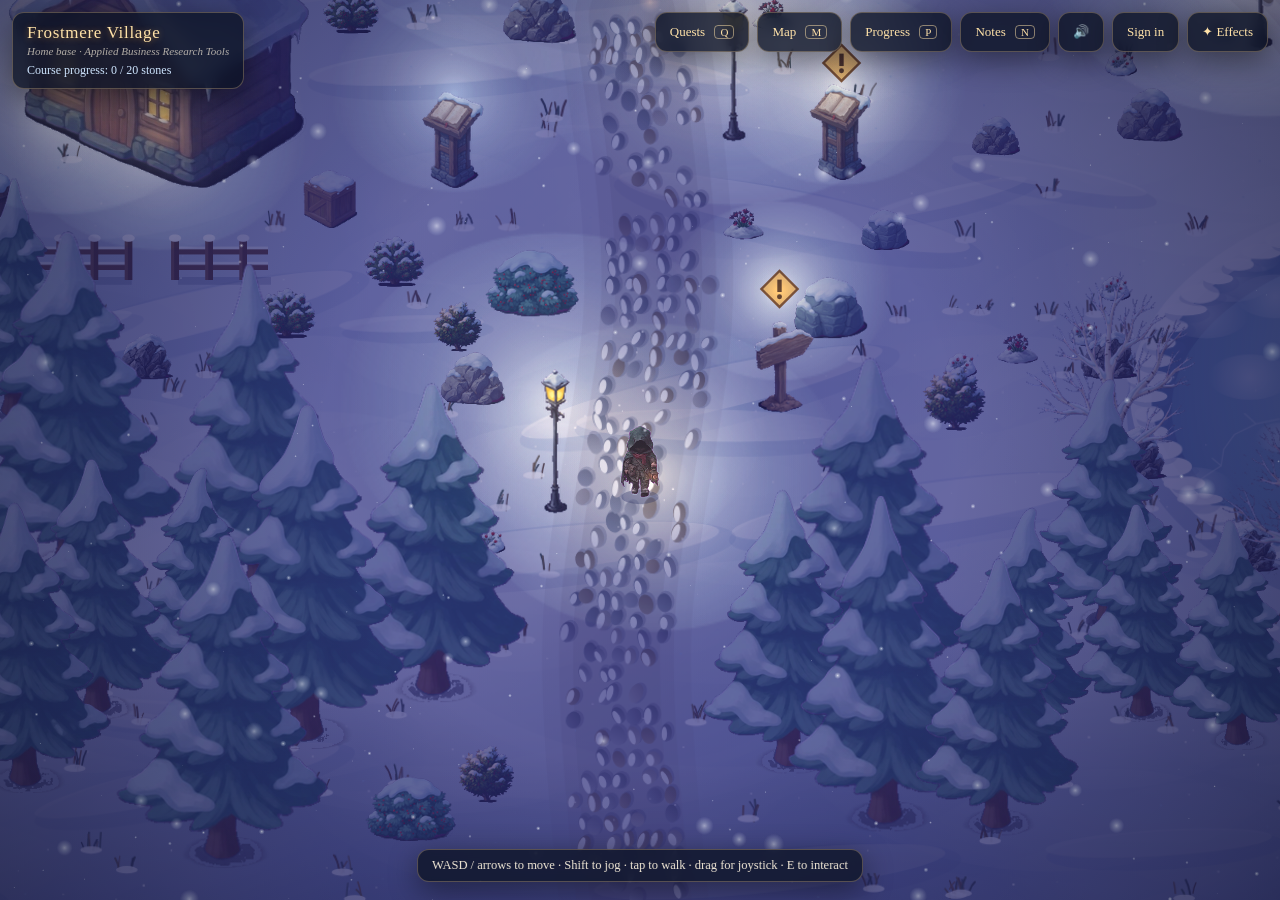
==== commit 237b0b70: "Study tools: spaced review, confidence check, field notes, exam conditions, explain-it desk, daily q" ====
--- a/index.html
+++ b/index.html
@@ -180,7 +180,7 @@
   #map .here{color:#8fe0a0;font-size:12px;font-style:normal}
   #map .tag{font-size:11px;opacity:.55;letter-spacing:.04em}
   #menuBtn{display:none}
-  @media (max-width:600px){
+  @media (max-width:900px){
     .topbtns{right:8px;top:8px;flex-direction:column;align-items:stretch;gap:6px;z-index:8}
     .topbtns kbd{display:none}
     #menuBtn{display:block;align-self:flex-end}
@@ -216,12 +216,38 @@
   #report .spark span{position:absolute;top:-16px;left:0;right:0;text-align:center;font-size:11px;font-style:normal;opacity:.8}
   @media (max-width:600px){#report .kpis{grid-template-columns:repeat(2,1fr)}}
   #card ol.steps{margin:6px 0 10px;padding-left:22px;line-height:1.5}#card ol.steps li{margin:6px 0}
+  .conf{display:flex;align-items:center;gap:6px;margin:-2px 0 10px;font-size:12.5px;opacity:.9}.conf span{opacity:.75;margin-right:2px}
+  .conf button{font:inherit;font-size:12px;padding:4px 10px;border-radius:14px;cursor:pointer;background:rgba(255,255,255,.05);color:#f3ead8;border:1px solid rgba(255,214,150,.25)}
+  .conf button.on{background:rgba(255,200,110,.22);border-color:#e9b35c;color:#ffe2a8}
+  .prog i.dn{background:rgba(255,226,168,.55)}.clock.low{color:#ff9a7a}
+  #exIn{width:100%;box-sizing:border-box;font:inherit;font-size:14.5px;line-height:1.45;background:rgba(0,0,0,.28);color:#f3ead8;border:1px solid rgba(255,214,150,.3);border-radius:10px;padding:10px}
+  .model{margin-top:12px;padding:12px;border-radius:10px;background:rgba(143,224,160,.07);border:1px solid rgba(143,224,160,.25);font-size:14px;line-height:1.5}
+  .model p{margin:4px 0 10px}.model b{color:#cfeed6;font-weight:normal}.kp{display:flex;gap:8px;align-items:flex-start;padding:5px 0;cursor:pointer}.kp input{margin-top:3px;accent-color:#6fcf8a}
+  .miss{border-top:1px dashed rgba(255,255,255,.12);padding:8px 0;font-size:13.5px}.miss p{margin:4px 0}.miss .q{font-size:14px}
+  #notes{position:fixed;left:50%;top:62px;transform:translateX(-50%);width:min(720px,calc((100vw - 20px)/var(--ts,1)));max-height:calc((100dvh - 76px)/var(--ts,1));overflow:auto;box-sizing:border-box;padding:18px 20px 16px;z-index:6}
+  #notes h2{margin:2px 0 6px;font-size:21px;color:#ffe2a8;font-weight:normal}#notes .kicker{font-size:11px;letter-spacing:.12em;text-transform:uppercase;opacity:.6}
+  #notes .close{position:absolute;right:10px;top:8px;background:none;border:none;color:#f3ead8;font-size:22px;cursor:pointer;opacity:.6;width:40px;height:40px}
+  #notes .lnk{background:none;border:none;color:#ffd27a;text-decoration:underline;cursor:pointer;font:inherit;font-size:12.5px;padding:0;margin-left:6px}
+  #notes .nsec h3{font-weight:normal;font-size:15px;color:#ffe2a8;margin:14px 0 6px;border-top:1px solid rgba(255,214,150,.18);padding-top:10px}
+  #notes .note{padding:8px 10px;margin:6px 0;border-radius:8px;background:rgba(255,255,255,.035);border:1px solid rgba(255,214,150,.12);font-size:13.5px;line-height:1.5}
+  #notes .note>b{color:#ffe2a8;font-weight:normal;display:block;margin-bottom:2px}#notes .note div b{color:#ffe9c4;font-weight:normal}#notes .note.locked{opacity:.45}
+  #notes .fx{font-family:Georgia,serif;background:rgba(0,0,0,.25);border-radius:6px;padding:6px 8px;margin:4px 0;color:#ffe9c4}
+  #report .today{display:flex;gap:10px;align-items:center;justify-content:space-between;margin:10px 0 0;padding:10px 12px;border-radius:10px;background:rgba(255,200,110,.07);border:1px solid rgba(255,214,150,.2)}
+  #report .today b{font-weight:normal;color:#ffe2a8;display:block;font-size:14px}#report .today span{font-size:12.5px;opacity:.85;line-height:1.4}#report .today span b{display:inline;font-size:inherit}
+  #narr.bark .nh span{display:none}
+  #card,#log,#map,#report,#notes,#narr,#fx,#calc{zoom:var(--ts,1)}
+  #card{width:min(580px,calc(94vw/var(--ts,1)));max-height:min(88vh,calc(88dvh/var(--ts,1)))}
+  #log{width:min(420px,calc((100vw - 24px)/var(--ts,1)));max-height:calc((100dvh - 80px)/var(--ts,1))}
+  #map,#report{width:min(720px,calc((100vw - 20px)/var(--ts,1)));max-height:calc((100dvh - 76px)/var(--ts,1))}
+  #narr{width:min(620px,calc((100% - 24px)/var(--ts,1)))}
+  #fx select{font:inherit;font-size:12.5px;background:rgba(0,0,0,.3);color:#f3ead8;border:1px solid rgba(255,214,150,.3);border-radius:6px;padding:2px 4px;margin-left:auto}
+  .fb:empty{display:none}
 </style>
 </head>
 <body>
 <canvas id="game" aria-label="Frostmere Village game world"></canvas>
 <div id="hud" class="panel"><span class="t1" id="hName"></span><span class="t2" id="hSub"></span><div class="line" id="hLine"></div><div class="line inv hidden" id="hInv"></div></div>
-<div class="topbtns" id="topbtns"><button id="menuBtn" class="panel" aria-expanded="false" aria-controls="topbtns">☰ Menu</button><button id="logBtn" class="panel">Quests <kbd>Q</kbd></button><button id="mapBtn" class="panel">Map <kbd>M</kbd></button><button id="repBtn" class="panel">Progress <kbd>P</kbd></button><button id="muteBtn" class="panel" aria-label="Mute music and ambience" aria-pressed="false">🔊</button><button id="acctBtn" class="panel">Sign in</button><button id="fxBtn" class="panel">✦ Effects</button></div>
+<div class="topbtns" id="topbtns"><button id="menuBtn" class="panel" aria-expanded="false" aria-controls="topbtns">☰ Menu</button><button id="logBtn" class="panel">Quests <kbd>Q</kbd></button><button id="mapBtn" class="panel">Map <kbd>M</kbd></button><button id="repBtn" class="panel">Progress <kbd>P</kbd></button><button id="notesBtn" class="panel">Notes <kbd>N</kbd></button><button id="muteBtn" class="panel" aria-label="Mute music and ambience" aria-pressed="false">🔊</button><button id="acctBtn" class="panel">Sign in</button><button id="fxBtn" class="panel">✦ Effects</button></div>
 <div id="fx" class="panel hidden">
   <div class="sub">Layers (code only)</div>
   <label><input type="checkbox" data-fx="light" checked> Lighting &amp; glow</label>
@@ -233,6 +259,8 @@
   <div class="sub">Sound</div>
   <label><input type="checkbox" id="musOn" checked> Music</label>
   <label><input type="checkbox" id="voiceOn" checked> Narration</label>
+  <label>Text size <select id="tsSel" aria-label="Text size"><option value="1">Normal</option><option value="1.12">Large</option><option value="1.25">Larger</option></select></label>
+  <label><input type="checkbox" id="confOn" checked> Ask “how sure?”</label>
   <label><input type="checkbox" id="sfxOn" checked> Ambient sounds</label>
   <label class="vol">Ambience <input type="range" id="sfxVol" min="0" max="100" value="10" aria-label="Ambient sound volume"></label>
   <label class="vol">Volume <input type="range" id="musVol" min="0" max="100" value="8" aria-label="Music volume"></label>
@@ -243,6 +271,7 @@
 <div id="log" class="panel hidden" role="dialog" aria-label="Quest log"></div>
 <div id="map" class="panel hidden" role="dialog" aria-label="Map of Frostmere"></div>
 <div id="report" class="panel hidden" role="dialog" aria-label="Study report"></div>
+<div id="notes" class="panel hidden" role="dialog" aria-label="Field notes"></div>
 <div id="hint" class="panel">WASD / arrows to move · Shift to jog · tap to walk · drag for joystick · E to interact</div>
 <button id="readBtn" class="panel hidden"><span></span> <kbd>E</kbd></button>
 <div id="card" class="panel hidden" role="dialog" aria-modal="true"></div>
@@ -785,7 +814,7 @@
 };
 // stop the browser treating joystick drags as page gestures (pull-to-refresh, swipe-to-close):
 // block touch scrolling everywhere except inside the scrollable panels
-const scrollable=t=>t instanceof Element&&t.closest('#card,#log,#calc,#map,#fx,#report');
+const scrollable=t=>t instanceof Element&&t.closest('#card,#log,#calc,#map,#fx,#report,#notes');
 document.addEventListener('touchmove',e=>{if(!scrollable(e.target))e.preventDefault();},{passive:false});
 cv.addEventListener('touchstart',e=>e.preventDefault(),{passive:false});
 cv.addEventListener('pointerup',endPtr);cv.addEventListener('pointercancel',endPtr);
@@ -1404,8 +1433,12 @@
   const sign=(x,y,label,act,state)=>{addObj({kind:'sign',x,y,spr:SPR.sign,marker:{x,y,h:80,state}});colliders.push({t:'c',x,y:y-2,r:7});claim(x,y,30);
     addLight(x,y-78,70,[255,205,110],.8,.1);INTER.push({x,y,r:60,label:()=>label,act});};
   sign(1090,1185,'Read the welcome sign',openWelcome,()=>SAVE.seen.welcome?'none':'todo');
-  sign(860,880,'Open the review board',openReview,()=>SAVE.missed.length?'todo':'none');
+  sign(860,880,'Open the review board',openReview,()=>reviewCount()?'todo':'none');
   addOwl(1120,700,COURSE.hubNpc);
+  // interpretation desk: explain-it questions
+  {const x=880,y=1040;addObj({kind:'lectern',x,y,spr:SPR.lectern,marker:{x,y,h:72,state:()=>'none'}});
+   colliders.push({t:'c',x,y:y-2,r:7});claim(x,y,26);addLight(x,y-60,80,[200,230,255],.65,.1);
+   INTER.push({x,y,r:52,label:()=>'Use the interpretation desk',act:()=>openDesk()});}
   // practice final: a lectern by the south path
   {const x=1130,y=1035;addObj({kind:'lectern',x,y,spr:SPR.lectern,marker:{x,y,h:72,state:()=>SAVE.exam?'none':'todo'}});
    colliders.push({t:'c',x,y:y-2,r:7});claim(x,y,26);addLight(x,y-60,80,[255,215,140],.75,.1);
@@ -1805,7 +1838,7 @@
 function shuffle(a,r=Math.random){a=[...a];for(let i=a.length-1;i>0;i--){const j=Math.floor(r()*(i+1));[a[i],a[j]]=[a[j],a[i]];}return a;}
 function showCard(html){card.innerHTML=`<button class="close" aria-label="Close">×</button>${html}`;card.classList.remove('hidden');card.scrollTop=0;
   card.querySelector('.close').onclick=closeCard;keys.clear();tapTarget=null;}
-function closeCard(){card.classList.add('hidden');run=null;calcEl.classList.add('hidden');}
+function closeCard(){card.classList.add('hidden');if(run)clearInterval(run.qTimer);run=null;calcEl.classList.add('hidden');}
 
 function instantiate(p,seed){
   if(!p.make)return {...p};
@@ -1819,14 +1852,23 @@
   renderPuzzle();
 }
 function header(){const n=run.items.length,i=run.i;
-  return `<div class="kicker">${esc(run.kicker)}${run.mode==='exam'?` · question ${i+1} of ${n} <span class="clock" id="exClock">${fmtClock(Date.now()-run.t0)}</span>`:''}</div><h2>${esc(run.title)}</h2>
-  <div class="prog">${run.items.map((it,k)=>`<i class="${k<i?(it.missed?'m':'ok'):k===i?'cur':''}"></i>`).join('')}</div>`;}
+  const EC=run.mode==='examc';
+  return `<div class="kicker">${esc(run.kicker)}${run.mode==='exam'?` · question ${i+1} of ${n} <span class="clock" id="exClock">${fmtClock(Date.now()-run.t0)}</span>`:EC?` · question ${i+1} of ${n} <span class="clock" id="qClock"></span>`:''}</div><h2>${esc(run.title)}</h2>
+  <div class="prog">${run.items.map((it,k)=>`<i class="${k<i?(EC?'dn':it.missed?'m':'ok'):k===i?'cur':''}"></i>`).join('')}</div>`;}
 function renderPuzzle(){
   const it=run.items[run.i],p=it.p;it.t0=it.t0||Date.now();
-  let body=`${header()}${p.exhibit||''}<div class="ptools" id="ptools"></div><p class="q">${p.q}</p><div id="pz"></div><div id="fb" class="fb"></div><div class="acts" id="acts"></div>`;
+  const askConf=SAVE.confOn!==false&&p.type!=='explain';
+  let body=`${header()}${p.exhibit||''}<div class="ptools" id="ptools"></div><p class="q">${p.q}</p>${askConf?`<div class="conf" id="conf"><span>How sure are you?</span><button data-c="1">Sure</button><button data-c="0">Not sure</button></div>`:''}<div id="pz"></div><div id="fb" class="fb"></div><div class="acts" id="acts"></div>`;
   showCard(body);
   const pz=card.querySelector('#pz'),acts=card.querySelector('#acts');
-  const fail=(msg)=>{
+  card.querySelectorAll('#conf button').forEach(b=>b.onclick=()=>{const v=+b.dataset.c;it.conf=it.conf===v?undefined:v;card.querySelectorAll('#conf button').forEach(x=>x.classList.toggle('on',+x.dataset.c===it.conf));});
+  // exam conditions: one attempt, no feedback, a countdown per question
+  const EC=run.mode==='examc';
+  const commit=ok=>{if(it.done)return;it.done=true;clearInterval(run.qTimer);it.missed=!ok;stat(ok?1:0,it);if(!ok)noteMiss(it);next();};
+  if(EC){const lim=(p.type==='num'?150:p.type==='mc'?75:120)*1000,end=Date.now()+lim;clearInterval(run.qTimer);
+    const tick=()=>{const left=end-Date.now(),c=card.querySelector('#qClock');if(c){c.textContent='⏱ '+fmtClock(Math.max(0,left));c.classList.toggle('low',left<15000);}if(left<=0){it.timedOut=true;commit(false);}};
+    tick();run.qTimer=setInterval(tick,250);}
+  const fail=EC?()=>commit(false):(msg)=>{
     if(it.charm){it.charm=false;feedback('no','<b>Your Warding Charm absorbed that miss</b> — it won’t count. '+(msg||p.hint||'Try again.'));drawTools();return;}
     if(!it.missed){it.missed=true;noteMiss(it);}feedback('no',msg||p.hint||'Not quite — try again.');drawTools();};
   const drawTools=()=>{
@@ -1847,7 +1889,7 @@
       if(k==='charm'){it.charm=true;feedback('', '<b>Warding Charm armed:</b> your next miss on this question won’t count.');}
       drawTools();});
   };
-  const pass=()=>{feedback('ok',p.why||'Correct.');drawTools();acts.innerHTML='';const b=btn(run.i<run.items.length-1?'Continue':'Finish','primary');acts.appendChild(b);b.onclick=next;b.focus();stat(it.missed?0:1,it);};
+  const pass=EC?()=>commit(true):()=>{feedback('ok',p.why||'Correct.');drawTools();acts.innerHTML='';const b=btn(run.i<run.items.length-1?'Continue':'Finish','primary');acts.appendChild(b);b.onclick=next;b.focus();stat(it.missed?0:1,it);};
   if(p.type==='mc'){
     const order=shuffle(p.opts.map((o,k)=>k));
     order.forEach(k=>{const b=btn(p.opts[k],'opt');b.dataset.k=k;pz.appendChild(b);b.onclick=()=>{if(b.disabled)return;
@@ -1877,6 +1919,19 @@
     draw();const chk=btn('Check order','primary');acts.appendChild(chk);
     chk.onclick=()=>{const wrong=cur.filter((k,i)=>k!==i).length;pz.querySelectorAll('li').forEach((li,i)=>{li.classList.toggle('good',cur[i]===i);li.classList.toggle('bad',cur[i]!==i);});
       if(!wrong){pz.querySelectorAll('.mv').forEach(b=>b.disabled=true);pass();}else fail(`${wrong} step${wrong>1?'s are':' is'} out of place.`);};
+  }else if(p.type==='explain'){
+    pz.innerHTML=`<textarea id="exIn" rows="5" placeholder="Write 2–4 sentences, the way you would on the exam…" aria-label="Your answer"></textarea>`;
+    const ta=pz.querySelector('#exIn');ta.addEventListener('keydown',e=>e.stopPropagation());setTimeout(()=>ta.focus(),50);
+    const chk=btn('Compare with the model answer','primary');acts.appendChild(chk);
+    chk.onclick=()=>{if(ta.value.trim().length<15){feedback('no','Write a few sentences first — a rough answer is fine.');return;}
+      ta.readOnly=true;acts.innerHTML='';feedback('','');
+      pz.insertAdjacentHTML('beforeend',`<div class="model"><b>Model answer</b><p>${p.model}</p><b>Tick each key point your answer covered:</b>${p.points.map((t,i)=>`<label class="kp"><input type="checkbox" data-i="${i}"> <span>${t}</span></label>`).join('')}</div>`);
+      const done=btn('Done','primary');acts.appendChild(done);done.focus();
+      done.onclick=()=>{const got=pz.querySelectorAll('.kp input:checked').length,need=Math.ceil(p.points.length*2/3);
+        pz.querySelectorAll('.kp input').forEach(x=>x.disabled=true);
+        if(got>=need){p.why=`You covered ${got} of ${p.points.length} key points. ${p.why||''}`;pass();}
+        else{it.missed=true;noteMiss(it);feedback('no',`You covered ${got} of ${p.points.length} key points — aim for at least ${need}. ${p.why||''}`);acts.innerHTML='';
+          const b=btn(run.i<run.items.length-1?'Continue':'Finish','primary');acts.appendChild(b);b.onclick=next;b.focus();stat(0,it);}};};
   }
   function feedback(kind,msg){const fb=card.querySelector('#fb');fb.className='fb '+(kind||'info');fb.innerHTML=msg;}
   drawTools();
@@ -1886,15 +1941,22 @@
 /* per-question history for the study report: attempts, first-try hits, last 3 outcomes, time, calc vs concept */
 function recordQ(it,c){
   const k=it.node+'|'+it.idx,Q=SAVE.qs||(SAVE.qs={}),q=Q[k]||(Q[k]={n:0,ok:0,h:'',ms:0});
-  q.n++;q.ok+=c;q.h=(q.h+c).slice(-3);q.ts=Date.now();q.ms+=Math.min(600000,Date.now()-(it.t0||Date.now()));q.c=it.p.type==='num'?1:0;
+  q.n++;q.ok+=c;q.h=(q.h+c).slice(-3);q.ts=Date.now();
+  // spaced review: right first time → next review further out (1, 3, 7, 16, 35 days); a miss → due again now
+  q.box=c?Math.min((q.box||0)+1,5):0;q.due=Date.now()+[0,1,3,7,16,35][q.box]*864e5;
+  // calibration: how often 'sure' answers are actually right
+  if(it.conf!==undefined){const C=SAVE.cal||(SAVE.cal={s:{n:0,ok:0},u:{n:0,ok:0}}),b=it.conf?C.s:C.u;b.n++;b.ok+=c;q.sw=it.conf===1&&!c?1:(c?0:q.sw||0);}q.ms+=Math.min(600000,Date.now()-(it.t0||Date.now()));q.c=it.p.type==='num'?1:0;
   const d=new Date().toLocaleDateString('en-CA'),D=SAVE.days||(SAVE.days={});D[d]=(D[d]||0)+1;
   const ks=Object.keys(D).sort();while(ks.length>60)delete D[ks.shift()];
 }
-function noteMiss(it){if(!['stone','exam','focus'].includes(run.mode))return;if(!SAVE.missed.some(m=>m.node===it.node&&m.idx===it.idx))SAVE.missed.push({node:it.node,idx:it.idx});persist();}
+function noteMiss(it){if(!['stone','exam','focus','examc'].includes(run.mode))return;if(!SAVE.missed.some(m=>m.node===it.node&&m.idx===it.idx))SAVE.missed.push({node:it.node,idx:it.idx});persist();}
 function next(){
   if(run.i<run.items.length-1){run.i++;renderPuzzle();return;}
-  const r=run;if(r.mode==='exam')examTime=Date.now()-r.t0;closeCard();r.onDone&&r.onDone(r.items);persist();
-}
+  const r=run;if(r.mode==='exam'||r.mode==='examc')examTime=Date.now()-r.t0;closeCard();r.onDone&&r.onDone(r.items);persist();
+}
+
+/* questions whose spaced-review date has come round */
+function dueKeys(){const now=Date.now(),Q=SAVE.qs||{};return Object.keys(Q).filter(k=>{const q=Q[k],[node,idx]=k.split('|');return q.due&&q.due<=now&&q.box>0&&NODES[node]?.puzzles?.[+idx];}).sort((a,b)=>Q[a].due-Q[b].due);}
 
 /* ==== content/00_art.js ==== */
 /* ==========================================================================
@@ -3160,6 +3222,86 @@
     why:'The inconclusive zone is part of the Durbin–Watson test, not an error.'},
   ]};
 
+/* ==== content/x_explain.js ==== */
+/* ==========================================================================
+   INTERPRETATION DESK — "explain it" questions (one or two per area).
+   The player writes a short interpretation, sees a model answer, and ticks
+   the key points they covered (2/3 of them counts as a pass).
+   ========================================================================== */
+const EXPLAIN=(m,title,puzzles)=>{NODES[`m${m}-explain`]={explain:true,kicker:`Interpretation desk · ${AREAS_SHORT[m]}`,title,puzzles:puzzles.map(p=>({type:'explain',...p}))};};
+const AREAS_SHORT={1:'Regression basics',2:'Fit and multiple regression',3:'Building a model',4:'Assumptions and residuals',5:'Hypothesis tests',
+  6:'Causation and specification',7:'Functional form',8:'Multicollinearity',9:'Serial correlation',10:'Heteroskedasticity'};
+
+EXPLAIN(1,'Explain a coefficient',[
+ {exhibit:Exhibit.eq('Sales ($000) = 42.0 + 3.6·Ads ($000) − 1.9·CompetitorStores'),
+  q:'Your VP asks what the <b>3.6</b> on Ads means and whether it proves advertising works. Answer in a few sentences.',
+  model:'Holding the number of competitor stores constant, each extra $1,000 of advertising is associated with about $3,600 more in sales. That is an estimated association in this sample, not proof that ads cause the sales — other factors that move with advertising could be involved, and we’d want its precision (standard error) and a credible design before treating it as causal.',
+  points:['Gives the size in real units ($1,000 of ads ↔ about $3,600 of sales)','Says “holding competitor stores constant” (other included factors fixed)','Calls it an association, not proof of cause','Mentions checking precision or what else could explain it'],
+  why:'A complete interpretation covers units, the “holding constant” condition, and what the number can’t prove.'},
+]);
+EXPLAIN(2,'Explain R² and adjusted R²',[
+ {exhibit:Exhibit.table(['Model','Drivers','R²','Adjusted R²'],[['A','Price, Ads','0.71','0.69'],['B','Price, Ads, Day of week code','0.72','0.66']]),
+  q:'A colleague wants Model B because its R² is higher. Explain which model you’d prefer and why.',
+  model:'R² always rises (or stays the same) when you add a variable, so B’s slightly higher R² doesn’t show the new variable helps. Adjusted R² penalizes extra variables, and it falls from 0.69 to 0.66, so the added driver isn’t earning its place. I’d prefer Model A unless theory gives a strong reason the extra variable belongs — and neither R² says anything about causation.',
+  points:['R² can’t fall when a variable is added, so a higher R² alone means little','Adjusted R² falls for B — the extra variable isn’t worth it','Prefers Model A (unless theory says otherwise)','Notes fit is not proof of a good or causal model'],
+  why:'Compare models with adjusted R² and theory, not raw R².'},
+]);
+EXPLAIN(3,'Explain a dummy variable',[
+ {exhibit:Exhibit.eq('Margin (%) = 11.2 + 0.4·Size + 3.1·Defense + 1.4·Government &nbsp;·&nbsp; base group: Commercial'),
+  q:'Explain what the <b>3.1</b> on Defense means, and why there is no Commercial dummy in the model.',
+  model:'Holding contract size constant, Defense contracts have a predicted margin about 3.1 percentage points higher than Commercial contracts — the left-out base group. Commercial has no dummy because including a dummy for every category alongside the intercept would make them sum to the intercept column (perfect multicollinearity, the dummy-variable trap); with k categories you include k − 1 dummies.',
+  points:['3.1 percentage points higher margin than the base group','Names Commercial as the comparison (base/reference) group','Holding size constant','Explains the dummy-variable trap / k − 1 dummies'],
+  why:'Every dummy coefficient is a comparison with the omitted base group.'},
+]);
+EXPLAIN(4,'Explain a residual plot',[
+ {make:r=>({exhibit:residPlot(genResid(r,'spray'),'Store size'),
+  q:'Explain what this residual plot tells you about the model and what it means for a manager reading its p-values.',
+  model:'The residuals fan out as store size grows — the errors are much bigger for large stores. That is heteroskedasticity: the constant-variance assumption fails. The coefficients aren’t biased by this alone, but the usual standard errors are wrong, so the reported p-values and confidence intervals can’t be trusted as printed; robust standard errors (after checking the model’s form) are the usual response.',
+  points:['Spread grows with store size (a fan / spray)','Names it heteroskedasticity / non-constant variance','Coefficients still unbiased','Standard errors and p-values are unreliable']})},
+]);
+EXPLAIN(5,'Explain a significance result',[
+ {exhibit:Exhibit.table(['','Coefficient','Std. error','t','p-value'],[['Training hours','0.84','0.29','2.90','0.006'],['Bonus ($000)','0.02','0.01','2.10','0.042']]),
+  q:'Productivity is measured in units per day. Explain whether each driver is statistically significant and whether that makes it important.',
+  model:'Both coefficients are statistically significant at the 5% level (p = 0.006 and 0.042), so the data give evidence that neither effect is zero. Significance isn’t importance, though: an extra training hour goes with about 0.84 more units a day, while $1,000 of bonus goes with only 0.02 — tiny in practical terms. Whether to act depends on size and cost, and significance alone doesn’t prove either one causes productivity.',
+  points:['Both are significant at 5% (p below 0.05)','Significance means evidence the effect isn’t zero — not that it’s large','Compares practical size: training 0.84 vs bonus 0.02 units','Notes significance doesn’t prove causation (or that cost matters)'],
+  why:'Statistical significance and economic importance are different questions.'},
+]);
+EXPLAIN(6,'Explain a changing coefficient',[
+ {exhibit:Exhibit.table(['Model','Competitors coefficient','t'],[['With population','−10,605','−5.07'],['Without population','−1,684','−0.81']]),
+  q:'When population is dropped, the competition coefficient shrinks and loses significance. Explain what’s going on and which model to trust.',
+  model:'This is omitted-variable bias. Population affects sales and is correlated with the number of competitors (busy areas attract more competitors), so when it’s left out, the competition coefficient absorbs part of population’s positive effect and is pulled toward zero. The model with population is more credible: theory says population belongs, and its inclusion lets competition show its real negative effect.',
+  points:['Names omitted-variable bias','Population affects sales AND moves with competition','The competition estimate is biased toward zero when population is dropped','Trusts the model that includes population, on theory grounds'],
+  why:'Bias needs both conditions: the omitted variable matters, and it’s correlated with an included one.'},
+]);
+EXPLAIN(7,'Explain a log model',[
+ {exhibit:Exhibit.eq('ln(Price) = 4.24 + 1.02·ln(SQFT)'),
+  q:'Explain what the <b>1.02</b> means in plain language, and one caution about using this model for a very large estate.',
+  model:'In a double-log model the coefficient is an elasticity: a 1% increase in square footage is associated with about a 1.02% increase in expected price — roughly proportional. To forecast a price you compute ln(Price) and exponentiate back to dollars. Using it for an estate far bigger than the homes in the data is extrapolation: the constant-elasticity shape may not hold outside the observed range.',
+  points:['Calls 1.02 an elasticity','1% more square footage → about 1.02% higher price','Forecasts need converting back from logs (exponentiate)','Warns against extrapolating beyond the data’s range'],
+  why:'Interpret in percentages, report in dollars, and stay inside the data.'},
+]);
+EXPLAIN(8,'Explain multicollinearity',[
+ {exhibit:Exhibit.table(['','Coefficient','p-value','VIF'],[['TV ads','2.9','0.31','11.4'],['Online ads','2.1','0.38','11.4'],['Model: R² = 0.91, F-test p < 0.001','','','']]),
+  q:'A manager concludes that neither ad channel works because neither is significant. Explain why that’s the wrong conclusion and what you’d do.',
+  model:'The overall F-test is highly significant and R² is high, so the two channels matter jointly. Their VIFs above 10 show severe multicollinearity: TV and online spend move together, so the model can’t separate their individual effects and their standard errors are inflated — that’s why the individual p-values look weak. The estimates aren’t biased, just imprecise. I wouldn’t drop a channel to “fix” it (that risks omitted-variable bias); I’d report their combined effect or get more varied data.',
+  points:['Jointly significant: F-test and R² show the ads matter together','High VIFs = severe multicollinearity; the two move together','Weak t-tests come from inflated standard errors, not irrelevance','Don’t just drop one — risk of omitted-variable bias'],
+  why:'Multicollinearity hides individual effects; it doesn’t erase them.'},
+]);
+EXPLAIN(9,'Explain a Durbin–Watson result',[
+ {exhibit:Exhibit.table(['T','k','DW','dL (5%)','dU (5%)'],[[30,2,'0.94','1.28','1.57']]),
+  q:'This is a quarterly sales model. Explain the Durbin–Watson result and what it means for the model’s p-values.',
+  model:'DW = 0.94 is below dL = 1.28, so we reject the null and conclude there is positive first-order serial correlation: errors in one quarter tend to carry into the next. The coefficients may still be unbiased, but the standard errors are likely understated, so the p-values look more convincing than they should. First check for something missing — a trend, seasonality, a lag, or the wrong form — before reaching for a statistical correction.',
+  points:['DW below dL → reject H₀: positive serial correlation','Errors persist from one period to the next','Standard errors understated → p-values too optimistic','Check for a missing trend, seasonality, lag, or wrong form first'],
+  why:'Durbin–Watson is a credibility check on time-series significance.'},
+]);
+EXPLAIN(10,'Explain two tests that disagree',[
+ {exhibit:Exhibit.table(['Test','LM','df','p-value'],[['Breusch–Pagan','2.16','2','0.340'],['White','12.81','5','0.025']]),
+  q:'The two heteroskedasticity tests disagree. Explain why that can happen and what you would do next.',
+  model:'They aren’t contradicting each other. Breusch–Pagan only looks for error variance that changes linearly with the predictors and found nothing (p = 0.34). White also searches squared and interaction patterns and found one (p = 0.025). Before treating it as pure heteroskedasticity, I’d check the residual plot for a curve — a U-shape points to a missing nonlinear term in the equation. Fix the form, re-test, and if the variance still changes, use robust standard errors.',
+  points:['Breusch–Pagan searches only linear patterns','White also searches squared/interaction patterns — a wider search','Not a contradiction: White found something BP couldn’t look for','Check functional form first, then robust standard errors if needed'],
+  why:'Don’t choose the test that gives the answer you prefer.'},
+]);
+
 /* ==== content/z_caches.js ==== */
 /* ==========================================================================
    SUPPLY CACHES — one hidden near each stone. Each lock is a short problem
@@ -3246,7 +3388,7 @@
 const FREEZE_AT=2; // misses on a stone attempt that freeze it
 let SAVE=blankSave();
 function loadSave(){try{const s=JSON.parse(localStorage.getItem(SAVE_KEY));if(s&&s.v===1)SAVE={...blankSave(),...s,inv:{...blankSave().inv,...(s.inv||{})},audioV:s.audioV};}catch(e){}}
-function persist(){SAVE.scene=curScene||'hub';SAVE.tod=todKey;SAVE.t=Date.now();try{localStorage.setItem(SAVE_KEY,JSON.stringify(SAVE));}catch(e){}renderHud();cloudQueue();}
+function persist(){SAVE.scene=curScene||'hub';SAVE.tod=todKey;SAVE.t=Date.now();try{localStorage.setItem(SAVE_KEY,JSON.stringify(SAVE));}catch(e){}renderHud();cloudQueue();checkNotes();}
 
 /* ---------- progress rules ---------- */
 const regionById=id=>COURSE.regions.find(r=>r.id===id);
@@ -3268,14 +3410,14 @@
   $('hSub').textContent=reg?reg.sub:COURSE.hubSub;
   let line='';
   if(reg){const l=liveNodes(reg);const fz=l.filter(n=>nodeState(n)==='frozen').length;line=`Study stones restored: ${l.filter(n=>SAVE.done[n]).length} / ${l.length}`+(fz?` · ${fz} frozen`:'')+(reg.nodes.length>l.length?` · ${reg.nodes.length-l.length} sealed`:'');}
-  else{const all=COURSE.regions.flatMap(liveNodes);line=`Course progress: ${all.filter(n=>SAVE.done[n]).length} / ${all.length} stones`+(SAVE.missed.length?` · ${SAVE.missed.length} to review`:'');}
+  else{const all=COURSE.regions.flatMap(liveNodes);line=`Course progress: ${all.filter(n=>SAVE.done[n]).length} / ${all.length} stones`+(reviewCount()?` · ${reviewCount()} to review`:'')+(dailyReady()?' · daily quest ready':'');}
   $('hLine').textContent=line;
   const iv=invText();$('hInv').textContent=iv?`Carrying: ${iv}`:'';$('hInv').classList.toggle('hidden',!iv);
 }
 let toastT=0;
 function toast(msg,ms=2600){const t=$('toast');t.innerHTML=msg;t.classList.add('on');clearTimeout(toastT);toastT=setTimeout(()=>t.classList.remove('on'),ms);}
 function banner(title,sub){const b=$('banner');b.querySelector('b').textContent=title;b.querySelector('span').textContent=sub||'';b.classList.remove('on');void b.offsetWidth;b.classList.add('on');}
-const uiOpen=()=>!card.classList.contains('hidden')||!$('log').classList.contains('hidden')||!$('map').classList.contains('hidden')||!$('report').classList.contains('hidden')||fading;
+const uiOpen=()=>!card.classList.contains('hidden')||!$('log').classList.contains('hidden')||!$('map').classList.contains('hidden')||!$('report').classList.contains('hidden')||!$('notes').classList.contains('hidden')||fading;
 
 /* ---------- dialogs ---------- */
 function openDialog(npc,i=0){
@@ -3303,13 +3445,14 @@
     const miss=items.filter(x=>x.missed).length,first=items.length-miss,wasDone=!!SAVE.done[id],regBefore=regionDone(curScene);
     if(wasDone){SAVE.done[id].best=Math.max(first,SAVE.done[id].best);persist();toast(`Studied again · ${first} / ${items.length} on the first try`);return;}
     if(miss>=FREEZE_AT){
-      if(L&&lessonsDone(id)<L){SAVE.locked[id]=true;persist();freezeFx(id);
+      if(L&&lessonsDone(id)<L){SAVE.locked[id]=true;persist();freezeFx(id);chime('freeze');quillOnce('barkFreeze','Frozen. No shame in it — walk back to its waypoints. The lessons there are exactly what this stone was asking.');
         toast(`<b>${esc(n.title)}</b> froze over · ${miss} misses. Finish its ${L} waypoints to thaw it.`,4200);}
       else{persist();toast(`The stone dims · ${miss} misses. It needs at most one — try again.`,3600);}
       return;}
     delete SAVE.locked[id];SAVE.done[id]={best:first,ts:Date.now()};persist();
-    burst();toast(`<b>${esc(n.title)}</b> restored · ${first} / ${items.length} on the first try`);
-    if(!regBefore&&regionDone(curScene)){const nx=COURSE.regions.find(r=>r.requires===curScene);
+    burst();chime('restore');quillOnce('barkStone','Your first stone, restored. One idea you can now defend — nineteen to go.');toast(`<b>${esc(n.title)}</b> restored · ${first} / ${items.length} on the first try`);
+    if(!regBefore&&regionDone(curScene)){const nx=COURSE.regions.find(r=>r.requires===curScene);chime('region');
+      quillOnce('barkRegion_'+curScene,{woods:'Signpost Woods is restored. You can read a regression now — next, learn when to trust one. Lantern Hollow awaits to the west.',hollow:'Lantern Hollow is restored. You know the rules and the tests. Crystal Reach, to the east, is where broken models go to be diagnosed.',reach:'Every stone restored. Take the practice final under exam conditions — and keep the review board empty.'}[curScene]);
       setTimeout(()=>banner(`${regionById(curScene).name} restored`,nx?`The gate to ${nx.name} is unsealed`:'Every stone in this region is restored'),900);}
   },'stone');
 }
@@ -3323,7 +3466,7 @@
   b.onclick=()=>startSession(L.title,kick,L.practice.map((_,idx)=>({node:lid,idx})),()=>{
     const was=SAVE.lessons[lid];SAVE.lessons[lid]=true;
     const all=lessonsDone(id)===Ls.length;
-    if(all&&SAVE.locked[id]){delete SAVE.locked[id];persist();thawFx(id);toast(`<b>${esc(n.title)}</b> thaws — challenge it again.`,3600);return;}
+    if(all&&SAVE.locked[id]){delete SAVE.locked[id];persist();thawFx(id);chime('thaw');quillOnce('barkThaw','Thawed. Try the stone again while the lessons are fresh.');toast(`<b>${esc(n.title)}</b> thaws — challenge it again.`,3600);return;}
     persist();if(!was&&SAVE.locked[id])crackFx(id);if(!was)toast(all?`All waypoints for <b>${esc(n.title)}</b> complete.`:`Waypoint complete · next one is further along the path.`);
   });
 }
@@ -3335,7 +3478,7 @@
   showCard(`<div class="kicker">Supply cache · near ${esc(NODES[id].title)}</div><h2>A frozen supply cache</h2><p class="say">A rune-lock seals it. Solve the problem etched on the lid to open it. Inside: a <b>${it.n}</b> — it ${it.d}. Items work only during a stone challenge.</p><div class="acts"></div>`);
   const b=btn('Read the lock','primary');card.querySelector('.acts').appendChild(b);b.focus();
   b.onclick=()=>startSession('Supply cache',`Supply cache · ${NODES[id].title}`,[{node:cid,idx:0}],()=>{
-    SAVE.caches[cid]=true;SAVE.inv[C.item]=(SAVE.inv[C.item]||0)+1;persist();
+    SAVE.caches[cid]=true;SAVE.inv[C.item]=(SAVE.inv[C.item]||0)+1;persist();chime('cache');quillOnce('barkCache','A cache! Items only work at the stones — save them for the ones that worry you.');
     const o=objects.find(o=>o.cache===id);if(o){o.spr=SPR.cacheOpen;burst();}
     toast(`Found a <b>${it.n}</b> — it ${it.d}.`,4200);},'cache');
 }
@@ -3366,40 +3509,50 @@
   for(let i=0;i<50;i++){emit({t:'mote',warm:1,x:o.x+rand(-20,20),y:o.y-rand(0,80),vx:rand(-20,20),vy:rand(-60,-20),l:0,m:rand(1,2),sz:rand(2,5),ph:rand(0,9)});}}
 /* ---------- practice final: 2 questions from every module, mixed ---------- */
 const EXAM_PER=2;
-function examPool(){const pool={};for(const [id,n] of Object.entries(NODES)){const m=/^m(\d+)-[a-z]+$/.exec(id);if(!m||n.sealed||!n.puzzles)continue;
+function examPool(){const pool={};for(const [id,n] of Object.entries(NODES)){const m=/^m(\d+)-[a-z]+$/.exec(id);if(!m||n.sealed||!n.puzzles||n.explain)continue;
   (pool[+m[1]]=pool[+m[1]]||[]).push(...n.puzzles.map((_,idx)=>({node:id,idx})));}return pool;}
 function openExam(){
   const pool=examPool(),mods=Object.keys(pool).map(Number).sort((a,b)=>a-b),N=mods.length*EXAM_PER,E=SAVE.exam;
   showCard(`<div class="kicker">Village exam hall</div><h2>Practice final</h2>
     <p class="say">${N} questions — ${EXAM_PER} from each of Modules ${mods[0]}–${mods[mods.length-1]}, drawn at random from the study stones and shuffled, with fresh numbers where a question uses data. The clock runs while you work.</p>
-    <p class="say">Your score is the number you get right <b>on the first try</b>. Items don’t work here, but the calculator does. Anything you miss is pinned to the review board.</p>
+    <p class="say"><b>Practice mode:</b> you see whether each answer is right and can try again; your score counts first tries. <b>Exam conditions:</b> one attempt per question, a countdown on each (75 s multiple choice, 2 min sorting, 2½ min calculations), and no feedback until the end — then you review every miss with its answer.</p>
+    <p class="meta">Items don’t work here; the calculator does. Misses go to the review board.</p>
     ${E?`<p class="meta">Best: <b>${E.best} / ${E.n}</b> · last: ${E.last} / ${E.n} in ${fmtClock(E.time)} · taken ${E.count} time${E.count>1?'s':''}</p>`:''}<div class="acts"></div>`);
-  const b=btn('Start the practice final','primary');card.querySelector('.acts').appendChild(b);b.focus();
-  b.onclick=()=>{const items=shuffle(mods.flatMap(m=>shuffle(pool[m]).slice(0,EXAM_PER)));
-    startSession('Practice final','Village exam hall',items,res=>examResult(res,mods),'exam');};
+  const draw=()=>shuffle(mods.flatMap(m=>shuffle(pool[m]).slice(0,EXAM_PER)));
+  const b=btn('Practice mode','sol'),c=btn('Exam conditions','primary');card.querySelector('.acts').append(b,c);c.focus();
+  b.onclick=()=>startSession('Practice final','Village exam hall',draw(),res=>examResult(res,mods,false),'exam');
+  c.onclick=()=>startSession('Practice final · exam conditions','Village exam hall',draw(),res=>examResult(res,mods,true),'examc');
 }
 setInterval(()=>{const c=document.getElementById('exClock');if(c&&run?.mode==='exam')c.textContent=fmtClock(Date.now()-run.t0);},500);
-function examResult(items,mods){
+function examResult(items,mods,strict){
   const n=items.length,score=items.filter(x=>!x.missed).length;
   const by=m=>items.filter(x=>+/^m(\d+)/.exec(x.node)[1]===m);
-  const prev=SAVE.exam;SAVE.exam={best:Math.max(score,prev?.best||0),last:score,n,time:examTime,count:(prev?.count||0)+1};SAVE.examHist=[...(SAVE.examHist||[]),{s:score,n,t:examTime,ts:Date.now()}].slice(-12);persist();
+  const prev=SAVE.exam;SAVE.exam={best:Math.max(score,prev?.best||0),last:score,n,time:examTime,count:(prev?.count||0)+1};SAVE.examHist=[...(SAVE.examHist||[]),{s:score,n,t:examTime,ts:Date.now(),c:strict?1:0}].slice(-12);persist();
   const weak=mods.filter(m=>by(m).some(x=>x.missed));
   const rows=mods.map(m=>{const its=by(m),ok=its.filter(x=>!x.missed).length;return `<tr><td class="mod">Module ${m}</td><td class="n ${ok===its.length?'ok':'no'}">${ok} / ${its.length}</td><td>${[...new Set(its.filter(x=>x.missed).map(x=>esc(NODES[x.node].title)))].join(', ')||'—'}</td></tr>`;}).join('');
   setTimeout(()=>{showCard(`<div class="kicker">Village exam hall · results</div><h2>${score} / ${n} on the first try</h2>
     <p class="say">${score>=n*.9?'Excellent — exam-ready across the board.':score>=n*.75?'Solid. Tighten up the modules marked below.':score>=n*.5?'Getting there. Revisit the stones listed below, and do their waypoints if you skipped them.':'Plenty to review — work through the waypoints and stones listed below, then try again.'} Time: <b>${fmtClock(examTime)}</b>.${prev?` Best so far: ${SAVE.exam.best} / ${n}.`:''}</p>
     <table class="tb exres"><tr><th>Module</th><th class="n">Right first try</th><th>Revisit</th></tr>${rows}</table>
+    ${strict&&weak.length?`<details class="tools" open><summary>Review your ${n-score} miss${n-score>1?'es':''}</summary>${items.filter(x=>x.missed).map(x=>{const p=x.p,ans=p.type==='mc'?p.opts[p.a]:p.type==='num'?`${p.pre||''}${p.fmt?p.fmt(p.a):fmtNum(p.a,Math.abs(p.a)<10?3:2)}${p.unit?' '+p.unit:''}`:p.type==='order'?p.items.join(' → '):p.items.map(t=>`${t.t} → <i>${p.cats[t.c]}</i>`).join('<br>');
+      return `<div class="miss"><p class="q">${p.q}${x.timedOut?' <em>(time ran out)</em>':''}</p><p><b>Answer:</b> ${ans}</p>${p.solution?`<p class="meta">${p.solution}</p>`:''}<p class="meta">${p.why||''}</p></div>`;}).join('')}</details>`:''}
     ${weak.length?`<p class="meta">Missed questions are pinned to the review board by the fire.</p>`:''}<div class="acts"></div>`);
-    const a=btn('Take it again','primary'),c=btn('Close','sol');card.querySelector('.acts').append(a,c);a.onclick=openExam;c.onclick=closeCard;},60);
+    if(!SAVE.seen.barkExam){SAVE.seen.barkExam=1;quillSay('Your first practice final. Whatever the score, the misses are the gift — each one is now waiting on the review board.');}
+    chime('restore');const a=btn('Take it again','primary'),c=btn('Close','sol');card.querySelector('.acts').append(a,c);a.onclick=openExam;c.onclick=closeCard;},60);
 }
 let examTime=0;
+const reviewCount=()=>{const due=dueKeys().filter(k=>!SAVE.missed.some(m=>m.node+'|'+m.idx===k));return SAVE.missed.length+due.length;};
 function openReview(){
-  if(!SAVE.missed.length){showCard(`<div class="kicker">Review board</div><h2>Nothing to review</h2><p class="say">Questions you miss anywhere in the world are pinned here, so you can retry them with fresh numbers. The board is empty — nice work.</p>`);return;}
-  const pickN=shuffle(SAVE.missed).slice(0,6);
-  showCard(`<div class="kicker">Review board</div><h2>${SAVE.missed.length} pinned question${SAVE.missed.length>1?'s':''}</h2><p class="say">Here are ${pickN.length} of them, with fresh numbers where the question uses data. Answer one right on the first try and it comes off the board.</p><div class="acts"></div>`);
+  const miss=SAVE.missed.map(m=>({node:m.node,idx:m.idx})),due=dueKeys().filter(k=>!SAVE.missed.some(m=>m.node+'|'+m.idx===k)).map(k=>{const [node,idx]=k.split('|');return {node,idx:+idx};});
+  if(!miss.length&&!due.length){
+    const Q=SAVE.qs||{},next=Object.values(Q).filter(q=>q.box>0&&q.due).sort((a,b)=>a.due-b.due)[0];
+    showCard(`<div class="kicker">Review board</div><h2>Nothing due right now</h2><p class="say">Two kinds of questions come back here: ones you <b>missed</b>, and ones you got right that are due for a <b>spaced refresher</b> — after 1 day, then 3, 7, 16 and 35. Spacing reviews out like this is the most reliable way to remember material on exam day.</p>${next?`<p class="meta">Next refresher due ${new Date(next.due).toLocaleDateString(undefined,{weekday:'long',month:'short',day:'numeric'})}.</p>`:''}`);return;}
+  const pickN=[...shuffle(miss).slice(0,6),...due].slice(0,8);
+  showCard(`<div class="kicker">Review board</div><h2>${miss.length} missed · ${due.length} due for a refresher</h2>
+    <p class="say">Here are ${pickN.length}, missed ones first, with fresh numbers where the question uses data. Get a missed question right first time and it comes off the board; get a refresher right and it comes back later, at a longer gap.</p><div class="acts"></div>`);
   const b=btn('Start review','primary');card.querySelector('.acts').appendChild(b);b.focus();
   b.onclick=()=>{startSession('Review board','Spaced review',pickN,items=>{
     let cleared=0;for(const it of items)if(!it.missed){SAVE.missed=SAVE.missed.filter(m=>!(m.node===it.node&&m.idx===it.idx));cleared++;}
-    persist();toast(`Review done · ${cleared} cleared · ${SAVE.missed.length} left`);},'review');};
+    persist();toast(`Review done · ${cleared} of ${items.length} right first time · ${reviewCount()} left`);},'review');};
 }
 function burst(){if(!FX.particles)return;for(let i=0;i<60;i++){const a=rand(0,TAU),v=rand(40,170);emit({t:'mote',warm:1,x:player.x+rand(-10,10),y:player.y-30,vx:Math.cos(a)*v,vy:Math.sin(a)*v-40,l:0,m:rand(.8,1.8),sz:rand(2,5),ph:rand(0,9)});}}
 
@@ -3445,7 +3598,8 @@
   let h=`<button class="close" id="mapClose" aria-label="Close">×</button><div class="kicker">Map of Frostmere</div><h2>Where to go, and what you’ll learn there</h2>${svg}`;
   h+=sec('hub','Frostmere Village','home base',`<ul>
     <li><i class="ic todo">?</i><span><b>Warden Quill</b> — your guide; replay his welcome at the sign</span></li>
-    <li><i class="ic ${SAVE.missed.length?'todo':'done'}">${SAVE.missed.length?'!':'✓'}</i><span><b>Review board</b> — retry questions you missed, with fresh numbers<em>${SAVE.missed.length} waiting</em></span></li>
+    <li><i class="ic ${reviewCount()?'todo':'done'}">${reviewCount()?'!':'✓'}</i><span><b>Review board</b> — missed questions, plus ones due for a spaced refresher<em>${SAVE.missed.length} missed · ${dueKeys().length} due</em></span></li>
+    <li><i class="ic todo">✎</i><span><b>Interpretation desk</b> — explain a result in your own words, then compare with a model answer</span></li>
     <li><i class="ic ${SAVE.exam?'done':'todo'}">${SAVE.exam?'✓':'!'}</i><span><b>Practice final</b> — 20 mixed questions from every area, with a clock<em>${SAVE.exam?`best ${SAVE.exam.best} / ${SAVE.exam.n}`:'not taken yet'}</em></span></li></ul>`,false)
 ;
   for(const r of R){const un=regionUnlocked(r.id),req=r.requires?regionById(r.requires).name:'';
@@ -3459,9 +3613,9 @@
   M.querySelectorAll('[data-go]').forEach(b=>b.onclick=()=>{M.classList.add('hidden');const to=b.dataset.go;travel(to,to==='hub'?('from'+here[0].toUpperCase()+here.slice(1)):'fromHub');});
   M.querySelectorAll('svg .rg').forEach(g=>g.onclick=()=>$('mr-'+g.dataset.r)?.scrollIntoView({behavior:'smooth',block:'start'}));
 }
-function toggleMap(){const M=$('map');if(M.classList.contains('hidden')){$('log').classList.add('hidden');$('report').classList.add('hidden');renderMap();M.classList.remove('hidden');keys.clear();}else M.classList.add('hidden');}
+function toggleMap(){const M=$('map');if(M.classList.contains('hidden')){$('log').classList.add('hidden');$('report').classList.add('hidden');$('notes').classList.add('hidden');renderMap();M.classList.remove('hidden');keys.clear();}else M.classList.add('hidden');}
 $('mapBtn').onclick=toggleMap;
-function toggleLog(){$('map').classList.add('hidden');$('report').classList.add('hidden');const L=$('log');if(L.classList.contains('hidden')){renderLog();L.classList.remove('hidden');keys.clear();}else L.classList.add('hidden');}
+function toggleLog(){$('map').classList.add('hidden');$('report').classList.add('hidden');$('notes').classList.add('hidden');const L=$('log');if(L.classList.contains('hidden')){renderLog();L.classList.remove('hidden');keys.clear();}else L.classList.add('hidden');}
 $('logBtn').onclick=toggleLog;
 
 /* ---------- interaction + travel ---------- */
@@ -3471,8 +3625,8 @@
 function tapPick(wx,wy){let best=null,bd=1e9;for(const it of INTER){const dx=wx-it.x,dy=wy-(it.y-34);const d=Math.hypot(dx,dy*.7);if(d<48&&d<bd){bd=d;best=it;}}return best;}
 function tryRead(){if(nearI&&!uiOpen())nearI.act();}
 readBtn.onclick=tryRead;
-addEventListener('keydown',e=>{const k=e.key.toLowerCase();if(k==='q'&&card.classList.contains('hidden'))toggleLog();if(k==='m'&&card.classList.contains('hidden'))toggleMap();
-  if(k==='escape'){closeCard();$('log').classList.add('hidden');$('map').classList.add('hidden');}
+addEventListener('keydown',e=>{const k=e.key.toLowerCase();if(k==='q'&&card.classList.contains('hidden'))toggleLog();if(k==='m'&&card.classList.contains('hidden'))toggleMap();if(k==='n'&&card.classList.contains('hidden'))toggleNotes();
+  if(k==='escape'){closeCard();['log','map','notes'].forEach(x=>$(x).classList.add('hidden'));}
   if(k==='enter'&&!uiOpen())tryRead();});
 function travel(to,spawnKey){
   fading=true;const f=$('fade');f.classList.add('on');
@@ -3562,7 +3716,7 @@
 renderHud();
 cloudInit();
 {const reg=regionById(curScene);banner(reg?reg.name:COURSE.hubName,reg?reg.sub:COURSE.hubSub);}
-window.__game={get run(){return run;},Music,openCache,Calc,objs:()=>objects,openLesson,player,cam,FX,SAVE:()=>SAVE,setTod:k=>{todKey=k;},travel,keys,NODES,Stats,openNode,regionDone,openExam,toggleMap,toggleReport:()=>toggleReport(),practiceArea:m=>practiceArea(m),inter:()=>INTER,tap:()=>tapTarget,zoom:()=>ZOOM,Sfx,freezeFx,thawFx,crackFx,openWelcome,Narr:()=>Narr,CLOUD,mergeSaves,cloudPull,cloudPush,persist};
+window.__game={get run(){return run;},Music,openCache,Calc,objs:()=>objects,openLesson,player,cam,FX,SAVE:()=>SAVE,setTod:k=>{todKey=k;},travel,keys,NODES,Stats,openNode,regionDone,openReview,openExam,toggleMap,openDaily:()=>openDaily(),openDesk:()=>openDesk(),toggleNotes:()=>toggleNotes(),quillSay:t=>quillSay(t),dueKeys:()=>dueKeys(),toggleReport:()=>toggleReport(),practiceArea:m=>practiceArea(m),inter:()=>INTER,tap:()=>tapTarget,zoom:()=>ZOOM,Sfx,freezeFx,thawFx,crackFx,openWelcome,Narr:()=>Narr,CLOUD,mergeSaves,cloudPull,cloudPush,persist};
 requestAnimationFrame(frame);
 });
 
@@ -3703,6 +3857,122 @@
     <div class="acts"></div>`);
   const a=card.querySelector('.acts'),later=btn('Maybe later','sol'),go=btn('Sign in with Google','primary');a.append(later,go);go.focus();
   later.onclick=closeCard;go.onclick=()=>{closeCard();cloudSignIn();};
+}
+
+/* ==== js/09_extras.js ==== */
+/* ==========================================================================
+   Study extras: field notes (a formula & rules sheet that fills in as you
+   learn), the daily quest, Quill's text reactions, chimes, and text size.
+   ========================================================================== */
+
+/* ---------- field notes: one card per stone, unlocked by its first waypoint or by restoring it ---------- */
+var NOTES=[
+ ['m1-signs','Signs come from theory','Decide the <b>expected sign</b> of every coefficient <i>before</i> estimating. Theory gives direction; data give size. Substitutes (rival’s price) → +, own price → −, income → + for normal goods.'],
+ ['m1-cross','Correlation is not cause','Before reading a coefficient causally, rule out: a <b>third factor</b> driving both, <b>reverse causation</b>, and coincidence. Only a <b>design</b> (e.g. random assignment) earns the word “causes”.'],
+ ['m1-magic','Prediction and residual','<div class="fx">Ŷ = b₀ + b₁X &nbsp;·&nbsp; residual e = Y − Ŷ</div>Negative residual → the model <b>over</b>-predicted; positive → under-predicted. The error ε is unobservable; the residual e is what you can compute.'],
+ ['m1-units','Read coefficients in units','“A one-<b>unit</b> rise in X is associated with b₁ <b>units</b> of Y, holding the others constant.” Rescaling X changes the number, not the relationship. The intercept only means something if X = 0 is plausible and near the data.'],
+ ['m1-ledger','Reading Excel output — in order','1 · signs &amp; units → 2 · size → 3 · precision (SE, t, p, CI) → 4 · fit (R², adj. R²) &amp; residuals → 5 · is the whole specification plausible?'],
+ ['m2-ols','Least squares','<div class="fx">OLS minimizes Σe² &nbsp;·&nbsp; R² = SSR/SST = 1 − SSE/SST</div>Squaring stops misses cancelling and weights big misses more. With an intercept, residuals sum to zero.'],
+ ['m2-andy','Holding other factors constant','In Y = b₀ + b₁X₁ + b₂X₂, b₁ is X₁’s association with Y <b>with X₂ held fixed</b>. A one-variable model can mix in drivers that move with X₁.'],
+ ['m2-fit','R² versus adjusted R²','<div class="fx">adj. R² = 1 − (1 − R²)(n − 1)/(n − k − 1)</div>R² never falls when you add a variable; adjusted R² can. Only compare R² across models with the <b>same Y</b>. High R² ≠ causation.'],
+ ['m3-design','Six steps of applied regression','1 · question &amp; mechanism → 2 · variables &amp; expected signs → 3 · data → 4 · estimate → 5 · evaluate (signs, size, precision, residuals) → 6 · document. <b>Investigate</b> unusual observations; drop only proven errors.'],
+ ['m3-dummy','Dummy variables','A 0/1 dummy shifts the intercept: its coefficient = difference from the <b>base group</b>, others held constant. With <b>k</b> categories use <b>k − 1</b> dummies — all k plus an intercept is the <b>dummy-variable trap</b>.'],
+ ['m4-seven','The seven classical assumptions','1 linear in coefficients · 2 zero-mean error · 3 no endogeneity · 4 no serial correlation · 5 homoskedasticity · 6 no perfect multicollinearity · 7 normal errors (optional). 1–6 → OLS is <b>BLUE</b>. Breaking 3 → <b>bias</b>; breaking 4 or 5 → unreliable <b>standard errors</b>.'],
+ ['m4-plots','Residual plots &amp; outliers','<div class="fx">standardized residual = e / s &nbsp;·&nbsp; flag |value| &gt; 2</div>Even band = good. Spray / funnel / bow-tie = heteroskedasticity. A <b>curve</b> = wrong form or missing driver. Biased = aimed wrong; imprecise = aimed right but wide.'],
+ ['m5-tests','Setting up a test','Theory’s prediction goes in <b>Hₐ</b>. One-tailed if theory gives a direction, two-tailed if not. <b>Type I</b> = reject a true H₀ (false alarm, set by α); <b>Type II</b> = miss a real effect. Weigh which costs more.'],
+ ['m5-three','t, p, confidence interval, F','<div class="fx">t = b / SE &nbsp;·&nbsp; CI = b ± t<sub>c</sub>·SE &nbsp;·&nbsp; F = (SSR/k) / (SSE/(n − k − 1))</div>Reject H₀ if p ≤ α. F tests all slopes jointly. <b>Significant ≠ important</b>, and significant ≠ causal.'],
+ ['m6-trial','Experiments and causation','Random assignment balances everything except the treatment, so the comparison is a credible counterfactual. With one 0/1 treatment dummy: <b>b₀ = control mean</b>, <b>b₁ = treatment − control</b>.'],
+ ['m6-omit','Omitted-variable bias','<div class="fx">bias in b₁ = β₂ · α₁</div>Needs both: the omitted variable affects Y (β₂ ≠ 0) <b>and</b> moves with X₁ (α₁ ≠ 0). Same signs → overestimate. Omitting something relevant → <b>bias</b>; adding something irrelevant → <b>noise</b>.'],
+ ['m7-form','Functional forms','<div class="fx">linear: slope b₁ · elasticity b₁X̄/Ȳ<br>ln Y on ln X: b₁ = elasticity<br>Y on ln X: slope b₁/X<br>ln Y on X: slope b₁Y · elasticity b₁X<br>quadratic: slope b₁ + 2b₂X · peak X* = −b₁/(2b₂)</div>Pick the shape from the mechanism. Don’t extrapolate past the data.'],
+ ['m8-multi','Multicollinearity','<div class="fx">VIF = 1 / (1 − R²<sub>aux</sub>) &nbsp;·&nbsp; &gt;5 warning, &gt;10 serious</div>Unbiased but <b>imprecise</b>: bigger SEs, unstable signs. Classic sign: high R² + significant F, weak t-tests. Often do nothing; drop a variable only if theory says it’s redundant.'],
+ ['m9-serial','Serial correlation &amp; Durbin–Watson','<div class="fx">DW = Σ(eₜ − eₜ₋₁)² / Σeₜ² &nbsp;·&nbsp; ≈0 positive · ≈2 none · ≈4 negative</div>DW &lt; dL reject · DW &gt; dU don’t reject · between = inconclusive. Invalid with a lagged Y. SEs understated → p-values too optimistic. Check trend/seasonality/form first.'],
+ ['m10-hetero','Heteroskedasticity tests','<div class="fx">LM = n × R²<sub>aux</sub> ~ χ²(df) &nbsp;·&nbsp; 5% critical: df 2 → 5.99, df 5 → 11.07</div>Breusch–Pagan: e² on the Xs (narrow). White: adds squares &amp; cross-products (wide). Coefficients unbiased, SEs wrong. Fix the form first, then robust SEs.'],
+];
+const noteOpen=id=>!!(SAVE.done[id]||SAVE.lessons[id+'#L1']||SAVE.lessons[id+'#L2']);
+function checkNotes(quiet){
+  if(!NOTES||!SAVE.seen)return;const seen=SAVE.notesSeen||(SAVE.notesSeen=[]),fresh=NOTES.filter(n=>noteOpen(n[0])&&!seen.includes(n[0]));
+  if(!fresh.length)return;fresh.forEach(n=>seen.push(n[0]));
+  if(!quiet)setTimeout(()=>toast(`New field note: <b>${fresh.map(n=>n[1]).join('</b>, <b>')}</b> — open <b>Notes</b> to read it.`,3600),3300);
+}
+let notesAll=false;
+function renderNotes(){
+  const open=NOTES.filter(n=>noteOpen(n[0])).length;
+  let h=`<button class="close" id="notesClose" aria-label="Close">×</button><div class="kicker">Field notes</div><h2>Formulas and rules of thumb</h2>
+    <p class="meta">${open} of ${NOTES.length} collected. A note unlocks when you finish a stone’s first waypoint or restore the stone. <button class="lnk" id="notesAll">${notesAll?'Show only collected notes':'Show all (for exam review)'}</button></p>`;
+  for(let m=1;m<=10;m++){const ns=NOTES.filter(n=>+/^m(\d+)/.exec(n[0])[1]===m);
+    h+=`<section class="nsec"><h3>${esc(AREAS[m])}</h3>`;
+    for(const [id,t,body] of ns){const ok=notesAll||noteOpen(id);
+      h+=ok?`<div class="note"><b>${t}</b><div>${body}</div></div>`:`<div class="note locked"><b>${t}</b><div>Locked — finish a waypoint at <i>${esc(NODES[id]?.title||'')}</i>.</div></div>`;}
+    h+=`</section>`;}
+  const P=$('notes');P.innerHTML=h;$('notesClose').onclick=()=>P.classList.add('hidden');$('notesAll').onclick=()=>{notesAll=!notesAll;renderNotes();};
+}
+function toggleNotes(){const P=$('notes');if(P.classList.contains('hidden')){['log','map','report'].forEach(x=>$(x).classList.add('hidden'));renderNotes();P.classList.remove('hidden');keys.clear();}else P.classList.add('hidden');}
+$('notesBtn').onclick=toggleNotes;
+
+/* ---------- daily quest: five questions built around what's due and what's weak ---------- */
+const today=()=>new Date().toLocaleDateString('en-CA');
+function dailyReady(){return !!SAVE.qs&&Object.keys(SAVE.qs).length>=3&&SAVE.daily?.last!==today();}
+function openDaily(){
+  const Q=SAVE.qs||{},picked=[],add=k=>{if(k&&!picked.includes(k)&&NODES[k.split('|')[0]]&&!NODES[k.split('|')[0]].explain)picked.push(k);};
+  dueKeys().slice(0,2).forEach(add);
+  const R=computeReport(),weak=R.areas.filter(a=>a.mastery!==null).sort((a,b)=>a.mastery-b.mastery).slice(0,2);
+  for(const a of weak){const ks=areaQuestions(a.m).filter(k=>!picked.includes(k)).sort((x,y)=>((Q[x]?[...Q[x].h].reduce((s,c)=>s+ +c,0)/Q[x].h.length:.6)-(Q[y]?[...Q[y].h].reduce((s,c)=>s+ +c,0)/Q[y].h.length:.6))+Math.random()*.3-.15);add(ks[0]);}
+  const unseen=shuffle(Object.keys(NODES).filter(id=>/^m\d+-[a-z]+$/.test(id)&&!NODES[id].explain&&NODES[id].puzzles).flatMap(id=>NODES[id].puzzles.map((_,i)=>id+'|'+i)).filter(k=>!Q[k]));
+  while(picked.length<5&&unseen.length)add(unseen.pop());
+  const rest=shuffle(Object.keys(Q));while(picked.length<5&&rest.length)add(rest.pop());
+  const items=shuffle(picked).map(k=>{const [node,idx]=k.split('|');return {node,idx:+idx};});
+  startSession('Today’s quest','Daily quest · five questions',items,res=>{
+    const ok=res.filter(x=>!x.missed).length,d=SAVE.daily||{streak:0},y=new Date(Date.now()-864e5).toLocaleDateString('en-CA');
+    if(d.last!==today()){d.streak=d.last===y?d.streak+1:1;d.last=today();SAVE.daily=d;
+      const it=pick(['lens','feather','charm']);SAVE.inv[it]=(SAVE.inv[it]||0)+1;persist();chime('cache');
+      toast(`Daily quest done · ${ok} / ${res.length} first try · <b>${d.streak}-day streak</b> · reward: a ${ITEM[it].n}`,4200);
+      if(d.streak===3||d.streak===7||d.streak===14)quillSay(`${d.streak} days in a row. That rhythm — a little, often — is exactly how this material sticks.`);}
+    else toast(`Extra practice · ${ok} / ${res.length} on the first try`);
+    renderHud();},'focus');
+}
+
+/* ---------- Quill's text-only reactions (shown in the narration bar) ---------- */
+let sayT=0;
+function quillSay(text){
+  const bar=$('narr');if(typeof Narr!=='undefined'&&Narr.playing)return;
+  bar.querySelector('p').textContent=text;bar.classList.add('bark');bar.classList.remove('hidden','fadeIn');void bar.offsetWidth;bar.classList.add('fadeIn');
+  clearTimeout(sayT);sayT=setTimeout(()=>{bar.classList.add('hidden');bar.classList.remove('bark');},Math.max(5500,text.split(' ').length*380));
+}
+function quillOnce(key,text){if(SAVE.seen[key])return;SAVE.seen[key]=1;persist();setTimeout(()=>quillSay(text),700);}
+
+/* ---------- chimes: small synthesized cues for big moments ---------- */
+let chimeAC=null;
+function chime(kind){
+  const s=SAVE.sfx||{on:true,vol:.1};if(SAVE.muted||!s.on)return;
+  try{chimeAC=chimeAC||new (window.AudioContext||window.webkitAudioContext)();}catch(e){return;}
+  const ac=chimeAC,t0=ac.currentTime+.02,out=ac.createGain();out.gain.value=Math.min(.5,Math.max(.12,s.vol*3.5));out.connect(ac.destination);
+  const hz=n=>440*2**((n-69)/12);
+  const SEQ={restore:[72,76,79,84],region:[67,72,76,79,84,88],thaw:[79,83,86],cache:[93,100,105],freeze:[88,83,79,76]};
+  (SEQ[kind]||SEQ.restore).forEach((n,i)=>{const o=ac.createOscillator(),g=ac.createGain(),st=t0+i*(kind==='freeze'?.07:.11);
+    o.type=kind==='freeze'?'sine':'triangle';o.frequency.value=hz(n);g.gain.setValueAtTime(0,st);g.gain.linearRampToValueAtTime(.35,st+.01);g.gain.exponentialRampToValueAtTime(.001,st+(kind==='region'?1.6:1.1));
+    o.connect(g).connect(out);o.start(st);o.stop(st+1.7);});
+  if(kind==='freeze'){const len=ac.sampleRate*.5,b=ac.createBuffer(1,len,ac.sampleRate),d=b.getChannelData(0);for(let i=0;i<len;i++)d[i]=(Math.random()*2-1)*(1-i/len)**2;
+    const src=ac.createBufferSource(),f=ac.createBiquadFilter(),g=ac.createGain();src.buffer=b;f.type='highpass';f.frequency.value=3000;g.gain.value=.25;src.connect(f).connect(g).connect(out);src.start(t0);}
+}
+
+/* ---------- text size ---------- */
+function applyTextSize(){const v=SAVE.textSize||1;document.documentElement.style.setProperty('--ts',v);const sel=$('tsSel');if(sel)sel.value=String(v);}
+$('tsSel').onchange=e=>{SAVE.textSize=+e.target.value;applyTextSize();persist();};
+applyTextSize();
+checkNotes(true);
+$('confOn').checked=SAVE.confOn!==false;$('confOn').onchange=e=>{SAVE.confOn=e.target.checked;persist();};
+
+/* ---------- interpretation desk: three "explain it" prompts, unseen and weakest areas first ---------- */
+function openDesk(){
+  const Q=SAVE.qs||{},all=Object.keys(NODES).filter(id=>NODES[id].explain).flatMap(id=>NODES[id].puzzles.map((_,i)=>id+'|'+i));
+  const sc=k=>Q[k]?[...Q[k].h].reduce((s,c)=>s+ +c,0)/Q[k].h.length+Math.random()*.3:Math.random()*.4;
+  const pickd=all.map(k=>[k,sc(k)]).sort((a,b)=>a[1]-b[1]).slice(0,3).map(x=>x[0]);
+  showCard(`<div class="kicker">Village · interpretation desk</div><h2>Explain it in your own words</h2>
+    <p class="say">Exams don’t just ask you to pick an answer — they ask you to <b>interpret</b> one. You’ll get three short prompts. Write two to four sentences for each, then compare with a model answer and tick the key points you covered. Covering two-thirds of them counts as a pass.</p>
+    <p class="meta">Prompts you haven’t tried, and areas where you’re weakest, come first. Ten areas, one prompt each.</p><div class="acts"></div>`);
+  const b=btn('Start','primary');card.querySelector('.acts').appendChild(b);b.focus();
+  b.onclick=()=>startSession('Interpretation desk','Explain it',pickd.map(k=>{const [node,idx]=k.split('|');return {node,idx:+idx};}),res=>{
+    toast(`Interpretation desk · ${res.filter(x=>!x.missed).length} / ${res.length} covered the key points`);quillOnce('barkDesk','Writing it out is harder than picking it — which is exactly why it works.');},'focus');
 }
 
 /* ==== js/09_narration.js ==== */
@@ -3833,6 +4103,12 @@
     if(R.calc.n>=5&&R.con.n>=5&&Math.abs(R.calc.ok/R.calc.n-R.con.ok/R.con.n)>=.12)
       h+=`<p class="meta">You do noticeably better on ${R.calc.ok/R.calc.n<R.con.ok/R.con.n?'concept questions than calculations — slow down on the arithmetic and use the calculator':'calculations than concept questions — read the lessons’ “why” explanations closely'}.</p>`;
   }
+  // today's quest, spaced review, calibration
+  {const d=SAVE.daily||{},due=dueKeys().length,ready=dailyReady();
+   h+=`<div class="today"><div><b>${ready?'Today’s quest is ready':R.total<3?'Daily quest':'Today’s quest — done ✓'}</b><span>${R.total<3?'Unlocks after your first few questions.':ready?'Five questions picked from what’s due and your weakest areas. Finish it for a daily item.':'Come back tomorrow for a new one.'}${d.streak?` · <b>${d.streak}-day streak</b>`:''}</span></div>${ready?'<button class="go" id="dailyGo">Start</button>':''}</div>`;
+   if(due||SAVE.missed.length)h+=`<div class="today"><div><b>Review board: ${SAVE.missed.length} missed · ${due} due for a refresher</b><span>Spaced refreshers come back after 1, 3, 7, 16 and 35 days — the board by the village fire.</span></div></div>`;
+   const C=SAVE.cal,sw=Object.entries(SAVE.qs||{}).filter(([k,q])=>q.sw&&NODES[k.split('|')[0]]).map(([k])=>k);
+   if(C&&C.s.n+C.u.n>=5)h+=`<div class="today"><div><b>How well you know what you know</b><span>When you said <i>sure</i>: ${C.s.n?pct(C.s.ok/C.s.n):'—'} right (${C.s.n}) · when <i>not sure</i>: ${C.u.n?pct(C.u.ok/C.u.n):'—'} right (${C.u.n}).${sw.length?` <b>${sw.length} question${sw.length>1?'s':''} you were sure about but missed</b> — the riskiest gaps going into an exam.`:''}</span></div>${sw.length?'<button class="go" id="swGo">Practice these</button>':''}</div>`;}
   if(R.focus.length){
     h+=`<h3 class="rh">Focus next</h3><div class="focus">`;
     R.focus.forEach((a,i)=>{const why=a.mastery!==null?`${pct(a.mastery)} right on your recent tries${a.weakStone?` · weakest: ${esc(NODES[a.weakStone.id].title)}`:''}`:a.seen?`only ${a.seen} of ${a.total} questions tried so far`:'not started yet';
@@ -3849,6 +4125,9 @@
   h+=`<p class="meta">Mastery uses each question’s last three attempts, so improvement shows up quickly. Areas are rated after 3 different questions. ${mins?`About ${mins} min of question time so far.`:''}</p>`;
   const P=$('report');P.innerHTML=h;$('repClose').onclick=()=>P.classList.add('hidden');
   P.querySelectorAll('[data-pr]').forEach(b=>b.onclick=()=>{P.classList.add('hidden');practiceArea(+b.dataset.pr);});
+  $('dailyGo')&&($('dailyGo').onclick=()=>{P.classList.add('hidden');openDaily();});
+  $('swGo')&&($('swGo').onclick=()=>{P.classList.add('hidden');const ks=shuffle(Object.entries(SAVE.qs).filter(([k,q])=>q.sw&&NODES[k.split('|')[0]]).map(([k])=>k)).slice(0,8);
+    startSession('Sure — but missed','Calibration practice',ks.map(k=>{const [node,idx]=k.split('|');return {node,idx:+idx};}),res=>{toast(`${res.filter(x=>!x.missed).length} / ${res.length} right this time`);},'focus');});
 }
 /* six questions from one area: missed and least-practised first, a few fresh ones mixed in */
 function practiceArea(m){
@@ -3860,7 +4139,7 @@
   startSession(`Focused practice`,AREAS[m],items,res=>{const ok=res.filter(x=>!x.missed).length;
     toast(`Focused practice · ${ok} / ${res.length} on the first try`,3200);setTimeout(()=>{renderReport();$('report').classList.remove('hidden');},400);},'focus');
 }
-function toggleReport(){const P=$('report');if(P.classList.contains('hidden')){$('log').classList.add('hidden');$('map').classList.add('hidden');renderReport();P.classList.remove('hidden');keys.clear();}else P.classList.add('hidden');}
+function toggleReport(){const P=$('report');if(P.classList.contains('hidden')){$('log').classList.add('hidden');$('map').classList.add('hidden');$('notes').classList.add('hidden');renderReport();P.classList.remove('hidden');keys.clear();}else P.classList.add('hidden');}
 $('repBtn').onclick=toggleReport;
 addEventListener('keydown',e=>{if(e.key.toLowerCase()==='p'&&card.classList.contains('hidden')&&!(e.target instanceof HTMLInputElement))toggleReport();if(e.key==='Escape')$('report').classList.add('hidden');});
 
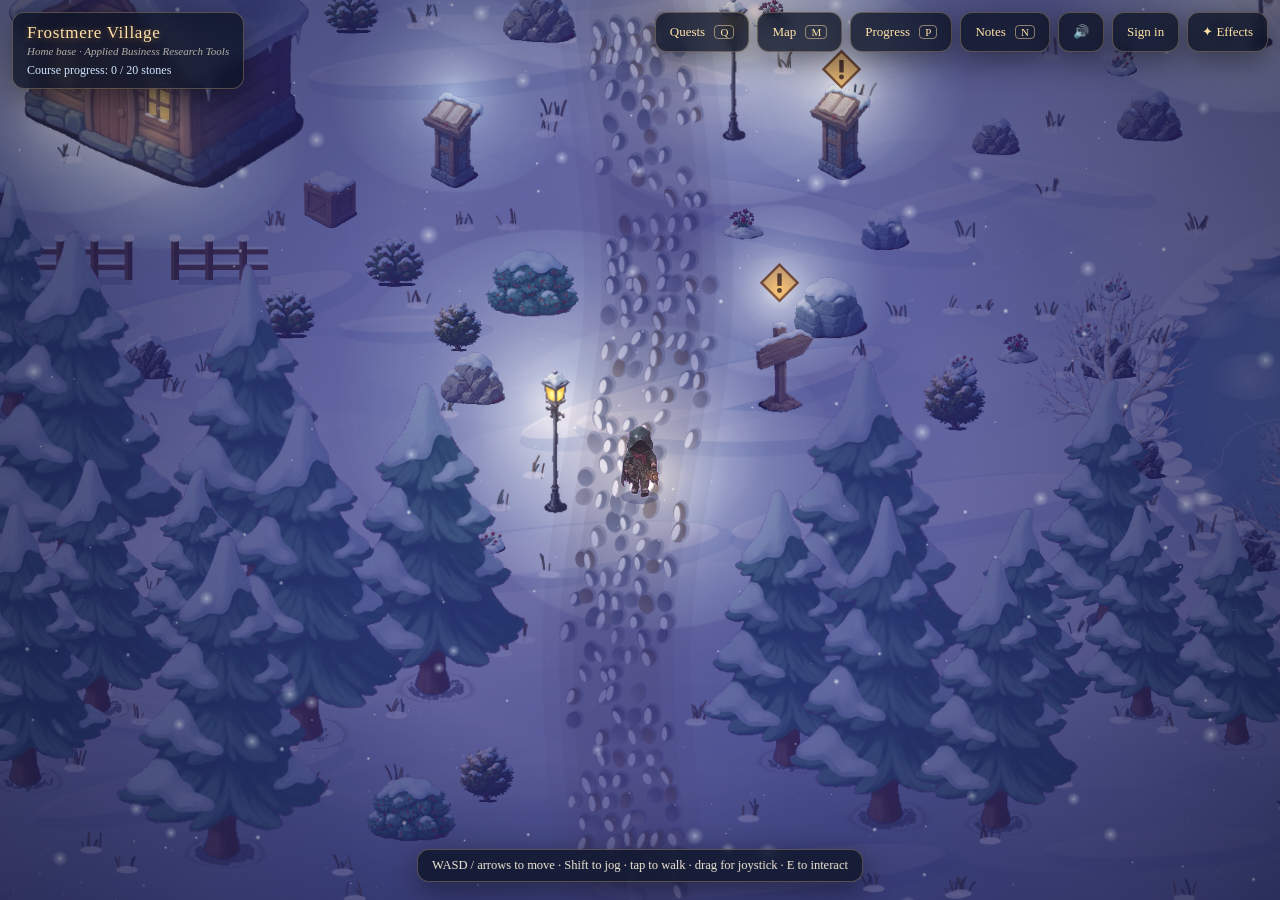
==== commit cb60e7de: "Greet returning players with a What's new screen Closes with × / Let's go / Esc, or fades on its own" ====
--- a/index.html
+++ b/index.html
@@ -158,7 +158,7 @@
   @keyframes narrIn{from{opacity:0;transform:translateY(4px)}to{opacity:1;transform:none}}
   @media (max-width:600px){#narr{bottom:12px}#narr p{font-size:14px}}
   body{position:fixed;inset:0}
-  #card,#log,#calc,#map,#fx,#report{overscroll-behavior:contain;touch-action:pan-y;-webkit-overflow-scrolling:touch}
+  #card,#log,#calc,#map,#fx,#report,#notes,#whatsnew{overscroll-behavior:contain;touch-action:pan-y;-webkit-overflow-scrolling:touch}
   .sc .cn{stroke:#2f7fb5;stroke-width:1.1;opacity:.45}
   .clock{float:right;margin-right:30px;font-variant-numeric:tabular-nums;color:#ffd27a}
   .exres td.mod{white-space:nowrap}.exres .ok{color:#8fe0a0}.exres .no{color:#ffb39a}
@@ -242,6 +242,17 @@
   #narr{width:min(620px,calc((100% - 24px)/var(--ts,1)))}
   #fx select{font:inherit;font-size:12.5px;background:rgba(0,0,0,.3);color:#f3ead8;border:1px solid rgba(255,214,150,.3);border-radius:6px;padding:2px 4px;margin-left:auto}
   .fb:empty{display:none}
+  #whatsnew{position:fixed;left:50%;top:50%;transform:translate(-50%,-50%);width:min(620px,calc((100vw - 20px)/var(--ts,1)));max-height:calc((100dvh - 40px)/var(--ts,1));overflow:auto;box-sizing:border-box;padding:20px 22px 16px;z-index:12;zoom:var(--ts,1);transition:opacity .6s ease,transform .6s ease}
+  #whatsnew.out{opacity:0;transform:translate(-50%,-46%)}
+  #whatsnew h2{margin:2px 0 12px;font-size:22px;color:#ffe2a8;font-weight:normal}#whatsnew .kicker{font-size:11px;letter-spacing:.12em;text-transform:uppercase;opacity:.6}
+  #whatsnew .close{position:absolute;right:10px;top:8px;background:none;border:none;color:#f3ead8;font-size:22px;cursor:pointer;opacity:.6;width:40px;height:40px}
+  #whatsnew .wn{display:grid;grid-template-columns:1fr 1fr;gap:10px 16px}
+  #whatsnew .wi{display:flex;gap:10px;align-items:flex-start}#whatsnew .wi i{font-style:normal;font-size:18px;width:26px;text-align:center;flex:none;margin-top:1px}
+  #whatsnew .wi b{display:block;font-weight:normal;color:#ffe2a8;font-size:14.5px}#whatsnew .wi span{font-size:12.8px;line-height:1.4;opacity:.85}
+  #whatsnew .wnf{display:flex;align-items:center;gap:14px;margin-top:16px}#whatsnew .wnbar{flex:1;height:3px;border-radius:2px;background:rgba(255,255,255,.1);overflow:hidden}
+  #whatsnew .wnbar i{display:block;height:100%;width:100%;background:#e9b35c;transition:width .1s linear}
+  #whatsnew .go{font:inherit;font-size:13.5px;padding:8px 16px;border-radius:9px;cursor:pointer;background:#e9b35c;color:#2a1d0c;border:none}
+  @media (max-width:600px){#whatsnew .wn{grid-template-columns:1fr}#whatsnew h2{font-size:19px}}
 </style>
 </head>
 <body>
@@ -271,6 +282,7 @@
 <div id="log" class="panel hidden" role="dialog" aria-label="Quest log"></div>
 <div id="map" class="panel hidden" role="dialog" aria-label="Map of Frostmere"></div>
 <div id="report" class="panel hidden" role="dialog" aria-label="Study report"></div>
+<div id="whatsnew" class="panel hidden" role="dialog" aria-label="What’s new"></div>
 <div id="notes" class="panel hidden" role="dialog" aria-label="Field notes"></div>
 <div id="hint" class="panel">WASD / arrows to move · Shift to jog · tap to walk · drag for joystick · E to interact</div>
 <button id="readBtn" class="panel hidden"><span></span> <kbd>E</kbd></button>
@@ -814,7 +826,7 @@
 };
 // stop the browser treating joystick drags as page gestures (pull-to-refresh, swipe-to-close):
 // block touch scrolling everywhere except inside the scrollable panels
-const scrollable=t=>t instanceof Element&&t.closest('#card,#log,#calc,#map,#fx,#report,#notes');
+const scrollable=t=>t instanceof Element&&t.closest('#card,#log,#calc,#map,#fx,#report,#notes,#whatsnew');
 document.addEventListener('touchmove',e=>{if(!scrollable(e.target))e.preventDefault();},{passive:false});
 cv.addEventListener('touchstart',e=>e.preventDefault(),{passive:false});
 cv.addEventListener('pointerup',endPtr);cv.addEventListener('pointercancel',endPtr);
@@ -3417,7 +3429,7 @@
 let toastT=0;
 function toast(msg,ms=2600){const t=$('toast');t.innerHTML=msg;t.classList.add('on');clearTimeout(toastT);toastT=setTimeout(()=>t.classList.remove('on'),ms);}
 function banner(title,sub){const b=$('banner');b.querySelector('b').textContent=title;b.querySelector('span').textContent=sub||'';b.classList.remove('on');void b.offsetWidth;b.classList.add('on');}
-const uiOpen=()=>!card.classList.contains('hidden')||!$('log').classList.contains('hidden')||!$('map').classList.contains('hidden')||!$('report').classList.contains('hidden')||!$('notes').classList.contains('hidden')||fading;
+const uiOpen=()=>!card.classList.contains('hidden')||!$('log').classList.contains('hidden')||!$('map').classList.contains('hidden')||!$('report').classList.contains('hidden')||!$('notes').classList.contains('hidden')||!$('whatsnew').classList.contains('hidden')||fading;
 
 /* ---------- dialogs ---------- */
 function openDialog(npc,i=0){
@@ -3831,7 +3843,7 @@
     const was=CLOUD.user;CLOUD.user=u;renderAcct();
     if(u&&!was){cloudPull(true);if(CLOUD.user)toast(`Signed in as <b>${esc(u.displayName||u.email||'player')}</b> — progress saves to your account.`);}
   })).catch(()=>{CLOUD.err='Cloud saves are unavailable right now — progress is saved on this device.';renderAcct();});
-  if(SAVE.seen.intro&&!SAVE.seen.cloudTip)setTimeout(showCloudTip,4000);
+  if(SAVE.seen.intro&&!SAVE.seen.cloudTip)setTimeout(()=>afterWhatsNew(()=>setTimeout(showCloudTip,700)),4000);
   addEventListener('visibilitychange',()=>{if(!CLOUD.user)return;if(document.hidden)cloudPush();else cloudPull(false);});
 }
 
@@ -3974,6 +3986,38 @@
   b.onclick=()=>startSession('Interpretation desk','Explain it',pickd.map(k=>{const [node,idx]=k.split('|');return {node,idx:+idx};}),res=>{
     toast(`Interpretation desk · ${res.filter(x=>!x.missed).length} / ${res.length} covered the key points`);quillOnce('barkDesk','Writing it out is harder than picking it — which is exactly why it works.');},'focus');
 }
+
+/* ---------- "what's new" greeting for returning players: closes itself after 15 s ---------- */
+const WHATS_NEW={v:2,items:[
+  ['❄','Crystal Reach is open','Modules 7–10: functional form, multicollinearity, serial correlation and heteroskedasticity — four new stones.'],
+  ['⏱','Practice final, with exam conditions','20 questions from all ten modules. Try it with one attempt per question and a countdown — then review every miss.'],
+  ['📈','Progress report','Strength by area, what to focus on next, and one-tap practice for your weakest topics. Press P.'],
+  ['↻','Spaced review','Questions you got right come back after 1, 3, 7, 16 and 35 days on the review board, so they stick.'],
+  ['✎','Interpretation desk','Explain a result in your own words, then compare with a model answer. Left of the south path.'],
+  ['📜','Field notes','Formulas and rules of thumb collect as you finish waypoints. Press N.'],
+  ['☀','Daily quest','Five questions a day from what’s due and what’s weak. Keep the streak for a free item.'],
+  ['☁','Play on any device','Sign in with Google to keep your progress everywhere. Plus a map (M), a “how sure?” check, chimes and text size.'],
+]};
+let wnQueue=[];
+const whatsNewOpen=()=>!$('whatsnew').classList.contains('hidden');
+function afterWhatsNew(fn){if(whatsNewOpen())wnQueue.push(fn);else fn();}
+function showWhatsNew(){
+  const W=$('whatsnew');SAVE.whatsNew=WHATS_NEW.v;persist();
+  W.innerHTML=`<button class="close" id="wnClose" aria-label="Close">×</button><div class="kicker">Welcome back</div><h2>What’s new in Frostmere</h2>
+    <div class="wn">${WHATS_NEW.items.map(([ic,t,d])=>`<div class="wi"><i>${ic}</i><div><b>${t}</b><span>${d}</span></div></div>`).join('')}</div>
+    <div class="wnf"><div class="wnbar"><i></i></div><button class="go" id="wnOk">Let’s go</button></div>`;
+  W.classList.remove('hidden','out');keys.clear();
+  let left=15000,last=Date.now(),hover=false,done=false;
+  const close=()=>{if(done)return;done=true;clearInterval(tm);W.classList.add('out');setTimeout(()=>{W.classList.add('hidden');W.classList.remove('out');const q=wnQueue;wnQueue=[];q.forEach(f=>f());},600);};
+  const bar=W.querySelector('.wnbar i');
+  const tm=setInterval(()=>{const now=Date.now();if(!hover)left-=now-last;last=now;bar.style.width=Math.max(0,left/150)+'%';if(left<=0)close();},100);
+  W.onmouseenter=()=>hover=true;W.onmouseleave=()=>hover=false;   // reading with the mouse over it pauses the countdown
+  $('wnClose').onclick=close;$('wnOk').onclick=close;
+  addEventListener('keydown',function k(e){if(e.key==='Escape'||e.key==='Enter'){close();removeEventListener('keydown',k);}});
+}
+// returning players see it on load; brand-new players get Quill's intro instead (and skip this release's list)
+if(!SAVE.seen.intro)SAVE.whatsNew=WHATS_NEW.v;
+else if((SAVE.whatsNew||0)<WHATS_NEW.v)setTimeout(showWhatsNew,1200);
 
 /* ==== js/09_narration.js ==== */
 /* ---------- Warden Quill's narrated intro ----------
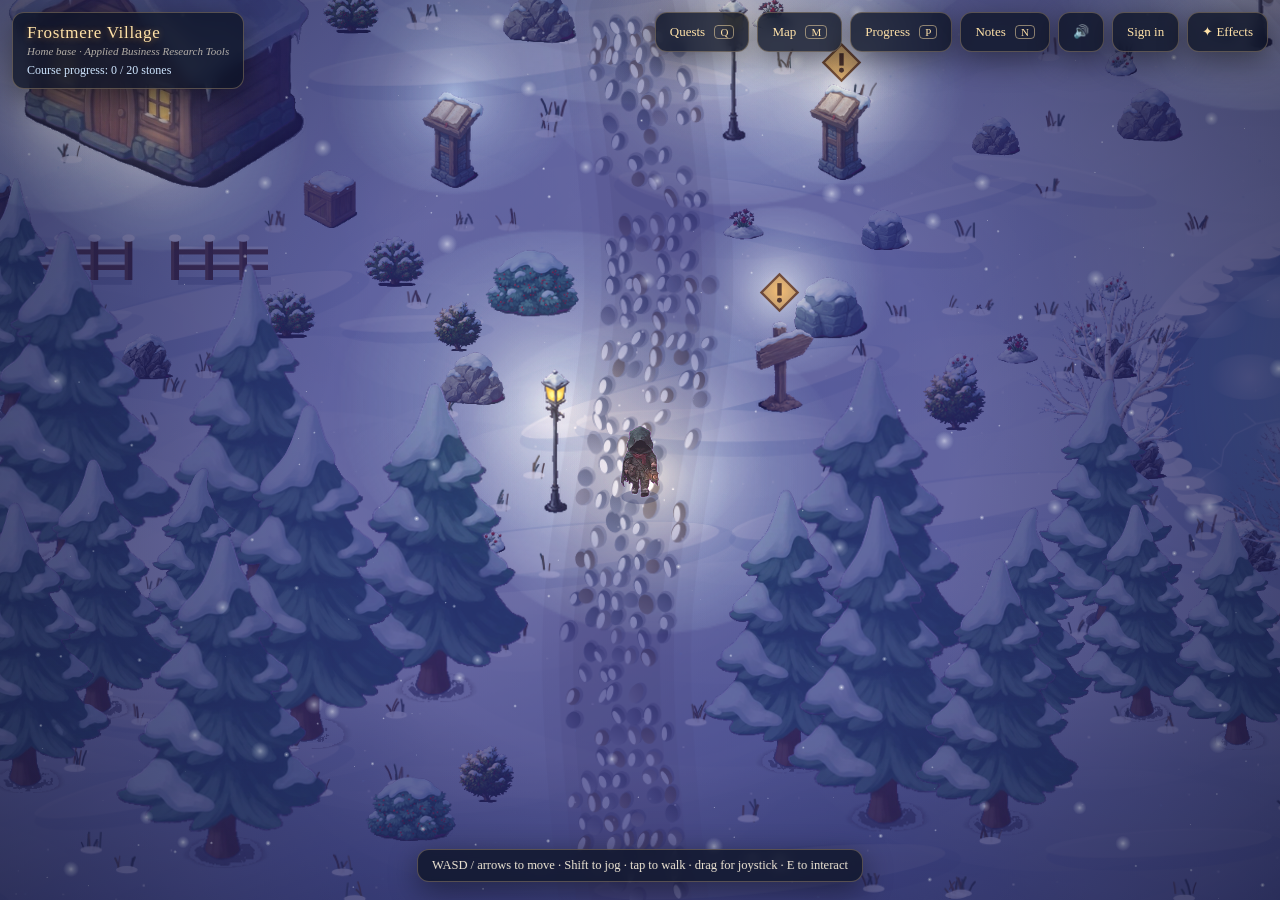
==== commit c4174979: "Accuracy audit fixes and Teach me mini-lectures - Audit: Big Andy question shows its estimates, clea" ====
--- a/index.html
+++ b/index.html
@@ -253,6 +253,16 @@
   #whatsnew .wnbar i{display:block;height:100%;width:100%;background:#e9b35c;transition:width .1s linear}
   #whatsnew .go{font:inherit;font-size:13.5px;padding:8px 16px;border-radius:9px;cursor:pointer;background:#e9b35c;color:#2a1d0c;border:none}
   @media (max-width:600px){#whatsnew .wn{grid-template-columns:1fr}#whatsnew h2{font-size:19px}}
+  #lecture{position:fixed;left:50%;top:50%;transform:translate(-50%,-50%);width:min(600px,calc((100vw - 20px)/var(--ts,1)));max-height:calc((100dvh - 40px)/var(--ts,1));overflow:auto;box-sizing:border-box;padding:18px 20px 14px;z-index:14;zoom:var(--ts,1);border-color:rgba(143,200,255,.35);background:rgba(16,22,40,.97);box-shadow:0 20px 60px rgba(0,0,0,.6)}
+  #lecture h2{margin:2px 0 10px;font-size:21px;color:#ffe2a8;font-weight:normal}#lecture .kicker{font-size:11px;letter-spacing:.12em;text-transform:uppercase;opacity:.6;margin-right:36px}
+  #lecture .close{position:absolute;right:10px;top:8px;background:none;border:none;color:#f3ead8;font-size:22px;cursor:pointer;opacity:.6;width:40px;height:40px;z-index:2}
+  #lecture .lec p{margin:0 0 10px;font-size:15px;line-height:1.55;opacity:.45;transition:opacity .4s;cursor:pointer;font-style:italic}
+  #lecture .lec p.past{opacity:.7}#lecture .lec p.on{opacity:1;color:#fff4dc}
+  #lecture .lacts{display:flex;gap:8px;align-items:center;flex-wrap:wrap;margin-top:6px}#lecture .lacts .meta{font-size:12px;opacity:.6}
+  .go.ghost{background:rgba(255,255,255,.04)!important;color:#ffe2a8!important;border:1px solid rgba(255,214,150,.4)!important}
+  #lecture .go{font:inherit;font-size:13px;padding:7px 13px;border-radius:9px;cursor:pointer;background:#e9b35c;color:#2a1d0c;border:none}
+  #report .fb2{display:flex;gap:6px;flex:none}
+  #map li .lnk{background:none;border:none;color:#ffd27a;text-decoration:underline;cursor:pointer;font:inherit;font-size:12px;padding:0}
 </style>
 </head>
 <body>
@@ -282,6 +292,7 @@
 <div id="log" class="panel hidden" role="dialog" aria-label="Quest log"></div>
 <div id="map" class="panel hidden" role="dialog" aria-label="Map of Frostmere"></div>
 <div id="report" class="panel hidden" role="dialog" aria-label="Study report"></div>
+<div id="lecture" class="panel hidden" role="dialog" aria-label="Teach me"></div>
 <div id="whatsnew" class="panel hidden" role="dialog" aria-label="What’s new"></div>
 <div id="notes" class="panel hidden" role="dialog" aria-label="Field notes"></div>
 <div id="hint" class="panel">WASD / arrows to move · Shift to jog · tap to walk · drag for joystick · E to interact</div>
@@ -826,7 +837,7 @@
 };
 // stop the browser treating joystick drags as page gestures (pull-to-refresh, swipe-to-close):
 // block touch scrolling everywhere except inside the scrollable panels
-const scrollable=t=>t instanceof Element&&t.closest('#card,#log,#calc,#map,#fx,#report,#notes,#whatsnew');
+const scrollable=t=>t instanceof Element&&t.closest('#card,#log,#calc,#map,#fx,#report,#notes,#whatsnew,#lecture');
 document.addEventListener('touchmove',e=>{if(!scrollable(e.target))e.preventDefault();},{passive:false});
 cv.addEventListener('touchstart',e=>e.preventDefault(),{passive:false});
 cv.addEventListener('pointerup',endPtr);cv.addEventListener('pointercancel',endPtr);
@@ -1886,6 +1897,7 @@
   const drawTools=()=>{
     const tb=card.querySelector('#ptools');if(!tb)return;const solved=card.querySelector('#fb').classList.contains('ok');
     let h=`<button class="tool" data-t="calc">Calculator</button>`;
+    if(!['exam','examc'].includes(run.mode)&&TEACH[stoneOfNode(it.node)])h+=`<button class="tool" data-t="teach">🎓 Teach me</button>`;
     if(run.mode==='stone'&&!solved){
       const inv=SAVE.inv,hasHint=!!p.hint;
       if(p.type==='mc')h+=`<button class="tool item" data-t="lens" ${inv.lens&&!it.lens?'':'disabled'}>Lens <i>${inv.lens}</i></button>`;
@@ -1895,6 +1907,7 @@
     tb.innerHTML=h;
     tb.querySelectorAll('button').forEach(b=>b.onclick=()=>{const k=b.dataset.t;
       if(k==='calc'){toggleCalc();return;}
+      if(k==='teach'){Teach.open(stoneOfNode(it.node));return;}
       if(!SAVE.inv[k])return;SAVE.inv[k]--;persist();
       if(k==='lens'){const wrong=[...pz.querySelectorAll('button.opt')].filter(x=>!x.disabled&&x.dataset.k!=String(p.a));const g=pick(wrong);if(g){g.disabled=true;g.classList.add('gone');}it.lens=true;feedback('', '<b>Lens:</b> one wrong answer struck out.');}
       if(k==='feather'){it.feather=true;feedback('', `<b>Feather — first step:</b> ${p.hint}`);}
@@ -2327,7 +2340,7 @@
     items:[{t:'Profits of a mix of corner shops and national chains',c:0},{t:'Cost overruns across routine launches and first-of-a-kind missions',c:0},{t:'Daily output of identical machines in one plant',c:1},{t:'Household spending across incomes from $20k to $2M',c:0}],
     why:'Whenever the size of the observation changes dramatically, ask whether the size of the error changes too.'},
    {type:'mc',q:'Which statement is correct?',
-    opts:['Heteroskedasticity harms inference; wrong form harms the fit','Both problems bias the coefficients in the same direction','Robust standard errors repair a wrong functional form too','Heteroskedasticity only arises in time-series data'],a:0,
+    opts:['Heteroskedasticity harms inference; a wrong form biases the estimates','Both problems bias the coefficients in the same direction','Robust standard errors repair a wrong functional form too','Heteroskedasticity only arises in time-series data'],a:0,
     why:'Mean problem vs variance problem: fixing standard errors cannot repair an incorrectly specified equation.'},
   ]};
 
@@ -2564,7 +2577,7 @@
     q:`Predict monthly sales revenue, in dollars, for PRICE = <b>$${p.toFixed(2)}</b> and ADVERT = <b>$${ad.toLocaleString()}</b>.`,a:pred,tol:15,pre:'$',
     hint:`Convert ADVERT to $1,000s (${ad/1000}), plug both into the equation, then multiply the result by 1,000.`,solution:`(${Exhibit.xl(d.b0)} + ${Exhibit.xl(d.b1)} × ${p} + ${Exhibit.xl(d.b2)} × ${ad/1000}) × 1,000 ≈ ${money(pred,0)}.`,
     why:'A prediction is a planning baseline. Competition, local events, service, and weather can all move the actual result.'};}},
-   {type:'mc',q:'Option A (cut price $0.10) leaves ~$791 before other costs; Option B (+$500 ads) leaves ~$432 after the ad spend. What should Andy conclude?',
+   {type:'mc',exhibit:Exhibit.eq('Course estimates: SALES ($000) = 118.91 − 7.908·PRICE + 1.863·ADVERT ($000)'),q:'Using the course’s Big Andy estimates: Option A (cut price $0.10) leaves ~$791 before other costs; Option B (+$500 ads) leaves ~$432 after the ad spend. What should Andy conclude?',
     opts:['A looks better, but neither figure is profit yet','Choose A — the model shows it earns $791 more profit','Choose B — ads build long-run sales the model can’t see','Either — the regression has already settled it'],a:0,
     why:'Regression compares expected outcomes; managers decide whether the expected gain justifies the cost and the risk.'},
   ]};
@@ -2920,7 +2933,7 @@
   ]};
 
 /* exam-guide gap: statistical significance is not causation */
-NODES['m5-three'].puzzles.push({type:'mc',q:'Customers who use the loyalty app spend more, and the app dummy is highly significant (p < 0.001). Does the app <b>cause</b> the extra spending?',
+NODES['m5-three'].puzzles.push({type:'mc',q:'Customers who use the loyalty app spend more, and the app dummy is highly significant (p &lt; 0.001). Does the app <b>cause</b> the extra spending?',
   opts:['Not necessarily — heavy spenders may choose the app','Yes — p < 0.001 rules out other explanations','Yes, as long as the model’s R² is also high','No — significant coefficients are never causal'],a:0,
   why:'A tiny p-value measures evidence against β = 0, not why the association exists. Causal claims need a design — like random assignment — that rules out self-selection and confounders.'});
 
@@ -3042,7 +3055,7 @@
       solution:`${b} × ${xb} / ${yb} = ${round(e,3)}.`,why:`A 1% rise in income is associated with about a ${round(e,2)}% rise in food spending — at the means. In a linear model the elasticity changes along the line.`};}},
     ]},
    {title:'Curves, lags, and the edge of the data',
-    teach:`<p><b>Quadratic:</b> with Y = β₀ + β₁X + β₂X², the slope at a point is <b>β₁ + 2β₂X</b>. If β₁ > 0 and β₂ < 0 the curve rises then falls, peaking at <b>X* = −β₁ / (2β₂)</b>.</p>
+    teach:`<p><b>Quadratic:</b> with Y = β₀ + β₁X + β₂X², the slope at a point is <b>β₁ + 2β₂X</b>. If β₁ &gt; 0 and β₂ &lt; 0 the curve rises then falls, peaking at <b>X* = −β₁ / (2β₂)</b>.</p>
     <p><b>Lags:</b> when cause and effect don’t happen together — advertising this month, sales next month — model the delay: Salesₜ = β₀ + β₁Advertisingₜ₋₁ + εₜ. The lag should come from how the business works, not a search for significance.</p>
     <p><b>Extrapolation:</b> every form is only checked inside the range you observed. Outside it, a polynomial can swing wildly, a log model can flatten too soon, and a straight line can miss a turning point.</p>
     <div class="ex">Residuals that <b>curve</b> systematically around zero (negative → positive → negative) say the shape is wrong: add the missing curve and re-estimate before trusting anything else.</div>`,
@@ -3139,7 +3152,7 @@
    {make:r=>{const rr_=round(rr(r,.80,.97),2),v=1/(1-rr_*rr_);return {type:'num',
     q:`A model has just two explanatory variables, and their correlation is <b>r = ${rr_}</b>. With only two Xs, the auxiliary R² is r². What is the VIF for each?`,a:v,tol:.05,
     hint:'Auxiliary R² = r²; then VIF = 1 / (1 − r²).',solution:`r² = ${round(rr_*rr_,4)}; VIF = 1 / (1 − ${round(rr_*rr_,4)}) = ${round(v,2)}.`,
-    why:`${v>10?'Serious':v>5?'A warning-level':'Mild'} multicollinearity. Note how fast VIF climbs as r approaches 1.`};}},
+    why:`${v>10?'Above 10: serious multicollinearity.':v>5?'Above 5: a warning sign.':'Just under the usual warning level of 5.'} Note how fast VIF climbs as r approaches 1.`};}},
    {type:'mc',q:'Which statement about the consequences of imperfect multicollinearity is correct?',
     opts:['Unbiased, but larger SEs and unstable estimates','Biased coefficients and a sharply lower R²','OLS can no longer be computed at all','Higher t-scores, so more looks significant'],a:0,
     why:'Not bias — less precision, larger p-values, unexpected signs more likely, and big swings when related variables are added or dropped.'},
@@ -3167,7 +3180,11 @@
 const DWT={20:{1:[1.20,1.41],2:[1.10,1.54],3:[1.00,1.68]},25:{1:[1.29,1.45],2:[1.21,1.55],3:[1.12,1.65]},
            30:{1:[1.35,1.49],2:[1.28,1.57],3:[1.21,1.65]},40:{1:[1.44,1.54],2:[1.39,1.60],3:[1.34,1.66]}};
 const SC_KIND={pos:'Positive serial correlation — residuals stay on one side in long runs',none:'No serial correlation — residuals jump around with no pattern',neg:'Negative serial correlation — residuals tend to flip sign every period'};
-function genAR(r,rho,n=30){const e=[];let prev=0;for(let t=0;t<n;t++){prev=rho*prev+rngGauss(r)*(rho?Math.sqrt(1-rho*rho):1);e.push(prev);}
+function genAR(r,rho,n=30){
+  const lag1=e=>{let a=0,b=0;for(let i=0;i<e.length;i++){b+=e[i]*e[i];if(i)a+=e[i]*e[i-1];}return a/b;};
+  for(let k=0;k<40;k++){const e=genAR1(r,rho,n),c=lag1(e);if(rho>0?c>.45:rho<0?c<-.45:Math.abs(c)<.15)return e;}
+  return genAR1(r,rho,n);}
+function genAR1(r,rho,n){const e=[];let prev=0;for(let t=0;t<n;t++){prev=rho*prev+rngGauss(r)*(rho?Math.sqrt(1-rho*rho):1);e.push(prev);}
   const m=e.reduce((a,b)=>a+b,0)/n;return e.map(v=>round((v-m)*10,2));}
 const timePlot=e=>Exhibit.scatter(e.map((_,i)=>i+1),e,{xl:'Time period',yl:'Residual',hline:0,connect:true,title:'Residuals over time'});
 const dwOf=e=>{let num=0,den=0;e.forEach((v,i)=>{den+=v*v;if(i)num+=(v-e[i-1])**2;});return num/den;};
@@ -3269,7 +3286,7 @@
  {make:r=>({exhibit:residPlot(genResid(r,'spray'),'Store size'),
   q:'Explain what this residual plot tells you about the model and what it means for a manager reading its p-values.',
   model:'The residuals fan out as store size grows — the errors are much bigger for large stores. That is heteroskedasticity: the constant-variance assumption fails. The coefficients aren’t biased by this alone, but the usual standard errors are wrong, so the reported p-values and confidence intervals can’t be trusted as printed; robust standard errors (after checking the model’s form) are the usual response.',
-  points:['Spread grows with store size (a fan / spray)','Names it heteroskedasticity / non-constant variance','Coefficients still unbiased','Standard errors and p-values are unreliable']})},
+  points:['Spread grows with store size (a fan / spray)','Names it heteroskedasticity / non-constant variance','Coefficients still unbiased','Standard errors and p-values are unreliable'],why:'Spread problems hit the model’s reported precision, not the center of its estimates.'})},
 ]);
 EXPLAIN(5,'Explain a significance result',[
  {exhibit:Exhibit.table(['','Coefficient','Std. error','t','p-value'],[['Training hours','0.84','0.29','2.90','0.006'],['Bonus ($000)','0.02','0.01','2.10','0.042']]),
@@ -3293,7 +3310,7 @@
   why:'Interpret in percentages, report in dollars, and stay inside the data.'},
 ]);
 EXPLAIN(8,'Explain multicollinearity',[
- {exhibit:Exhibit.table(['','Coefficient','p-value','VIF'],[['TV ads','2.9','0.31','11.4'],['Online ads','2.1','0.38','11.4'],['Model: R² = 0.91, F-test p < 0.001','','','']]),
+ {exhibit:Exhibit.table(['','Coefficient','p-value','VIF'],[['TV ads','2.9','0.31','11.4'],['Online ads','2.1','0.38','11.4'],['Model: R² = 0.91, F-test p &lt; 0.001','','','']]),
   q:'A manager concludes that neither ad channel works because neither is significant. Explain why that’s the wrong conclusion and what you’d do.',
   model:'The overall F-test is highly significant and R² is high, so the two channels matter jointly. Their VIFs above 10 show severe multicollinearity: TV and online spend move together, so the model can’t separate their individual effects and their standard errors are inflated — that’s why the individual p-values look weak. The estimates aren’t biased, just imprecise. I wouldn’t drop a channel to “fix” it (that risks omitted-variable bias); I’d report their combined effect or get more varied data.',
   points:['Jointly significant: F-test and R² show the ads matter together','High VIFs = severe multicollinearity; the two move together','Weak t-tests come from inflated standard errors, not irrelevance','Don’t just drop one — risk of omitted-variable bias'],
@@ -3313,6 +3330,117 @@
   points:['Breusch–Pagan searches only linear patterns','White also searches squared/interaction patterns — a wider search','Not a contradiction: White found something BP couldn’t look for','Check functional form first, then robust standard errors if needed'],
   why:'Don’t choose the test that gives the answer you prefer.'},
 ]);
+
+/* ==== content/y_teach.js ==== */
+/* ==========================================================================
+   "TEACH ME" MINI-LECTURES — one per stone, in Warden Quill's voice.
+   Each is ~45–75 seconds spoken. Lines are the subtitle chunks and, for the
+   voice actor, the script. Voice clips (optional) live at
+   assets/voice/teach_<stone-id>.mp3 — without one, the subtitles play alone.
+   Written for the ear: numbers and symbols are spelled the way they're said.
+   ========================================================================== */
+const TEACH={
+'m1-signs':{t:'Signs come from theory',lines:[
+ "Before you ever open the data, ask a simple question: which way should each factor push the result?",
+ "Raise your own price, and you'd expect fewer sales — a negative sign. If a rival raises theirs, customers drift to you — a positive sign. Give customers bigger budgets, and demand usually rises — positive again.",
+ "That is theory's job: direction. The data's job is size — how big the effect is, and how sure we can be.",
+ "So write your expected signs down first. And when the estimate arrives with the sign you predicted, don't celebrate yet. Ask the manager's question: is it big enough, and precise enough, to change what we do?"]},
+'m1-cross':{t:'Cause, or coincidence?',lines:[
+ "When two things move together, there are four stories that could explain it.",
+ "One: A causes B. Two: B causes A — reverse causality, like stores getting extra security because they already had more theft. Three: a hidden third factor drives both — hot weather sells both ice cream and sunscreen. Four: pure coincidence.",
+ "A regression coefficient can't tell these apart on its own. A careful design can. If you randomly assign who gets a discount, the two groups are alike in every other way — so the difference is the discount.",
+ "Remember the difference between the error and the residual, too. The error is the true, unseen miss. The residual — actual minus predicted — is the miss you can actually compute."]},
+'m1-magic':{t:'Predictions and residuals',lines:[
+ "A fitted line turns an input into a prediction. Plug in the value — coded exactly the way the model was built — and read off the answer.",
+ "At the Magic Hill booth, height is measured in inches above five feet. So someone five foot nine is a nine, not sixty-nine. Coding it that way also makes the intercept mean something: the predicted weight of a five-foot customer.",
+ "The residual is actual minus predicted. Negative means the model guessed too high. Positive means it guessed too low.",
+ "And judge the model in the units that matter. Here, that's dollars: within ten pounds you keep two dollars, miss by more and you lose three."]},
+'m1-units':{t:'Reading a coefficient in real units',lines:[
+ "A coefficient is a rate, measured in the units of the problem. Read it slowly: one more unit of X goes with this many units of Y, holding the other factors steady.",
+ "If income is coded in hundreds of dollars, a slope of ten means each extra hundred dollars of weekly income goes with about ten more dollars of food spending. Not each extra dollar.",
+ "To forecast, convert first. Two thousand dollars a week is a twenty in hundreds. Then substitute.",
+ "As for the intercept: it's the prediction when every X is zero. If zero is far outside your data — a house with no square feet — don't read it literally. Trust the slope inside the range you actually observed."]},
+'m1-ledger':{t:'Reading Excel output in order',lines:[
+ "Excel hands you a wall of numbers. Read it in a sensible order, and it becomes a story.",
+ "First, the signs and units. Do they make sense? Second, the sizes. Do they matter for the decision? Third, precision — the standard errors, t statistics, and p-values. Fourth, the fit and the residuals. And last, whether the whole specification is believable.",
+ "To scale a decision, multiply. If each customer adds about four million dollars a year, five more customers add about twenty million. The intercept drops out of any change.",
+ "Then bring back the caution: is it causal, can the operation handle it, and how wide is the uncertainty?"]},
+'m2-ols':{t:'How least squares picks the line',lines:[
+ "Ordinary least squares chooses the line that makes the sum of the squared residuals as small as possible.",
+ "Why square them? Because positive and negative misses would otherwise cancel out — and because squaring punishes big misses more than small ones.",
+ "With an intercept, the residuals always add up to zero. That's a built-in property, not evidence that the model is right.",
+ "The total variation in Y splits into two parts: what the model explains, and what's left over. R squared is the explained share — regression sum of squares divided by total sum of squares. And remember the words: OLS is the estimator, the recipe. The number it produces is the estimate."]},
+'m2-andy':{t:'Holding other factors constant',lines:[
+ "In a multiple regression, each coefficient answers one question: what happens to Y when this X rises by one unit, with the others held fixed?",
+ "At Big Andy's, sales are in thousands of dollars and price is in dollars. A price coefficient of about minus seven point nine means a one-dollar price increase goes with roughly seven thousand nine hundred dollars less monthly revenue — with advertising held constant.",
+ "Scale it to the move you're considering. A ten-cent price cut: point one times seven point nine, about seven hundred ninety dollars more revenue.",
+ "But revenue isn't profit. More burgers mean more food and labor. The regression compares expected outcomes; the manager still has to weigh costs and risk."]},
+'m2-fit':{t:'R squared and adjusted R squared',lines:[
+ "R squared is the share of the variation in Y, in this sample, that the model explains. It describes fit. It does not prove cause, and it doesn't promise good forecasts.",
+ "Here's the catch: adding any variable — even random noise — can never lower R squared. So R squared rewards clutter.",
+ "Adjusted R squared charges a price for every extra variable. If a new driver doesn't pull its weight, adjusted R squared falls.",
+ "Two rules. Only compare these numbers between models with the same dependent variable, in the same units. And even a big jump in fit doesn't earn a variable its place without a sensible reason it belongs."]},
+'m3-design':{t:'Building a model, step by step',lines:[
+ "Good models are built, not discovered. There are six steps.",
+ "One: anchor the question in a real mechanism. Two: specify Y, the Xs, their units, and the shape. Three: write down the expected signs. Four: inspect the data and justify any changes. Five: estimate and evaluate. Six: document it, so someone else could reproduce and challenge it.",
+ "Step one matters most. Pulling every column into a regression to see what sticks is mining, not modeling.",
+ "And when one observation looks wildly unusual, don't delete it to tidy the fit. Flag it, check the records, and exclude it only with a reason you could defend out loud."]},
+'m3-dummy':{t:'Dummy variables',lines:[
+ "A dummy variable turns a yes-or-no fact into a number: one if it applies, zero if it doesn't.",
+ "Its coefficient is the difference from the baseline group, holding the other factors constant. A degree dummy of two point eight, with salary in thousands, means degree holders earn about two thousand eight hundred dollars more than otherwise similar people without one.",
+ "With several categories, you include one fewer dummy than there are groups. The group you leave out is the baseline that every coefficient is compared against.",
+ "Include all of them alongside an intercept, and they add up to exactly the intercept's column. That's perfect multicollinearity — the dummy-variable trap. And never code categories as one, two, three. That invents an order that isn't there."]},
+'m4-seven':{t:'The seven ground rules',lines:[
+ "Regression leans on seven classical assumptions. One: the model is linear in its coefficients. Two: the error averages zero. Three: no endogeneity — the Xs aren't tangled up with the error. Four: no serial correlation. Five: constant error variance. Six: no perfect multicollinearity. Seven, optional: normally distributed errors.",
+ "When one through six hold, the Gauss–Markov theorem says OLS is BLUE: the best linear unbiased estimator.",
+ "Not all broken rules hurt the same way. Endogeneity — say, an omitted factor that moves with your X — biases the coefficients themselves.",
+ "Serial correlation and changing variance usually leave the coefficients centered correctly, but make the standard errors and tests unreliable. Biased means aimed at the wrong target. Imprecise means aimed right, but shaky."]},
+'m4-plots':{t:'Reading residual plots',lines:[
+ "Plot the residuals against X or against the predictions. What you hope to see is a calm, even band around zero.",
+ "A spray that widens as X grows, a funnel that narrows, or a bow-tie — those are changing variance, called heteroskedasticity.",
+ "A curve is different. If the residuals bend — negative, then positive, then negative — the model's shape is wrong, or a driver is missing.",
+ "For single points, divide each residual by the regression's standard error. Anything beyond plus or minus two gets a closer look — not automatic deletion. And remember: more data shrinks standard errors, roughly with one over the square root of the sample size. It does not cure bias."]},
+'m5-tests':{t:'Setting up a hypothesis test',lines:[
+ "A test starts with two claims. The null hypothesis is the benchmark — usually, no effect. The alternative is what you'll conclude if the evidence is strong enough.",
+ "Let theory choose the tail. If you expect a positive effect, test whether beta is greater than zero. Expect negative, test the left tail. If either direction would matter, use two tails.",
+ "The t statistic is the estimate divided by its standard error, with n minus k minus one degrees of freedom. Compare it with the critical value. And we never prove the null — we only reject it, or fail to.",
+ "Two ways to be wrong. Type one: rejecting a null that's true — a false alarm. Type two: missing an effect that's real. When a miss could be dangerous, like a safety defect, you may accept more false alarms."]},
+'m5-three':{t:'p-values, intervals, and the F-test',lines:[
+ "Excel's p-value tests one thing: whether the coefficient is zero, two-sided. If it's at or below your alpha, reject.",
+ "A confidence interval says the same thing more usefully: the estimate, plus or minus the critical value times the standard error. If zero sits outside it, reject — and you also see the plausible range.",
+ "The F-test asks whether the variables, together, explain anything at all. A significant F says the group matters. It doesn't say which member.",
+ "Two last cautions. Significant is not the same as important — a tiny effect can be very precise. And significant is not the same as causal. A small p-value tells you the association is unlikely to be zero, not why it exists."]},
+'m6-trial':{t:'Experiments and cause',lines:[
+ "To know what something causes, you need to know what would have happened without it. That's the counterfactual — and for any one store, we can never see both versions.",
+ "So we build a stand-in: a control group. And the cleanest way to make the control group a fair comparison is random assignment. Flip a coin for which stores get the extra advertising, and the two groups end up alike in everything but the advertising, on average.",
+ "Then regress sales on a treatment dummy. The intercept is the control group's average. The coefficient is the treatment average minus the control average.",
+ "Randomization earns the causal reading. Sample size still decides how precise it is — ten stores is a lesson, not a verdict."]},
+'m6-omit':{t:'Leaving out what matters',lines:[
+ "Leave out a variable that matters, and its effect doesn't vanish. It slips into the error term — and if it moves with one of your Xs, that X takes the credit.",
+ "Omitted-variable bias needs two things at once: the missing variable affects Y, and it's correlated with an included X. The bias equals its effect times that correlation slope. Same signs, you overestimate. Opposite signs, you underestimate.",
+ "Including a useless variable is the gentler mistake. It doesn't bias the others; it just adds noise.",
+ "So judge a variable by theory first, then its t test, adjusted R squared, and whether the other coefficients shift when it comes and goes. Checking that a result survives sensible alternatives is sensitivity analysis. Hunting until something looks significant is data mining."]},
+'m7-form':{t:'Choosing the right shape',lines:[
+ "OLS only needs the model to be linear in its coefficients. You're free to use squares and logs of the variables — so pick the shape that matches how the business works.",
+ "A constant effect per unit: linear. A constant percentage response — an elasticity: logs on both sides. Diminishing returns: log of X. Steady percentage growth: log of Y. A rise that peaks and then falls: add a squared term.",
+ "In a quadratic, the slope changes with X: beta one plus two times beta two times X. The peak sits at minus beta one over two beta two.",
+ "Use a lag when the effect arrives later, like advertising that pays off next month. And be wary of predicting far outside your data. That's where a wrong shape does the most damage."]},
+'m8-multi':{t:'When two factors move together',lines:[
+ "Perfect multicollinearity means one X is an exact copy of others — square feet and square meters, say. OLS simply can't separate them.",
+ "The common case is imperfect: TV and online ad budgets that rise together. OLS still works, and the estimates stay unbiased. But they become imprecise — larger standard errors, smaller t statistics, and coefficients that swing when you add or drop a related variable.",
+ "The classic warning sign: a high R squared and a significant F-test, but few significant individual coefficients. Together they matter; the model can't say who deserves the credit.",
+ "The variance inflation factor measures it: one divided by one minus the R squared from regressing that X on the others. Above five is a warning; above ten is serious. Often the best response is to do nothing. Dropping a variable that belongs just swaps imprecision for bias."]},
+'m9-serial':{t:'Errors that echo over time',lines:[
+ "In time-series data, this period's error can spill into the next. Positive serial correlation — the common business case — shows up as long runs of residuals on the same side of zero. Negative shows up as residuals flipping sign every period.",
+ "Sometimes it's pure: the model is right, and shocks just take time to fade. Often it's impure: a missing trend, a missing season, a missing lag, or the wrong shape.",
+ "Either way, the usual standard errors tend to be too small, so the p-values look more convincing than they should.",
+ "The Durbin–Watson statistic checks for it. Near two, no problem. Toward zero, positive correlation. Below the lower critical value, reject. Above the upper value, don't. In between, the test is inconclusive. And it doesn't work when last period's Y is one of your explanatory variables."]},
+'m10-hetero':{t:'Errors that grow with size',lines:[
+ "Heteroskedasticity means the size of the errors changes across observations — usually growing with scale. Mix corner shops and national chains in one model, and the big ones miss by bigger amounts.",
+ "It shows up as a spray, a funnel, or a bow-tie in the residual plot. A curve is a different problem: the wrong functional form.",
+ "The coefficients aren't biased by it. But the usual standard errors are wrong, so the t tests, p-values, and confidence intervals can't be trusted as printed.",
+ "Two tests check it, by regressing the squared residuals on the explanatory variables. Breusch–Pagan uses the Xs themselves. White adds their squares and products, a wider search, so the two can disagree. The statistic is n times R squared. Fix the shape of the model first; if the spread still changes, use robust standard errors."]},
+};
 
 /* ==== content/z_caches.js ==== */
 /* ==========================================================================
@@ -3382,10 +3510,10 @@
 /* ---- Crystal Reach: Modules 7–10 ---- */
 CACHE('m7-form','feather',{make:r=>{const b=round(rr(r,.00035,.00048),6),P=ri(r,10,50)*10000,S=ri(r,12,32)*100;
   return {type:'num',exhibit:Exhibit.eq(`ln(Price) = 10.84 + ${b}·SQFT`),q:`In this semilog-on-Y model, the slope is β₁ × Price. How many dollars does one more square foot add to a house whose predicted price is <b>${money(P,0)}</b>?`,a:b*P,tol:.06,pre:'$',
-   hint:'Slope = β₁ × Y',solution:`${b} × ${P.toLocaleString()} = ${money(b*P,2)}.`,why:`In ln(Y) models the dollar effect grows with the price level (and the elasticity at ${S} sq. ft. would be β₁ × SQFT = ${round(b*S,2)}).`};}});
+   hint:'Slope = β₁ × Y',solution:`${b} × ${P.toLocaleString()} = ${money(b*P,2)}.`,why:`In ln(Y) models the dollar effect grows with the price level (and the elasticity at ${S} sq. ft. would be β₁ × SQFT = ${(b*S).toFixed(2)}).`};}});
 CACHE('m8-multi','lens',{make:r=>{const vars=[['Cadence',round(rr(r,.82,.93),2)],['Pad capacity',round(rr(r,.7,.86),2)],['Payload mass',round(rr(r,.15,.45),2)]],k=ri(r,0,2),R=vars[k][1],v=1/(1-R);
   return {type:'num',exhibit:Exhibit.table(['Variable','Auxiliary R²'],vars.map(x=>[x[0],x[1]])),q:`What is the VIF for <b>${vars[k][0]}</b>?`,a:v,tol:.02,
-   hint:'VIF = 1 / (1 − auxiliary R²)',solution:`1 / (1 − ${R}) = ${round(v,2)}.`,why:v>10?'Serious multicollinearity for this variable.':v>5?'Warning-level multicollinearity.':'Low — this variable isn’t the source of the overlap.'};}});
+   hint:'VIF = 1 / (1 − auxiliary R²)',solution:`1 / (1 − ${R}) = ${round(v,2)}.`,why:v>10?'Above 10: serious multicollinearity for this variable.':v>5?'Above 5: a warning sign for this variable.':'Below the usual warning level of 5 — not alarming on its own.'};}});
 CACHE('m9-serial','charm',{make:r=>{let e=genAR(r,.8,6).map(v=>round(v/4,2));const num=e.slice(1).reduce((s,v,i)=>s+(v-e[i])**2,0),den=e.reduce((s,v)=>s+v*v,0),dw=num/den;
   return {type:'num',exhibit:Exhibit.table(['t','eₜ'],e.map((v,i)=>[i+1,fmtNum(v)])),q:'Compute the Durbin–Watson statistic for these six residuals.',a:dw,tol:.012,
    hint:'Find each eₜ − eₜ₋₁ (five of them), square and add; divide by the sum of squared residuals.',solution:`Σ(eₜ − eₜ₋₁)² = ${round(num,4)}; Σeₜ² = ${round(den,4)}; DW = ${round(dw,3)}.`,why:dw<1.5?'Well below 2: these residuals persist.':'Not far from 2.'};}});
@@ -3447,12 +3575,12 @@
   if(!n||n.sealed){showCard(`<div class="kicker">${esc(n?.kicker||'Sealed stone')}</div><h2>${esc(n?.title||'Sealed')}</h2><p class="say">${n?.sealedText||'This stone is still sealed. Its quests are added in a later build.'}</p>`);return;}
   const L=lessonsOf(id).length,ld=lessonsDone(id),prev=SAVE.done[id];
   if(nodeState(id)==='frozen'){
-    showCard(`<div class="kicker">${esc(n.kicker)} · frozen</div><h2>${esc(n.title)}</h2><p class="say">The stone rejected your answers and froze solid. To thaw it, finish its waypoints on the path behind you, in order — each is a short lesson with practice questions.</p>${lessonListHtml(id)}<p class="meta">${ld} of ${L} waypoints complete</p>`);return;}
+    showCard(`<div class="kicker">${esc(n.kicker)} · frozen</div><h2>${esc(n.title)}</h2><p class="say">The stone rejected your answers and froze solid. To thaw it, finish its waypoints on the path behind you, in order — each is a short lesson with practice questions.</p>${lessonListHtml(id)}<p class="meta">${ld} of ${L} waypoints complete</p><div class="acts"></div>`);addTeach(id);return;}
   const rule=L&&!prev?(ld<L?`<p class="rule">Restore it with <b>at most one miss</b>. Miss ${FREEZE_AT} or more and it freezes until you finish its ${L} waypoints (${ld} done so far). Feeling unsure? The waypoints are on the path just before this stone.</p>`
       :`<p class="rule">You've finished all ${L} waypoints. Restore it with at most one miss — it won't freeze again.</p>`):'';
   showCard(`<div class="kicker">${esc(n.kicker)}</div><h2>${esc(n.title)}</h2><p class="say">${n.intro}</p>${rule}
     <p class="meta">${n.puzzles.length} challenges${prev?` · best first-try score ${prev.best} / ${n.puzzles.length}`:''}${invText()?` · you carry ${invText()}`:''}</p><div class="acts"></div>`);
-  const b=btn(prev?'Study again':'Challenge the stone','primary');card.querySelector('.acts').appendChild(b);b.focus();
+  const b=btn(prev?'Study again':'Challenge the stone','primary');card.querySelector('.acts').appendChild(b);b.focus();addTeach(id);
   b.onclick=()=>startSession(n.title,n.kicker,n.puzzles.map((_,idx)=>({node:id,idx})),items=>{
     const miss=items.filter(x=>x.missed).length,first=items.length-miss,wasDone=!!SAVE.done[id],regBefore=regionDone(curScene);
     if(wasDone){SAVE.done[id].best=Math.max(first,SAVE.done[id].best);persist();toast(`Studied again · ${first} / ${items.length} on the first try`);return;}
@@ -3474,7 +3602,7 @@
   if(st==='blocked'){showCard(`<div class="kicker">${esc(kick)}</div><h2>${esc(L.title)}</h2><p class="say">The pages are blank for now. Waypoints open in order — finish <b>${esc(Ls[j-1].title)}</b> first; it's back along the path.</p>`);return;}
   showCard(`<div class="kicker">${esc(kick)}</div><h2>${esc(L.title)}</h2><div class="teach">${L.teach}</div>
     <p class="meta">${L.practice.length} practice question${L.practice.length>1?'s':''}${SAVE.lessons[lid]?' · completed':''}</p><div class="acts"></div>`);
-  const b=btn(SAVE.lessons[lid]?'Practice again':'Practice','primary');card.querySelector('.acts').appendChild(b);b.focus();
+  const b=btn(SAVE.lessons[lid]?'Practice again':'Practice','primary');card.querySelector('.acts').appendChild(b);b.focus();addTeach(id);
   b.onclick=()=>startSession(L.title,kick,L.practice.map((_,idx)=>({node:lid,idx})),()=>{
     const was=SAVE.lessons[lid];SAVE.lessons[lid]=true;
     const all=lessonsDone(id)===Ls.length;
@@ -3616,13 +3744,14 @@
 ;
   for(const r of R){const un=regionUnlocked(r.id),req=r.requires?regionById(r.requires).name:'';
     const items=r.nodes.map(id=>{const n=NODES[id],st=un?nodeState(id):'sealed',L=lessonsOf(id).length;
-      return `<li>${icon(st)}<span><b>${esc(n.title)}</b> — ${COURSE.about[id]||esc(n.kicker||'')}<em>${st==='done'?'restored':st==='frozen'?'frozen — finish its waypoints':un?`${L?`${lessonsDone(id)} of ${L} lessons done`:''}`:'locked'}${n.kicker?` · <span class="tag">${esc(n.kicker.split('·')[0].trim())}</span>`:''}</em></span></li>`;}).join('');
+      return `<li>${icon(st)}<span><b>${esc(n.title)}</b> — ${COURSE.about[id]||esc(n.kicker||'')}${TEACH[id]?` <button class="lnk" data-teach="${id}">🎓 teach me</button>`:''}<em>${st==='done'?'restored':st==='frozen'?'frozen — finish its waypoints':un?`${L?`${lessonsDone(id)} of ${L} lessons done`:''}`:'locked'}${n.kicker?` · <span class="tag">${esc(n.kicker.split('·')[0].trim())}</span>`:''}</em></span></li>`;}).join('');
     const tag=(r.sub.split('·')[0]||'').trim();
     h+=sec(r.id,r.name,tag,`<ul>${items}</ul>${un&&r.id!==here?`<div class="acts" style="justify-content:flex-start;margin-top:8px"><button class="go" data-go="${r.id}">Travel to ${esc(r.name)}</button></div>`:''}`,!un,`Opens once every stone in ${esc(req)} is restored.`);}
   if(here!=='hub')h+=`<div class="acts" style="justify-content:flex-start"><button class="go" data-go="hub">Return to the village</button></div>`;
   const M=$('map');M.innerHTML=h;
   $('mapClose').onclick=()=>M.classList.add('hidden');
   M.querySelectorAll('[data-go]').forEach(b=>b.onclick=()=>{M.classList.add('hidden');const to=b.dataset.go;travel(to,to==='hub'?('from'+here[0].toUpperCase()+here.slice(1)):'fromHub');});
+  M.querySelectorAll('[data-teach]').forEach(b=>b.onclick=()=>Teach.open(b.dataset.teach));
   M.querySelectorAll('svg .rg').forEach(g=>g.onclick=()=>$('mr-'+g.dataset.r)?.scrollIntoView({behavior:'smooth',block:'start'}));
 }
 function toggleMap(){const M=$('map');if(M.classList.contains('hidden')){$('log').classList.add('hidden');$('report').classList.add('hidden');$('notes').classList.add('hidden');renderMap();M.classList.remove('hidden');keys.clear();}else M.classList.add('hidden');}
@@ -3638,7 +3767,7 @@
 function tryRead(){if(nearI&&!uiOpen())nearI.act();}
 readBtn.onclick=tryRead;
 addEventListener('keydown',e=>{const k=e.key.toLowerCase();if(k==='q'&&card.classList.contains('hidden'))toggleLog();if(k==='m'&&card.classList.contains('hidden'))toggleMap();if(k==='n'&&card.classList.contains('hidden'))toggleNotes();
-  if(k==='escape'){closeCard();['log','map','notes'].forEach(x=>$(x).classList.add('hidden'));}
+  if(k==='escape'){if(Teach.open_){Teach.close();return;}closeCard();['log','map','notes'].forEach(x=>$(x).classList.add('hidden'));}
   if(k==='enter'&&!uiOpen())tryRead();});
 function travel(to,spawnKey){
   fading=true;const f=$('fade');f.classList.add('on');
@@ -3988,7 +4117,9 @@
 }
 
 /* ---------- "what's new" greeting for returning players: closes itself after 15 s ---------- */
-const WHATS_NEW={v:2,items:[
+const WHATS_NEW={v:3,items:[
+  ['🎓','Teach me','Stuck on a stone? Tap “Teach me” for a one-minute refresher from Warden Quill — on every stone card, inside questions, on the map and in your progress report.'],
+  ['✓','Accuracy pass','Every question was checked against the course. A few numbers, labels and generated charts were tightened so the right answer is always clear.'],
   ['❄','Crystal Reach is open','Modules 7–10: functional form, multicollinearity, serial correlation and heteroskedasticity — four new stones.'],
   ['⏱','Practice final, with exam conditions','20 questions from all ten modules. Try it with one attempt per question and a countdown — then review every miss.'],
   ['📈','Progress report','Strength by area, what to focus on next, and one-tap practice for your weakest topics. Press P.'],
@@ -4156,7 +4287,7 @@
   if(R.focus.length){
     h+=`<h3 class="rh">Focus next</h3><div class="focus">`;
     R.focus.forEach((a,i)=>{const why=a.mastery!==null?`${pct(a.mastery)} right on your recent tries${a.weakStone?` · weakest: ${esc(NODES[a.weakStone.id].title)}`:''}`:a.seen?`only ${a.seen} of ${a.total} questions tried so far`:'not started yet';
-      h+=`<div class="fc"><div><b>${i+1}. ${esc(a.name)}</b><span>${why}${a.pinned?` · ${a.pinned} on the review board`:''}</span></div><button class="go" data-pr="${a.m}">Practice now</button></div>`;});
+      h+=`<div class="fc"><div><b>${i+1}. ${esc(a.name)}</b><span>${why}${a.pinned?` · ${a.pinned} on the review board`:''}</span></div><span class="fb2">${a.weakStone&&TEACH[a.weakStone.id]?`<button class="go ghost" data-tc="${a.weakStone.id}">🎓 Teach me</button>`:''}<button class="go" data-pr="${a.m}">Practice now</button></span></div>`;});
     h+=`</div>`;
   }
   h+=`<h3 class="rh">All areas</h3><div class="areas">`;
@@ -4169,6 +4300,7 @@
   h+=`<p class="meta">Mastery uses each question’s last three attempts, so improvement shows up quickly. Areas are rated after 3 different questions. ${mins?`About ${mins} min of question time so far.`:''}</p>`;
   const P=$('report');P.innerHTML=h;$('repClose').onclick=()=>P.classList.add('hidden');
   P.querySelectorAll('[data-pr]').forEach(b=>b.onclick=()=>{P.classList.add('hidden');practiceArea(+b.dataset.pr);});
+  P.querySelectorAll('[data-tc]').forEach(b=>b.onclick=()=>Teach.open(b.dataset.tc));
   $('dailyGo')&&($('dailyGo').onclick=()=>{P.classList.add('hidden');openDaily();});
   $('swGo')&&($('swGo').onclick=()=>{P.classList.add('hidden');const ks=shuffle(Object.entries(SAVE.qs).filter(([k,q])=>q.sw&&NODES[k.split('|')[0]]).map(([k])=>k)).slice(0,8);
     startSession('Sure — but missed','Calibration practice',ks.map(k=>{const [node,idx]=k.split('|');return {node,idx:+idx};}),res=>{toast(`${res.filter(x=>!x.missed).length} / ${res.length} right this time`);},'focus');});
@@ -4250,6 +4382,46 @@
  addEventListener('pointerdown',go);addEventListener('keydown',go);}
 syncSfx();
 
+/* ==== js/09_teach.js ==== */
+/* ---------- "Teach me": Quill's one-minute mini-lectures, one per stone ----------
+   Plays assets/voice/teach_<id>.mp3 if it exists; otherwise the transcript plays as
+   paced subtitles. The current paragraph is highlighted; music dips while it plays. */
+const Teach=(()=>{
+  const P=$('lecture');let id=null,i=0,au=null,timer=0,playing=false,useAudio=false,starts=[];
+  const words=s=>s.split(/\s+/).length,paceMs=s=>Math.max(3500,words(s)*430);
+  function render(){const T=TEACH[id];if(!T)return;
+    P.innerHTML=`<button class="close" id="lecClose" aria-label="Close">×</button><div class="kicker">Warden Quill · teach me</div><h2>${esc(T.t)}</h2>
+      <div class="lec">${T.lines.map((l,k)=>`<p data-k="${k}" class="${k===i?'on':k<i?'past':''}">${esc(l)}</p>`).join('')}</div>
+      <div class="lacts"><button class="go" id="lecPlay">${playing?'❚❚ Pause':'▶ Play'}</button><button class="go ghost" id="lecRe">↺ From the start</button><span class="meta">${useAudio?'':'Subtitles only — no recording for this one yet'}</span></div>`;
+    $('lecClose').onclick=close;$('lecPlay').onclick=()=>playing?pause():play();$('lecRe').onclick=()=>{i=0;if(au)au.currentTime=0;play();};
+    P.querySelectorAll('.lec p').forEach(p=>p.onclick=()=>{i=+p.dataset.k;if(useAudio&&au)au.currentTime=starts[i]*(au.duration||0);play();});
+    const cur=P.querySelector('.lec p.on');cur&&cur.scrollIntoView({block:'nearest',behavior:'smooth'});}
+  function step(){clearTimeout(timer);const T=TEACH[id];if(!playing||!T)return;
+    if(useAudio){const f=au.duration?au.currentTime/au.duration:0;let k=0;starts.forEach((s,j)=>{if(f>=s)k=j;});if(k!==i){i=k;render();}timer=setTimeout(step,300);return;}
+    timer=setTimeout(()=>{if(i<T.lines.length-1){i++;render();step();}else{playing=false;Music.duck(false);render();}},paceMs(T.lines[i]));}
+  function play(){playing=true;Music.duck(true);if(useAudio&&au){au.play().catch(()=>{useAudio=false;step();});}render();step();}
+  function pause(){playing=false;clearTimeout(timer);if(au)au.pause();Music.duck(false);render();}
+  function close(){if(id)pause();P.classList.add('hidden');if(au){au.pause();au=null;}}
+  function open(sid){
+    if(!TEACH[sid])return;if(typeof Narr!=='undefined'&&Narr.playing)Narr.stop(false);
+    close();id=sid;i=0;playing=false;useAudio=false;
+    const T=TEACH[sid],tot=T.lines.reduce((s,l)=>s+words(l),0);let acc=0;starts=T.lines.map(l=>{const s=acc/tot;acc+=words(l);return s;});
+    au=new Audio(`assets/voice/teach_${sid}.mp3`);au.preload='auto';
+    au.addEventListener('loadedmetadata',()=>{useAudio=true;if(!playing)render();},{once:true});
+    au.addEventListener('ended',()=>{playing=false;Music.duck(false);i=T.lines.length-1;render();});
+    au.addEventListener('error',()=>{useAudio=false;},{once:true});
+    P.classList.remove('hidden');render();
+    SAVE.taught=SAVE.taught||{};SAVE.taught[sid]=(SAVE.taught[sid]||0)+1;persist();
+    setTimeout(play,350);   // give the clip a moment to report whether it exists
+  }
+  return {open,close,get open_(){return !P.classList.contains('hidden');}};
+})();
+const stoneOfNode=node=>String(node).split('#')[0];
+function addTeach(id){const sid=stoneOfNode(id);if(!TEACH[sid])return;const a=card.querySelector('.acts');if(!a)return;
+  const t=btn('🎓 Teach me','sol');t.title='A one-minute refresher from Warden Quill';t.onclick=()=>Teach.open(sid);a.prepend(t);}
+// Esc closes the lecture first, leaving the card underneath open
+addEventListener('keydown',e=>{if(e.key==='Escape'&&Teach.open_){Teach.close();e.stopImmediatePropagation();e.preventDefault();}},true);
+
 }
 </script>
 </body>
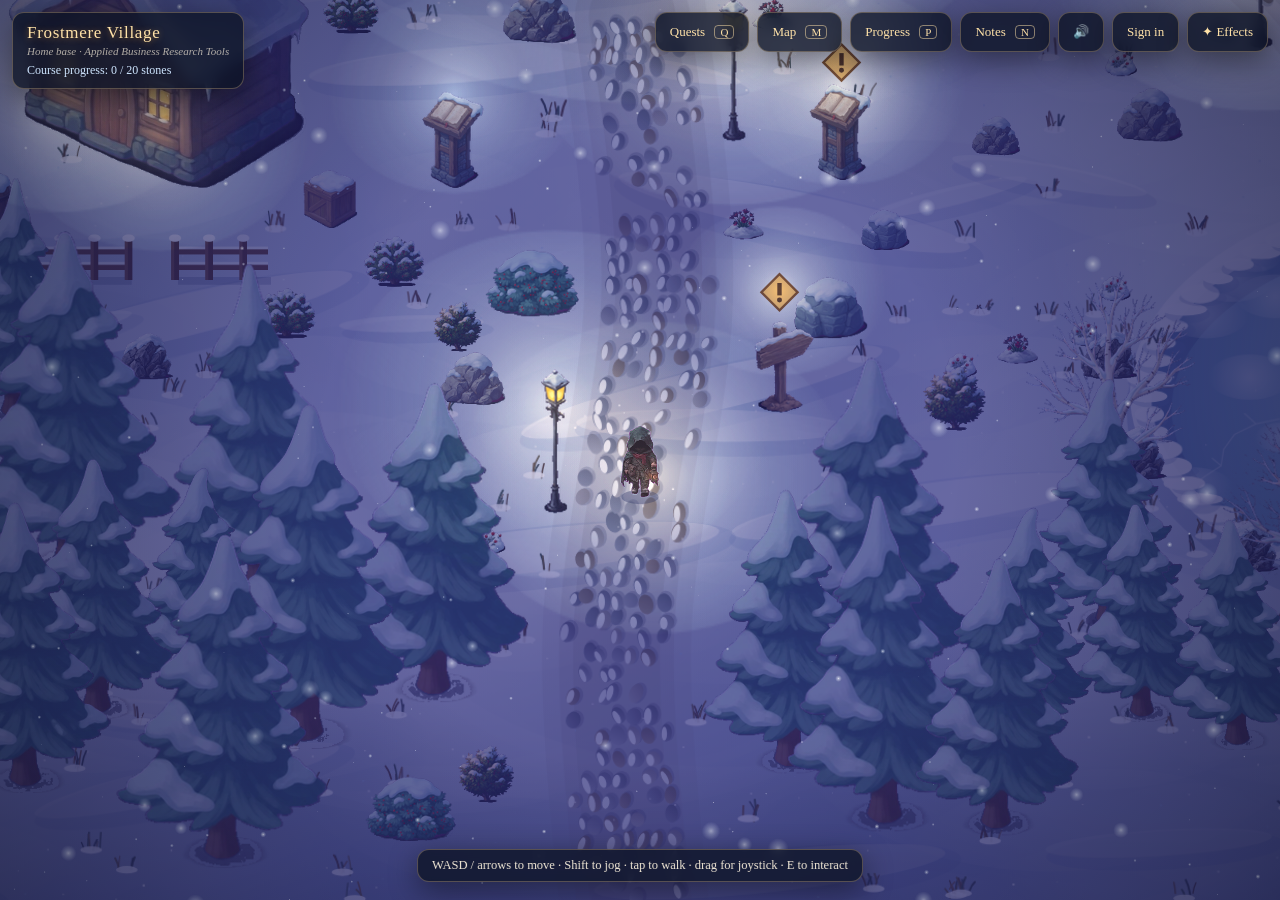
==== commit aefa6029: "Add Start here key-terms lecture (map and Notes) Co-Authored-By: Claude Opus 5.5 <noreply@anthropic." ====
--- a/index.html
+++ b/index.html
@@ -3340,6 +3340,13 @@
    Written for the ear: numbers and symbols are spelled the way they're said.
    ========================================================================== */
 const TEACH={
+  'basics':{t:'Start here: the words you’ll hear every week',lines:[
+    'Before the stones, a few words you’ll hear in every class. A regression explains one thing — Y, the dependent variable — using others: the Xs, also called explanatory or independent variables. Sales might be Y. Price and advertising, the Xs.',
+    'Coded means how a fact was turned into a number. Income coded in hundreds of dollars. Height as inches above five feet. A yes-or-no as one or zero. Always check the coding before you read a result.',
+    'The coefficient on an X — its slope — says how much Y changes when that X rises by one unit, holding the other Xs constant. The intercept is the predicted Y when every X is zero. Often it’s just where the line starts, not something to read literally.',
+    'Plug values into the equation and you get a prediction, also called a fitted value. Use it for a period you haven’t seen yet, and it’s a forecast. The gap between actual and predicted is the residual.',
+    'And everything we calculate from a sample is an estimate. The standard error says how much it might wobble from sample to sample. Significant means it’s unlikely to be zero just by chance — not that it’s large, and not that it’s causal.',
+  ]},
 'm1-signs':{t:'Signs come from theory',lines:[
  "Before you ever open the data, ask a simple question: which way should each factor push the result?",
  "Raise your own price, and you'd expect fewer sales — a negative sign. If a rival raises theirs, customers drift to you — a positive sign. Give customers bigger budgets, and demand usually rises — positive again.",
@@ -3737,6 +3744,7 @@
   const sec=(id,name,tag,body,lk,lockMsg)=>`<section class="mreg${lk?' locked':''}" id="mr-${id}"><h3><span>${esc(name)} ${id===here?'<em class="here">· you are here</em>':''}</span><small>${tag}</small></h3><p class="pl">${COURSE.plain[id]}${lk?` <i>${lockMsg}</i>`:''}</p>${body}</section>`;
   let h=`<button class="close" id="mapClose" aria-label="Close">×</button><div class="kicker">Map of Frostmere</div><h2>Where to go, and what you’ll learn there</h2>${svg}`;
   h+=sec('hub','Frostmere Village','home base',`<ul>
+    <li><i class="ic ${SAVE.taught&&SAVE.taught.basics?'done':'todo'}">🎓</i><span><b>Start here: key terms</b> — Y and X, coded, coefficient, intercept, prediction, forecast, residual, estimate <button class="lnk" data-teach="basics">🎓 play it</button><em>a one-minute lecture from Warden Quill</em></span></li>
     <li><i class="ic todo">?</i><span><b>Warden Quill</b> — your guide; replay his welcome at the sign</span></li>
     <li><i class="ic ${reviewCount()?'todo':'done'}">${reviewCount()?'!':'✓'}</i><span><b>Review board</b> — missed questions, plus ones due for a spaced refresher<em>${SAVE.missed.length} missed · ${dueKeys().length} due</em></span></li>
     <li><i class="ic todo">✎</i><span><b>Interpretation desk</b> — explain a result in your own words, then compare with a model answer</span></li>
@@ -4039,13 +4047,13 @@
 function renderNotes(){
   const open=NOTES.filter(n=>noteOpen(n[0])).length;
   let h=`<button class="close" id="notesClose" aria-label="Close">×</button><div class="kicker">Field notes</div><h2>Formulas and rules of thumb</h2>
-    <p class="meta">${open} of ${NOTES.length} collected. A note unlocks when you finish a stone’s first waypoint or restore the stone. <button class="lnk" id="notesAll">${notesAll?'Show only collected notes':'Show all (for exam review)'}</button></p>`;
+    <p class="meta">${open} of ${NOTES.length} collected. A note unlocks when you finish a stone’s first waypoint or restore the stone. <button class="lnk" id="notesAll">${notesAll?'Show only collected notes':'Show all (for exam review)'}</button> · <button class="lnk" id="notesBasics">🎓 Key terms lecture</button></p>`;
   for(let m=1;m<=10;m++){const ns=NOTES.filter(n=>+/^m(\d+)/.exec(n[0])[1]===m);
     h+=`<section class="nsec"><h3>${esc(AREAS[m])}</h3>`;
     for(const [id,t,body] of ns){const ok=notesAll||noteOpen(id);
       h+=ok?`<div class="note"><b>${t}</b><div>${body}</div></div>`:`<div class="note locked"><b>${t}</b><div>Locked — finish a waypoint at <i>${esc(NODES[id]?.title||'')}</i>.</div></div>`;}
     h+=`</section>`;}
-  const P=$('notes');P.innerHTML=h;$('notesClose').onclick=()=>P.classList.add('hidden');$('notesAll').onclick=()=>{notesAll=!notesAll;renderNotes();};
+  const P=$('notes');P.innerHTML=h;$('notesClose').onclick=()=>P.classList.add('hidden');$('notesBasics').onclick=()=>Teach.open('basics');$('notesAll').onclick=()=>{notesAll=!notesAll;renderNotes();};
 }
 function toggleNotes(){const P=$('notes');if(P.classList.contains('hidden')){['log','map','report'].forEach(x=>$(x).classList.add('hidden'));renderNotes();P.classList.remove('hidden');keys.clear();}else P.classList.add('hidden');}
 $('notesBtn').onclick=toggleNotes;
@@ -4118,7 +4126,7 @@
 
 /* ---------- "what's new" greeting for returning players: closes itself after 15 s ---------- */
 const WHATS_NEW={v:3,items:[
-  ['🎓','Teach me','Stuck on a stone? Tap “Teach me” for a one-minute refresher from Warden Quill — on every stone card, inside questions, on the map and in your progress report.'],
+  ['🎓','Teach me','Stuck on a stone? Tap “Teach me” for a one-minute refresher from Warden Quill — on every stone card, inside questions, on the map and in your progress report. New to the course? Start with “Key terms” on the map or in Notes.'],
   ['✓','Accuracy pass','Every question was checked against the course. A few numbers, labels and generated charts were tightened so the right answer is always clear.'],
   ['❄','Crystal Reach is open','Modules 7–10: functional form, multicollinearity, serial correlation and heteroskedasticity — four new stones.'],
   ['⏱','Practice final, with exam conditions','20 questions from all ten modules. Try it with one attempt per question and a countdown — then review every miss.'],
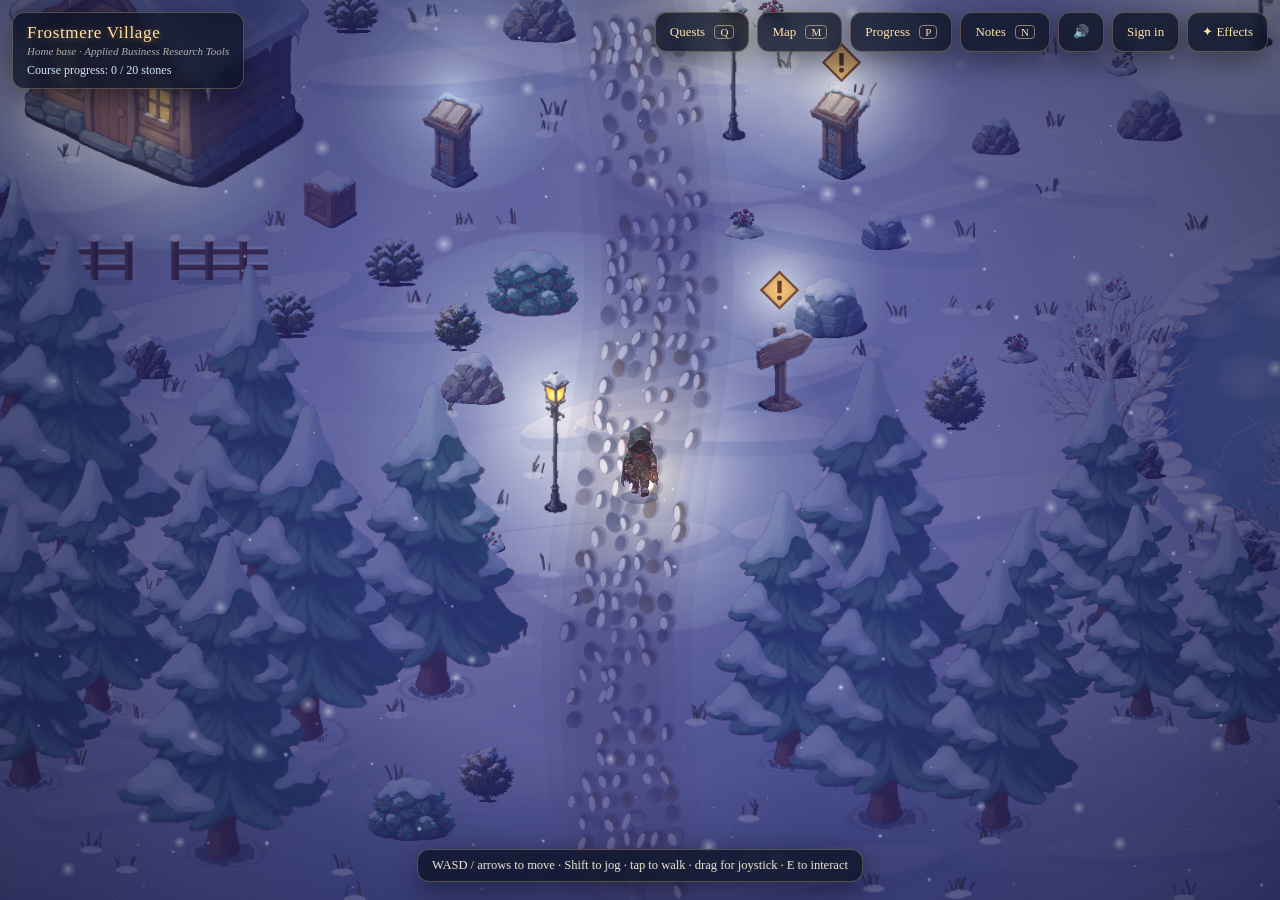
==== commit 94f5f683: "Add Quill's voice for all 21 Teach me lectures; start audio inside the tap Co-Authored-By: Claude Op" ====
--- a/index.html
+++ b/index.html
@@ -4395,12 +4395,12 @@
    Plays assets/voice/teach_<id>.mp3 if it exists; otherwise the transcript plays as
    paced subtitles. The current paragraph is highlighted; music dips while it plays. */
 const Teach=(()=>{
-  const P=$('lecture');let id=null,i=0,au=null,timer=0,playing=false,useAudio=false,starts=[];
+  const P=$('lecture');let id=null,i=0,au=null,timer=0,playing=false,useAudio=false,pending=false,starts=[];
   const words=s=>s.split(/\s+/).length,paceMs=s=>Math.max(3500,words(s)*430);
   function render(){const T=TEACH[id];if(!T)return;
     P.innerHTML=`<button class="close" id="lecClose" aria-label="Close">×</button><div class="kicker">Warden Quill · teach me</div><h2>${esc(T.t)}</h2>
       <div class="lec">${T.lines.map((l,k)=>`<p data-k="${k}" class="${k===i?'on':k<i?'past':''}">${esc(l)}</p>`).join('')}</div>
-      <div class="lacts"><button class="go" id="lecPlay">${playing?'❚❚ Pause':'▶ Play'}</button><button class="go ghost" id="lecRe">↺ From the start</button><span class="meta">${useAudio?'':'Subtitles only — no recording for this one yet'}</span></div>`;
+      <div class="lacts"><button class="go" id="lecPlay">${playing?'❚❚ Pause':'▶ Play'}</button><button class="go ghost" id="lecRe">↺ From the start</button><span class="meta">${useAudio||pending?'':'Subtitles only — no recording for this one yet'}</span></div>`;
     $('lecClose').onclick=close;$('lecPlay').onclick=()=>playing?pause():play();$('lecRe').onclick=()=>{i=0;if(au)au.currentTime=0;play();};
     P.querySelectorAll('.lec p').forEach(p=>p.onclick=()=>{i=+p.dataset.k;if(useAudio&&au)au.currentTime=starts[i]*(au.duration||0);play();});
     const cur=P.querySelector('.lec p.on');cur&&cur.scrollIntoView({block:'nearest',behavior:'smooth'});}
@@ -4415,12 +4415,13 @@
     close();id=sid;i=0;playing=false;useAudio=false;
     const T=TEACH[sid],tot=T.lines.reduce((s,l)=>s+words(l),0);let acc=0;starts=T.lines.map(l=>{const s=acc/tot;acc+=words(l);return s;});
     au=new Audio(`assets/voice/teach_${sid}.mp3`);au.preload='auto';
-    au.addEventListener('loadedmetadata',()=>{useAudio=true;if(!playing)render();},{once:true});
     au.addEventListener('ended',()=>{playing=false;Music.duck(false);i=T.lines.length-1;render();});
-    au.addEventListener('error',()=>{useAudio=false;},{once:true});
-    P.classList.remove('hidden');render();
+    P.classList.remove('hidden');
     SAVE.taught=SAVE.taught||{};SAVE.taught[sid]=(SAVE.taught[sid]||0)+1;persist();
-    setTimeout(play,350);   // give the clip a moment to report whether it exists
+    // start the clip inside the tap itself (phones block audio otherwise); if there's no clip, fall back to paced subtitles
+    pending=true;playing=true;Music.duck(true);render();const mine=au;
+    au.play().then(()=>{if(au!==mine)return;pending=false;useAudio=true;render();step();})
+      .catch(()=>{if(au!==mine)return;pending=false;useAudio=false;render();step();});
   }
   return {open,close,get open_(){return !P.classList.contains('hidden');}};
 })();
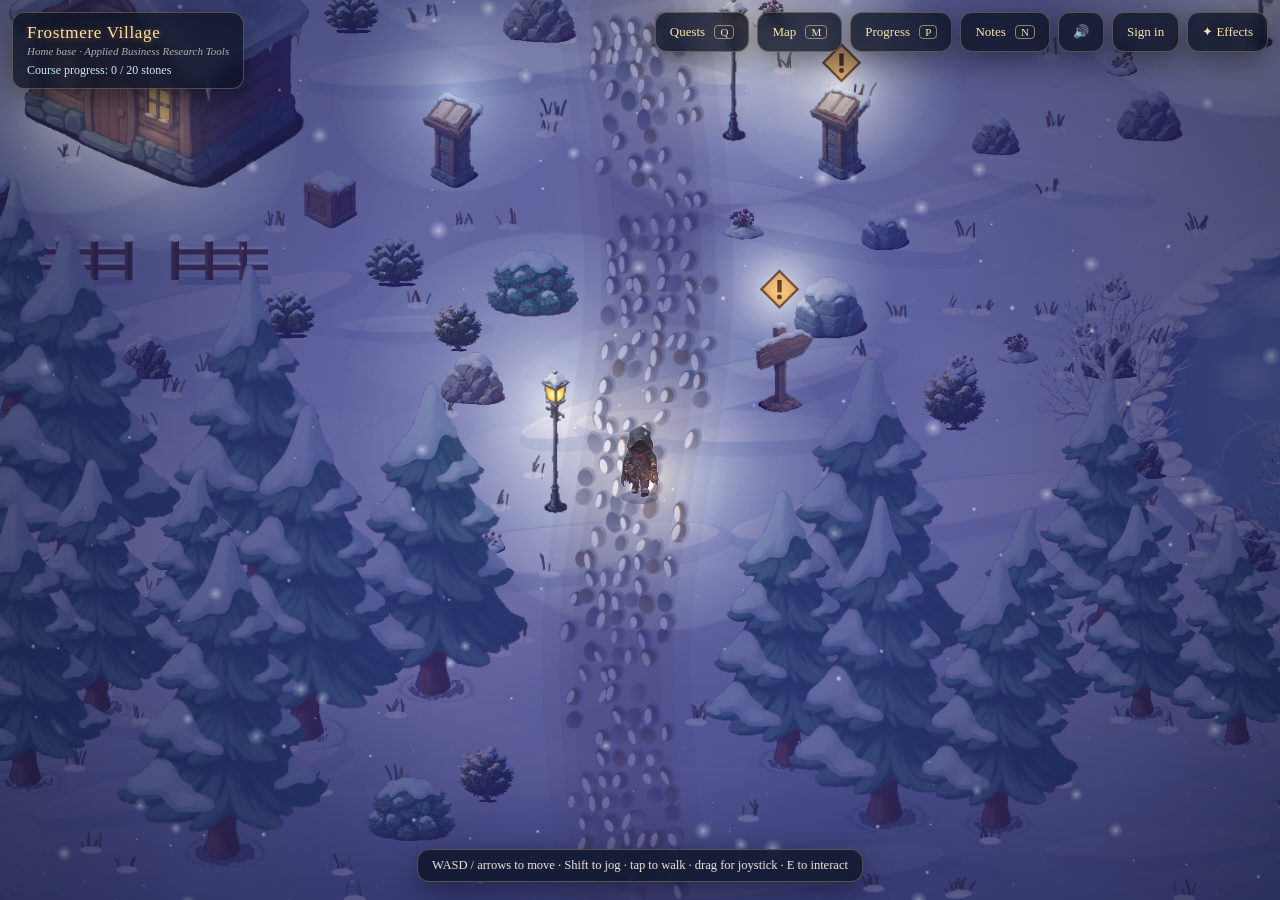
==== commit f8143263: "Learning totems: 30 hidden stories, three per module Carved totems off the paths near each stone; re" ====
--- a/index.html
+++ b/index.html
@@ -263,6 +263,11 @@
   #lecture .go{font:inherit;font-size:13px;padding:7px 13px;border-radius:9px;cursor:pointer;background:#e9b35c;color:#2a1d0c;border:none}
   #report .fb2{display:flex;gap:6px;flex:none}
   #map li .lnk{background:none;border:none;color:#ffd27a;text-decoration:underline;cursor:pointer;font:inherit;font-size:12px;padding:0}
+
+#notes .tot{display:flex;flex-direction:column;gap:4px;margin:8px 0 12px}
+#notes .tot>b{font-size:.92em;opacity:.85}
+#notes .tot .lnk{text-align:left}
+#notes .tot .tlock{opacity:.5;font-style:italic;font-size:.92em}
 </style>
 </head>
 <body>
@@ -1367,7 +1372,7 @@
   SPR.lamp=makeLamp();SPR.crate=makeCrate();SPR.barrel=makeBarrel();SPR.snowman=makeSnowman();
   SPR.crystals=[0,1,2].map(()=>makeCrystals());SPR.sign=makeSign();SPR.flowers=[0,1,2].map(()=>makeFlowers());
   SPR.firepit=makeFirePit();SPR.fgPine=makeFgPine();
-  SPR.gate=makeGate();SPR.stone=makeStone();SPR.owl=makeOwl();SPR.lectern=makeLectern();SPR.ice=makeIce();SPR.cache=makeCacheSpr(false);SPR.cacheOpen=makeCacheSpr(true);
+  SPR.gate=makeGate();SPR.stone=makeStone();SPR.owl=makeOwl();SPR.lectern=makeLectern();SPR.ice=makeIce();SPR.cache=makeCacheSpr(false);SPR.cacheOpen=makeCacheSpr(true);SPR.totem=makeTotem(false);SPR.totemRead=makeTotem(true);
   SPR.cabins=[196,176,170,156,150].map(w=>makeCabin(w));
 }
 
@@ -1543,6 +1548,7 @@
     addObj({kind:'birch',x,y,spr:pick(SPR.birch),s:rand(.85,1.15),sway:.6,phase:rand(0,9)});colliders.push({t:'c',x,y,r:8});claim(x,y,22);b++;}
   scatterForest(th.trees||170,.03,{x:cx,y:cy,rx:RX*1.3,ry:RY*1.4},th.treeSet);
   scatterSmall(30,th.bushes??30,th.flowers??16);
+  placeTotems(reg,pts,nodes,cx,cy);
   const sp={x:cx,y:H-170};
   return {start:sp,fromHub:sp,fromPrev:sp};
 }
@@ -1586,6 +1592,41 @@
 function addCache(x,y,id){
   addObj({kind:'cache',cache:id,x,y,spr:SAVE.caches[id+'#C']?SPR.cacheOpen:SPR.cache});colliders.push({t:'c',x,y:y-4,r:13});claim(x,y,30);
   INTER.push({x,y,r:48,label:()=>SAVE.caches[id+'#C']?'Empty cache':'Open the supply cache',act:()=>openCache(id)});
+}
+/* learning totems: out past each stone, away from the path, so you have to go looking */
+function placeTotems(reg,pts,nodes,cx,cy){
+  const R2=mulberry(hashStr(reg.id)+911),rnd=(a,b)=>a+(b-a)*R2(),byStone={};
+  TOTEMS.filter(T=>reg.nodes.includes(T.at)).forEach(T=>(byStone[T.at]=byStone[T.at]||[]).push(T));
+  for(const sid in byStone){const k=nodes.indexOf(sid);if(k<0)continue;const [sx,sy]=pts[k],base=Math.atan2(sy-cy,sx-cx),list=byStone[sid];
+    list.forEach((T,j)=>{const aim=base+(j-(list.length-1)/2)*1.1;let ok=false;
+      for(let t=0;t<300&&!ok;t++){const a=aim+rnd(-.45,.45),d=rnd(190,420),x=sx+Math.cos(a)*d,y=sy+Math.sin(a)*d*.85;
+        if(x<80||y<120||x>W-80||y>H-150||nearPath(x,y,60)||!free(x,y,30))continue;addTotem(x,y,T);ok=true;}
+      for(let t=0;t<600&&!ok;t++){const x=rnd(90,W-90),y=rnd(130,H-170);if(nearPath(x,y,50)||!free(x,y,30))continue;addTotem(x,y,T);ok=true;}});}
+}
+function addTotem(x,y,T){
+  addObj({kind:'totem',totem:T.id,x,y,spr:SAVE.totems?.[T.id]?SPR.totemRead:SPR.totem});colliders.push({t:'c',x,y:y-3,r:10});claim(x,y,34);
+  addLight(x,y-58,90,[140,210,255],.6,.1);
+  INTER.push({x,y,r:50,label:()=>SAVE.totems?.[T.id]?'Read the totem again':'Read the learning totem',act:()=>openTotem(T.id)});
+}
+function makeTotem(read){
+  return makeSprite(60,110,30,100,g=>{
+    g.fillStyle='rgba(40,55,95,.3)';ell(g,4,0,18,5);
+    const wood=g.createLinearGradient(-12,0,12,0);wood.addColorStop(0,'#4a3122');wood.addColorStop(.5,'#7a5236');wood.addColorStop(1,'#4a3122');
+    g.fillStyle=wood;g.beginPath();g.roundRect(-11,-84,22,84,4);g.fill();
+    // carved faces
+    for(const [y,c] of [[-18,'#d9a441'],[-44,'#5fa9d9'],[-70,'#c9553f']]){
+      g.fillStyle='rgba(30,18,10,.55)';g.fillRect(-11,y+9,22,2);
+      g.fillStyle=c;g.beginPath();g.roundRect(-8,y-7,16,13,3);g.fill();
+      g.fillStyle='#2a1a10';g.fillRect(-5,y-3,3,3);g.fillRect(2,y-3,3,3);g.fillRect(-3,y+2,6,1.6);}
+    // wings at the top
+    g.fillStyle='#8a5a36';g.beginPath();g.moveTo(-11,-78);g.lineTo(-26,-86);g.lineTo(-11,-70);g.closePath();g.fill();
+    g.beginPath();g.moveTo(11,-78);g.lineTo(26,-86);g.lineTo(11,-70);g.closePath();g.fill();
+    // glowing rune
+    g.fillStyle=read?'rgba(140,170,200,.55)':'#bfe8ff';g.beginPath();g.arc(0,-94,6,0,TAU);g.fill();
+    if(!read){g.fillStyle='rgba(160,220,255,.35)';g.beginPath();g.arc(0,-94,11,0,TAU);g.fill();}
+    g.fillStyle='rgba(250,252,255,.95)';ell(g,0,-85,13,3.5);ell(g,-20,-85,5,1.5);ell(g,20,-85,5,1.5);
+    g.fillStyle='rgba(250,252,255,.9)';ell(g,-8,-1,9,2.5);ell(g,10,0,7,2);
+  });
 }
 function addLesson(x,y,nodeId,j){
   const lid=lessonId(nodeId,j);
@@ -3528,10 +3569,161 @@
   return {type:'num',q:`A White test on <b>n = ${n}</b> observations gives an auxiliary R² of <b>${R}</b>. What is LM = n × R²?`,a:lm,tol:.02,
    hint:'LM = n × R²',solution:`${n} × ${R} = ${round(lm,3)}.`,why:`With 2 Xs the White test has 5 df; the 5% critical value is 11.07, so this ${lm>11.07?'rejects':'does not reject'} constant variance.`};}});
 
+/* ==== content/z_totems.js ==== */
+/* ==========================================================================
+   LEARNING TOTEMS — three per module, hidden off the path near a stone.
+   Each holds a short story: where an idea came from, where it shows up in
+   business, a classic mistake, or a decision it changes. No questions, no
+   score — the story is the reward. Voice: assets/voice/totem_<id>.mp3
+   ========================================================================== */
+const TOTEMS=[
+/* ---- Module 1 · Signpost Woods ---- */
+{id:'t1a',m:1,at:'m1-magic',kind:'Origin story',t:'Why it’s called “regression”',lines:[
+  'In the 1880s, Francis Galton studied the heights of parents and their grown children. Very tall parents tended to have tall children — but not quite as tall as themselves. Very short parents had children a little closer to average, too.',
+  'Galton called this “regression toward mediocrity”: a pull back toward the middle. The method he used to study it kept the name. So every time you run a regression, you’re borrowing a word from a study of family heights.',
+  'The lesson still matters. An extreme result this year is often followed by a more ordinary one next year, even when nothing changed. Before you credit a new manager for a rebound, ask whether the bad year was simply unusual.']},
+{id:'t1b',m:1,at:'m1-cross',kind:'Classic mistake',t:'More firefighters, more damage',lines:[
+  'Here’s a pattern you’ll find in any city’s records: the more firefighters sent to a fire, the more damage the fire does. Should the city send fewer firefighters? Of course not.',
+  'A third factor — the size of the fire — drives both. Big fires bring more crews, and big fires cause more damage.',
+  'Business data is full of the same trap. Stores with more staff have more sales, but busy stores hire more staff. Before you read a coefficient as cause, ask: what could be driving both of these at once?']},
+{id:'t1c',m:1,at:'m1-signs',kind:'Manager’s lens',t:'The price that seemed to raise sales',lines:[
+  'Imagine a coffee chain’s data shows that weeks with higher prices also had higher sales. A junior analyst suggests raising prices further.',
+  'But look closer. The chain raised prices every summer, when tourists crowd the stores. Demand rose, and prices followed. The data didn’t show customers liking higher prices. It showed busy seasons.',
+  'This is why we write the expected signs down before running anything. When a sign comes back backwards, theory is your alarm bell. Don’t act on it — look for the missing factor, like the season, that explains it.']},
+
+/* ---- Module 2 ---- */
+{id:'t2a',m:2,at:'m2-ols',kind:'Origin story',t:'A lost planet and the first least squares',lines:[
+  'In 1801, astronomers spotted a tiny new world, Ceres — then lost it in the glare of the sun. A young Carl Friedrich Gauss took the handful of messy observations and predicted where it would reappear. Astronomers looked there, and found it.',
+  'His method chose the path that made the squared errors as small as possible. Adrien-Marie Legendre was the first to publish least squares, in 1805, and Gauss later said he had been using it for years.',
+  'The idea has barely changed since. When the data is noisy, choose the line that misses by the least — squared.']},
+{id:'t2b',m:2,at:'m2-andy',kind:'In the wild',t:'One mansion can move the line',lines:[
+  'Because least squares squares every miss, one huge miss counts enormously. Picture two hundred ordinary house sales, plus one waterfront mansion that sold for ten times the average.',
+  'That single sale can tilt the whole line toward itself, changing the slope for every other house.',
+  'That’s not a reason to delete it. It’s a reason to look. Is it a typo? A different kind of property that belongs in its own model? Or a real part of the market you need to understand? Always plot your data before you trust the line.']},
+{id:'t2c',m:2,at:'m2-fit',kind:'Manager’s lens',t:'When a low R squared is still useful',lines:[
+  'People are messy. A model of what each customer spends might explain only thirty percent of the variation. That sounds weak.',
+  'But the price coefficient in that model can still be precise and reliable — and that’s what the pricing decision needs. R squared tells you how much of the scatter you’ve explained, not whether the effect you care about is real.',
+  'Forecasting one customer’s spending needs a high R squared. Learning how customers respond to price, on average, often doesn’t. Match the number to the question you’re actually asking.']},
+
+/* ---- Module 3 ---- */
+{id:'t3a',m:3,at:'m3-design',kind:'Classic mistake',t:'The Texas sharpshooter',lines:[
+  'A cowboy fires at the side of a barn, then paints a target around wherever the bullets landed. Perfect aim, every time.',
+  'That’s what happens when you test variable after variable until something looks significant. At the five percent level, if you test twenty variables that truly do nothing, you should expect about one of them to look significant by chance alone.',
+  'The fix is to decide what you’re testing, and why, before you see the results. Paint the target first. Then shoot.']},
+{id:'t3b',m:3,at:'m3-dummy',kind:'In the wild',t:'Teaching a model about December',lines:[
+  'Retail sales jump every holiday season. If your model doesn’t know that, December looks like a mystery — and other variables may grab the credit. Advertising, which also tends to rise in the fall, can look far more powerful than it really is.',
+  'A simple fix is a dummy variable: one in the holiday months, zero otherwise. Restaurants do the same with weekends, airlines with holidays, utilities with summer heat.',
+  'A dummy lets the model account for a known pattern, so the other coefficients can focus on what they’re meant to measure.']},
+{id:'t3c',m:3,at:'m3-design',kind:'Manager’s lens',t:'The week that sold ten times more',lines:[
+  'A hardware store’s data shows one week where sales were ten times normal. It’s tempting to delete it and get a tidier fit.',
+  'Check the records first. If someone typed an extra zero, fix it. If a hurricane was forecast that week and people stocked up, it’s real — and it’s exactly the kind of week the business needs to plan for.',
+  'The rule from class: flag unusual observations, investigate them, and remove one only if you can explain the reason out loud. A cleaner model isn’t worth much if it pretends emergencies never happen.']},
+
+/* ---- Module 4 · Lantern Hollow ---- */
+{id:'t4a',m:4,at:'m4-seven',kind:'Origin story',t:'Gauss, Markov, and a famous promise',lines:[
+  'The Gauss–Markov theorem is the promise behind ordinary least squares. Gauss proved a version of it in the 1820s. Decades later, the Russian mathematician Andrey Markov presented the result in his own work, and the two names stuck together.',
+  'The promise: if the classical assumptions hold, no other linear, unbiased method gives estimates with smaller variance. That’s what BLUE means.',
+  'It isn’t a promise that OLS is always right. It’s a promise about what happens when the ground rules hold — which is why we spend so much time checking them.']},
+{id:'t4b',m:4,at:'m4-seven',kind:'In the wild',t:'Archers and targets',lines:[
+  'Think of an estimator as an archer who gets a fresh sample with every shot. An unbiased archer’s arrows are centered on the bullseye, even if each one lands a little off.',
+  'A biased archer’s arrows cluster around the wrong spot — and shooting more arrows doesn’t help. Precision is about how tightly the arrows group. “Best,” in BLUE, means the tightest grouping among the archers who aim true.',
+  'When an assumption fails, ask which problem you have: the aim, which is bias, or the spread, which is imprecision. The fixes are different.']},
+{id:'t4c',m:4,at:'m4-plots',kind:'Classic mistake',t:'Do the errors have to be normal?',lines:[
+  'A common worry: my residuals aren’t perfectly bell-shaped, so my regression is ruined. Not so. Normal errors are the optional seventh assumption. OLS stays unbiased without it.',
+  'Normality matters for the exact t and F tests in small samples. As samples grow, the central limit theorem makes those tests approximately right anyway.',
+  'So a lopsided residual histogram with a few hundred observations is worth noting, not panicking over. Patterns in the residual plots — curves, funnels, long runs — are usually the bigger warning.']},
+
+/* ---- Module 5 ---- */
+{id:'t5a',m:5,at:'m5-tests',kind:'Origin story',t:'The brewer who called himself Student',lines:[
+  'The t distribution was born in a brewery. William Sealy Gosset worked for Guinness in Dublin, testing barley and hops with only a few samples at a time.',
+  'The usual methods assumed large samples, so Gosset worked out what happens when you only have a handful. Guinness didn’t want staff publishing under their own names, so in 1908 he signed his paper “Student.” That’s why it’s still called Student’s t.',
+  'Every time you look up a t critical value, you’re using a tool built to brew better beer from small batches of data.']},
+{id:'t5b',m:5,at:'m5-three',kind:'Classic mistake',t:'What a p-value doesn’t say',lines:[
+  'A p-value of 0.03 does not mean there’s a three percent chance the null hypothesis is true.',
+  'It means: if the null were true, results at least this extreme would show up about three percent of the time. That’s a statement about the data, assuming the null — not about the null itself.',
+  'Misreadings like this became common enough that the American Statistical Association issued a formal statement on p-values in 2016. Its message: a p-value is one piece of evidence. It doesn’t measure the size of an effect, or how much it matters.']},
+{id:'t5c',m:5,at:'m5-tests',kind:'Manager’s lens',t:'Smoke detectors and false alarms',lines:[
+  'A smoke detector is set to go off too often rather than too rarely. Burnt toast is annoying; a missed fire is a disaster. That’s a choice between Type one and Type two errors.',
+  'Businesses make the same choice. A card company flags some honest purchases as fraud, because missing real fraud costs more. A food maker recalls a batch at the first sign of contamination.',
+  'But a marketing team testing a new slogan may demand strong evidence before switching, because a false alarm just wastes money. Your significance level should reflect what each mistake costs.']},
+
+/* ---- Module 6 ---- */
+{id:'t6a',m:6,at:'m6-trial',kind:'Origin story',t:'Fisher’s fields',lines:[
+  'In the 1920s, Ronald Fisher worked at an agricultural research station in England, trying to tell which fertilizers really helped crops. Soil varies from plot to plot, so any comparison could be fooled by better land.',
+  'Fisher’s answer was to assign treatments to plots at random. Randomization doesn’t make the plots identical. It makes the differences fall by chance rather than by choice, so they balance out on average.',
+  'His 1935 book, The Design of Experiments, set out the idea. Today’s business experiments, from store pilots to website tests, follow the same logic.']},
+{id:'t6b',m:6,at:'m6-trial',kind:'In the wild',t:'The best idea nobody believed in',lines:[
+  'In 2012, an employee working on Microsoft’s Bing suggested a small change to how ad headlines were displayed. It sat in the backlog for months, until an engineer ran a quick randomized test.',
+  'Revenue rose about twelve percent — more than a hundred million dollars a year in the United States alone — without hurting the user experience.',
+  'Microsoft’s experimentation team has reported that fewer than a third of the ideas they test actually improve the metrics they were designed to move. The lesson: opinions, even expert ones, are a poor guide. A randomized test tells you what really works.']},
+{id:'t6c',m:6,at:'m6-omit',kind:'Classic mistake',t:'Does school pay, or do able people stay in school?',lines:[
+  'Regress earnings on years of education and you’ll find a strong positive coefficient. But think about what’s missing: ability and motivation.',
+  'They likely raise earnings directly, and they’re also linked to staying in school longer. Leave them out, and education takes some of their credit — so the estimate overstates the true effect of schooling.',
+  'That’s omitted-variable bias: the missing factor matters for Y, and it moves with an included X. Economists have spent decades on clever designs to separate the two, which tells you how hard this problem is in real data.']},
+
+/* ---- Module 7 · Crystal Reach ---- */
+{id:'t7a',m:7,at:'m7-form',kind:'In the wild',t:'Why gas demand barely budges',lines:[
+  'When gas prices spike, most people still drive to work the next week. Over months and years they adjust: they buy more efficient cars, move closer, or carpool.',
+  'Economists capture this with elasticities — the percentage change in quantity for a one percent change in price. Studies typically find that short-run gasoline demand is quite inelastic, well under one in absolute value, and more responsive in the long run.',
+  'A log-log model gives you that elasticity directly as the slope, which is why it’s a favorite for pricing questions.']},
+{id:'t7b',m:7,at:'m7-form',kind:'Manager’s lens',t:'The tenth ad isn’t worth the first',lines:[
+  'The first dollars of advertising reach people who’ve never heard of you. Later dollars mostly reach the same people again. Each extra dollar does a little less.',
+  'A straight line can’t show that; it assumes every dollar works equally hard, forever. A log of advertising captures diminishing returns: the curve rises quickly, then flattens.',
+  'For a budget decision, that shape is everything. A linear model might tell you to keep spending. The log model shows where the next dollar stops paying for itself.']},
+{id:'t7c',m:7,at:'m7-form',kind:'Origin story',t:'Why earnings curves bend',lines:[
+  'In 1974, the economist Jacob Mincer published a model of earnings that’s still used today. Earnings rise with experience, but not in a straight line. They climb quickly early in a career, flatten in midlife, and can dip later on.',
+  'Mincer captured that with experience and experience squared. That’s the quadratic from class: a positive first term, a negative squared term, and a peak where the slope reaches zero.',
+  'It’s also a warning about extrapolation. A straight line fitted to young workers would predict endless raises. The curve is more honest.']},
+
+/* ---- Module 8 ---- */
+{id:'t8a',m:8,at:'m8-multi',kind:'Manager’s lens',t:'The TV budget that looked useless',lines:[
+  'A vice president reviews the marketing model. TV spending isn’t significant, so she proposes cutting it.',
+  'But TV and online spending have always risen and fallen together, because both are set in the same budget meeting. The model can’t tell which one deserves the credit, so both coefficients look shaky. Together, they’re strongly significant. Cutting TV might hurt sales badly.',
+  'The honest answer is: this data can’t separate them. If the question really matters, run a test — change one channel in some markets and hold the other steady.']},
+{id:'t8b',m:8,at:'m8-multi',kind:'In the wild',t:'The bedroom that lowers the price',lines:[
+  'In house-price models, square footage, bedrooms and bathrooms all move together. Sometimes the bedroom coefficient comes out negative, which seems absurd.',
+  'But read it carefully: holding square footage constant, one more bedroom means the same space cut into smaller rooms. Buyers may value that less.',
+  'So the sign isn’t necessarily wrong — it answers a narrower question than the one you had in mind. Correlated variables make each coefficient a “holding the others fixed” story, and sometimes that story is surprising.']},
+{id:'t8c',m:8,at:'m8-multi',kind:'Classic mistake',t:'Dropping a variable to fix it',lines:[
+  'When multicollinearity makes coefficients look weak, the quick fix is to drop one of the correlated variables. The standard errors shrink and everything looks significant.',
+  'But if the dropped variable truly belongs in the model, you’ve traded imprecision for bias. The remaining coefficient now carries the effect of both.',
+  'Often the better choices are to keep both and report them honestly, combine them into one sensible measure, or gather more data with more independent variation. Precision you get by hiding a variable is precision you can’t trust.']},
+
+/* ---- Module 9 ---- */
+{id:'t9a',m:9,at:'m9-serial',kind:'Origin story',t:'Two statisticians and a ratio',lines:[
+  'James Durbin, a British statistician, and Geoffrey Watson, an Australian, published their test for serial correlation in a pair of papers in 1950 and 1951.',
+  'Their statistic compares how much the residuals change from one period to the next with how big they are overall. If neighboring residuals look alike, the changes are small and the statistic drifts toward zero. If they flip sign every period, it rises toward four.',
+  'Their tables of lower and upper critical values, with an inconclusive zone between them, are still printed in textbooks today.']},
+{id:'t9b',m:9,at:'m9-serial',kind:'In the wild',t:'Why business data has momentum',lines:[
+  'Business time series rarely start fresh each period. Customers have habits. Inventory carries over. A strong economy this quarter usually means a strong economy next quarter.',
+  'So when a model misses high one month, it often misses high the next month too. Sometimes that’s pure serial correlation. Often it’s a sign of something missing: a trend, a season, or last period’s value.',
+  'Before you reach for a correction, look at what the runs in your residuals are telling you about the business.']},
+{id:'t9c',m:9,at:'m9-serial',kind:'Classic mistake',t:'Two trends that fall in love',lines:[
+  'Take any two series that grow over time — say, a country’s ice cream sales and its number of streaming subscribers — and regress one on the other. You’ll often get a big R squared and a “significant” slope, even though they have nothing to do with each other.',
+  'Clive Granger and Paul Newbold showed in 1974 how easily this happens, and called it spurious regression. One warning sign they pointed to: an R squared higher than the Durbin–Watson statistic.',
+  'When both variables trend, ask whether you’re seeing a relationship, or just two things growing at once.']},
+
+/* ---- Module 10 ---- */
+{id:'t10a',m:10,at:'m10-hetero',kind:'In the wild',t:'Bigger budgets, bigger surprises',lines:[
+  'Look at food spending by household income. Lower-income families spend within a fairly narrow range — there’s only so much room in the budget. Higher-income families vary enormously: some cook simply at home, others dine out every night.',
+  'The average rises with income, but so does the spread. That widening fan of residuals is heteroskedasticity, and it’s the textbook example for a reason.',
+  'Anywhere size varies a lot — firms, cities, households — expect the errors to grow with it.']},
+{id:'t10b',m:10,at:'m10-hetero',kind:'Origin story',t:'The fix that changed economics',lines:[
+  'In 1979, Trevor Breusch and Adrian Pagan published a test for changing error variance. In 1980, Halbert White published a paper with a broader test — and a way to correct the standard errors without knowing the exact form of the problem.',
+  'Those heteroskedasticity-robust standard errors, often called White standard errors, became one of the most widely used tools in economics.',
+  'Today many researchers report robust standard errors by default, as a safety net, whenever their data mixes small and large units.']},
+{id:'t10c',m:10,at:'m10-hetero',kind:'Manager’s lens',t:'Same forecast, different confidence',lines:[
+  'Your model forecasts next year’s sales for a corner shop and for a flagship store. Both forecasts come with the same plus-or-minus range, because the model assumes every store’s errors are the same size.',
+  'But the flagship’s sales swing far more. Its true range is much wider, and the corner shop’s is narrower. Plan inventory with the wrong range and you’ll be caught short at the big store.',
+  'Logs, or a per-unit measure like sales per square foot, often tame the problem — and robust standard errors keep your tests honest.']},
+];
+for(const T of TOTEMS)TEACH[T.id]={t:T.t,k:`Learning totem · Module ${T.m} · ${T.kind}`,lines:T.lines,voice:`totem_${T.id}`};
+const totemRegion=T=>COURSE.regions.find(r=>r.nodes.includes(T.at));
+
 /* ==== js/08_game.js ==== */
 /* ---------- save ---------- */
 const SAVE_KEY='frostmere-save-v1';
-const blankSave=()=>({v:1,scene:'hub',done:{},missed:[],seen:{},lessons:{},locked:{},caches:{},inv:{lens:0,feather:0,charm:0},music:{on:true,vol:.08,settled:true},sfx:{on:true,vol:.1},muted:false,audioV:2,tod:'dusk',voice:true,stats:{answered:0,first:0}});
+const blankSave=()=>({v:1,scene:'hub',done:{},missed:[],seen:{},lessons:{},locked:{},caches:{},totems:{},inv:{lens:0,feather:0,charm:0},music:{on:true,vol:.08,settled:true},sfx:{on:true,vol:.1},muted:false,audioV:2,tod:'dusk',voice:true,stats:{answered:0,first:0}});
 const FREEZE_AT=2; // misses on a stone attempt that freeze it
 let SAVE=blankSave();
 function loadSave(){try{const s=JSON.parse(localStorage.getItem(SAVE_KEY));if(s&&s.v===1)SAVE={...blankSave(),...s,inv:{...blankSave().inv,...(s.inv||{})},audioV:s.audioV};}catch(e){}}
@@ -3562,6 +3754,12 @@
   const iv=invText();$('hInv').textContent=iv?`Carrying: ${iv}`:'';$('hInv').classList.toggle('hidden',!iv);
 }
 let toastT=0;
+function openTotem(id){
+  const first=!SAVE.totems[id];SAVE.totems[id]=true;persist();
+  if(first){chime('cache');const o=objects.find(o=>o.totem===id);if(o)o.spr=SPR.totemRead;
+    const n=Object.keys(SAVE.totems).filter(k=>TEACH[k]).length;setTimeout(()=>toast(`Learning totem found — <b>${n} of ${TOTEMS.length}</b>. Replay any of them from Notes.`,4200),400);}
+  Teach.open(id);
+}
 function toast(msg,ms=2600){const t=$('toast');t.innerHTML=msg;t.classList.add('on');clearTimeout(toastT);toastT=setTimeout(()=>t.classList.remove('on'),ms);}
 function banner(title,sub){const b=$('banner');b.querySelector('b').textContent=title;b.querySelector('span').textContent=sub||'';b.classList.remove('on');void b.offsetWidth;b.classList.add('on');}
 const uiOpen=()=>!card.classList.contains('hidden')||!$('log').classList.contains('hidden')||!$('map').classList.contains('hidden')||!$('report').classList.contains('hidden')||!$('notes').classList.contains('hidden')||!$('whatsnew').classList.contains('hidden')||fading;
@@ -3712,6 +3910,7 @@
     h+=`<section class="reg ${un?'':'locked'}"><div class="rh"><b>${esc(r.name)}</b><span>${dn?'Restored':un?'Open':'Sealed — restore '+esc(regionById(r.requires).name)+' first'}</span></div><div class="rs">${esc(r.sub)}</div><ul>`;
     for(const id of r.nodes){const n=NODES[id],st=nodeState(id),L=lessonsOf(id).length;h+=`<li>${icon(st)}<span>${esc(n?.title||id)}${L?`<small> · waypoints ${lessonsDone(id)}/${L}</small>`:''}</span><em>${st==='done'?`${SAVE.done[id].best} / ${n.puzzles.length}`:st==='sealed'?'later build':st==='frozen'?'frozen':''}</em></li>`;}
     const cs=r.nodes.filter(id=>NODES[id]?.cache);if(cs.length)h+=`<li class="cl"><i class="ic cache"></i><span>Supply caches found</span><em>${cs.filter(id=>SAVE.caches[id+'#C']).length} / ${cs.length}</em></li>`;
+    const ts=TOTEMS.filter(T=>r.nodes.includes(T.at));if(ts.length)h+=`<li class="cl"><i class="ic todo">᛭</i><span>Learning totems found</span><em>${ts.filter(T=>SAVE.totems[T.id]).length} / ${ts.length}</em></li>`;
     h+=`</ul></section>`;
   }
   const acc=SAVE.stats.answered?Math.round(100*SAVE.stats.first/SAVE.stats.answered):0;
@@ -3794,6 +3993,7 @@
     }}
   // stone lights follow quest state
   for(const L of lights)if(L.node){const s=nodeState(L.node);L.col=s==='done'?[120,230,150]:s==='sealed'?[110,125,190]:s==='frozen'?[140,205,255]:[255,205,120];L.i=s==='sealed'?.45:.85;}
+  for(const o of objects)if(o.totem&&!SAVE.totems[o.totem]&&FX.particles&&Math.hypot(player.x-o.x,player.y-o.y)<420&&R()<dt*3)emit({t:'spark',x:o.x+rand(-10,10),y:o.y-rand(80,104),vx:rand(-5,5),vy:rand(-20,-6),l:0,m:rand(.6,1.2),sz:rand(2,3.5)});
   for(const o of objects)if(o.cache&&!SAVE.caches[o.cache+'#C']&&FX.particles&&Math.hypot(player.x-o.x,player.y-o.y)<380&&R()<dt*5)emit({t:'spark',x:o.x+rand(-12,12),y:o.y-rand(4,22),vx:rand(-6,6),vy:rand(-22,-8),l:0,m:rand(.6,1.2),sz:rand(2,4)});
   // tapped an object from afar: use it once we're close enough
   if(tapTarget?.it&&Math.hypot(player.x-tapTarget.it.x,player.y-tapTarget.it.y)<tapTarget.it.r){const it=tapTarget.it;tapTarget=null;if(!uiOpen())it.act();}
@@ -3865,7 +4065,7 @@
 renderHud();
 cloudInit();
 {const reg=regionById(curScene);banner(reg?reg.name:COURSE.hubName,reg?reg.sub:COURSE.hubSub);}
-window.__game={get run(){return run;},Music,openCache,Calc,objs:()=>objects,openLesson,player,cam,FX,SAVE:()=>SAVE,setTod:k=>{todKey=k;},travel,keys,NODES,Stats,openNode,regionDone,openReview,openExam,toggleMap,openDaily:()=>openDaily(),openDesk:()=>openDesk(),toggleNotes:()=>toggleNotes(),quillSay:t=>quillSay(t),dueKeys:()=>dueKeys(),toggleReport:()=>toggleReport(),practiceArea:m=>practiceArea(m),inter:()=>INTER,tap:()=>tapTarget,zoom:()=>ZOOM,Sfx,freezeFx,thawFx,crackFx,openWelcome,Narr:()=>Narr,CLOUD,mergeSaves,cloudPull,cloudPush,persist};
+window.__game={get run(){return run;},Music,openCache,openTotem,Calc,objs:()=>objects,openLesson,player,cam,FX,SAVE:()=>SAVE,setTod:k=>{todKey=k;},travel,keys,NODES,Stats,openNode,regionDone,openReview,openExam,toggleMap,openDaily:()=>openDaily(),openDesk:()=>openDesk(),toggleNotes:()=>toggleNotes(),quillSay:t=>quillSay(t),dueKeys:()=>dueKeys(),toggleReport:()=>toggleReport(),practiceArea:m=>practiceArea(m),inter:()=>INTER,tap:()=>tapTarget,zoom:()=>ZOOM,Sfx,freezeFx,thawFx,crackFx,openWelcome,Narr:()=>Narr,CLOUD,mergeSaves,cloudPull,cloudPush,persist};
 requestAnimationFrame(frame);
 });
 
@@ -3913,7 +4113,7 @@
   if((a.reset||0)!==(b.reset||0))return (a.reset||0)>(b.reset||0)?a:b;
   const [n,o]=(a.t||0)>=(b.t||0)?[a,b]:[b,a];
   const m=JSON.parse(JSON.stringify(n));
-  for(const k of ['lessons','caches','seen'])m[k]={...(o[k]||{}),...(n[k]||{})};
+  for(const k of ['lessons','caches','seen','totems'])m[k]={...(o[k]||{}),...(n[k]||{})};
   m.done={...(o.done||{})};
   for(const [id,v] of Object.entries(n.done||{}))m.done[id]=m.done[id]?{best:Math.max(m.done[id].best,v.best),ts:Math.min(m.done[id].ts||v.ts,v.ts||m.done[id].ts)}:v;
   m.locked={...(m.locked||{})};for(const id in m.done)delete m.locked[id];
@@ -4053,7 +4253,11 @@
     for(const [id,t,body] of ns){const ok=notesAll||noteOpen(id);
       h+=ok?`<div class="note"><b>${t}</b><div>${body}</div></div>`:`<div class="note locked"><b>${t}</b><div>Locked — finish a waypoint at <i>${esc(NODES[id]?.title||'')}</i>.</div></div>`;}
     h+=`</section>`;}
-  const P=$('notes');P.innerHTML=h;$('notesClose').onclick=()=>P.classList.add('hidden');$('notesBasics').onclick=()=>Teach.open('basics');$('notesAll').onclick=()=>{notesAll=!notesAll;renderNotes();};
+  const found=TOTEMS.filter(T=>SAVE.totems[T.id]).length;
+  h+=`<section class="nsec"><h3>Learning totems — ${found} of ${TOTEMS.length} found</h3><p class="meta">Carved totems hide off the paths, out past the stones. Each holds a story behind the ideas. Tap one you’ve found to hear it again.</p>`;
+  for(let m=1;m<=10;m++){const ts=TOTEMS.filter(T=>T.m===m);h+=`<div class="tot"><b>${esc(AREAS[m])}</b>`+ts.map(T=>SAVE.totems[T.id]?`<button class="lnk" data-tot="${T.id}">᛭ ${esc(T.t)}</button>`:`<span class="tlock">᛭ Undiscovered — ${esc(totemRegion(T)?.name||'')}, near ${esc(NODES[T.at]?.title||'')}</span>`).join('')+`</div>`;}
+  h+=`</section>`;
+  const P=$('notes');P.innerHTML=h;P.querySelectorAll('[data-tot]').forEach(b=>b.onclick=()=>Teach.open(b.dataset.tot));$('notesClose').onclick=()=>P.classList.add('hidden');$('notesBasics').onclick=()=>Teach.open('basics');$('notesAll').onclick=()=>{notesAll=!notesAll;renderNotes();};
 }
 function toggleNotes(){const P=$('notes');if(P.classList.contains('hidden')){['log','map','report'].forEach(x=>$(x).classList.add('hidden'));renderNotes();P.classList.remove('hidden');keys.clear();}else P.classList.add('hidden');}
 $('notesBtn').onclick=toggleNotes;
@@ -4125,7 +4329,8 @@
 }
 
 /* ---------- "what's new" greeting for returning players: closes itself after 15 s ---------- */
-const WHATS_NEW={v:3,items:[
+const WHATS_NEW={v:4,items:[
+  ['᛭','Learning totems','Thirty carved totems now hide off the paths — three for every module. Each tells the story behind an idea: where it came from, where it shows up in business, and the mistakes people make with it. Your Notes keep the ones you’ve found.'],
   ['🎓','Teach me','Stuck on a stone? Tap “Teach me” for a one-minute refresher from Warden Quill — on every stone card, inside questions, on the map and in your progress report. New to the course? Start with “Key terms” on the map or in Notes.'],
   ['✓','Accuracy pass','Every question was checked against the course. A few numbers, labels and generated charts were tightened so the right answer is always clear.'],
   ['❄','Crystal Reach is open','Modules 7–10: functional form, multicollinearity, serial correlation and heteroskedasticity — four new stones.'],
@@ -4398,7 +4603,7 @@
   const P=$('lecture');let id=null,i=0,au=null,timer=0,playing=false,useAudio=false,pending=false,starts=[];
   const words=s=>s.split(/\s+/).length,paceMs=s=>Math.max(3500,words(s)*430);
   function render(){const T=TEACH[id];if(!T)return;
-    P.innerHTML=`<button class="close" id="lecClose" aria-label="Close">×</button><div class="kicker">Warden Quill · teach me</div><h2>${esc(T.t)}</h2>
+    P.innerHTML=`<button class="close" id="lecClose" aria-label="Close">×</button><div class="kicker">${esc(T.k||'Warden Quill · teach me')}</div><h2>${esc(T.t)}</h2>
       <div class="lec">${T.lines.map((l,k)=>`<p data-k="${k}" class="${k===i?'on':k<i?'past':''}">${esc(l)}</p>`).join('')}</div>
       <div class="lacts"><button class="go" id="lecPlay">${playing?'❚❚ Pause':'▶ Play'}</button><button class="go ghost" id="lecRe">↺ From the start</button><span class="meta">${useAudio||pending?'':'Subtitles only — no recording for this one yet'}</span></div>`;
     $('lecClose').onclick=close;$('lecPlay').onclick=()=>playing?pause():play();$('lecRe').onclick=()=>{i=0;if(au)au.currentTime=0;play();};
@@ -4414,7 +4619,7 @@
     if(!TEACH[sid])return;if(typeof Narr!=='undefined'&&Narr.playing)Narr.stop(false);
     close();id=sid;i=0;playing=false;useAudio=false;
     const T=TEACH[sid],tot=T.lines.reduce((s,l)=>s+words(l),0);let acc=0;starts=T.lines.map(l=>{const s=acc/tot;acc+=words(l);return s;});
-    au=new Audio(`assets/voice/teach_${sid}.mp3`);au.preload='auto';
+    au=new Audio(`assets/voice/${T.voice||'teach_'+sid}.mp3`);au.preload='auto';
     au.addEventListener('ended',()=>{playing=false;Music.duck(false);i=T.lines.length-1;render();});
     P.classList.remove('hidden');
     SAVE.taught=SAVE.taught||{};SAVE.taught[sid]=(SAVE.taught[sid]||0)+1;persist();
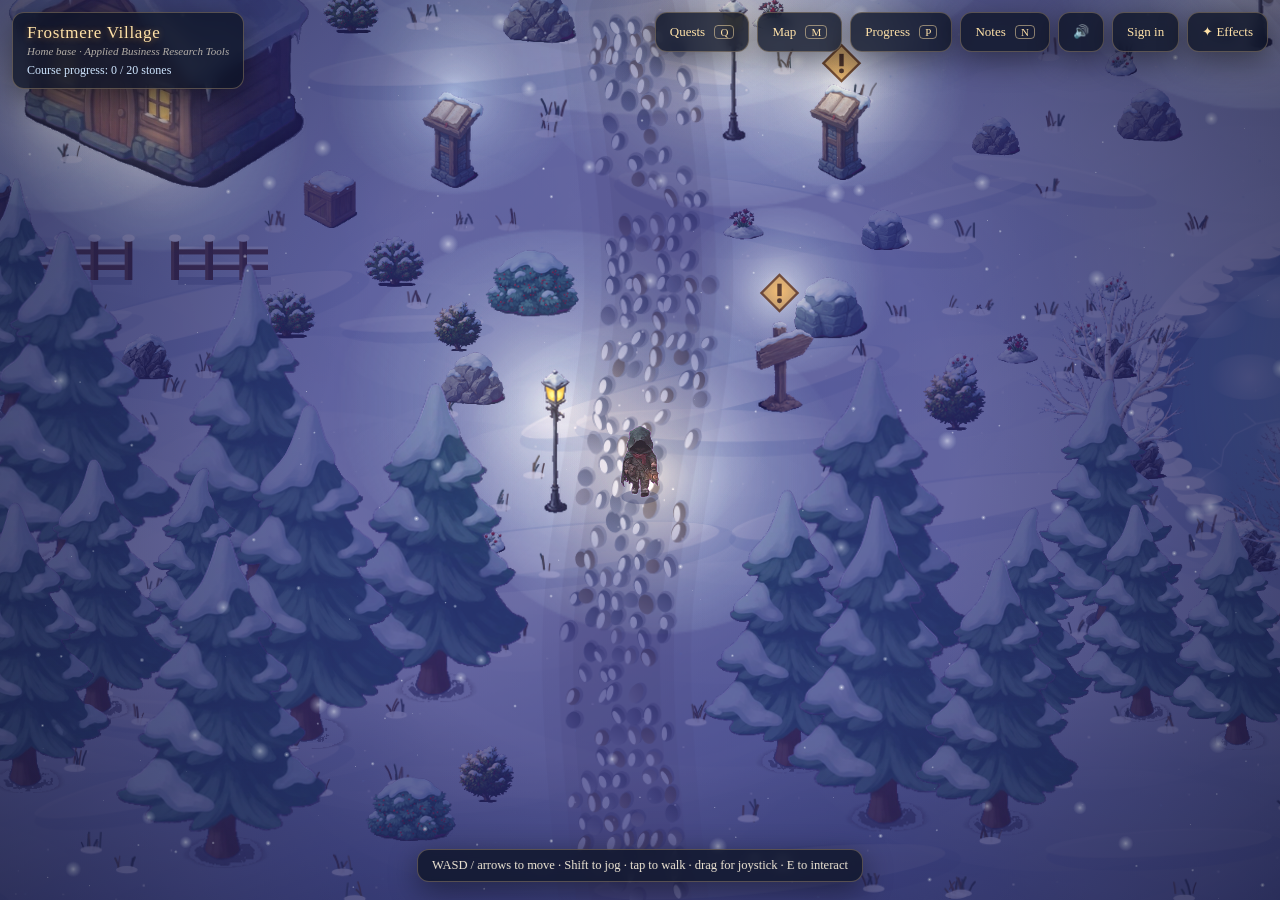
==== commit 6c5c3ee1: "Spread caches and totems across each whole region Best-candidate sampling places every hidden item a" ====
--- a/index.html
+++ b/index.html
@@ -1524,13 +1524,8 @@
       const side=(j%2?1:-1)*44;addLesson(x-Math.sin(a)*side,y+Math.cos(a)*side,id,j);
     }
   });
-  // supply caches: hidden off the path, out beyond each stone, among the trees
-  pts.forEach(([sx,sy],k)=>{const id=nodes[k];if(!NODES[id]?.cache)return;
-    const base=Math.atan2(sy-cy,sx-cx);
-    for(let t=0;t<220;t++){const a=base+rand(-.9,.9),d=rand(150,330),x=sx+Math.cos(a)*d,y=sy+Math.sin(a)*d*.85;
-      if(x<70||y<110||x>W-70||y>H-140)continue;if(nearPath(x,y,70)||!free(x,y,24))continue;addCache(x,y,id);return;}
-    for(let t=0;t<400;t++){const x=rand(80,W-80),y=rand(120,H-160);if(nearPath(x,y,60)||!free(x,y,24))continue;addCache(x,y,id);return;}
-  });
+  // hidden things — supply caches and learning totems — spread over the whole region, not just beside the stones
+  scatterHidden(reg,pts,nodes,cx,cy);
   for(let i=24;i<ringS.length-12;i+=Math.floor(ringS.length/(th.lamps||8))){
     const [x,y]=ringS[i],[x2,y2]=ringS[Math.min(ringS.length-1,i+1)],a=Math.atan2(y2-y,x2-x);
     const lx=x+Math.sin(a)*52,ly=y-Math.cos(a)*52;if(free(lx,ly,16)){addLamp(lx,ly);ringLamps.push([lx,ly]);}
@@ -1548,7 +1543,6 @@
     addObj({kind:'birch',x,y,spr:pick(SPR.birch),s:rand(.85,1.15),sway:.6,phase:rand(0,9)});colliders.push({t:'c',x,y,r:8});claim(x,y,22);b++;}
   scatterForest(th.trees||170,.03,{x:cx,y:cy,rx:RX*1.3,ry:RY*1.4},th.treeSet);
   scatterSmall(30,th.bushes??30,th.flowers??16);
-  placeTotems(reg,pts,nodes,cx,cy);
   const sp={x:cx,y:H-170};
   return {start:sp,fromHub:sp,fromPrev:sp};
 }
@@ -1593,15 +1587,22 @@
   addObj({kind:'cache',cache:id,x,y,spr:SAVE.caches[id+'#C']?SPR.cacheOpen:SPR.cache});colliders.push({t:'c',x,y:y-4,r:13});claim(x,y,30);
   INTER.push({x,y,r:48,label:()=>SAVE.caches[id+'#C']?'Empty cache':'Open the supply cache',act:()=>openCache(id)});
 }
-/* learning totems: out past each stone, away from the path, so you have to go looking */
-function placeTotems(reg,pts,nodes,cx,cy){
-  const R2=mulberry(hashStr(reg.id)+911),rnd=(a,b)=>a+(b-a)*R2(),byStone={};
-  TOTEMS.filter(T=>reg.nodes.includes(T.at)).forEach(T=>(byStone[T.at]=byStone[T.at]||[]).push(T));
-  for(const sid in byStone){const k=nodes.indexOf(sid);if(k<0)continue;const [sx,sy]=pts[k],base=Math.atan2(sy-cy,sx-cx),list=byStone[sid];
-    list.forEach((T,j)=>{const aim=base+(j-(list.length-1)/2)*1.1;let ok=false;
-      for(let t=0;t<300&&!ok;t++){const a=aim+rnd(-.45,.45),d=rnd(190,420),x=sx+Math.cos(a)*d,y=sy+Math.sin(a)*d*.85;
-        if(x<80||y<120||x>W-80||y>H-150||nearPath(x,y,60)||!free(x,y,30))continue;addTotem(x,y,T);ok=true;}
-      for(let t=0;t<600&&!ok;t++){const x=rnd(90,W-90),y=rnd(130,H-170);if(nearPath(x,y,50)||!free(x,y,30))continue;addTotem(x,y,T);ok=true;}});}
+/* Best-candidate sampling: each item goes to the open spot (off the path, clear of the trees still to come)
+   that is farthest from everything already placed — stones, gates, the camp and the other hidden items.
+   The result covers the whole region evenly, corners and middle alike, and is the same on every visit. */
+function scatterHidden(reg,pts,nodes,cx,cy){
+  const R2=mulberry(hashStr(reg.id)+911),rnd=(a,b)=>a+(b-a)*R2();
+  const items=[];nodes.forEach(id=>{if(NODES[id]?.cache)items.push({k:'cache',id});});
+  TOTEMS.filter(T=>reg.nodes.includes(T.at)).forEach(T=>items.push({k:'totem',T}));
+  // interleave so caches and totems don't bunch by type
+  items.sort((a,b)=>hashStr(reg.id+(a.id||a.T.id))%97-hashStr(reg.id+(b.id||b.T.id))%97);
+  const taken=[...pts.map(([x,y])=>[x,y]),[cx,H-40],[cx,70],[PLAZA.x,PLAZA.y],[cx,H-170]];
+  const open=(x,y)=>x>=90&&y>=130&&x<=W-90&&y<=H-160&&!nearPath(x,y,70)&&free(x,y,34);
+  for(const it of items){let best=null,bs=-1;
+    for(let c=0,tries=0;c<60&&tries<3000;tries++){const x=rnd(90,W-90),y=rnd(130,H-160);if(!open(x,y))continue;c++;
+      let m=1e9;for(const [tx,ty] of taken)m=Math.min(m,Math.hypot(tx-x,(ty-y)*1.15));if(m>bs){bs=m;best=[x,y];}}
+    if(!best)continue;const [x,y]=best;taken.push(best);
+    if(it.k==='cache')addCache(x,y,it.id);else addTotem(x,y,it.T);}
 }
 function addTotem(x,y,T){
   addObj({kind:'totem',totem:T.id,x,y,spr:SAVE.totems?.[T.id]?SPR.totemRead:SPR.totem});colliders.push({t:'c',x,y:y-3,r:10});claim(x,y,34);
@@ -4254,8 +4255,8 @@
       h+=ok?`<div class="note"><b>${t}</b><div>${body}</div></div>`:`<div class="note locked"><b>${t}</b><div>Locked — finish a waypoint at <i>${esc(NODES[id]?.title||'')}</i>.</div></div>`;}
     h+=`</section>`;}
   const found=TOTEMS.filter(T=>SAVE.totems[T.id]).length;
-  h+=`<section class="nsec"><h3>Learning totems — ${found} of ${TOTEMS.length} found</h3><p class="meta">Carved totems hide off the paths, out past the stones. Each holds a story behind the ideas. Tap one you’ve found to hear it again.</p>`;
-  for(let m=1;m<=10;m++){const ts=TOTEMS.filter(T=>T.m===m);h+=`<div class="tot"><b>${esc(AREAS[m])}</b>`+ts.map(T=>SAVE.totems[T.id]?`<button class="lnk" data-tot="${T.id}">᛭ ${esc(T.t)}</button>`:`<span class="tlock">᛭ Undiscovered — ${esc(totemRegion(T)?.name||'')}, near ${esc(NODES[T.at]?.title||'')}</span>`).join('')+`</div>`;}
+  h+=`<section class="nsec"><h3>Learning totems — ${found} of ${TOTEMS.length} found</h3><p class="meta">Carved totems hide off the paths, scattered across every corner of each region. Each holds a story behind the ideas. Tap one you’ve found to hear it again.</p>`;
+  for(let m=1;m<=10;m++){const ts=TOTEMS.filter(T=>T.m===m);h+=`<div class="tot"><b>${esc(AREAS[m])}</b>`+ts.map(T=>SAVE.totems[T.id]?`<button class="lnk" data-tot="${T.id}">᛭ ${esc(T.t)}</button>`:`<span class="tlock">᛭ Undiscovered — somewhere in ${esc(totemRegion(T)?.name||'')}</span>`).join('')+`</div>`;}
   h+=`</section>`;
   const P=$('notes');P.innerHTML=h;P.querySelectorAll('[data-tot]').forEach(b=>b.onclick=()=>Teach.open(b.dataset.tot));$('notesClose').onclick=()=>P.classList.add('hidden');$('notesBasics').onclick=()=>Teach.open('basics');$('notesAll').onclick=()=>{notesAll=!notesAll;renderNotes();};
 }
